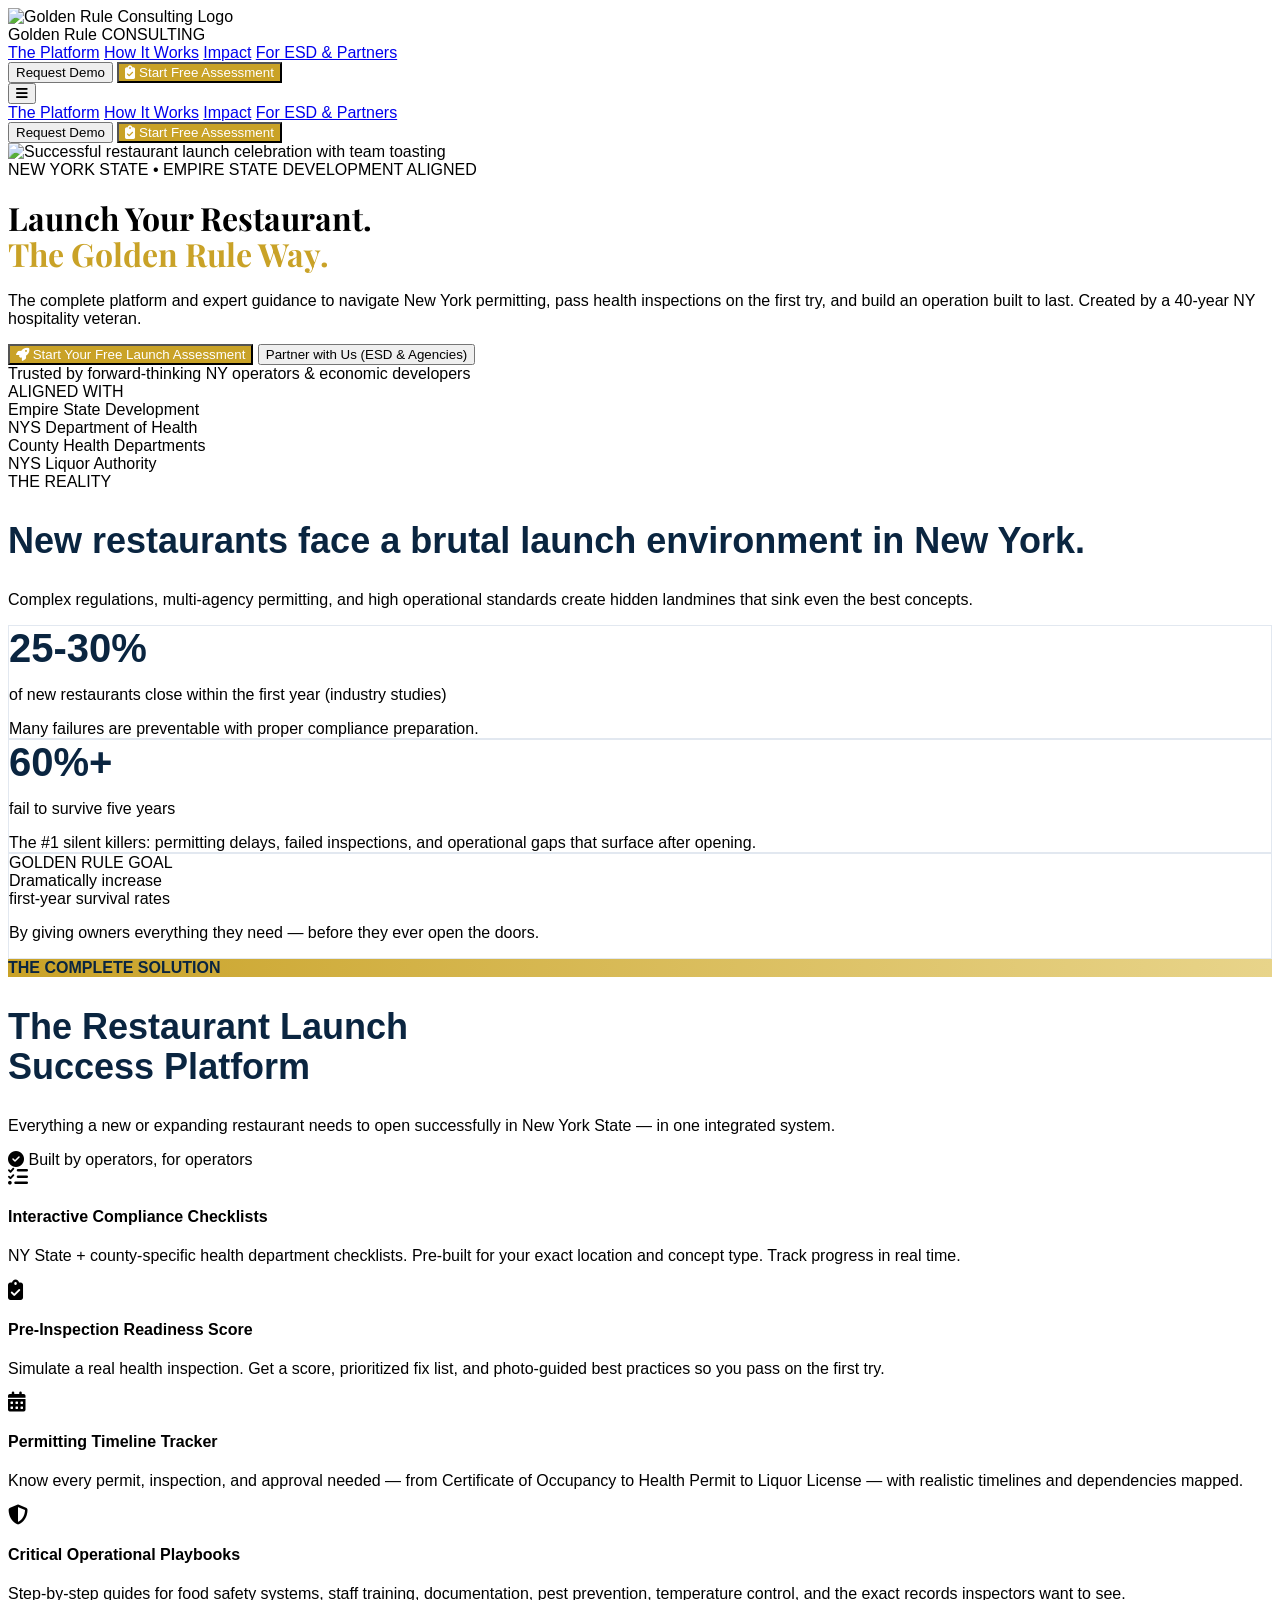
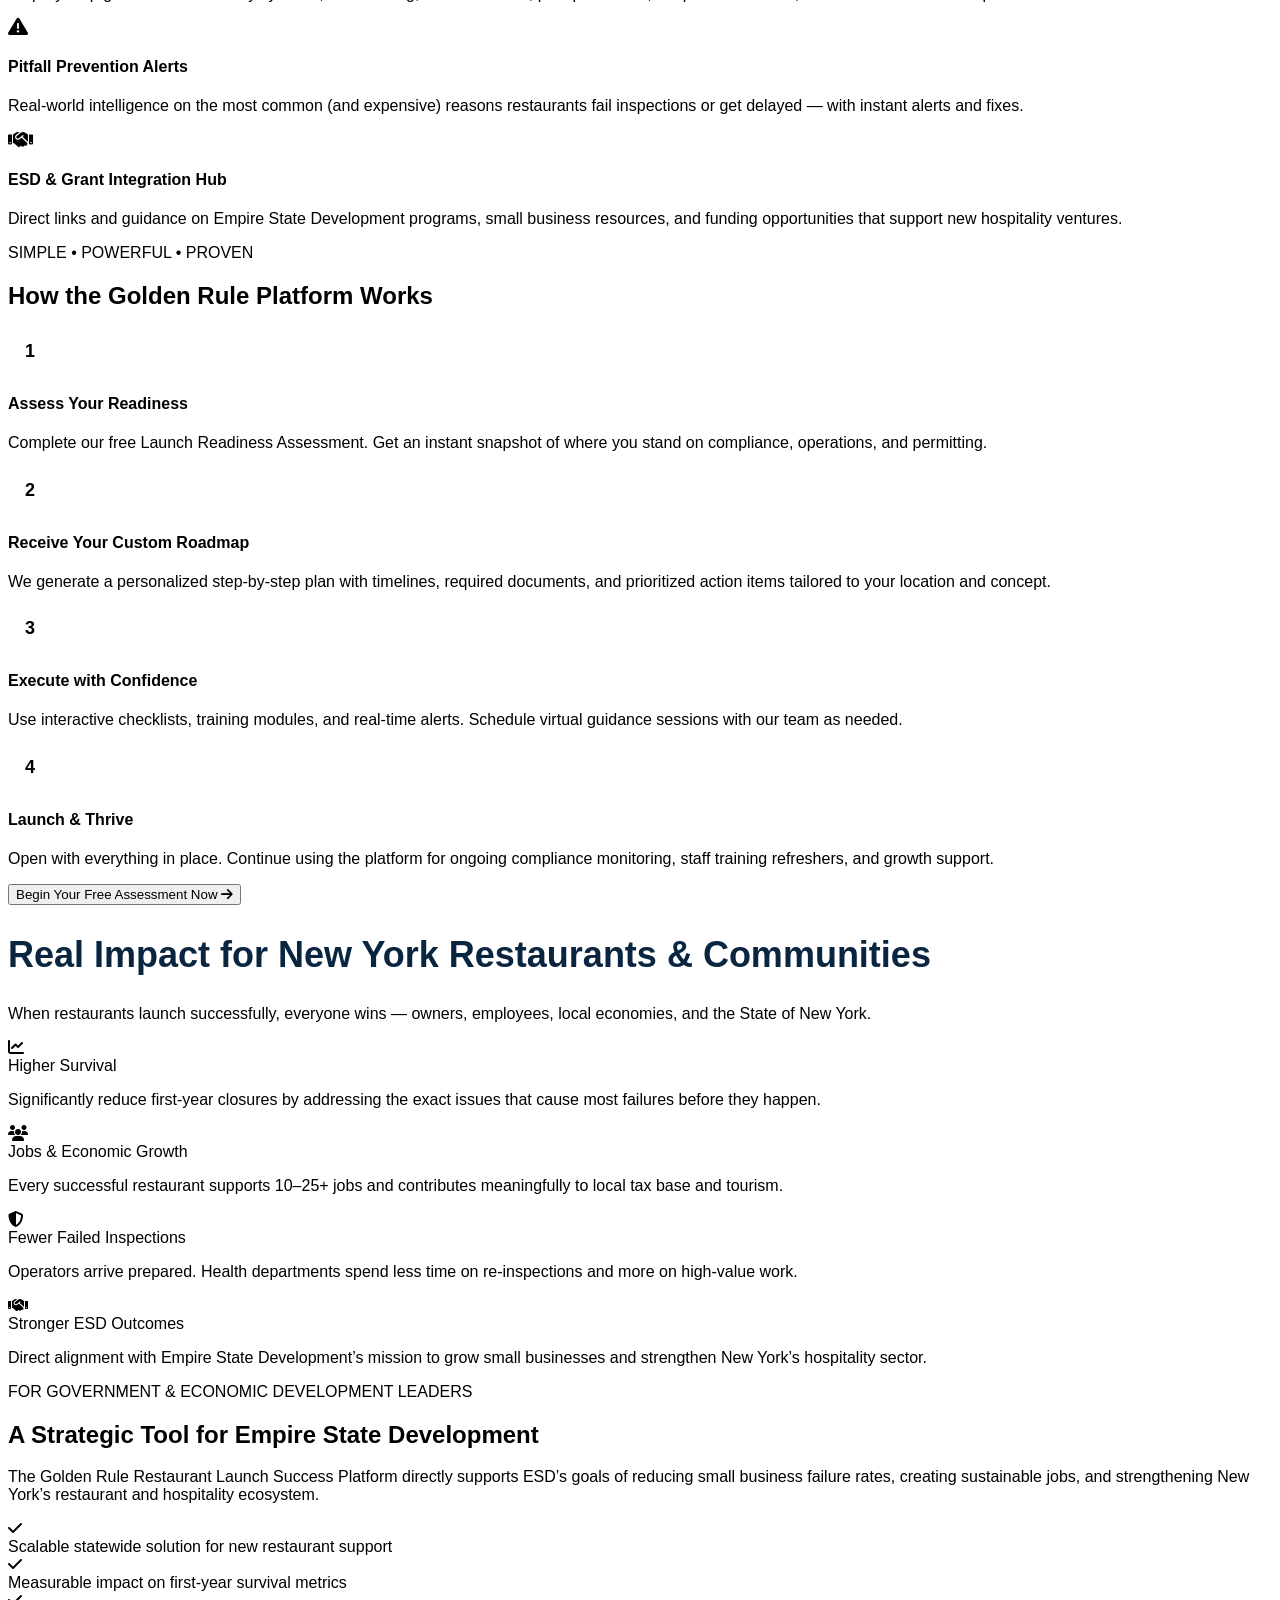
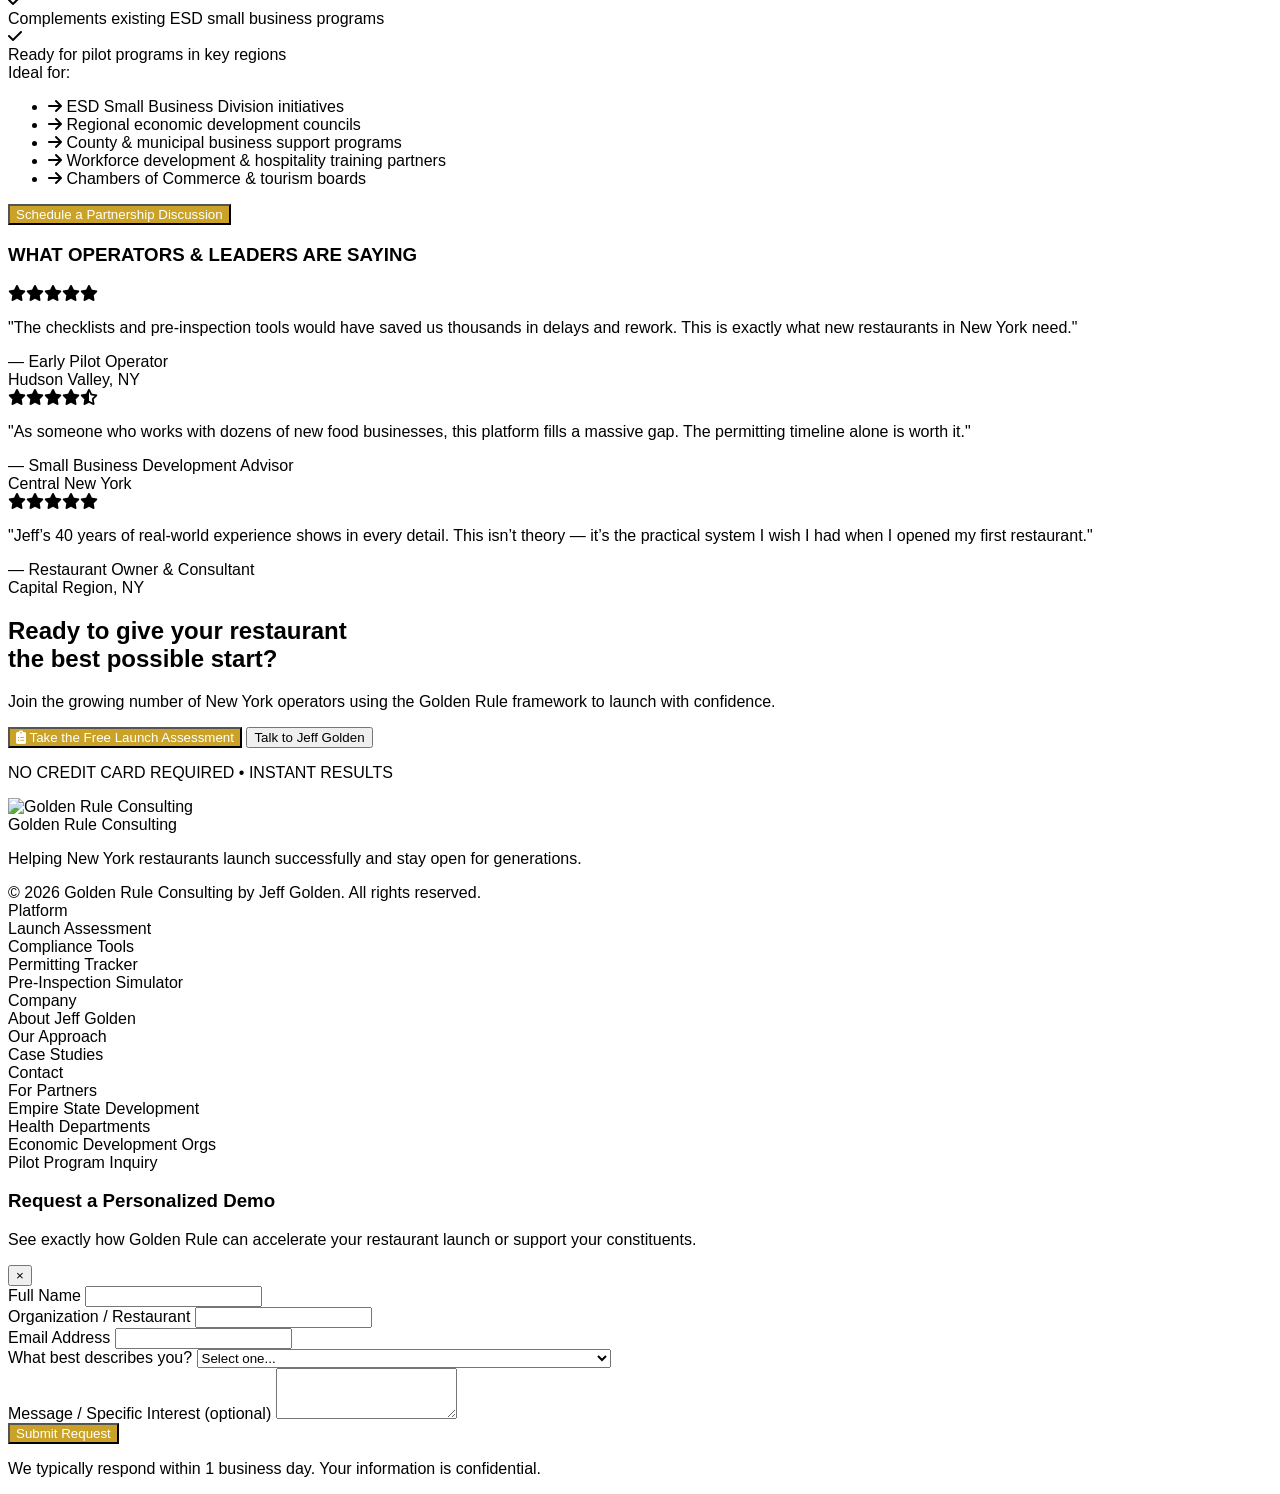
==== index.html @ 3775da95 "Initial commit" ====
<!DOCTYPE html>
<html lang="en">
<head>
    <meta charset="UTF-8">
    <meta name="viewport" content="width=device-width, initial-scale=1.0">
    <title>Golden Rule Consulting | Restaurant Launch Success Platform — New York State</title>
    <meta name="description" content="The Golden Rule for launching and sustaining successful restaurants in New York. Expert compliance tools, pre-inspection guidance, permitting timelines, and operational playbooks built by a 40+ year NY hospitality veteran. Partner with Empire State Development to reduce restaurant failure rates.">
    <script src="https://cdn.tailwindcss.com"></script>
    <link rel="stylesheet" href="https://cdnjs.cloudflare.com/ajax/libs/font-awesome/6.5.1/css/all.min.css">
    <style>
        @import url('https://fonts.googleapis.com/css2?family=Playfair+Display:wght@700&amp;family=Inter:wght@300;400;500;600&amp;display=swap');
        
        :root {
            --gold: #C9A227;
            --navy: #0A2540;
        }
        
        .tail-container {
            font-family: 'Inter', system_ui, sans-serif;
        }
        
        .heading-serif {
            font-family: 'Playfair Display', Georgia, serif;
            font-weight: 700;
            line-height: 1.1;
        }

        .gold-accent {
            color: #C9A227;
        }

        .section-header {
            font-size: 2.25rem;
            line-height: 2.5rem;
            font-weight: 700;
            color: #0A2540;
        }

        .nav-link {
            transition: color 0.2s ease;
        }
        
        .nav-link:hover {
            color: #C9A227;
        }

        .feature-card {
            transition: transform 0.3s ease, box-shadow 0.3s ease;
        }
        
        .feature-card:hover {
            transform: translateY(-4px);
            box-shadow: 0 20px 25px -5px rgb(0 0 0 / 0.1), 0 8px 10px -6px rgb(0 0 0 / 0.1);
        }

        .step-number {
            width: 2.75rem;
            height: 2.75rem;
            display: flex;
            align-items: center;
            justify-content: center;
            font-weight: 700;
            font-size: 1.125rem;
        }

        .stat-number {
            font-size: 2.5rem;
            line-height: 2.75rem;
            font-weight: 700;
            color: #0A2540;
        }

        .gold-btn {
            background-color: #C9A227;
            color: white;
            transition: all 0.3s ease;
        }
        
        .gold-btn:hover {
            background-color: #B38B1E;
            transform: translateY(-1px);
        }

        .navy-btn {
            background-color: #0A2540;
            color: white;
            transition: all 0.3s ease;
        }
        
        .navy-btn:hover {
            background-color: #061A2E;
        }

        .hero-overlay {
            background: linear-gradient(to right, rgba(10, 37, 64, 0.85), rgba(10, 37, 64, 0.65));
        }

        .metric-card {
            background: white;
            border: 1px solid #E2E8F0;
        }

        .platform-pill {
            background: linear-gradient(90deg, #C9A227, #E8D48A);
            color: #0A2540;
            font-weight: 600;
        }
    </style>
</head>
<body class="tail-container bg-slate-50 text-slate-800">
    <!-- NAV -->
    <nav class="bg-white border-b border-slate-200 sticky top-0 z-50">
        <div class="max-w-screen-2xl mx-auto">
            <div class="px-8 py-5 flex items-center justify-between">
                <div class="flex items-center gap-x-3">
                    <img src="logo.jpg" alt="Golden Rule Consulting Logo" class="h-11 w-auto rounded-sm shadow-sm">
                    <div>
                        <span class="font-semibold text-2xl tracking-tighter text-[#0A2540]">Golden Rule</span>
                        <span class="text-xs font-medium tracking-[2px] text-[#C9A227] block -mt-1">CONSULTING</span>
                    </div>
                </div>

                <!-- Desktop Nav -->
                <div class="hidden md:flex items-center gap-x-9 text-sm font-medium">
                    <a href="#platform" class="nav-link text-slate-700 hover:text-[#C9A227]">The Platform</a>
                    <a href="#how" class="nav-link text-slate-700 hover:text-[#C9A227]">How It Works</a>
                    <a href="#impact" class="nav-link text-slate-700 hover:text-[#C9A227]">Impact</a>
                    <a href="#partners" class="nav-link text-slate-700 hover:text-[#C9A227]">For ESD &amp; Partners</a>
                </div>

                <div class="hidden md:flex items-center gap-x-3">
                    <button onclick="showDemoModal()"
                            class="px-5 py-2.5 text-sm font-semibold border border-slate-300 hover:bg-slate-100 rounded-xl transition-colors">
                        Request Demo
                    </button>
                    <button onclick="startAssessment()"
                            class="gold-btn px-6 py-2.5 text-sm font-semibold rounded-xl shadow-sm flex items-center gap-x-2">
                        <i class="fas fa-clipboard-check"></i>
                        <span>Start Free Assessment</span>
                    </button>
                </div>

                <!-- Mobile Menu -->
                <div class="md:hidden">
                    <button id="mobile-menu-btn"
                            class="w-10 h-10 flex items-center justify-center text-slate-700 hover:bg-slate-100 rounded-xl"
                            onclick="toggleMobileMenu()">
                        <i class="fas fa-bars text-xl"></i>
                    </button>
                </div>
            </div>
        </div>

        <!-- Mobile Menu Dropdown -->
        <div id="mobile-menu" class="hidden md:hidden border-t bg-white px-6 py-4">
            <div class="flex flex-col gap-y-3 text-sm font-medium">
                <a href="#platform" class="py-2 text-slate-700">The Platform</a>
                <a href="#how" class="py-2 text-slate-700">How It Works</a>
                <a href="#impact" class="py-2 text-slate-700">Impact</a>
                <a href="#partners" class="py-2 text-slate-700">For ESD &amp; Partners</a>
                <div class="pt-3 border-t flex flex-col gap-y-3">
                    <button onclick="showDemoModal()" 
                            class="w-full py-3 text-sm font-semibold border border-slate-300 rounded-xl">Request Demo</button>
                    <button onclick="startAssessment()" 
                            class="w-full gold-btn py-3 text-sm font-semibold rounded-xl flex items-center justify-center gap-x-2">
                        <i class="fas fa-clipboard-check"></i>
                        <span>Start Free Assessment</span>
                    </button>
                </div>
            </div>
        </div>
    </nav>

    <!-- HERO -->
    <header class="relative h-[620px] md:h-[680px] flex items-center overflow-hidden">
        <img src="hero.jpg" alt="Successful restaurant launch celebration with team toasting" 
             class="absolute inset-0 w-full h-full object-cover">
        
        <div class="hero-overlay absolute inset-0"></div>
        
        <div class="relative max-w-screen-2xl mx-auto px-8 md:px-12 z-10">
            <div class="max-w-3xl">
                <div class="inline-flex items-center gap-x-2 bg-white/90 backdrop-blur px-4 py-1.5 rounded-full mb-6 shadow-sm">
                    <div class="w-2 h-2 bg-emerald-500 rounded-full animate-pulse"></div>
                    <span class="text-xs font-semibold tracking-widest text-[#0A2540]">NEW YORK STATE • EMPIRE STATE DEVELOPMENT ALIGNED</span>
                </div>
                
                <h1 class="text-white text-5xl md:text-6xl lg:text-7xl leading-[1.05] tracking-tighter font-bold heading-serif mb-6">
                    Launch Your Restaurant.<br>
                    <span class="gold-accent">The Golden Rule Way.</span>
                </h1>
                
                <p class="max-w-xl text-lg md:text-xl text-white/90 mb-8 leading-relaxed">
                    The complete platform and expert guidance to navigate New York permitting, pass health inspections on the first try, and build an operation built to last. Created by a 40-year NY hospitality veteran.
                </p>
                
                <div class="flex flex-col sm:flex-row gap-4">
                    <button onclick="startAssessment()"
                            class="gold-btn px-8 py-4 text-base font-semibold rounded-2xl flex items-center justify-center gap-x-3 shadow-xl text-lg">
                        <i class="fas fa-rocket"></i>
                        <span>Start Your Free Launch Assessment</span>
                    </button>
                    
                    <button onclick="document.getElementById('partners').scrollIntoView({ behavior: 'smooth' })"
                            class="px-8 py-4 text-base font-semibold border-2 border-white/70 hover:bg-white/10 text-white rounded-2xl flex items-center justify-center gap-x-3 transition-colors">
                        <span>Partner with Us (ESD &amp; Agencies)</span>
                    </button>
                </div>
                
                <div class="mt-8 flex items-center gap-x-6 text-sm text-white/70">
                    <div class="flex -space-x-2">
                        <div class="w-7 h-7 bg-white/30 rounded-full border border-white/50"></div>
                        <div class="w-7 h-7 bg-white/30 rounded-full border border-white/50"></div>
                        <div class="w-7 h-7 bg-white/30 rounded-full border border-white/50"></div>
                    </div>
                    <span class="text-xs tracking-wider">Trusted by forward-thinking NY operators &amp; economic developers</span>
                </div>
            </div>
        </div>
    </header>

    <!-- TRUST BAR -->
    <div class="bg-white border-b">
        <div class="max-w-screen-2xl mx-auto px-8 py-5">
            <div class="flex flex-wrap justify-center items-center gap-x-10 gap-y-3 opacity-75">
                <div class="text-xs font-semibold tracking-[1.5px] text-slate-500">ALIGNED WITH</div>
                <div class="font-semibold text-slate-700">Empire State Development</div>
                <div class="hidden md:block w-px h-3 bg-slate-300"></div>
                <div class="font-semibold text-slate-700">NYS Department of Health</div>
                <div class="hidden md:block w-px h-3 bg-slate-300"></div>
                <div class="font-semibold text-slate-700">County Health Departments</div>
                <div class="hidden md:block w-px h-3 bg-slate-300"></div>
                <div class="font-semibold text-slate-700">NYS Liquor Authority</div>
            </div>
        </div>
    </div>

    <!-- PROBLEM / WHY IT MATTERS -->
    <section class="max-w-screen-2xl mx-auto px-8 pt-16 pb-12">
        <div class="max-w-3xl mx-auto text-center mb-12">
            <div class="inline-block px-4 py-1 bg-amber-100 text-amber-700 text-xs font-bold tracking-[1.5px] rounded-full mb-4">THE REALITY</div>
            <h2 class="section-header">New restaurants face a brutal launch environment in New York.</h2>
            <p class="mt-4 text-lg text-slate-600">Complex regulations, multi-agency permitting, and high operational standards create hidden landmines that sink even the best concepts.</p>
        </div>

        <div class="grid md:grid-cols-3 gap-6 max-w-5xl mx-auto">
            <div class="metric-card p-7 rounded-3xl">
                <div class="flex items-baseline gap-x-1">
                    <span class="stat-number">25-30%</span>
                </div>
                <p class="text-slate-600 mt-1">of new restaurants close within the <span class="font-semibold">first year</span> (industry studies)</p>
                <div class="mt-4 text-sm text-slate-500">Many failures are <span class="font-medium text-amber-600">preventable</span> with proper compliance preparation.</div>
            </div>
            
            <div class="metric-card p-7 rounded-3xl">
                <div class="flex items-baseline gap-x-1">
                    <span class="stat-number">60%+</span>
                </div>
                <p class="text-slate-600 mt-1">fail to survive <span class="font-semibold">five years</span></p>
                <div class="mt-4 text-sm text-slate-500">The #1 silent killers: permitting delays, failed inspections, and operational gaps that surface after opening.</div>
            </div>
            
            <div class="metric-card p-7 rounded-3xl bg-[#0A2540] text-white">
                <div class="uppercase text-xs tracking-[1.5px] text-white/60 mb-2">GOLDEN RULE GOAL</div>
                <div class="text-3xl font-bold leading-none">Dramatically increase<br>first-year survival rates</div>
                <p class="mt-4 text-white/80 text-sm">By giving owners everything they need — before they ever open the doors.</p>
            </div>
        </div>
    </section>

    <!-- THE PLATFORM -->
    <section id="platform" class="bg-white py-16 border-t">
        <div class="max-w-screen-2xl mx-auto px-8">
            <div class="flex flex-col lg:flex-row gap-12 items-start">
                <div class="lg:w-5/12">
                    <div class="sticky top-24">
                        <div class="platform-pill inline-block px-4 py-1 text-xs tracking-[1.5px] rounded-full mb-4">THE COMPLETE SOLUTION</div>
                        <h2 class="section-header leading-none">The Restaurant Launch<br>Success Platform</h2>
                        <p class="mt-5 text-lg text-slate-600">Everything a new or expanding restaurant needs to open successfully in New York State — in one integrated system.</p>
                        
                        <div class="mt-8 flex items-center gap-x-4 text-sm">
                            <div class="flex items-center text-emerald-600">
                                <i class="fas fa-check-circle mr-2"></i>
                                <span class="font-medium">Built by operators, for operators</span>
                            </div>
                        </div>
                    </div>
                </div>
                
                <div class="lg:w-7/12 grid sm:grid-cols-2 gap-5">
                    <!-- Feature 1 -->
                    <div class="feature-card bg-slate-50 border border-slate-100 p-6 rounded-3xl">
                        <div class="w-11 h-11 flex items-center justify-center bg-white shadow-sm rounded-2xl mb-4 text-[#C9A227]">
                            <i class="fas fa-tasks fa-lg"></i>
                        </div>
                        <h4 class="font-semibold text-xl tracking-tight">Interactive Compliance Checklists</h4>
                        <p class="mt-2 text-sm text-slate-600 leading-relaxed">NY State + county-specific health department checklists. Pre-built for your exact location and concept type. Track progress in real time.</p>
                    </div>
                    
                    <!-- Feature 2 -->
                    <div class="feature-card bg-slate-50 border border-slate-100 p-6 rounded-3xl">
                        <div class="w-11 h-11 flex items-center justify-center bg-white shadow-sm rounded-2xl mb-4 text-[#C9A227]">
                            <i class="fas fa-clipboard-check fa-lg"></i>
                        </div>
                        <h4 class="font-semibold text-xl tracking-tight">Pre-Inspection Readiness Score</h4>
                        <p class="mt-2 text-sm text-slate-600 leading-relaxed">Simulate a real health inspection. Get a score, prioritized fix list, and photo-guided best practices so you pass on the first try.</p>
                    </div>
                    
                    <!-- Feature 3 -->
                    <div class="feature-card bg-slate-50 border border-slate-100 p-6 rounded-3xl">
                        <div class="w-11 h-11 flex items-center justify-center bg-white shadow-sm rounded-2xl mb-4 text-[#C9A227]">
                            <i class="fas fa-calendar-alt fa-lg"></i>
                        </div>
                        <h4 class="font-semibold text-xl tracking-tight">Permitting Timeline Tracker</h4>
                        <p class="mt-2 text-sm text-slate-600 leading-relaxed">Know every permit, inspection, and approval needed — from Certificate of Occupancy to Health Permit to Liquor License — with realistic timelines and dependencies mapped.</p>
                    </div>
                    
                    <!-- Feature 4 -->
                    <div class="feature-card bg-slate-50 border border-slate-100 p-6 rounded-3xl">
                        <div class="w-11 h-11 flex items-center justify-center bg-white shadow-sm rounded-2xl mb-4 text-[#C9A227]">
                            <i class="fas fa-shield-alt fa-lg"></i>
                        </div>
                        <h4 class="font-semibold text-xl tracking-tight">Critical Operational Playbooks</h4>
                        <p class="mt-2 text-sm text-slate-600 leading-relaxed">Step-by-step guides for food safety systems, staff training, documentation, pest prevention, temperature control, and the exact records inspectors want to see.</p>
                    </div>
                    
                    <!-- Feature 5 -->
                    <div class="feature-card bg-slate-50 border border-slate-100 p-6 rounded-3xl">
                        <div class="w-11 h-11 flex items-center justify-center bg-white shadow-sm rounded-2xl mb-4 text-[#C9A227]">
                            <i class="fas fa-exclamation-triangle fa-lg"></i>
                        </div>
                        <h4 class="font-semibold text-xl tracking-tight">Pitfall Prevention Alerts</h4>
                        <p class="mt-2 text-sm text-slate-600 leading-relaxed">Real-world intelligence on the most common (and expensive) reasons restaurants fail inspections or get delayed — with instant alerts and fixes.</p>
                    </div>
                    
                    <!-- Feature 6 -->
                    <div class="feature-card bg-slate-50 border border-slate-100 p-6 rounded-3xl">
                        <div class="w-11 h-11 flex items-center justify-center bg-white shadow-sm rounded-2xl mb-4 text-[#C9A227]">
                            <i class="fas fa-handshake fa-lg"></i>
                        </div>
                        <h4 class="font-semibold text-xl tracking-tight">ESD &amp; Grant Integration Hub</h4>
                        <p class="mt-2 text-sm text-slate-600 leading-relaxed">Direct links and guidance on Empire State Development programs, small business resources, and funding opportunities that support new hospitality ventures.</p>
                    </div>
                </div>
            </div>
        </div>
    </section>

    <!-- HOW IT WORKS -->
    <section id="how" class="max-w-screen-2xl mx-auto px-8 py-16 bg-slate-900 text-white rounded-[3rem] my-8 mx-4 md:mx-8">
        <div class="max-w-2xl mx-auto text-center mb-12">
            <div class="text-[#C9A227] text-xs tracking-[2px] font-semibold mb-3">SIMPLE • POWERFUL • PROVEN</div>
            <h2 class="text-4xl font-bold tracking-tighter">How the Golden Rule Platform Works</h2>
        </div>
        
        <div class="grid md:grid-cols-4 gap-6 max-w-6xl mx-auto">
            <div class="bg-white/5 backdrop-blur p-7 rounded-3xl border border-white/10">
                <div class="step-number bg-[#C9A227] text-[#0A2540] rounded-2xl mb-6 text-xl font-bold">1</div>
                <h4 class="font-semibold text-xl mb-2">Assess Your Readiness</h4>
                <p class="text-white/70 text-sm leading-relaxed">Complete our free Launch Readiness Assessment. Get an instant snapshot of where you stand on compliance, operations, and permitting.</p>
            </div>
            
            <div class="bg-white/5 backdrop-blur p-7 rounded-3xl border border-white/10">
                <div class="step-number bg-[#C9A227] text-[#0A2540] rounded-2xl mb-6 text-xl font-bold">2</div>
                <h4 class="font-semibold text-xl mb-2">Receive Your Custom Roadmap</h4>
                <p class="text-white/70 text-sm leading-relaxed">We generate a personalized step-by-step plan with timelines, required documents, and prioritized action items tailored to your location and concept.</p>
            </div>
            
            <div class="bg-white/5 backdrop-blur p-7 rounded-3xl border border-white/10">
                <div class="step-number bg-[#C9A227] text-[#0A2540] rounded-2xl mb-6 text-xl font-bold">3</div>
                <h4 class="font-semibold text-xl mb-2">Execute with Confidence</h4>
                <p class="text-white/70 text-sm leading-relaxed">Use interactive checklists, training modules, and real-time alerts. Schedule virtual guidance sessions with our team as needed.</p>
            </div>
            
            <div class="bg-white/5 backdrop-blur p-7 rounded-3xl border border-white/10">
                <div class="step-number bg-[#C9A227] text-[#0A2540] rounded-2xl mb-6 text-xl font-bold">4</div>
                <h4 class="font-semibold text-xl mb-2">Launch &amp; Thrive</h4>
                <p class="text-white/70 text-sm leading-relaxed">Open with everything in place. Continue using the platform for ongoing compliance monitoring, staff training refreshers, and growth support.</p>
            </div>
        </div>
        
        <div class="text-center mt-10">
            <button onclick="startAssessment()" 
                    class="inline-flex items-center gap-x-3 bg-white text-[#0A2540] hover:bg-amber-50 px-8 py-3.5 rounded-2xl font-semibold transition-colors">
                <span>Begin Your Free Assessment Now</span>
                <i class="fas fa-arrow-right"></i>
            </button>
        </div>
    </section>

    <!-- IMPACT -->
    <section id="impact" class="max-w-screen-2xl mx-auto px-8 py-16">
        <div class="max-w-3xl mx-auto text-center mb-12">
            <h2 class="section-header">Real Impact for New York Restaurants &amp; Communities</h2>
            <p class="mt-4 text-lg text-slate-600">When restaurants launch successfully, everyone wins — owners, employees, local economies, and the State of New York.</p>
        </div>
        
        <div class="grid md:grid-cols-2 lg:grid-cols-4 gap-6">
            <div class="p-8 bg-white rounded-3xl border">
                <i class="fas fa-chart-line text-3xl text-emerald-500 mb-5"></i>
                <div class="font-bold text-4xl tracking-tighter">Higher Survival</div>
                <p class="mt-2 text-slate-600">Significantly reduce first-year closures by addressing the exact issues that cause most failures before they happen.</p>
            </div>
            <div class="p-8 bg-white rounded-3xl border">
                <i class="fas fa-users text-3xl text-emerald-500 mb-5"></i>
                <div class="font-bold text-4xl tracking-tighter">Jobs &amp; Economic Growth</div>
                <p class="mt-2 text-slate-600">Every successful restaurant supports 10–25+ jobs and contributes meaningfully to local tax base and tourism.</p>
            </div>
            <div class="p-8 bg-white rounded-3xl border">
                <i class="fas fa-shield-alt text-3xl text-emerald-500 mb-5"></i>
                <div class="font-bold text-4xl tracking-tighter">Fewer Failed Inspections</div>
                <p class="mt-2 text-slate-600">Operators arrive prepared. Health departments spend less time on re-inspections and more on high-value work.</p>
            </div>
            <div class="p-8 bg-white rounded-3xl border">
                <i class="fas fa-handshake text-3xl text-emerald-500 mb-5"></i>
                <div class="font-bold text-4xl tracking-tighter">Stronger ESD Outcomes</div>
                <p class="mt-2 text-slate-600">Direct alignment with Empire State Development’s mission to grow small businesses and strengthen New York’s hospitality sector.</p>
            </div>
        </div>
    </section>

    <!-- FOR ESD & PARTNERS -->
    <section id="partners" class="bg-[#0A2540] text-white py-16 rounded-[3rem] mx-4 md:mx-8">
        <div class="max-w-screen-2xl mx-auto px-8 md:px-12">
            <div class="grid lg:grid-cols-12 gap-x-12 items-center">
                <div class="lg:col-span-7">
                    <div class="uppercase tracking-[2px] text-[#C9A227] text-xs font-bold mb-3">FOR GOVERNMENT &amp; ECONOMIC DEVELOPMENT LEADERS</div>
                    <h2 class="text-4xl lg:text-5xl font-bold tracking-tighter leading-none">A Strategic Tool for Empire State Development</h2>
                    <p class="mt-5 text-lg text-white/80 max-w-xl">The Golden Rule Restaurant Launch Success Platform directly supports ESD’s goals of reducing small business failure rates, creating sustainable jobs, and strengthening New York’s restaurant and hospitality ecosystem.</p>
                    
                    <div class="mt-8 grid grid-cols-1 sm:grid-cols-2 gap-4 text-sm">
                        <div class="flex gap-x-3">
                            <i class="fas fa-check text-[#C9A227] mt-1"></i>
                            <div>Scalable statewide solution for new restaurant support</div>
                        </div>
                        <div class="flex gap-x-3">
                            <i class="fas fa-check text-[#C9A227] mt-1"></i>
                            <div>Measurable impact on first-year survival metrics</div>
                        </div>
                        <div class="flex gap-x-3">
                            <i class="fas fa-check text-[#C9A227] mt-1"></i>
                            <div>Complements existing ESD small business programs</div>
                        </div>
                        <div class="flex gap-x-3">
                            <i class="fas fa-check text-[#C9A227] mt-1"></i>
                            <div>Ready for pilot programs in key regions</div>
                        </div>
                    </div>
                </div>
                
                <div class="lg:col-span-5 mt-10 lg:mt-0 bg-white/5 p-8 rounded-3xl border border-white/10">
                    <div class="font-semibold text-lg mb-4">Ideal for:</div>
                    <ul class="space-y-3 text-white/90">
                        <li class="flex gap-x-3"><i class="fas fa-arrow-right mt-1.5 text-[#C9A227]"></i> ESD Small Business Division initiatives</li>
                        <li class="flex gap-x-3"><i class="fas fa-arrow-right mt-1.5 text-[#C9A227]"></i> Regional economic development councils</li>
                        <li class="flex gap-x-3"><i class="fas fa-arrow-right mt-1.5 text-[#C9A227]"></i> County &amp; municipal business support programs</li>
                        <li class="flex gap-x-3"><i class="fas fa-arrow-right mt-1.5 text-[#C9A227]"></i> Workforce development &amp; hospitality training partners</li>
                        <li class="flex gap-x-3"><i class="fas fa-arrow-right mt-1.5 text-[#C9A227]"></i> Chambers of Commerce &amp; tourism boards</li>
                    </ul>
                    
                    <button onclick="showDemoModal()"
                            class="mt-8 w-full gold-btn py-3.5 rounded-2xl font-semibold flex items-center justify-center gap-x-2 text-base">
                        <span>Schedule a Partnership Discussion</span>
                    </button>
                </div>
            </div>
        </div>
    </section>

    <!-- TESTIMONIALS / SOCIAL PROOF -->
    <section class="max-w-screen-2xl mx-auto px-8 py-16">
        <div class="text-center mb-10">
            <h3 class="text-sm uppercase tracking-[2px] text-slate-500 font-semibold">WHAT OPERATORS &amp; LEADERS ARE SAYING</h3>
        </div>
        
        <div class="grid md:grid-cols-3 gap-6">
            <div class="bg-white p-8 rounded-3xl border">
                <div class="flex gap-x-1 text-[#C9A227] mb-4">
                    <i class="fas fa-star"></i><i class="fas fa-star"></i><i class="fas fa-star"></i><i class="fas fa-star"></i><i class="fas fa-star"></i>
                </div>
                <p class="italic text-slate-700">"The checklists and pre-inspection tools would have saved us thousands in delays and rework. This is exactly what new restaurants in New York need."</p>
                <div class="mt-6 text-sm">
                    <div class="font-semibold">— Early Pilot Operator</div>
                    <div class="text-slate-500 text-xs">Hudson Valley, NY</div>
                </div>
            </div>
            
            <div class="bg-white p-8 rounded-3xl border">
                <div class="flex gap-x-1 text-[#C9A227] mb-4">
                    <i class="fas fa-star"></i><i class="fas fa-star"></i><i class="fas fa-star"></i><i class="fas fa-star"></i><i class="fas fa-star-half-alt"></i>
                </div>
                <p class="italic text-slate-700">"As someone who works with dozens of new food businesses, this platform fills a massive gap. The permitting timeline alone is worth it."</p>
                <div class="mt-6 text-sm">
                    <div class="font-semibold">— Small Business Development Advisor</div>
                    <div class="text-slate-500 text-xs">Central New York</div>
                </div>
            </div>
            
            <div class="bg-white p-8 rounded-3xl border">
                <div class="flex gap-x-1 text-[#C9A227] mb-4">
                    <i class="fas fa-star"></i><i class="fas fa-star"></i><i class="fas fa-star"></i><i class="fas fa-star"></i><i class="fas fa-star"></i>
                </div>
                <p class="italic text-slate-700">"Jeff’s 40 years of real-world experience shows in every detail. This isn’t theory — it’s the practical system I wish I had when I opened my first restaurant."</p>
                <div class="mt-6 text-sm">
                    <div class="font-semibold">— Restaurant Owner &amp; Consultant</div>
                    <div class="text-slate-500 text-xs">Capital Region, NY</div>
                </div>
            </div>
        </div>
    </section>

    <!-- FINAL CTA -->
    <section class="max-w-screen-2xl mx-auto px-8 pb-16">
        <div class="bg-gradient-to-br from-[#0A2540] to-slate-900 rounded-[3rem] px-10 py-14 text-center text-white">
            <h2 class="text-4xl md:text-5xl font-bold tracking-tighter">Ready to give your restaurant<br>the best possible start?</h2>
            <p class="mt-4 max-w-md mx-auto text-white/75">Join the growing number of New York operators using the Golden Rule framework to launch with confidence.</p>
            
            <div class="mt-8 flex flex-col sm:flex-row gap-4 justify-center">
                <button onclick="startAssessment()" 
                        class="gold-btn px-10 py-4 text-lg font-semibold rounded-2xl inline-flex items-center justify-center gap-x-3 shadow-xl">
                    <i class="fas fa-clipboard-list"></i>
                    <span>Take the Free Launch Assessment</span>
                </button>
                <button onclick="showDemoModal()" 
                        class="px-10 py-4 text-lg font-semibold border border-white/40 hover:bg-white/10 rounded-2xl transition-colors">
                    Talk to Jeff Golden
                </button>
            </div>
            <p class="text-xs text-white/50 mt-6 tracking-wider">NO CREDIT CARD REQUIRED • INSTANT RESULTS</p>
        </div>
    </section>

    <!-- FOOTER -->
    <footer class="bg-white border-t">
        <div class="max-w-screen-2xl mx-auto px-8 py-12 text-sm">
            <div class="flex flex-col md:flex-row justify-between gap-y-8">
                <div>
                    <div class="flex items-center gap-x-3 mb-3">
                        <img src="logo.jpg" alt="Golden Rule Consulting" class="h-9 w-auto">
                        <div>
                            <span class="font-semibold tracking-tight">Golden Rule Consulting</span>
                        </div>
                    </div>
                    <p class="text-slate-500 max-w-xs">Helping New York restaurants launch successfully and stay open for generations.</p>
                    <div class="mt-4 text-xs text-slate-400">© 2026 Golden Rule Consulting by Jeff Golden. All rights reserved.</div>
                </div>
                
                <div class="grid grid-cols-2 md:grid-cols-3 gap-x-12 gap-y-8 text-sm">
                    <div>
                        <div class="font-semibold mb-3 text-slate-800">Platform</div>
                        <div class="space-y-2 text-slate-600">
                            <div>Launch Assessment</div>
                            <div>Compliance Tools</div>
                            <div>Permitting Tracker</div>
                            <div>Pre-Inspection Simulator</div>
                        </div>
                    </div>
                    <div>
                        <div class="font-semibold mb-3 text-slate-800">Company</div>
                        <div class="space-y-2 text-slate-600">
                            <div>About Jeff Golden</div>
                            <div>Our Approach</div>
                            <div>Case Studies</div>
                            <div>Contact</div>
                        </div>
                    </div>
                    <div>
                        <div class="font-semibold mb-3 text-slate-800">For Partners</div>
                        <div class="space-y-2 text-slate-600">
                            <div>Empire State Development</div>
                            <div>Health Departments</div>
                            <div>Economic Development Orgs</div>
                            <div>Pilot Program Inquiry</div>
                        </div>
                    </div>
                </div>
            </div>
        </div>
    </footer>

    <!-- DEMO MODAL -->
    <div id="demo-modal" onclick="if (event.target.id === 'demo-modal') hideDemoModal()" class="hidden fixed inset-0 bg-black/70 z-[100] flex items-center justify-center p-6">
        <div onclick="event.stopImmediatePropagation()" class="bg-white rounded-3xl max-w-lg w-full p-8 shadow-2xl">
            <div class="flex justify-between items-start">
                <div>
                    <h3 class="font-bold text-2xl tracking-tight">Request a Personalized Demo</h3>
                    <p class="text-slate-600 mt-1">See exactly how Golden Rule can accelerate your restaurant launch or support your constituents.</p>
                </div>
                <button onclick="hideDemoModal()" class="text-2xl text-slate-400 hover:text-slate-600">&times;</button>
            </div>
            
            <form id="demo-form" onsubmit="submitDemoForm(event)" class="mt-7 space-y-5">
                <div class="grid grid-cols-1 sm:grid-cols-2 gap-4">
                    <div>
                        <label class="text-xs font-medium text-slate-600 block mb-1.5">Full Name</label>
                        <input type="text" required class="w-full border border-slate-200 focus:border-[#C9A227] rounded-2xl px-4 py-3 text-sm outline-none">
                    </div>
                    <div>
                        <label class="text-xs font-medium text-slate-600 block mb-1.5">Organization / Restaurant</label>
                        <input type="text" required class="w-full border border-slate-200 focus:border-[#C9A227] rounded-2xl px-4 py-3 text-sm outline-none">
                    </div>
                </div>
                
                <div>
                    <label class="text-xs font-medium text-slate-600 block mb-1.5">Email Address</label>
                    <input type="email" required class="w-full border border-slate-200 focus:border-[#C9A227] rounded-2xl px-4 py-3 text-sm outline-none">
                </div>
                
                <div>
                    <label class="text-xs font-medium text-slate-600 block mb-1.5">What best describes you?</label>
                    <select required class="w-full border border-slate-200 focus:border-[#C9A227] rounded-2xl px-4 py-3 text-sm outline-none bg-white">
                        <option value="">Select one...</option>
                        <option>Aspiring or new restaurant owner/operator</option>
                        <option>Existing restaurant expanding or re-opening</option>
                        <option>Empire State Development or economic development professional</option>
                        <option>County or local health department staff</option>
                        <option>Small business advisor / SBDC / consultant</option>
                        <option>Other government or nonprofit partner</option>
                    </select>
                </div>
                
                <div>
                    <label class="text-xs font-medium text-slate-600 block mb-1.5">Message / Specific Interest (optional)</label>
                    <textarea rows="3" class="w-full border border-slate-200 focus:border-[#C9A227] rounded-3xl px-4 py-3 text-sm outline-none resize-y"></textarea>
                </div>
                
                <button type="submit" 
                        class="w-full gold-btn py-3.5 rounded-2xl font-semibold text-base mt-2 flex items-center justify-center gap-x-2">
                    Submit Request
                </button>
                
                <p class="text-center text-[10px] text-slate-400">We typically respond within 1 business day. Your information is confidential.</p>
            </form>
        </div>
    </div>

    <script>
        // Tailwind script
        function initializeTailwind() {
            document.documentElement.style.setProperty('--accent-gold', '#C9A227');
        }
        
        // Mobile menu toggle
        function toggleMobileMenu() {
            const menu = document.getElementById('mobile-menu');
            menu.classList.toggle('hidden');
        }
        
        // Demo modal
        let demoModal = null;
        
        function showDemoModal() {
            demoModal = document.getElementById('demo-modal');
            demoModal.classList.remove('hidden');
            demoModal.classList.add('flex');
        }
        
        function hideDemoModal() {
            if (demoModal) {
                demoModal.classList.remove('flex');
                demoModal.classList.add('hidden');
            }
        }
        
        function submitDemoForm(e) {
            e.preventDefault();
            const form = e.target;
            const btn = form.querySelector('button[type="submit"]');
            const originalText = btn.innerHTML;
            
            btn.innerHTML = `<span class="flex items-center justify-center gap-x-2"><i class="fas fa-spinner fa-spin"></i> Submitting...</span>`;
            btn.disabled = true;
            
            setTimeout(() => {
                btn.innerHTML = `<span class="flex items-center justify-center gap-x-2"><i class="fas fa-check"></i> Request Received!</span>`;
                
                setTimeout(() => {
                    hideDemoModal();
                    // Show thank you toast
                    showToast("Thank you! We'll be in touch within 24 hours to schedule your personalized demo.");
                    form.reset();
                    btn.innerHTML = originalText;
                    btn.disabled = false;
                }, 1400);
            }, 1600);
        }
        
        function showToast(message) {
            const toast = document.createElement('div');
            toast.className = `fixed bottom-6 left-1/2 -translate-x-1/2 bg-[#0A2540] text-white px-6 py-4 rounded-2xl shadow-2xl flex items-center gap-x-3 text-sm z-[200]`;
            toast.innerHTML = `
                <i class="fas fa-check-circle text-[#C9A227]"></i>
                <span>${message}</span>
            `;
            document.body.appendChild(toast);
            
            setTimeout(() => {
                toast.style.transition = 'all 0.3s ease';
                toast.style.opacity = '0';
                setTimeout(() => toast.parentNode.removeChild(toast), 300);
            }, 4200);
        }
        
        // Free Assessment flow (simulated)
        function startAssessment() {
            const modal = document.createElement('div');
            modal.className = `fixed inset-0 bg-black/70 z-[100] flex items-center justify-center p-6`;
            modal.innerHTML = `
                <div class="bg-white rounded-3xl max-w-2xl w-full p-8 md:p-10 shadow-2xl max-h-[92vh] overflow-auto">
                    <div class="flex justify-between mb-6">
                        <div>
                            <span class="platform-pill text-xs px-3.5 py-1 rounded-full">FREE TOOL</span>
                            <h3 class="font-bold text-3xl tracking-tight mt-2">Restaurant Launch Readiness Assessment</h3>
                            <p class="text-slate-600 mt-1">Answer 8 quick questions to receive your personalized score and prioritized action plan.</p>
                        </div>
                        <button onclick="closeAssessmentModal(this)" class="text-3xl text-slate-300 hover:text-slate-500 leading-none">&times;</button>
                    </div>
                    
                    <div class="space-y-7 text-sm">
                        <div>
                            <label class="font-medium block mb-2">1. What stage is your restaurant project in?</label>
                            <select class="w-full border rounded-2xl px-4 py-[13px] text-sm">
                                <option>Just an idea / concept development</option>
                                <option>Site selected or lease signed</option>
                                <option>Build-out or renovation in progress</option>
                                <option>Ready to apply for permits / health dept</option>
                                <option>Already open but struggling with compliance</option>
                            </select>
                        </div>
                        
                        <div>
                            <label class="font-medium block mb-2">2. Which county or region in New York are you opening in?</label>
                            <input type="text" placeholder="e.g. Oneida, Albany, Westchester, NYC..." class="w-full border rounded-2xl px-4 py-[13px] text-sm">
                        </div>
                        
                        <div class="grid grid-cols-1 md:grid-cols-2 gap-5">
                            <div>
                                <label class="font-medium block mb-2">3. Do you have experience operating a restaurant?</label>
                                <select class="w-full border rounded-2xl px-4 py-[13px] text-sm">
                                    <option>No prior restaurant ownership experience</option>
                                    <option>Some industry experience (chef/manager)</option>
                                    <option>Owned or operated 1+ restaurants before</option>
                                </select>
                            </div>
                            <div>
                                <label class="font-medium block mb-2">4. Have you started the permitting process?</label>
                                <select class="w-full border rounded-2xl px-4 py-[13px] text-sm">
                                    <option>Not yet started</option>
                                    <option>Submitted some applications</option>
                                    <option>Have Certificate of Occupancy or building permits</option>
                                    <option>Health permit application in progress</option>
                                </select>
                            </div>
                        </div>
                        
                        <div>
                            <label class="font-medium block mb-2">5. What is your biggest concern right now?</label>
                            <select class="w-full border rounded-2xl px-4 py-[13px] text-sm">
                                <option>Understanding all the permits and timelines</option>
                                <option>Passing the health department inspection</option>
                                <option>Staff training and food safety systems</option>
                                <option>Financing / cash flow during launch</option>
                                <option>Everything — I feel overwhelmed</option>
                            </select>
                        </div>
                        
                        <div class="pt-3">
                            <button onclick="completeAssessment(this)" 
                                    class="w-full gold-btn py-4 rounded-2xl font-semibold text-base flex items-center justify-center gap-x-2">
                                <span>Generate My Personalized Report</span>
                            </button>
                            <p class="text-center text-[10px] text-slate-400 mt-3">Takes less than 90 seconds • Instant results • No email required to start</p>
                        </div>
                    </div>
                </div>
            `;
            document.body.appendChild(modal);
            window.currentAssessmentModal = modal;
        }
        
        function closeAssessmentModal(element) {
            const modal = element.closest('.fixed');
            if (modal) modal.remove();
        }
        
        function completeAssessment(button) {
            const modalContent = button.closest('.bg-white');
            modalContent.innerHTML = `
                <div class="text-center py-8 px-6">
                    <div class="mx-auto w-20 h-20 rounded-full bg-emerald-100 flex items-center justify-center mb-6">
                        <i class="fas fa-check text-emerald-600 fa-3x"></i>
                    </div>
                    <h3 class="font-bold text-3xl tracking-tight">Your Launch Readiness Score: <span class="text-emerald-600">68/100</span></h3>
                    <p class="text-slate-600 mt-2 max-w-sm mx-auto">Good foundation, but several critical gaps in permitting timelines and inspection preparedness.</p>
                    
                    <div class="mt-8 bg-slate-50 border rounded-2xl p-6 text-left max-w-md mx-auto">
                        <div class="font-semibold mb-3 flex items-center gap-x-2"><i class="fas fa-exclamation-triangle text-amber-500"></i> Top Priorities for You:</div>
                        <ul class="space-y-2 text-sm text-slate-700">
                            <li class="flex gap-x-2"><span class="font-mono text-xs mt-1 w-4">01</span> Map full permitting sequence for your county</li>
                            <li class="flex gap-x-2"><span class="font-mono text-xs mt-1 w-4">02</span> Complete pre-inspection checklist (especially cold holding &amp; documentation)</li>
                            <li class="flex gap-x-2"><span class="font-mono text-xs mt-1 w-4">03</span> Schedule certified food protection manager training</li>
                        </ul>
                    </div>
                    
                    <div class="mt-8 flex flex-col sm:flex-row gap-3 justify-center">
                        <button onclick="claimFullReport(this)" class="gold-btn px-8 py-3.5 rounded-2xl font-semibold flex-1 sm:flex-none">Unlock Full Customized Roadmap</button>
                        <button onclick="closeAssessmentModal(this)" class="px-8 py-3.5 rounded-2xl font-semibold border border-slate-300 flex-1 sm:flex-none">Maybe Later</button>
                    </div>
                    <p class="text-xs text-center text-slate-400 mt-5">Full report includes your county-specific timeline, document checklist, and 30-day action plan.</p>
                </div>
            `;
        }
        
        function claimFullReport(element) {
            const container = element.closest('.text-center');
            container.innerHTML = `
                <div class="py-6">
                    <i class="fas fa-envelope-open-text text-4xl text-[#C9A227] mb-4"></i>
                    <h4 class="font-bold text-xl">Great choice.</h4>
                    <p class="text-slate-600 mt-1">Enter your email to receive your full personalized Launch Roadmap + schedule a free 20-minute strategy call with Jeff Golden.</p>
                    
                    <form onsubmit="submitEmailForReport(event, this)" class="mt-6 max-w-sm mx-auto">
                        <input type="email" placeholder="your@email.com" required 
                               class="w-full border border-slate-300 focus:border-[#C9A227] px-5 py-3 rounded-2xl text-sm mb-3">
                        <button type="submit" class="w-full navy-btn py-3 rounded-2xl font-semibold">Send My Full Report &amp; Book Call</button>
                    </form>
                    <p class="text-[10px] text-slate-400 mt-4">We respect your inbox. Unsubscribe anytime.</p>
                </div>
            `;
        }
        
        function submitEmailForReport(e, form) {
            e.preventDefault();
            const btn = form.querySelector('button');
            btn.innerHTML = 'Sending...';
            btn.disabled = true;
            
            setTimeout(() => {
                form.innerHTML = `
                    <div class="text-center py-4">
                        <i class="fas fa-check-circle text-emerald-500 text-4xl mb-3"></i>
                        <div class="font-semibold">Thank you! Your full roadmap is on its way.</div>
                        <p class="text-sm text-slate-600 mt-1">Check your email in the next few minutes. Jeff will personally follow up to schedule your strategy call.</p>
                        
                        <button onclick="closeAssessmentModal(this)" class="mt-6 text-sm underline text-slate-500">Close window</button>
                    </div>
                `;
            }, 1350);
        }
        
        // Keyboard escape for modals
        document.addEventListener('keydown', function(e) {
            if (e.key === "Escape") {
                const modals = document.querySelectorAll('.fixed.inset-0');
                if (modals.length > 0) {
                    modals[modals.length - 1].remove();
                } else {
                    const demo = document.getElementById('demo-modal');
                    if (demo && !demo.classList.contains('hidden')) hideDemoModal();
                }
            }
        });
        
        // Initialize everything
        function init() {
            initializeTailwind();
            
            // Optional: subtle scroll animation for feature cards
            const cards = document.querySelectorAll('.feature-card');
            cards.forEach((card, i) => {
                card.style.transitionDelay = (i * 40) + 'ms';
            });
            
            // Easter egg: clicking logo scrolls to top
            const logo = document.querySelector('nav img');
            if (logo) {
                logo.style.cursor = 'pointer';
                logo.addEventListener('click', () => window.scrollTo({top: 0, behavior: 'smooth'}));
            }
            
            console.log('%c[Golden Rule] Landing page initialized successfully.', 'color:#64748b');
        }
        
        window.onload = init;
    </script>
</body>
</html>
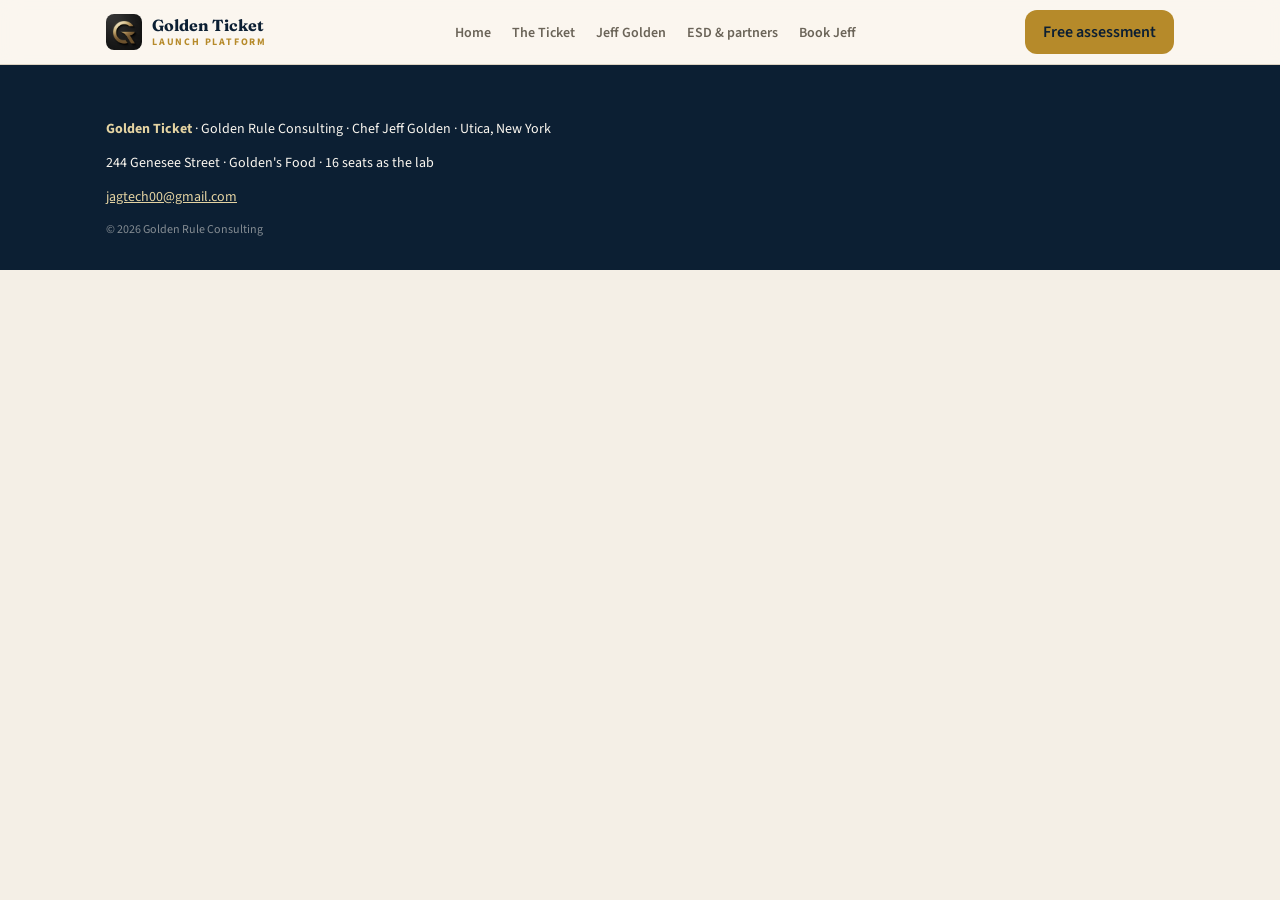
==== commit fb332e1a: "Replace stub landing with complete Golden Ticket platform" ====
--- a/index.html
+++ b/index.html
@@ -1,887 +1,352 @@
 <!DOCTYPE html>
 <html lang="en">
 <head>
-    <meta charset="UTF-8">
-    <meta name="viewport" content="width=device-width, initial-scale=1.0">
-    <title>Golden Rule Consulting | Restaurant Launch Success Platform — New York State</title>
-    <meta name="description" content="The Golden Rule for launching and sustaining successful restaurants in New York. Expert compliance tools, pre-inspection guidance, permitting timelines, and operational playbooks built by a 40+ year NY hospitality veteran. Partner with Empire State Development to reduce restaurant failure rates.">
-    <script src="https://cdn.tailwindcss.com"></script>
-    <link rel="stylesheet" href="https://cdnjs.cloudflare.com/ajax/libs/font-awesome/6.5.1/css/all.min.css">
-    <style>
-        @import url('https://fonts.googleapis.com/css2?family=Playfair+Display:wght@700&amp;family=Inter:wght@300;400;500;600&amp;display=swap');
-        
-        :root {
-            --gold: #C9A227;
-            --navy: #0A2540;
-        }
-        
-        .tail-container {
-            font-family: 'Inter', system_ui, sans-serif;
-        }
-        
-        .heading-serif {
-            font-family: 'Playfair Display', Georgia, serif;
-            font-weight: 700;
-            line-height: 1.1;
-        }
-
-        .gold-accent {
-            color: #C9A227;
-        }
-
-        .section-header {
-            font-size: 2.25rem;
-            line-height: 2.5rem;
-            font-weight: 700;
-            color: #0A2540;
-        }
-
-        .nav-link {
-            transition: color 0.2s ease;
-        }
-        
-        .nav-link:hover {
-            color: #C9A227;
-        }
-
-        .feature-card {
-            transition: transform 0.3s ease, box-shadow 0.3s ease;
-        }
-        
-        .feature-card:hover {
-            transform: translateY(-4px);
-            box-shadow: 0 20px 25px -5px rgb(0 0 0 / 0.1), 0 8px 10px -6px rgb(0 0 0 / 0.1);
-        }
-
-        .step-number {
-            width: 2.75rem;
-            height: 2.75rem;
-            display: flex;
-            align-items: center;
-            justify-content: center;
-            font-weight: 700;
-            font-size: 1.125rem;
-        }
-
-        .stat-number {
-            font-size: 2.5rem;
-            line-height: 2.75rem;
-            font-weight: 700;
-            color: #0A2540;
-        }
-
-        .gold-btn {
-            background-color: #C9A227;
-            color: white;
-            transition: all 0.3s ease;
-        }
-        
-        .gold-btn:hover {
-            background-color: #B38B1E;
-            transform: translateY(-1px);
-        }
-
-        .navy-btn {
-            background-color: #0A2540;
-            color: white;
-            transition: all 0.3s ease;
-        }
-        
-        .navy-btn:hover {
-            background-color: #061A2E;
-        }
-
-        .hero-overlay {
-            background: linear-gradient(to right, rgba(10, 37, 64, 0.85), rgba(10, 37, 64, 0.65));
-        }
-
-        .metric-card {
-            background: white;
-            border: 1px solid #E2E8F0;
-        }
-
-        .platform-pill {
-            background: linear-gradient(90deg, #C9A227, #E8D48A);
-            color: #0A2540;
-            font-weight: 600;
-        }
-    </style>
+  <meta charset="UTF-8" />
+  <meta name="viewport" content="width=device-width, initial-scale=1" />
+  <title>Golden Ticket · Restaurant Launch Platform</title>
+  <meta name="description" content="Golden Ticket is the restaurant launch sequence built by Chef Jeff Golden — from the LLC to the first 30 days, for New York operators." />
+  <link rel="icon" href="favicon.svg" type="image/svg+xml" />
+  <meta property="og:title" content="Golden Ticket" />
+  <meta property="og:description" content="Launch the restaurant. Stay open." />
+  <meta property="og:image" content="og.jpg" />
+  <link rel="preconnect" href="https://fonts.googleapis.com" />
+  <link rel="preconnect" href="https://fonts.gstatic.com" crossorigin />
+  <link href="https://fonts.googleapis.com/css2?family=Fraunces:opsz,wght@9..144,600;9..144,700&family=Source+Sans+3:wght@400;500;600;700&display=swap" rel="stylesheet" />
+  <style>
+    :root {
+      --ink:#12151a; --navy:#0c1f33; --paper:#f4efe6; --cream:#fbf7f0;
+      --gold:#b68a2a; --gold-soft:#e4d3a2; --fg:#1c1915; --muted:#6b6458;
+      --line:#ddd3c3; --ok:#3d6b4f; --danger:#8f3a32; --card:#fffdf8;
+    }
+    * { box-sizing: border-box; }
+    html { -webkit-font-smoothing: antialiased; }
+    body { margin:0; font-family:"Source Sans 3", system-ui, sans-serif; background:var(--paper); color:var(--fg); }
+    h1,h2,h3 { font-family: Fraunces, Georgia, serif; text-wrap: balance; }
+    a { color: inherit; }
+    button, [role=button] { cursor: pointer; font-family: inherit; }
+    header.top { position: sticky; top:0; z-index:20; background: rgba(251,247,240,.92); backdrop-filter: blur(10px); border-bottom:1px solid var(--line); }
+    .wrap { max-width: 1100px; margin: 0 auto; padding: 0 16px; }
+    .row { display:flex; align-items:center; justify-content:space-between; height:64px; gap:16px; }
+    .brand { display:flex; align-items:center; gap:10px; text-decoration:none; }
+    .brand img { width:36px; height:36px; border-radius:8px; object-fit:cover; }
+    .brand b { display:block; font-family:Fraunces,serif; color:var(--navy); }
+    .brand small { display:block; letter-spacing:.18em; text-transform:uppercase; color:var(--gold); font-size:10px; font-weight:700; }
+    nav.top a { margin-left:18px; font-size:14px; font-weight:600; color:var(--muted); text-decoration:none; }
+    nav.top a:hover, nav.top a.on { color:var(--navy); }
+    .btn { display:inline-flex; align-items:center; gap:8px; height:44px; padding:0 18px; border-radius:12px; border:0; background:var(--gold); color:var(--navy); font-weight:600; text-decoration:none; }
+    .btn.navy { background:var(--navy); color:var(--cream); }
+    .btn.ghost { background:transparent; border:1px solid var(--line); color:var(--fg); }
+    .hero { background:var(--navy); color:var(--cream); padding: 64px 0; }
+    .hero h1 { font-size: clamp(2.2rem, 5vw, 3.8rem); line-height:1.08; margin: 16px 0; }
+    .gold { color: var(--gold-soft); }
+    .grid2 { display:grid; gap:28px; grid-template-columns: 1.1fr .9fr; }
+    .hero img.cover { width:100%; border-radius:28px; border:1px solid rgba(255,255,255,.1); }
+    .muted { color: var(--muted); }
+    .card { background:var(--card); border:1px solid var(--line); border-radius:20px; padding:20px; }
+    .layout { display:grid; grid-template-columns: 240px 1fr; gap:24px; padding: 24px 0 64px; }
+    aside.board { position: sticky; top: 88px; border:1px solid var(--line); background:var(--card); border-radius:24px; padding:16px; }
+    aside.board a { display:block; height:40px; line-height:40px; padding:0 12px; border-radius:12px; text-decoration:none; font-size:14px; font-weight:600; color:var(--muted); }
+    aside.board a.on, aside.board a:hover { background:var(--navy); color:var(--cream); }
+    .task { border:1px solid var(--line); background:var(--card); border-radius:20px; padding:16px; margin: 10px 0; }
+    .check { width:22px; height:22px; border-radius:6px; border:1px solid var(--line); background:var(--cream); }
+    .check.on { background:var(--ok); border-color:var(--ok); }
+    footer { background:var(--navy); color:var(--cream); padding: 40px 0 20px; font-size:14px; }
+    footer a { color: var(--gold-soft); }
+    @media (max-width: 840px) {
+      .grid2, .layout { grid-template-columns: 1fr; }
+      nav.top { display:none; }
+      aside.board { position: static; display:grid; grid-template-columns: 1fr 1fr; }
+    }
+  </style>
 </head>
-<body class="tail-container bg-slate-50 text-slate-800">
-    <!-- NAV -->
-    <nav class="bg-white border-b border-slate-200 sticky top-0 z-50">
-        <div class="max-w-screen-2xl mx-auto">
-            <div class="px-8 py-5 flex items-center justify-between">
-                <div class="flex items-center gap-x-3">
-                    <img src="logo.jpg" alt="Golden Rule Consulting Logo" class="h-11 w-auto rounded-sm shadow-sm">
-                    <div>
-                        <span class="font-semibold text-2xl tracking-tighter text-[#0A2540]">Golden Rule</span>
-                        <span class="text-xs font-medium tracking-[2px] text-[#C9A227] block -mt-1">CONSULTING</span>
-                    </div>
-                </div>
-
-                <!-- Desktop Nav -->
-                <div class="hidden md:flex items-center gap-x-9 text-sm font-medium">
-                    <a href="#platform" class="nav-link text-slate-700 hover:text-[#C9A227]">The Platform</a>
-                    <a href="#how" class="nav-link text-slate-700 hover:text-[#C9A227]">How It Works</a>
-                    <a href="#impact" class="nav-link text-slate-700 hover:text-[#C9A227]">Impact</a>
-                    <a href="#partners" class="nav-link text-slate-700 hover:text-[#C9A227]">For ESD &amp; Partners</a>
-                </div>
-
-                <div class="hidden md:flex items-center gap-x-3">
-                    <button onclick="showDemoModal()"
-                            class="px-5 py-2.5 text-sm font-semibold border border-slate-300 hover:bg-slate-100 rounded-xl transition-colors">
-                        Request Demo
-                    </button>
-                    <button onclick="startAssessment()"
-                            class="gold-btn px-6 py-2.5 text-sm font-semibold rounded-xl shadow-sm flex items-center gap-x-2">
-                        <i class="fas fa-clipboard-check"></i>
-                        <span>Start Free Assessment</span>
-                    </button>
-                </div>
-
-                <!-- Mobile Menu -->
-                <div class="md:hidden">
-                    <button id="mobile-menu-btn"
-                            class="w-10 h-10 flex items-center justify-center text-slate-700 hover:bg-slate-100 rounded-xl"
-                            onclick="toggleMobileMenu()">
-                        <i class="fas fa-bars text-xl"></i>
-                    </button>
-                </div>
-            </div>
+<body>
+  <header class="top">
+    <div class="wrap row">
+      <a class="brand" href="#/">
+        <img src="logo.jpg" alt="" />
+        <span><b>Golden Ticket</b><small>Launch platform</small></span>
+      </a>
+      <nav class="top">
+        <a href="#/">Home</a>
+        <a href="#/app">The Ticket</a>
+        <a href="#/about">Jeff Golden</a>
+        <a href="#/partners">ESD & partners</a>
+        <a href="#/contact">Book Jeff</a>
+      </nav>
+      <a class="btn" href="#/assessment">Free assessment</a>
+    </div>
+  </header>
+  <div id="root"></div>
+  <footer>
+    <div class="wrap">
+      <p><b class="gold">Golden Ticket</b> · Golden Rule Consulting · Chef Jeff Golden · Utica, New York</p>
+      <p>244 Genesee Street · Golden's Food · 16 seats as the lab</p>
+      <p><a href="mailto:jagtech00@gmail.com">jagtech00@gmail.com</a></p>
+      <p style="opacity:.5;font-size:12px">© 2026 Golden Rule Consulting</p>
+    </div>
+  </footer>
+  <script>
+    const DATA = {"PHASES":[{"id":"entity","number":"01","title":"Form the business","window":"Weeks 1–3","intent":"Get legal, banked, insured, and tax-ready before you spend a dollar on tile."},{"id":"site","number":"02","title":"Lock the room","window":"Weeks 2–8","intent":"Lease, occupancy, fire, grease, and the bones of a kitchen that can pass."},{"id":"health","number":"03","title":"Health department","window":"Weeks 4–12","intent":"Plan review, certified manager, and a permit you can hang on the wall."},{"id":"alcohol","number":"04","title":"Liquor, if you serve","window":"3–8 months","intent":"SLA is slow. Start it the day the lease is real — or skip it cleanly."},{"id":"kitchen","number":"05","title":"Kitchen systems","window":"Weeks 6–12","intent":"Equipment, sinks, cold holding, and the records inspectors actually ask for."},{"id":"menu","number":"06","title":"Menu and money","window":"Weeks 6–10","intent":"Costed recipes, allergens, vendors, and a POS that does not fight you."},{"id":"people","number":"07","title":"People","window":"Weeks 8–12","intent":"Hire, train, and schedule like the first Saturday will be busy — because it will."},{"id":"preopen","number":"08","title":"Pre-open week","window":"7 days before service","intent":"Self-inspect, dummy service, posters on the wall, first delivery in."},{"id":"thirty","number":"09","title":"First 30 days","window":"Days 1–30","intent":"The habits that keep the doors open after the ribbon is cut."}],"TASKS":[{"id":"entity-structure","phase":"entity","title":"Choose the structure (LLC is the usual call)","summary":"Most NY independents open as an LLC. Keep personal assets off the chopping block.","why":"A restaurant is a liability machine. One slip-and-fall or unpaid vendor should not take the house.","how":["Talk to a NY accountant or small-business attorney for 45 minutes — cheaper than guessing.","LLC is the default for a 16–60 seat independent. S-corp election can come later if payroll warrants it.","Do not open in your personal name. Inspectors, landlords, and insurers all want an entity."],"typicalDays":"1–2 days to decide","required":true},{"id":"entity-llc","phase":"entity","title":"File the NY LLC with the Department of State","summary":"Articles of Organization through DOS. Get the filing receipt and keep it in the binder.","why":"You cannot get an EIN, bank account, or most permits without proof the company exists.","how":["File Articles of Organization with NYS Department of State (online is fastest).","Pay the filing fee. Save the stamped filing receipt as a PDF and a paper copy.","Publish if your county still requires LLC publication — many upstate counties do. Budget for two newspapers."],"typicalDays":"1–10 days (online is faster)","required":true,"nyLink":{"label":"NYS Department of State — Business Filing","href":"https://dos.ny.gov/limited-liability-companies"}},{"id":"entity-ein","phase":"entity","title":"Get an EIN from the IRS","summary":"Free, online, same day. You need it for the bank, payroll, and sales tax.","why":"Every vendor, the state, and Square will ask for it. Do this the afternoon the LLC files.","how":["Use the IRS EIN assistant as the responsible party of the LLC.","Print the CP 575 confirmation and put it behind the DOS receipt.","Never pay a third-party site for an EIN. It is free from IRS.gov."],"typicalDays":"Same day","required":true,"nyLink":{"label":"IRS EIN assistant","href":"https://www.irs.gov/businesses/small-businesses-self-employed/apply-for-an-employer-identification-number-ein-online"}},{"id":"entity-dba","phase":"entity","title":"File a DBA if the sign will not match the LLC name","summary":"Golden's Food LLC can hang a different name. County clerk files the assumed name.","why":"Banks, Square, and the health permit need the legal name and the name on the awning to connect.","how":["File the Certificate of Assumed Name with the county clerk where you operate.","Match the assumed name exactly to the sign, menus, and social accounts."],"typicalDays":"1–5 days","required":false},{"id":"entity-bank","phase":"entity","title":"Open a dedicated business checking account","summary":"EIN + LLC docs + your ID. Never mix household money with the drawer.","why":"Commingling is how good operators lose the LLC shield and cannot see if the place is making money.","how":["Bring DOS filing, EIN letter, ID, and opening deposit.","Order a debit card and a book of checks. Set up online bill pay.","Decide now: owner draw is a transfer, not a swipe at the grocery store."],"typicalDays":"1 day in branch","required":true},{"id":"entity-sales-tax","phase":"entity","title":"Certificate of Authority — NYS sales tax","summary":"Register with Tax and Finance before you sell a single coffee.","why":"Food service collects sales tax on a lot of tickets. Operating without a Certificate of Authority is a fast, ugly problem.","how":["Register on NY Business Express / Tax and Finance.","Print the Certificate of Authority and post it where staff can find it.","Know which of your items are taxable (most prepared food is). Ask your accountant once, write it down."],"typicalDays":"A few days to 2 weeks","required":true,"nyLink":{"label":"NY Business Express — sales tax","href":"https://www.businessexpress.ny.gov/"}},{"id":"entity-insurance","phase":"entity","title":"General liability, property, and workers' comp","summary":"Landlord and health department will both ask. Get quotes while the lease is in redline.","why":"One burn, one slip, one grease fire. Uninsured restaurants close. Insured ones stay in the fight.","how":["General liability is non-negotiable. Ask for restaurant-class coverage, not a generic shop policy.","If you have any employee — even one — you need workers' compensation and NYS disability.","If you lease, the landlord will require to-be-named additional insured. Get the certificate before keys.","Contents / equipment coverage matters the day the walk-in is delivered."],"typicalDays":"3–10 days for certificates","required":true},{"id":"entity-labor","phase":"entity","title":"Unemployment insurance and disability registration","summary":"NYS Department of Labor and Workers' Comp Board. Required the moment you have payroll.","why":"You will get a letter. Better that it is expected than a surprise with penalties.","how":["Register as an employer with NYS Department of Labor when you hire.","Disability (DB-120.1) and paid family leave sit with a carrier — often the same as workers' comp.","Post the required labor posters on day one of staff in the building."],"typicalDays":"1 week","required":true,"nyLink":{"label":"NYS Department of Labor — employers","href":"https://dol.ny.gov/employers"}},{"id":"entity-books","phase":"entity","title":"Set the books (and a simple weekly close)","summary":"QuickBooks or a clean spreadsheet plus Square. Know food cost every Monday.","why":"Places do not die from bad pancakes. They die from not knowing the number until the rent check bounces.","how":["Chart of accounts: food, bev, labor, occupancy, paper, repairs, owner draw.","Connect Square (or your POS) so tickets land in the books daily.","Friday close: cash counted, tips handled, invoices entered. No 'I'll catch up Sunday.'"],"typicalDays":"1–2 days to set up","required":true},{"id":"site-criteria","phase":"site","title":"Write the site criteria before you fall in love with a room","summary":"Seats, hood, grease, parking, water, neighbors, and rent as a percent of projected sales.","why":"A cheap rent with no hood is the most expensive room you will ever take.","how":["Cap occupancy rent at a number you can survive in a slow February. Independents often target 8–12% of sales.","Confirm: existing Type I hood, grease interceptor, restrooms that can pass, and a sink package that is not a teardown.","Visit at the hour you will be busiest. Count parking. Listen to the neighbors."],"typicalDays":"Ongoing until signed","required":true},{"id":"site-lease","phase":"site","title":"Negotiate a restaurant lease, not a shop lease","summary":"HVAC, grease, exclusive use, assignment, hours, and who pays when the hood dies.","why":"Generic commercial leases bury operators. Get restaurant language or walk.","how":["Spell out who owns and maintains the hood, Ansul, HVAC, and grease trap.","Get exclusive use for your concept on the plaza if you can.","Build a permitting contingency: if health or occupancy cannot be obtained in X days, you can exit.","Have a lawyer who has done food service leases read it. Not your cousin."],"typicalDays":"2–6 weeks of redlines","required":true},{"id":"site-zoning","phase":"site","title":"Confirm zoning and Certificate of Occupancy","summary":"Food service in this occupancy, this load, this use. Get it in writing from the city or town.","why":"A beautiful build-out in the wrong zone is a storage unit with a marble counter.","how":["Ask the building department: current C of O, allowed use, seating load, restroom count.","If the last use was not food service, budget time for a change of use and possibly a variance.","Keep the written answer in the binder. Verbal 'should be fine' is not a permit."],"typicalDays":"1–4 weeks","required":true},{"id":"site-building","phase":"site","title":"Building permit and fire marshal","summary":"Any hood work, walls, plumbing, or electrical needs a permit. Fire will look at suppression and exits.","why":"Unpermitted work fails the health pre-op and the insurance claim after a fire.","how":["Submit plans if you are moving walls, adding a hood, or changing occupancy load.","Ansul / hood suppression must be currently tagged. Schedule the fire inspection before health walks.","Exit signs, emergency lights, and occupant load posted. Test them."],"typicalDays":"2–8 weeks depending on the town","required":true},{"id":"site-plumbing","phase":"site","title":"Grease interceptor, mop sink, and indirect drains","summary":"Health and plumbing code both care. A missing interceptor is a stop-work.","why":"Inspectors look under the dish table. So do city sewer departments after the first clog.","how":["Confirm grease interceptor size and pumping contract.","Mop sink with chemical storage above the splash line, not in the food room.","Prep sinks and ice machines need air gaps / indirect waste. Photograph them."],"typicalDays":"Tied to build-out","required":true},{"id":"site-waste","phase":"site","title":"Dumpster, recycling, and pest contract","summary":"Signed pest control is not optional. Dumpster lids that close are not optional.","why":"The first failed inspection in a new room is often the alley, not the line.","how":["Contract a licensed pest company for monthly service and a bait map.","Dumpster on a hard pad, lids closed, away from the back door if you can.","Keep the service log in the same binder as the temp sheets."],"typicalDays":"1 week to contract","required":true},{"id":"site-ada","phase":"site","title":"Access: restroom, door, and path of travel","summary":"You will be asked. Fix it during build-out, not after a complaint.","why":"A 16-seat room still has to let people in. This is the law and it is the right thing.","how":["Check door widths, restroom grab bars, and a route from the entrance that is not a storage gauntlet.","If the building is old, document what you can reasonably do and talk to the building department."],"typicalDays":"During build-out","required":true},{"id":"site-sign","phase":"site","title":"Sign permit and awning","summary":"Cities care about the face of the block. File it; do not surprise them on opening day.","why":"A $4,000 sign sitting in a crate because of a missing permit is a stupid delay.","how":["Submit renderings with the landlord's written approval.","Confirm lighting rules if you want a night glow."],"typicalDays":"2–6 weeks","required":false},{"id":"health-call","phase":"health","title":"Call the county health department on day one of the lease","summary":"Oneida County and every other NY county have their own packet. Get it before you buy equipment.","why":"Plan review exists so you do not install a three-bay in the wrong place. Calling late is how openings slip 60 days.","how":["Ask for the food service establishment packet, plan-review checklist, and fee schedule.","Get the name of the inspector or plan reviewer. Write it in the binder.","Tell them your concept, seating, and whether you are a conversion or a raw build."],"typicalDays":"One phone call, then their calendar","required":true},{"id":"health-plans","phase":"health","title":"Submit plan review: layout, finishes, menu, equipment","summary":"Floor plan with sinks, finish schedule, equipment spec sheets, and a menu.","why":"They are looking for hand sinks in the right spots, washable surfaces, and a flow that does not cross dirty with ready-to-eat.","how":["Draw the room: cook line, prep, dish, dry storage, chemical, restrooms, hand sinks.","Finish schedule: floors, walls, ceilings — smooth, cleanable, coved base where they want it.","Attach spec sheets for every piece of refrigeration, the dish machine, and the hood.","Include a menu so they can see raw animal foods, cooling, and allergen risk."],"typicalDays":"2–6 weeks in review","required":true},{"id":"health-cfpm","phase":"health","title":"Certified Food Protection Manager","summary":"ServSafe or another ANSI-accredited course. Someone on the permit must hold it.","why":"NY expects a certified person responsible for the operation. Inspectors will ask to see the card.","how":["Take an accredited CFPM course. ServSafe Manager is the common path.","Post a copy in the office. Original in the binder.","If you are a solo operator, that person is you. Do not open hoping to 'get to it.'"],"typicalDays":"1–2 days of class + exam","required":true},{"id":"health-allergen","phase":"health","title":"Allergen awareness and the matrix on the line","summary":"Staff must be able to answer 'does this have milk?' without guessing.","why":"A wrong answer puts someone in an ambulance. Inspectors and guests both test you.","how":["Build an allergen matrix for every menu item: milk, egg, fish, shellfish, tree nuts, peanut, wheat, soy, sesame.","Train every person who takes an order. Quiz them before opening.","Mark daily specials the same day you plate them — morels, nuts, and dairy sneak in."],"typicalDays":"2–3 days to build, then ongoing","required":true},{"id":"health-policy","phase":"health","title":"Employee health policy — in writing, signed","summary":"Vomit, diarrhea, jaundice, sore throat with fever: stay home. No exceptions because you are short.","why":"One sick cook can close you. The policy is what the inspector wants to see, and it is how you sleep.","how":["Write a one-page policy. Every hire signs it on day one.","Have a coverage plan so 'I have to come in' is not the culture.","Keep the signed copies with the training log."],"typicalDays":"Half a day","required":true},{"id":"health-apply","phase":"health","title":"File the food service permit application and fees","summary":"Application, payment, CFPM proof, and any water/sewer letters they want.","why":"No permit, no open. Do not advertise a date until the application is in.","how":["Fill every blank. Incomplete packets sit at the bottom of the pile.","If you are on a well or septic (rural CNY), budget extra time for water tests.","Keep the receipt. Follow up in writing if you have not heard in the stated window."],"typicalDays":"County-dependent; often 2–4 weeks after complete packet","required":true},{"id":"health-preop","phase":"health","title":"Pass the pre-operational inspection","summary":"The room must be finished, clean, equipped, and documented. This is the gate.","why":"This is the exam. Everything in this platform exists so this hour is boring.","how":["Run the self-inspection in this app the day before. Fix every red item.","Have the binder on the desk: CFPM, pest log, temp logs (even empty, formatted), sick policy, allergen matrix.","Walk the inspector the way you walk a guest — lights on, no excuses, no wet floors."],"typicalDays":"Scheduled; have a 48-hour buffer before your advertised open","required":true},{"id":"alcohol-decide","phase":"alcohol","title":"Decide beer/wine/liquor now — it changes the calendar","summary":"SLA is measured in months. A beer-and-wine on-premises is still not a weekend project.","why":"Operators blow opening dates waiting on a license they started too late.","how":["If you need alcohol to make the numbers work, start SLA the week the lease is real.","If you do not need it (breakfast/lunch diner), skip it and stay fast. You can add later.","Budget application, notice, possible 500-foot issues near schools and churches."],"typicalDays":"Decision in a day; license in months","required":false,"nyLink":{"label":"NYS Liquor Authority","href":"https://sla.ny.gov/"}},{"id":"alcohol-file","phase":"alcohol","title":"File the SLA application and municipal notice","summary":"Fingerprints, photos, diagrams, landlord forms, and the 30-day municipal notice.","why":"Incomplete SLA files sit. Complete files still take time. Start clean.","how":["Use the current SLA packet. Do not copy a friend's 2019 version.","Serve municipal notice the way they tell you. Keep proof of mailing.","If a consultant does this, you still read every page before it goes."],"typicalDays":"2–4 weeks to assemble, then SLA's clock","required":false},{"id":"alcohol-train","phase":"alcohol","title":"Server training and ID policy","summary":"ATAP or equivalent. Written door policy. No 'they looked 30.'","why":"One sale to a minor can cost the license. The license is the business if you are a bar.","how":["Train every server and bartender before the first pour.","Post the policy. Keep a refusal log."],"typicalDays":"1 day of training","required":false},{"id":"kitchen-layout","phase":"kitchen","title":"Lock the line layout: cook, prep, dish, storage","summary":"Dirty to clean flow. Raw away from ready-to-eat. Hand sink where hands actually are.","why":"A pretty line that crosses raw chicken over the salad station will fail and will make people sick.","how":["Stand in the room and mime a ticket. If you walk through dish to get to the walk-in, redraw it.","Hand sink at cook line and at prep — stocked, not a planter.","Chemicals live in their own closet, never over food."],"typicalDays":"During plan review","required":true},{"id":"kitchen-cold","phase":"kitchen","title":"Cold holding that actually holds 41°F","summary":"Walk-in, reach-ins, prep rails. Thermometers inside, calibrated, logged.","why":"If the rail sits at 48, you do not have a prep table. You have a liability.","how":["Put a hanging thermometer in every box. Check them twice a day from day one of power-on.","Do not overload prep rails. The top inch is where you lose temperature.","Have a backup plan for a dead walk-in: ice, hotel, or close. Write it down."],"typicalDays":"Install + 48 hours of monitoring before food goes in","required":true},{"id":"kitchen-hot","phase":"kitchen","title":"Hot holding, cooking temps, and a working stem thermometer","summary":"135°F hot hold. Cook temps by protein. Calibrate weekly.","why":"Guessing doneness is how you get a visit you will not enjoy.","how":["Buy two metal-stem thermometers. Ice-point calibrate every Monday.","Post cook temps at the grill: poultry 165, ground 155, fish/pork/whole muscle 145 (and know your code).","Steam table is not a reheating method. Reheat to 165, then hold."],"typicalDays":"Equipment lead time + training","required":true},{"id":"kitchen-warewash","phase":"kitchen","title":"Dish machine or three-compartment sink that sanitizes","summary":"Wash, rinse, sanitize. Test strips on a hook, not in a junk drawer.","why":"Inspectors test the sanitizer. So should you, every day.","how":["If a machine: heat or chemical — know which, and have the right strips.","If three-bay: labeled, drainboards, and a clock so sanitizer contact time is real.","Air dry. Towels are not a sanitizer."],"typicalDays":"Install + first chemical delivery","required":true},{"id":"kitchen-storage","phase":"kitchen","title":"Storage: 6 inches off the floor, covered, FIFO, chemicals out","summary":"Shelving, labels, and the refrigerator order that keeps raw on the bottom.","why":"The walk-in is a photograph waiting to happen. Make it a good one.","how":["Shelving 6 inches off the floor. No cardboard fortress.","Ready-to-eat on top, then fish/whole meat, then ground, poultry at the bottom. Always.","Date mark anything opened or prepped. 7-day clock for 41°F holding."],"typicalDays":"One organized day","required":true},{"id":"kitchen-sds","phase":"kitchen","title":"SDS binder, first aid, and burn kit","summary":"Every chemical on the property has a sheet. Staff know where it lives.","why":"OSHA and the inspector. Also the kid who mixes something they should not.","how":["Print SDS for sanitizer, degreaser, delimer, and anything else on the rack.","First aid and burn gel not locked in the office.","Eyewash if you have the chemicals that require it."],"typicalDays":"Half a day","required":true},{"id":"menu-cards","phase":"menu","title":"Recipe cards with yield and plate cost","summary":"Every item has a card. Cost it at today's invoice, not last year's memory.","why":"If you do not know the plate cost, you are guessing the rent.","how":["One card per item: ingredients, ounces, yield, plate cost, sell price, allergen flags.","Target food cost you can live with — many independents need 28–32% on the mix, not on the hero dish.","Re-cost when the invoice jumps. Eggs and butter will jump."],"typicalDays":"3–7 days for a tight menu","required":true},{"id":"menu-specials","phase":"menu","title":"Daily specials system (the chalkboard, not a panic)","summary":"A written method for specials: cost, allergen, 86 time, and who tells the floor.","why":"Specials are how a small room stays interesting. Uncosted specials are how you work for free.","how":["Template: name, ingredients, cost, price, allergens, portion, 86 count.","If you run foraged morels or garden produce, write the source and the cook method that day.","The board matches the ticket. No oral-only specials on a Saturday."],"typicalDays":"Build the template in a day; use it forever","required":true},{"id":"menu-vendors","phase":"menu","title":"Open vendor accounts and a receiving standard","summary":"Primary broadliner, produce, bread, coffee, chemical. Reject warm protein. Always.","why":"The back door is where food safety and money both leak.","how":["Open accounts before you need product. First-order minimums will surprise you.","Receiving: check temps on protein, dates, and the invoice against the order.","Keep a local list for the things that make the room yours — bakers, farms, foragers you trust."],"typicalDays":"1–2 weeks for credit applications","required":true},{"id":"menu-pos","phase":"menu","title":"POS live: Square (or your system) with the real menu","summary":"Categories, modifiers, tax, discounts, cash drawer. Test a dummy day.","why":"Opening on a phone calculator is how tickets get lost and tax gets missed.","how":["Build the menu in the POS exactly as it will print.","Set tax the way NY wants it for your mix.","Run a fake lunch: 20 tickets, a void, a comp, a cash drop. Fix what breaks."],"typicalDays":"2–4 days","required":true},{"id":"menu-par","phase":"menu","title":"Opening par levels and a Thursday order rhythm","summary":"Do not fill the walk-in like a warehouse. Small rooms die of over-ordering.","why":"Cash in a case of product you will throw away is cash you needed for payroll.","how":["Par by item for the first two weeks based on a conservative cover count.","Order days on the calendar. Not 'when we remember.'","Prep lists from the par, not from vibes."],"typicalDays":"1 day to write, then weekly edits","required":true},{"id":"people-plan","phase":"people","title":"Staffing plan that matches the actual room","summary":"A 16-seat diner can be a solo plus one. A 60-seat night needs a real line. Write the number.","why":"Labor is the second thing that closes places. The first is not knowing labor.","how":["Schedule to covers, not to hope. Opening week is heavier. Week three should tighten.","If you are the cook, the dish, and the register, write what happens when you are sick. Now.","Budget training hours. Untrained people are more expensive than a paid shadow shift."],"typicalDays":"2 days","required":true},{"id":"people-hire","phase":"people","title":"Hire, I-9, and a one-page handbook","summary":"Legal hire packet. Then four pages max: clock, food, phones, respect, call-out.","why":"Culture is what you tolerate on day three, not what you laminated in March.","how":["I-9, W-4, state tax, direct deposit. Do it before they touch food.","Handbook: health policy, allergen, dress, no-phone on the line, how we talk to guests.","Paid trial shift if you can. Watch how they wash their hands when they think you are not."],"typicalDays":"2–4 weeks of hiring","required":true},{"id":"people-train","phase":"people","title":"Food handler training and a station walk-through","summary":"Every person: handwash, temps, allergens, 86s, and where the fire pull is.","why":"You cannot be on every ticket. Training is how your standards leave the office.","how":["A written opening checklist per station.","Quiz them on the allergen matrix and the sick policy.","Fire suppression pull, extinguisher, and evacuation — once, out loud, before guests."],"typicalDays":"3–5 training shifts","required":true},{"id":"preopen-clean","phase":"preopen","title":"Deep clean as if the inspector is in the parking lot","summary":"Ceilings, gaskets, behind the line, the alley, the restroom. Then do it again.","why":"Opening dirty sets the standard. Opening clean is easier to keep than to recover.","how":["Gaskets, hood filters, floor drains, can opener, ice machine chute.","Restroom: soap, towels, trash, a working lock, a clean fan.","Photograph the walk-in and the line the night before. If you would not post it, clean it."],"typicalDays":"2 days","required":true},{"id":"preopen-self","phase":"preopen","title":"Run the full pre-inspection in this app","summary":"Score it honestly. Fix red items before anyone official walks in.","why":"The inspector's list is not a surprise. Failing a self-audit and opening anyway is a choice.","how":["Use the Inspection tool. No 'we'll get it Monday.'","Criticals first: temps, hand sinks, sanitizer, storage order, pest.","Print or screenshot the score for the binder."],"typicalDays":"3 hours + fixes","required":true},{"id":"preopen-dummy","phase":"preopen","title":"Friends-and-family or a dummy service","summary":"Twenty real tickets. POS, plating, 86s, dish pit, and the pass. Then a debrief.","why":"Opening night is the wrong time to learn the printer is in the wrong place.","how":["Invite people who will tell you the truth.","Run it like service: tickets, times, temps, close-out.","Write three fixes. Do those fixes before the public."],"typicalDays":"One service + one recovery day","required":true},{"id":"preopen-posters","phase":"preopen","title":"Posters, choke chart, occupancy, and emergency numbers","summary":"Labor law, allergy notice, handwash signs, occupancy load, and who to call at 2 a.m.","why":"Missing posters are free points off. Missing a choke chart is worse.","how":["NYS labor posters from the official source — current year.","Handwash signs at every sink. Occupant load where the fire marshal wants it.","Emergency sheet: fire, police, plumber, hood company, health department, landlord."],"typicalDays":"Half a day","required":true},{"id":"preopen-delivery","phase":"preopen","title":"First deliveries in, dated, and put away correctly","summary":"Do not leave cases on the floor 'until later.' Later is how you fail.","why":"The first walk-in photograph should look like you meant it. Cases on the floor are how pests and inspectors both win.","how":["Receive, temp, date, shelve. Poultry on the bottom.","Break down cardboard out the back, not in the prep room.","Ice machine flushed and scooped with a handled scoop, stored outside the bin."],"typicalDays":"1–2 days before open","required":true},{"id":"thirty-open","phase":"thirty","title":"Opening and closing checklists — every shift, no exceptions","summary":"Temps, sanitizer, hand sinks, cash, 86s, and a clean line. Signed.","why":"Discipline is the product. Guests can taste when you skip it.","how":["Open: temps, sinks, sanitizer, lights, restroom, first prep list.","Close: cover, date, wipe, floors, trash, cash, notes for morning you.","If you are solo, the list is how you do not drop a ball when you are tired."],"typicalDays":"Every day","required":true},{"id":"thirty-cost","phase":"thirty","title":"Weekly food cost and a Thursday trim","summary":"Invoices vs. sales. 86 the loser. Push the winner. Order less of what died in the box.","why":"The first 30 days are where over-ordering becomes a habit or a lesson.","how":["Every Monday: last week's food purchases ÷ food sales.","Walk the walk-in with a marker. Date marks that are tired become staff meal or compost — not a hope.","Specials exist to use on-hand product with a profit, not to hide a mistake."],"typicalDays":"Monday, 45 minutes","required":true},{"id":"thirty-guest","phase":"thirty","title":"Talk to guests and fix one thing a day","summary":"A 16-seat room is a focus group. Write what they say. Change the room, not your story.","why":"You already know how to cook. The first month teaches you how this neighborhood eats.","how":["One notebook. One line per shift: what sold, what came back, what they asked for.","Do not rebuild the menu on day four. Do change the thing that failed twice.","Community is the marketing plan: names, regulars, the person at the end of the counter."],"typicalDays":"Every shift","required":true},{"id":"thirty-inspect-ready","phase":"thirty","title":"Stay inspection-ready on a random Tuesday","summary":"If they walked in during the rush, you should be bored, not scared.","why":"The second inspection is the real one. Opening-day shine fades. Systems should not.","how":["Temp logs filled. Not filled in after the fact.","Sanitizer at the right ppm. Strips not expired.","Walk-in still in the right order. If it is not, stop and fix it before the next ticket."],"typicalDays":"Every day","required":true}],"PLAYBOOKS":[{"slug":"storage-order","title":"Refrigerator storage order","kicker":"The walk-in photograph","minutes":"10 min to set · forever to keep","summary":"Ready-to-eat on top. Raw poultry on the bottom. Everything covered and dated. This is the first thing a good inspector photographs.","steps":[{"title":"Top shelves — ready-to-eat and produce that will not be cooked","body":"Washed greens, cooked food, dairy, leftovers that will be reheated, garnishes. Covered. Dated. Nothing raw above this line, ever."},{"title":"Next — whole muscle seafood and whole cuts of beef or pork","body":"These cook to a lower temperature than ground or poultry. Keep them below RTE and above ground meats."},{"title":"Lower — ground meats","body":"Ground beef, sausage, anything comminuted. Leak risk is higher. Tray them so a package cannot drip."},{"title":"Bottom — raw poultry","body":"Chicken and turkey live on the lowest shelf, in pans, never in leaking grocery bags. If it drips, it drips into a pan, not onto ready-to-eat food."},{"title":"Doors and drawers","body":"Prep rails follow the same logic. Do not park raw chicken next to the cut tomatoes because it 'fits.'"}],"inspectorLook":"They will open the walk-in before they say hello. If they see chicken over cut fruit, the visit is already going badly.","jeffNote":"I have watched operators argue with gravity. Gravity always wins. Put the bird on the bottom and go cook."},{"slug":"temps","title":"Temperature control","kicker":"The number that does not lie","minutes":"Twice a shift","summary":"41°F or below for cold. 135°F or above for hot hold. Reheat to 165°F. Calibrate the thermometer. Write the number down.","steps":[{"title":"Calibrate on Mondays — ice point","body":"Stir ice water. Stem in the slush, not the glass bottom. 32°F. If it is not, adjust or replace. A lying thermometer is worse than none."},{"title":"Cold holding","body":"Walk-in, reach-in, prep rail: 41°F or below. Log morning and afternoon. If a rail is 46°F, pull product, ice it, call for service — do not 'watch it.'"},{"title":"Cooking","body":"Poultry 165°F. Ground meats 155°F. Fish, pork, and whole muscle steaks 145°F (and know your local code). Check the thickest part."},{"title":"Hot holding and reheating","body":"Hold at 135°F or above. Leftovers go from cold to 165°F in two hours or less, then hold. The steam table is not a microwave."},{"title":"Cooling","body":"135°F to 70°F in 2 hours, then to 41°F in 4 more. Shallow pans, ice baths, uncovered while cooling, then cover. Chili in a stockpot overnight is how people get sick."}],"inspectorLook":"They will ask for the log and then temp the rail themselves. If the paper and the product disagree, they believe the product.","jeffNote":"I taught this for Compass Group in the '90s and I still walk to the box with a stem thermometer. Ink on a clipboard only matters if it matches the food."},{"slug":"handwashing","title":"Handwashing that actually happens","kicker":"The cheapest control you have","minutes":"20 seconds, all day","summary":"Dedicated sink, hot water, soap, towels, a trash within reach. Hands washed after raw, after restroom, after phone, after money, after trash.","steps":[{"title":"The sink is not a dump station","body":"No bus pans, no utensils, no food. If it is blocked, people will not use it. That is on you, not them."},{"title":"Stock it like you mean it","body":"Soap, paper towels, hot water that is actually hot, a trash can. Check it on the open list."},{"title":"When","body":"Before prep. After raw protein. After restroom. After eating. After handling money or the phone. After taking out trash. After touching the face or the floor."},{"title":"Gloves are not a personality","body":"Gloves over dirty hands are a gift wrap on a problem. Wash, then glove. Change gloves between raw and ready-to-eat."}],"inspectorLook":"They watch without announcing it. If a cook cracks eggs and then plates toast, the citation writes itself.","jeffNote":"In a 16-seat room you are five feet from the guest. They can see the sink. Act like it."},{"slug":"date-mark","title":"Date marking and leftovers","kicker":"Seven days, then it is gone","minutes":"As you prep","summary":"Opened TCS food and prepped food get a date. Hold at 41°F. Seven days including the day you made it. When in doubt, throw it out.","steps":[{"title":"What gets a date","body":"Anything you open, cook, or prep that is time/temperature control for safety: soups, meats, cut tomatoes, cut melons, cooked noodles, house sauces."},{"title":"How to mark","body":"Day made / day discard. Or a simple 'use by' that you all understand. One system, not three Sharpies with three brains."},{"title":"The clock","body":"Seven days at 41°F, counting today. Freeze stops the clock. Thawing restarts you at the remaining days, not a new seven."},{"title":"Staff meal is not a loophole","body":"If it is past date, it is not staff meal. It is trash. Feeding the crew something you would not serve a guest is how you train the wrong standard."}],"inspectorLook":"They will pull a pan at random and ask you to read the date. Hesitation is an answer.","jeffNote":"A small walk-in makes you honest. If you cannot see the date, you have too much product."},{"slug":"allergens","title":"Allergen control","kicker":"No guessing at the pass","minutes":"Build once · check every special","summary":"Milk, egg, fish, shellfish, tree nuts, peanut, wheat, soy, sesame. A matrix for the menu. A method for specials. A trained 'I don't know — let me check' instead of a shrug.","steps":[{"title":"Build the matrix","body":"Every menu item, every major allergen. Include shared fryer oil and shared cutting boards. Cross-contact is contact."},{"title":"Specials and foraged items","body":"Morels cooked in butter are a dairy dish. Say so on the board. Do not let a vegan special pick up fish from a pan."},{"title":"The sentence staff must use","body":"'Let me check the card.' Never 'should be fine.' The card lives at the pass."},{"title":"When you cannot control it","body":"If you cannot make it safely, say no. A lost ticket is cheaper than a hospital."}],"inspectorLook":"They may ask a server a direct allergen question. The right answer is the card, not confidence.","jeffNote":"I run vegan specials in a meat-and-eggs diner. That only works because the pan, the board, and the story match."},{"slug":"pest","title":"Pest prevention","kicker":"The alley tells on you","minutes":"Daily eyes · monthly service","summary":"Sealed doors, closed dumpsters, no cardboard cities, a licensed tech with a map. You cannot spray your way out of crumbs.","steps":[{"title":"Contract a licensed company","body":"Monthly service, bait map, and a log you can show. DIY bombs in a food room are how you close."},{"title":"Doors and docks","body":"Sweeps on the back door. Screen if it stays open. If you can see daylight under the door, so can a mouse."},{"title":"The dumpster","body":"Lids closed. Pad clean. Distance from the door if the lot allows. Spills rinsed, not left for raccoons."},{"title":"Inside","body":"No food overnight on the line. Floor drains clean. Dry storage off the floor. Break down boxes the day they arrive."}],"inspectorLook":"Droppings, gnawed bags, or a wide-open dumpster next to the screen door — that is a critical conversation.","jeffNote":"I have a swampy back lot and I still win this. Closed lids and a real pest contract. Not hope."},{"slug":"opening","title":"Daily opening","kicker":"Before the lights hit the board","minutes":"25–40 min","summary":"A written list so a tired brain does not skip the rail temp. Sign it. That signature is the standard.","steps":[{"title":"Walk the room","body":"Restroom stocked. Dining wiped. Lights. Music at a level you would eat under. Board matches the POS."},{"title":"Temps and sanitizer","body":"Every box, the rail, the dish machine or three-bay. Log it. Mix sanitizer, test strips, buckets labeled."},{"title":"Hands and line","body":"Hand sinks stocked. Cutting boards out. First prep list. Stem thermometer in the pocket, not the drawer."},{"title":"Money and 86s","body":"Drawer counted. 86 list from last night reviewed. Specials costed and flagged for allergens."}],"inspectorLook":"A completed open log from this morning is a quiet, beautiful thing to put in someone's hand.","jeffNote":"I start around 5 a.m. The list is how the room is ready when the first regular walks in, even if I slept poorly."},{"slug":"closing","title":"Daily closing","kicker":"Morning you is a guest","minutes":"30–50 min","summary":"Cover, date, wipe, floor, trash, cash, a note. Leave the room the way you wanted to find it at 5 a.m.","steps":[{"title":"Food","body":"Cover, date, correct shelf. Nothing cooling in a deep pot. Rails emptied if they will not hold overnight."},{"title":"Line and dish","body":"Wipe, degrease, floors, mats hung if that is your system. Dish pit empty. Machine drained per the maker."},{"title":"Trash and pests","body":"Trash out, dumpster lids closed, back door locked, lights as needed. No open product on the line."},{"title":"Cash and notes","body":"Count, drop, tip out. Three lines for morning: what 86'd, what broke, what to order."}],"inspectorLook":"They do surprise visits at close. A clean pit at 2 p.m. is good. A clean pit at night is the culture.","jeffNote":"Solo operators skip close when they are cooked. That is how the fruit flies start. Stay for the last ten minutes."},{"slug":"receiving","title":"Receiving and vendors","kicker":"The back door is a control point","minutes":"Every delivery","summary":"Check temperature, dates, and the invoice. Reject warm protein. Put it away before the next ticket, not after the rush 'dies down.'","steps":[{"title":"Be there","body":"If you cannot receive, do not let them dump and run. A signed invoice for product you did not check is your problem."},{"title":"Temp protein","body":"Cold items 41°F or below. Frozen still frozen. If a case of chicken is 48°F, refuse it. Call the house."},{"title":"Invoice vs. order","body":"Credits for shorts. No mystery items. Prices that jumped get a circle and a later call — not a shrug."},{"title":"Put away","body":"Right shelf, date if you open it, cardboard out. Do not build a cardboard fort in dry storage."}],"inspectorLook":"They may ask how you handle a bad delivery. 'We take whatever' is the wrong sentence.","jeffNote":"I have turned a driver around. He did not like it. The inspector never had to."},{"slug":"sick","title":"Sick worker policy","kicker":"Stay home","minutes":"Write once · enforce always","summary":"Vomit, diarrhea, jaundice, sore throat with fever, or an infected wound you cannot cover: you are not on the line. The policy is paper and culture.","steps":[{"title":"Write it in one page","body":"Symptoms, who to call, how many hours symptom-free before return (follow your health department — often 24 hours symptom-free without medicine for vomit/diarrhea)."},{"title":"Sign on hire","body":"Every person, including you. File it."},{"title":"Have a coverage plan","body":"If the only cook is you, the plan might be 'close the room.' That is legal. Cooking sick is not a flex."}],"inspectorLook":"They will ask for the policy. Then they will watch whether anyone on the line looks like they should be in bed.","jeffNote":"I have worked through things I should not have. That is a confession, not a method. Do not copy that part."},{"slug":"sanitizing","title":"Cleaning and sanitizing","kicker":"Wash, rinse, sanitize, air dry","minutes":"All day","summary":"Soap removes. Sanitizer kills what is left on a clean surface. Dirty + sanitizer is perfume on a problem.","steps":[{"title":"Three steps, in order","body":"Wash with detergent. Rinse. Sanitize at the right concentration. Air dry. Towel-drying cooked food contact surfaces is a habit to break."},{"title":"Test strips","body":"Chlorine or quat — match the chemical. Strips expire. Buckets get changed when they look like soup, not at close only."},{"title":"In-place cleaning","body":"Boards, knives, slicer, can opener, prep tables between raw and RTE. The slicer is a favorite hiding place."},{"title":"Night work","body":"Floors, drains, gaskets, behind the line. The things guests never see and inspectors always do."}],"inspectorLook":"They dip a strip in your bucket. Have a bucket.","jeffNote":"Chemical is not a personality either. Right ppm, right time, then leave it alone."},{"slug":"costing","title":"Menu costing","kicker":"Know the plate before you print the board","minutes":"Per item, then Mondays","summary":"Recipe, yield, invoice price, plate cost, sell price. Specials get the same math. A pretty dish that loses $2 is a hobby.","steps":[{"title":"Card every item","body":"Ounces in, yield out, garnish included. The parsley and the lemon are not free."},{"title":"Price from cost, then from the neighborhood","body":"If the math needs $18 and the block will pay $12, that is not a price problem yet — it is a dish problem."},{"title":"Watch the mix","body":"A 22% food-cost egg plate can carry a 38% morel special. The mix has to land where the rent gets paid."},{"title":"Re-cost when invoices jump","body":"Eggs, butter, coffee, protein. A quarterly menu with weekly invoice shock is how you work for the vendor."}],"inspectorLook":"They will not cost your menu. Your landlord will, indirectly.","jeffNote":"I give morels away sometimes because I want to. That is a decision I can see. Hidden giveaways in portioning are not generosity — they are fog."},{"slug":"solo","title":"Solo operator survival","kicker":"One body, a whole restaurant","minutes":"The whole day","summary":"A 16-seat room can be one person. It cannot be one person with no lists, no pars, and no plan for a sick day.","steps":[{"title":"Lists do the remembering","body":"Open, close, prep, order. If it is only in your head, it is not a system. It is a bet."},{"title":"Menu that one pair of hands can execute","body":"Every extra pan is a minute you do not have when the counter fills. Tight menu, honest specials."},{"title":"Prep the day before","body":"Morning you should be cooking and greeting, not starting stocks from zero."},{"title":"Write the sick-day plan","body":"Close. Call a backup. Shorten hours. Pick one and tell the regulars how they will hear about it."}],"inspectorLook":"Solo is not an excuse for missing logs. The code does not care that you are also the dishwasher.","jeffNote":"Seven years solo, twelve-hour days. The ticket rail and the checklists are how I still like the work. Pride without a system is just exhaustion."},{"slug":"inspection-day","title":"Health inspection day","kicker":"Be boring","minutes":"The visit is an hour · the prep is every day","summary":"Binder out, lights on, no speeches. Walk them through a room that is already right.","steps":[{"title":"The binder","body":"CFPM card, permit, pest log, temp logs, sick policy, allergen matrix, last inspection. One binder, labeled, not a junk drawer."},{"title":"The walk","body":"Greet. Wash your hands where they can see. Let them lead. Answer what was asked. Do not narrate your life story over a dirty gasket."},{"title":"If something is wrong","body":"Fix it in front of them if you can. Do not hide it. Hiding is the thing they remember."},{"title":"After","body":"Read the report before they leave if they will let you. Ask how to close any violation. Put the report in the binder. Do the thing that day."}],"inspectorLook":"They have seen every performance. Clean, documented, and calm is the only one that works.","jeffNote":"I want the visit to be dull. Dull means the systems worked. Drama means I got busy and got sloppy."}],"INSPECTION":[{"id":"i1","category":"Hands & health","title":"Hand sinks stocked and unblocked","detail":"Soap, hot water, towels, trash. Not used as a dump sink.","critical":true},{"id":"i2","category":"Hands & health","title":"Handwash signs posted","detail":"At every hand sink, including restroom.","critical":false},{"id":"i3","category":"Hands & health","title":"Sick worker policy signed and available","detail":"Staff can tell you what symptoms send them home.","critical":true},{"id":"i4","category":"Hands & health","title":"No bare-hand contact with ready-to-eat food","detail":"Gloves, tongs, or paper — after washing.","critical":true},{"id":"i5","category":"Hands & health","title":"Restroom clean, stocked, self-closing door if required","detail":"Soap, towels, trash, working toilet.","critical":false},{"id":"i6","category":"Temperature","title":"Stem thermometer present and calibrated","detail":"Ice-point 32°F. Extra battery or extra thermometer.","critical":true},{"id":"i7","category":"Temperature","title":"Cold holding at 41°F or below","detail":"Walk-in, reach-ins, prep rails. Logs match product.","critical":true},{"id":"i8","category":"Temperature","title":"Hot holding at 135°F or above","detail":"Check the actual food, not the well setting.","critical":true},{"id":"i9","category":"Temperature","title":"Cooking temperatures known and checked","detail":"Poultry 165, ground 155, fish/whole muscle 145.","critical":true},{"id":"i10","category":"Temperature","title":"Cooling done in shallow pans","detail":"No deep stockpots in the walk-in 'to cool overnight.'","critical":true},{"id":"i11","category":"Temperature","title":"Temperature logs filled for today","detail":"Morning and afternoon. Real numbers.","critical":false},{"id":"i12","category":"Storage","title":"Raw poultry on the bottom shelf, in pans","detail":"Nothing ready-to-eat under raw animal food.","critical":true},{"id":"i13","category":"Storage","title":"Food 6 inches off the floor","detail":"Shelving, not crates forever.","critical":false},{"id":"i14","category":"Storage","title":"Food covered and labeled","detail":"Name plus date on prepped TCS food.","critical":false},{"id":"i15","category":"Storage","title":"Date marks within 7 days","detail":"Opened and prepped TCS food. Toss what is tired.","critical":true},{"id":"i16","category":"Storage","title":"Chemicals stored away from food","detail":"Labeled bottles. SDS in the binder.","critical":true},{"id":"i17","category":"Warewash","title":"Sanitizer at the correct concentration","detail":"Strips match the chemical. Bucket not greasy.","critical":true},{"id":"i18","category":"Warewash","title":"Dish machine or three-bay set up correctly","detail":"Wash, rinse, sanitize. Drainboards. Air dry.","critical":true},{"id":"i19","category":"Warewash","title":"Wiping cloths in sanitizer","detail":"Not on the cutting board, not in a pocket.","critical":false},{"id":"i20","category":"Pest & outside","title":"No evidence of pests","detail":"Droppings, gnawing, fruit flies breeding in drains.","critical":true},{"id":"i21","category":"Pest & outside","title":"Pest contract and bait map on file","detail":"Current service. Technician license if required.","critical":false},{"id":"i22","category":"Pest & outside","title":"Dumpster lids closed, pad reasonably clean","detail":"Away from the door if possible.","critical":false},{"id":"i23","category":"Pest & outside","title":"Door sweeps; no daylight under the back door","detail":"Screen if the door stays open.","critical":false},{"id":"i24","category":"Facility","title":"Floors, walls, ceilings cleanable and in good repair","detail":"No peeling paint over the line. Coved base where required.","critical":false},{"id":"i25","category":"Facility","title":"Hood and Ansul currently tagged","detail":"Filters in, not sitting in a sink.","critical":true},{"id":"i26","category":"Facility","title":"Lighting working; shields where required","detail":"Over food and prep.","critical":false},{"id":"i27","category":"Facility","title":"Mop sink and floor drains clean","detail":"No standing sewage smell.","critical":false},{"id":"i28","category":"Facility","title":"Ice machine clean; scoop stored outside the bin","detail":"Handled scoop, not a cup.","critical":false},{"id":"i29","category":"Paper","title":"Valid permit posted (or application in process for pre-op)","detail":"CFPM card available.","critical":true},{"id":"i30","category":"Paper","title":"Allergen matrix at the pass","detail":"Staff can use it without guessing.","critical":false},{"id":"i31","category":"Paper","title":"Labor posters, choke chart, occupancy posted","detail":"Current year posters.","critical":false},{"id":"i32","category":"Paper","title":"Shellfish tags or other required source records if you serve them","detail":"90 days on tags if applicable.","critical":true}],"QUIZ":[{"id":"q1","prompt":"Where does raw chicken belong in the walk-in?","choices":["Top shelf, it is expensive","Next to the cut lettuce so you remember it","Bottom shelf, in a pan, under everything ready-to-eat","Wherever there is space"],"answer":2,"why":"Drip is the risk. Poultry cooks to the highest temperature, so it lives at the bottom."},{"id":"q2","prompt":"Cold holding for TCS food must be at or below:","choices":["50°F","45°F","41°F","35°F"],"answer":2,"why":"41°F is the line. A rail at 45°F is not 'close enough.'"},{"id":"q3","prompt":"Poultry is safely cooked when the thickest part hits:","choices":["145°F","155°F","165°F","180°F"],"answer":2,"why":"165°F for poultry. Use a stem thermometer, not the color of the juice."},{"id":"q4","prompt":"The correct order for warewashing is:","choices":["Sanitize, wash, rinse","Wash, rinse, sanitize, air dry","Wash, sanitize, rinse, towel dry","Rinse, sanitize, wash"],"answer":1,"why":"Sanitizer only works on a clean surface. Towels re-soil. Air dry."},{"id":"q5","prompt":"Opened chili held at 41°F must be discarded after:","choices":["3 days","7 days including the day it was made","14 days if it still smells fine","When you remember"],"answer":1,"why":"Seven-day date mark for TCS food at 41°F, counting today."},{"id":"q6","prompt":"A cook has been vomiting since 4 a.m. The correct move is:","choices":["Come in, stay off the line, run the register","Come in if you wear two pairs of gloves","Stay home and follow the return-to-work policy","Come in late after a nap"],"answer":2,"why":"Norovirus and friends do not care about your labor budget. Stay home."},{"id":"q7","prompt":"Hot food must be held at or above:","choices":["120°F","135°F","165°F","212°F"],"answer":1,"why":"135°F hot hold. Reheating to 165°F is a different step."},{"id":"q8","prompt":"A guest asks if the vegan special has dairy. You are not sure. You:","choices":["Say it should be fine","Say you are vegan-friendly so it is fine","Check the card / recipe and answer from that","Ask the table next to them"],"answer":2,"why":"Guessing is how people get hurt. The card is the answer."},{"id":"q9","prompt":"Cooling a pot of soup the right way means:","choices":["Lid on, in the walk-in, check tomorrow","Shallow pans, 135 to 70 in 2 hours, then to 41 in 4 more","On the counter until it 'stops steaming'","In the freezer in the stockpot"],"answer":1,"why":"The two-stage cooling curve is the law and the science."},{"id":"q10","prompt":"Sanitizer buckets should be:","choices":["Mixed by eye, 'stronger is better'","Tested with the matching strips at the right ppm","Left overnight so they stay potent","Used as a first wash instead of soap"],"answer":1,"why":"Too weak does nothing. Too strong is not more professional. Strips."},{"id":"q11","prompt":"A delivery of chicken arrives at 48°F. You:","choices":["Put it in the walk-in to catch up","Cook it all immediately","Reject the product and call the vendor","Sign and deal with it later"],"answer":2,"why":"You cannot cool your way out of a temperature-abused delivery. Refuse it."},{"id":"q12","prompt":"Gloves should be changed:","choices":["Once a shift","When they look dirty, only","After raw protein, after contamination, and before ready-to-eat — and after washing hands","Never if they are nitrile"],"answer":2,"why":"Gloves are a tool, not a force field. Wash, then new gloves."}],"ASSESSMENT":[{"id":"a1","prompt":"Where is the project, honestly?","options":[{"id":"idea","label":"Still a concept — no site yet","points":8},{"id":"site","label":"Site picked or lease in motion","points":14},{"id":"build","label":"Build-out or renovation underway","points":16},{"id":"permits","label":"Ready to file or already filing with health","points":18},{"id":"open","label":"Open, and trying to get tighter","points":15}]},{"id":"a2","prompt":"Have you formed the entity and pulled an EIN?","options":[{"id":"no","label":"Not yet","points":4},{"id":"llc","label":"LLC filed, EIN still pending","points":12},{"id":"both","label":"LLC and EIN in the binder","points":20}]},{"id":"a3","prompt":"Health department — have you spoken to them?","options":[{"id":"no","label":"Not yet. I figured I would when the room was pretty","points":3},{"id":"called","label":"I have the packet and a name","points":12},{"id":"plans","label":"Plan review in or approved","points":18},{"id":"permit","label":"Permit in hand or pre-op scheduled","points":20}]},{"id":"a4","prompt":"Certified Food Protection Manager","options":[{"id":"none","label":"Nobody has the cert yet","points":4},{"id":"booked","label":"Class is booked","points":12},{"id":"card","label":"Card in the binder","points":20}]},{"id":"a5","prompt":"Kitchen systems — hood, sinks, cold holding","options":[{"id":"unknown","label":"I have not walked it with a checklist","points":4},{"id":"gaps","label":"I know the gaps and have a bid","points":12},{"id":"ready","label":"Hood tagged, sinks right, boxes holding 41°F","points":20}]},{"id":"a6","prompt":"Menu costing","options":[{"id":"vibes","label":"I know what I want to cook","points":6},{"id":"prices","label":"I have prices, not plate costs","points":12},{"id":"cards","label":"Recipe cards with costs and allergens","points":20}]},{"id":"a7","prompt":"Staffing reality","options":[{"id":"solo-hope","label":"It will just be me, no written backup","points":8},{"id":"solo-plan","label":"Solo (or tiny crew) with lists and a sick-day plan","points":16},{"id":"crew","label":"Crew hired and training on the books","points":18}]},{"id":"a8","prompt":"Biggest landmine right now","options":[{"id":"permits","label":"Permits and timelines — I cannot see the order","points":6},{"id":"inspect","label":"Passing inspection","points":8},{"id":"money","label":"Cash through the first 90 days","points":8},{"id":"systems","label":"Daily systems so it does not fall apart","points":10},{"id":"all","label":"All of it. I need a sequence.","points":5}]}],"PERMITS":[{"id":"llc","title":"NY LLC filing","agency":"NYS Department of State","wait":"1–10 days","dependsOn":[],"notes":"Do this before the bank, the EIN conversation with vendors, and most applications. Publication rules still exist in many counties."},{"id":"ein","title":"EIN","agency":"IRS","wait":"Same day online","dependsOn":["llc"],"notes":"Free. Print the confirmation. You will show it a dozen times."},{"id":"bank","title":"Business bank account","agency":"Your bank","wait":"1 day","dependsOn":["llc","ein"],"notes":"Needed before deposits, Square payouts, and vendor drafts."},{"id":"sales-tax","title":"Certificate of Authority","agency":"NYS Tax and Finance","wait":"Days to 2 weeks","dependsOn":["ein"],"notes":"Register before you sell. Post it."},{"id":"insurance","title":"Liability + workers' comp certificates","agency":"Carrier","wait":"3–10 days","dependsOn":["llc"],"notes":"Landlord, sometimes the town, and you after the first incident."},{"id":"co","title":"Certificate of Occupancy / change of use","agency":"City or town building department","wait":"2–8 weeks if a change of use","dependsOn":[],"notes":"Confirm food service is an allowed use before you fund a build-out."},{"id":"building","title":"Building / plumbing / electrical permits","agency":"Building department","wait":"Tied to scope","dependsOn":["co"],"notes":"Hood work, walls, new sinks. Unpermitted work fails health and insurance."},{"id":"fire","title":"Fire marshal / suppression tag","agency":"Fire department","wait":"Scheduled inspection","dependsOn":["building"],"notes":"Ansul current. Exits and occupant load posted. Do this before the health pre-op."},{"id":"plan-review","title":"Health plan review","agency":"County health department","wait":"2–6 weeks","dependsOn":["co"],"notes":"Layout, finishes, menu, equipment specs. Call them the week the lease is real."},{"id":"cfpm","title":"Certified Food Protection Manager","agency":"Accredited course (e.g. ServSafe)","wait":"1–2 days of class","dependsOn":[],"notes":"Can run in parallel with everything. Do not leave it for the week of opening."},{"id":"food-permit","title":"Food service permit + pre-operational inspection","agency":"County health department","wait":"2–4 weeks after a complete packet, then a scheduled walk","dependsOn":["plan-review","cfpm","fire","insurance"],"notes":"This is the gate. The Inspection tool in this app is the dress rehearsal."},{"id":"sla","title":"Liquor license (only if you serve)","agency":"NYS Liquor Authority","wait":"Often 3–8 months","dependsOn":["llc","co"],"notes":"Start the day the lease is real or skip it and open as a diner. Do not pin your date on SLA."},{"id":"sign","title":"Sign permit","agency":"Municipality","wait":"2–6 weeks","dependsOn":["co"],"notes":"Optional for opening the door. Not optional if the sign is already built."}],"LAUNCH_DAYS":[{"day":1,"title":"Open quiet","focus":"Systems over spectacle.","mustDo":["Run the opening list and log temps before the door turns.","Serve a tight menu — not the whole dream board.","Close on the list even if you are dragging."]},{"day":2,"title":"Fix yesterday","focus":"One operational snag, not a new menu.","mustDo":["Write the three things that broke.","Fix the printer, the 86 communication, or the rail — whichever bit you.","Thank the people who came anyway."]},{"day":3,"title":"Pars, not panic","focus":"Order from what sold, not from fear of 86.","mustDo":["Count the walk-in.","Cut anything that did not move.","Keep the allergen card current if a special ran."]},{"day":5,"title":"First Friday","focus":"Labor and ticket times.","mustDo":["Do not add menu items because you are bored.","Pre-close the pit during the lull.","Cash drawer counted twice."]},{"day":7,"title":"Week one close","focus":"Numbers and a night off the adrenaline.","mustDo":["Food purchases vs. food sales — even a rough number.","Pest check: dumpster, door sweep, floor drains.","Write next week's special from on-hand product."]},{"day":10,"title":"Inspection posture","focus":"Assume they walk in today.","mustDo":["Logs real, not reconstructed.","Walk-in photographed. If you would not post it, fix it.","Sanitizer strips in date."]},{"day":14,"title":"Two-week menu trim","focus":"Kill a loser, support a winner.","mustDo":["Drop the item that fights the line.","Re-cost anything with a jumped invoice.","Ask three regulars what they would miss."]},{"day":21,"title":"Labor honesty","focus":"Schedule to the room you have.","mustDo":["If you are solo, the sick-day plan is written and posted in your own phone.","Cut a shift that is pride, not covers.","Train one backup task (deposit, close, or order)."]},{"day":30,"title":"Stay-open review","focus":"Habits, not heroics.","mustDo":["Open/close lists still in use — or rewrite them so they will be.","Binder complete: permit, CFPM, pest, temps, last invoice set.","Pick one playbook to retrain this week. Not all of them."]}],"TRUCKS":[{"id":"t1","title":"A truck is still a food service establishment","body":"New York treats mobile units as food service. You still need a permit, a certified person, handwashing, and a commissary in most counties. A pretty trailer is not a loophole."},{"id":"t2","title":"Commissary is the mothership","body":"Prep, storage, dumping, and water often must happen at an approved commissary — not a home kitchen. Get the letter from the commissary operator and keep it with the mobile permit."},{"id":"t3","title":"Water, waste, and the hand sink","body":"Potable water tank, waste tank larger than the fresh tank, a hand sink that works when you are parked on a grade. Inspectors will ask you to turn it on."},{"id":"t4","title":"Fire suppression on the truck","body":"If you have a fryer or a griddle under a hood, you need suppression and an extinguisher that matches the fuel. Event promoters will ask before they let you on the grass."},{"id":"t5","title":"Where you park is a permit too","body":"City streets, private lots, festivals, and county fairs are different permissions. Utica and Oneida County are not the same conversation as a private wedding. Get it in writing."},{"id":"t6","title":"Menu discipline on a 6-foot line","body":"If it does not fit in the wells you have, it is not on the truck. Cost it. Allergen it. 86 with a sign, not a shrug in a generator roar."},{"id":"t7","title":"Same storage rules, smaller box","body":"Raw still goes below ready-to-eat. Date marks still exist. A cooler packed like a Tetris accident will be 50°F in the center by lunch."},{"id":"t8","title":"Consulting the truck the same way as the room","body":"Golden Ticket treats carts and trucks as a launch: entity, commissary, mobile permit, fire, event calendar, and a close-down list. Do not build the brand before the tank test."}],"GRANTS":[{"title":"Empire State Development","body":"NY's economic development agency. Small business programs, regional offices, and grant/loan products change with the budget year. Golden Ticket is built to sit beside ESD's mission: more businesses that survive year one.","href":"https://esd.ny.gov/"},{"title":"Mohawk Valley EDGE","body":"Regional partner for Oneida and the valley. Site, incentive, and connection work for operators who are actually going to hire and stay.","href":"https://www.mvedge.org/"},{"title":"MVCC thINCubator (Utica)","body":"Where this platform is meant to live as a free tool for people who will do the work. Workshops, mentors, and a front door in Utica — not a theory from the city.","href":"https://www.mvcc.edu/"},{"title":"NY Business Express","body":"One door for many state filings: sales tax, licenses, and the map of what your county still wants on paper.","href":"https://www.businessexpress.ny.gov/"},{"title":"County health + local IDA","body":"Your inspector and your industrial development / local development corp are not the enemy. Call them early. Bring a complete packet. That is the whole strategy.","href":"https://www.ocgov.net/"}]};
+    const storeKey = "golden-ticket-progress";
+    function load() {
+      try { return JSON.parse(localStorage.getItem(storeKey) || "{}"); } catch { return {}; }
+    }
+    function save(s) { localStorage.setItem(storeKey, JSON.stringify(s)); }
+    let state = Object.assign({ checks: {}, inspect: {}, quiz: {}, assessment: {} }, load());
+    function route() {
+      const hash = (location.hash || "#/").replace(/^#/, "") || "/";
+      return hash.startsWith("/") ? hash : "/" + hash;
+    }
+    function pct() {
+      const n = DATA.TASKS.filter(t => state.checks[t.id]).length;
+      return Math.round((n / DATA.TASKS.length) * 100);
+    }
+    function esc(s) {
+      return String(s).replace(/[&<>"']/g, c => ({"&":"&","<":"<",">":">","\"":""","'":"&#39;"}[c]));
+    }
+    function layout(inner) {
+      const links = [
+        ["/app","Board"],["/blueprint","Blueprint"],["/permits","Permits"],
+        ["/inspection","Inspection"],["/playbooks","Playbooks"],["/launch","30 days"],
+        ["/quiz","Quiz"],["/trucks","Trucks"],["/grants","Grants"],["/assessment","Assessment"]
+      ];
+      const r = route();
+      return `<div class="wrap layout">
+        <aside class="board">
+          <div style="font-size:11px;letter-spacing:.16em;text-transform:uppercase;color:var(--gold);font-weight:700">Your ticket</div>
+          <div style="font-family:Fraunces,serif;font-size:36px;color:var(--navy)">${pct()}%</div>
+          <div style="font-size:13px;color:var(--muted)">${DATA.TASKS.filter(t=>state.checks[t.id]).length} of ${DATA.TASKS.length} tasks</div>
+          ${links.map(([h,l]) => `<a href="#${h}" class="${r===h || (h!=='/app' && r.startsWith(h)) ? 'on':''}">${l}</a>`).join("")}
+        </aside>
+        <div>${inner}</div>
+      </div>`;
+    }
+    function home() {
+      return `<section class="hero"><div class="wrap grid2">
+        <div>
+          <div style="font-size:11px;letter-spacing:.16em;text-transform:uppercase;color:var(--gold-soft);font-weight:700">New York · Golden Rule Consulting</div>
+          <h1>Launch the restaurant.<span class="gold"> Stay open.</span></h1>
+          <p style="color:rgba(251,247,240,.75);max-width:520px;line-height:1.6">Golden Ticket is the full sequence — LLC to first 30 days — built by Chef Jeff Golden from 42 years on New York lines, including a 16-seat diner he still runs himself.</p>
+          <p style="display:flex;gap:12px;flex-wrap:wrap;margin-top:24px">
+            <a class="btn" href="#/app">Open the platform</a>
+            <a class="btn ghost" style="color:var(--cream);border-color:rgba(255,255,255,.25)" href="#/assessment">Free readiness score</a>
+          </p>
         </div>
-
-        <!-- Mobile Menu Dropdown -->
-        <div id="mobile-menu" class="hidden md:hidden border-t bg-white px-6 py-4">
-            <div class="flex flex-col gap-y-3 text-sm font-medium">
-                <a href="#platform" class="py-2 text-slate-700">The Platform</a>
-                <a href="#how" class="py-2 text-slate-700">How It Works</a>
-                <a href="#impact" class="py-2 text-slate-700">Impact</a>
-                <a href="#partners" class="py-2 text-slate-700">For ESD &amp; Partners</a>
-                <div class="pt-3 border-t flex flex-col gap-y-3">
-                    <button onclick="showDemoModal()" 
-                            class="w-full py-3 text-sm font-semibold border border-slate-300 rounded-xl">Request Demo</button>
-                    <button onclick="startAssessment()" 
-                            class="w-full gold-btn py-3 text-sm font-semibold rounded-xl flex items-center justify-center gap-x-2">
-                        <i class="fas fa-clipboard-check"></i>
-                        <span>Start Free Assessment</span>
-                    </button>
-                </div>
-            </div>
+        <img class="cover" src="og.jpg" alt="Golden Ticket" />
+      </div></section>
+      <section class="wrap" style="padding:56px 16px">
+        <div style="font-size:11px;letter-spacing:.16em;text-transform:uppercase;color:var(--gold);font-weight:700">The reality</div>
+        <h2 style="font-size:34px;color:var(--navy)">Most new rooms do not fail because of the food.</h2>
+        <p class="muted" style="max-width:620px">They fail the permit calendar, the first inspection, and the first 90 days of sloppy systems.</p>
+        <div style="display:grid;grid-template-columns:repeat(auto-fit,minmax(220px,1fr));gap:12px;margin-top:28px">
+          <div class="card"><h3 style="font-size:32px;margin:0;color:var(--navy)">25–30%</h3><p>close in year one</p></div>
+          <div class="card"><h3 style="font-size:32px;margin:0;color:var(--navy)">60%+</h3><p>gone by year five</p></div>
+          <div class="card"><h3 style="font-size:32px;margin:0;color:var(--navy)">42 yrs</h3><p>on the line — Turning Stone, Colgate, Golden's Food</p></div>
         </div>
-    </nav>
-
-    <!-- HERO -->
-    <header class="relative h-[620px] md:h-[680px] flex items-center overflow-hidden">
-        <img src="hero.jpg" alt="Successful restaurant launch celebration with team toasting" 
-             class="absolute inset-0 w-full h-full object-cover">
-        
-        <div class="hero-overlay absolute inset-0"></div>
-        
-        <div class="relative max-w-screen-2xl mx-auto px-8 md:px-12 z-10">
-            <div class="max-w-3xl">
-                <div class="inline-flex items-center gap-x-2 bg-white/90 backdrop-blur px-4 py-1.5 rounded-full mb-6 shadow-sm">
-                    <div class="w-2 h-2 bg-emerald-500 rounded-full animate-pulse"></div>
-                    <span class="text-xs font-semibold tracking-widest text-[#0A2540]">NEW YORK STATE • EMPIRE STATE DEVELOPMENT ALIGNED</span>
-                </div>
-                
-                <h1 class="text-white text-5xl md:text-6xl lg:text-7xl leading-[1.05] tracking-tighter font-bold heading-serif mb-6">
-                    Launch Your Restaurant.<br>
-                    <span class="gold-accent">The Golden Rule Way.</span>
-                </h1>
-                
-                <p class="max-w-xl text-lg md:text-xl text-white/90 mb-8 leading-relaxed">
-                    The complete platform and expert guidance to navigate New York permitting, pass health inspections on the first try, and build an operation built to last. Created by a 40-year NY hospitality veteran.
-                </p>
-                
-                <div class="flex flex-col sm:flex-row gap-4">
-                    <button onclick="startAssessment()"
-                            class="gold-btn px-8 py-4 text-base font-semibold rounded-2xl flex items-center justify-center gap-x-3 shadow-xl text-lg">
-                        <i class="fas fa-rocket"></i>
-                        <span>Start Your Free Launch Assessment</span>
-                    </button>
-                    
-                    <button onclick="document.getElementById('partners').scrollIntoView({ behavior: 'smooth' })"
-                            class="px-8 py-4 text-base font-semibold border-2 border-white/70 hover:bg-white/10 text-white rounded-2xl flex items-center justify-center gap-x-3 transition-colors">
-                        <span>Partner with Us (ESD &amp; Agencies)</span>
-                    </button>
-                </div>
-                
-                <div class="mt-8 flex items-center gap-x-6 text-sm text-white/70">
-                    <div class="flex -space-x-2">
-                        <div class="w-7 h-7 bg-white/30 rounded-full border border-white/50"></div>
-                        <div class="w-7 h-7 bg-white/30 rounded-full border border-white/50"></div>
-                        <div class="w-7 h-7 bg-white/30 rounded-full border border-white/50"></div>
-                    </div>
-                    <span class="text-xs tracking-wider">Trusted by forward-thinking NY operators &amp; economic developers</span>
-                </div>
-            </div>
-        </div>
-    </header>
-
-    <!-- TRUST BAR -->
-    <div class="bg-white border-b">
-        <div class="max-w-screen-2xl mx-auto px-8 py-5">
-            <div class="flex flex-wrap justify-center items-center gap-x-10 gap-y-3 opacity-75">
-                <div class="text-xs font-semibold tracking-[1.5px] text-slate-500">ALIGNED WITH</div>
-                <div class="font-semibold text-slate-700">Empire State Development</div>
-                <div class="hidden md:block w-px h-3 bg-slate-300"></div>
-                <div class="font-semibold text-slate-700">NYS Department of Health</div>
-                <div class="hidden md:block w-px h-3 bg-slate-300"></div>
-                <div class="font-semibold text-slate-700">County Health Departments</div>
-                <div class="hidden md:block w-px h-3 bg-slate-300"></div>
-                <div class="font-semibold text-slate-700">NYS Liquor Authority</div>
-            </div>
-        </div>
-    </div>
-
-    <!-- PROBLEM / WHY IT MATTERS -->
-    <section class="max-w-screen-2xl mx-auto px-8 pt-16 pb-12">
-        <div class="max-w-3xl mx-auto text-center mb-12">
-            <div class="inline-block px-4 py-1 bg-amber-100 text-amber-700 text-xs font-bold tracking-[1.5px] rounded-full mb-4">THE REALITY</div>
-            <h2 class="section-header">New restaurants face a brutal launch environment in New York.</h2>
-            <p class="mt-4 text-lg text-slate-600">Complex regulations, multi-agency permitting, and high operational standards create hidden landmines that sink even the best concepts.</p>
-        </div>
-
-        <div class="grid md:grid-cols-3 gap-6 max-w-5xl mx-auto">
-            <div class="metric-card p-7 rounded-3xl">
-                <div class="flex items-baseline gap-x-1">
-                    <span class="stat-number">25-30%</span>
-                </div>
-                <p class="text-slate-600 mt-1">of new restaurants close within the <span class="font-semibold">first year</span> (industry studies)</p>
-                <div class="mt-4 text-sm text-slate-500">Many failures are <span class="font-medium text-amber-600">preventable</span> with proper compliance preparation.</div>
-            </div>
-            
-            <div class="metric-card p-7 rounded-3xl">
-                <div class="flex items-baseline gap-x-1">
-                    <span class="stat-number">60%+</span>
-                </div>
-                <p class="text-slate-600 mt-1">fail to survive <span class="font-semibold">five years</span></p>
-                <div class="mt-4 text-sm text-slate-500">The #1 silent killers: permitting delays, failed inspections, and operational gaps that surface after opening.</div>
-            </div>
-            
-            <div class="metric-card p-7 rounded-3xl bg-[#0A2540] text-white">
-                <div class="uppercase text-xs tracking-[1.5px] text-white/60 mb-2">GOLDEN RULE GOAL</div>
-                <div class="text-3xl font-bold leading-none">Dramatically increase<br>first-year survival rates</div>
-                <p class="mt-4 text-white/80 text-sm">By giving owners everything they need — before they ever open the doors.</p>
-            </div>
-        </div>
-    </section>
-
-    <!-- THE PLATFORM -->
-    <section id="platform" class="bg-white py-16 border-t">
-        <div class="max-w-screen-2xl mx-auto px-8">
-            <div class="flex flex-col lg:flex-row gap-12 items-start">
-                <div class="lg:w-5/12">
-                    <div class="sticky top-24">
-                        <div class="platform-pill inline-block px-4 py-1 text-xs tracking-[1.5px] rounded-full mb-4">THE COMPLETE SOLUTION</div>
-                        <h2 class="section-header leading-none">The Restaurant Launch<br>Success Platform</h2>
-                        <p class="mt-5 text-lg text-slate-600">Everything a new or expanding restaurant needs to open successfully in New York State — in one integrated system.</p>
-                        
-                        <div class="mt-8 flex items-center gap-x-4 text-sm">
-                            <div class="flex items-center text-emerald-600">
-                                <i class="fas fa-check-circle mr-2"></i>
-                                <span class="font-medium">Built by operators, for operators</span>
-                            </div>
-                        </div>
-                    </div>
-                </div>
-                
-                <div class="lg:w-7/12 grid sm:grid-cols-2 gap-5">
-                    <!-- Feature 1 -->
-                    <div class="feature-card bg-slate-50 border border-slate-100 p-6 rounded-3xl">
-                        <div class="w-11 h-11 flex items-center justify-center bg-white shadow-sm rounded-2xl mb-4 text-[#C9A227]">
-                            <i class="fas fa-tasks fa-lg"></i>
-                        </div>
-                        <h4 class="font-semibold text-xl tracking-tight">Interactive Compliance Checklists</h4>
-                        <p class="mt-2 text-sm text-slate-600 leading-relaxed">NY State + county-specific health department checklists. Pre-built for your exact location and concept type. Track progress in real time.</p>
-                    </div>
-                    
-                    <!-- Feature 2 -->
-                    <div class="feature-card bg-slate-50 border border-slate-100 p-6 rounded-3xl">
-                        <div class="w-11 h-11 flex items-center justify-center bg-white shadow-sm rounded-2xl mb-4 text-[#C9A227]">
-                            <i class="fas fa-clipboard-check fa-lg"></i>
-                        </div>
-                        <h4 class="font-semibold text-xl tracking-tight">Pre-Inspection Readiness Score</h4>
-                        <p class="mt-2 text-sm text-slate-600 leading-relaxed">Simulate a real health inspection. Get a score, prioritized fix list, and photo-guided best practices so you pass on the first try.</p>
-                    </div>
-                    
-                    <!-- Feature 3 -->
-                    <div class="feature-card bg-slate-50 border border-slate-100 p-6 rounded-3xl">
-                        <div class="w-11 h-11 flex items-center justify-center bg-white shadow-sm rounded-2xl mb-4 text-[#C9A227]">
-                            <i class="fas fa-calendar-alt fa-lg"></i>
-                        </div>
-                        <h4 class="font-semibold text-xl tracking-tight">Permitting Timeline Tracker</h4>
-                        <p class="mt-2 text-sm text-slate-600 leading-relaxed">Know every permit, inspection, and approval needed — from Certificate of Occupancy to Health Permit to Liquor License — with realistic timelines and dependencies mapped.</p>
-                    </div>
-                    
-                    <!-- Feature 4 -->
-                    <div class="feature-card bg-slate-50 border border-slate-100 p-6 rounded-3xl">
-                        <div class="w-11 h-11 flex items-center justify-center bg-white shadow-sm rounded-2xl mb-4 text-[#C9A227]">
-                            <i class="fas fa-shield-alt fa-lg"></i>
-                        </div>
-                        <h4 class="font-semibold text-xl tracking-tight">Critical Operational Playbooks</h4>
-                        <p class="mt-2 text-sm text-slate-600 leading-relaxed">Step-by-step guides for food safety systems, staff training, documentation, pest prevention, temperature control, and the exact records inspectors want to see.</p>
-                    </div>
-                    
-                    <!-- Feature 5 -->
-                    <div class="feature-card bg-slate-50 border border-slate-100 p-6 rounded-3xl">
-                        <div class="w-11 h-11 flex items-center justify-center bg-white shadow-sm rounded-2xl mb-4 text-[#C9A227]">
-                            <i class="fas fa-exclamation-triangle fa-lg"></i>
-                        </div>
-                        <h4 class="font-semibold text-xl tracking-tight">Pitfall Prevention Alerts</h4>
-                        <p class="mt-2 text-sm text-slate-600 leading-relaxed">Real-world intelligence on the most common (and expensive) reasons restaurants fail inspections or get delayed — with instant alerts and fixes.</p>
-                    </div>
-                    
-                    <!-- Feature 6 -->
-                    <div class="feature-card bg-slate-50 border border-slate-100 p-6 rounded-3xl">
-                        <div class="w-11 h-11 flex items-center justify-center bg-white shadow-sm rounded-2xl mb-4 text-[#C9A227]">
-                            <i class="fas fa-handshake fa-lg"></i>
-                        </div>
-                        <h4 class="font-semibold text-xl tracking-tight">ESD &amp; Grant Integration Hub</h4>
-                        <p class="mt-2 text-sm text-slate-600 leading-relaxed">Direct links and guidance on Empire State Development programs, small business resources, and funding opportunities that support new hospitality ventures.</p>
-                    </div>
-                </div>
-            </div>
-        </div>
-    </section>
-
-    <!-- HOW IT WORKS -->
-    <section id="how" class="max-w-screen-2xl mx-auto px-8 py-16 bg-slate-900 text-white rounded-[3rem] my-8 mx-4 md:mx-8">
-        <div class="max-w-2xl mx-auto text-center mb-12">
-            <div class="text-[#C9A227] text-xs tracking-[2px] font-semibold mb-3">SIMPLE • POWERFUL • PROVEN</div>
-            <h2 class="text-4xl font-bold tracking-tighter">How the Golden Rule Platform Works</h2>
-        </div>
-        
-        <div class="grid md:grid-cols-4 gap-6 max-w-6xl mx-auto">
-            <div class="bg-white/5 backdrop-blur p-7 rounded-3xl border border-white/10">
-                <div class="step-number bg-[#C9A227] text-[#0A2540] rounded-2xl mb-6 text-xl font-bold">1</div>
-                <h4 class="font-semibold text-xl mb-2">Assess Your Readiness</h4>
-                <p class="text-white/70 text-sm leading-relaxed">Complete our free Launch Readiness Assessment. Get an instant snapshot of where you stand on compliance, operations, and permitting.</p>
-            </div>
-            
-            <div class="bg-white/5 backdrop-blur p-7 rounded-3xl border border-white/10">
-                <div class="step-number bg-[#C9A227] text-[#0A2540] rounded-2xl mb-6 text-xl font-bold">2</div>
-                <h4 class="font-semibold text-xl mb-2">Receive Your Custom Roadmap</h4>
-                <p class="text-white/70 text-sm leading-relaxed">We generate a personalized step-by-step plan with timelines, required documents, and prioritized action items tailored to your location and concept.</p>
-            </div>
-            
-            <div class="bg-white/5 backdrop-blur p-7 rounded-3xl border border-white/10">
-                <div class="step-number bg-[#C9A227] text-[#0A2540] rounded-2xl mb-6 text-xl font-bold">3</div>
-                <h4 class="font-semibold text-xl mb-2">Execute with Confidence</h4>
-                <p class="text-white/70 text-sm leading-relaxed">Use interactive checklists, training modules, and real-time alerts. Schedule virtual guidance sessions with our team as needed.</p>
-            </div>
-            
-            <div class="bg-white/5 backdrop-blur p-7 rounded-3xl border border-white/10">
-                <div class="step-number bg-[#C9A227] text-[#0A2540] rounded-2xl mb-6 text-xl font-bold">4</div>
-                <h4 class="font-semibold text-xl mb-2">Launch &amp; Thrive</h4>
-                <p class="text-white/70 text-sm leading-relaxed">Open with everything in place. Continue using the platform for ongoing compliance monitoring, staff training refreshers, and growth support.</p>
-            </div>
-        </div>
-        
-        <div class="text-center mt-10">
-            <button onclick="startAssessment()" 
-                    class="inline-flex items-center gap-x-3 bg-white text-[#0A2540] hover:bg-amber-50 px-8 py-3.5 rounded-2xl font-semibold transition-colors">
-                <span>Begin Your Free Assessment Now</span>
-                <i class="fas fa-arrow-right"></i>
-            </button>
-        </div>
-    </section>
-
-    <!-- IMPACT -->
-    <section id="impact" class="max-w-screen-2xl mx-auto px-8 py-16">
-        <div class="max-w-3xl mx-auto text-center mb-12">
-            <h2 class="section-header">Real Impact for New York Restaurants &amp; Communities</h2>
-            <p class="mt-4 text-lg text-slate-600">When restaurants launch successfully, everyone wins — owners, employees, local economies, and the State of New York.</p>
-        </div>
-        
-        <div class="grid md:grid-cols-2 lg:grid-cols-4 gap-6">
-            <div class="p-8 bg-white rounded-3xl border">
-                <i class="fas fa-chart-line text-3xl text-emerald-500 mb-5"></i>
-                <div class="font-bold text-4xl tracking-tighter">Higher Survival</div>
-                <p class="mt-2 text-slate-600">Significantly reduce first-year closures by addressing the exact issues that cause most failures before they happen.</p>
-            </div>
-            <div class="p-8 bg-white rounded-3xl border">
-                <i class="fas fa-users text-3xl text-emerald-500 mb-5"></i>
-                <div class="font-bold text-4xl tracking-tighter">Jobs &amp; Economic Growth</div>
-                <p class="mt-2 text-slate-600">Every successful restaurant supports 10–25+ jobs and contributes meaningfully to local tax base and tourism.</p>
-            </div>
-            <div class="p-8 bg-white rounded-3xl border">
-                <i class="fas fa-shield-alt text-3xl text-emerald-500 mb-5"></i>
-                <div class="font-bold text-4xl tracking-tighter">Fewer Failed Inspections</div>
-                <p class="mt-2 text-slate-600">Operators arrive prepared. Health departments spend less time on re-inspections and more on high-value work.</p>
-            </div>
-            <div class="p-8 bg-white rounded-3xl border">
-                <i class="fas fa-handshake text-3xl text-emerald-500 mb-5"></i>
-                <div class="font-bold text-4xl tracking-tighter">Stronger ESD Outcomes</div>
-                <p class="mt-2 text-slate-600">Direct alignment with Empire State Development’s mission to grow small businesses and strengthen New York’s hospitality sector.</p>
-            </div>
-        </div>
-    </section>
-
-    <!-- FOR ESD & PARTNERS -->
-    <section id="partners" class="bg-[#0A2540] text-white py-16 rounded-[3rem] mx-4 md:mx-8">
-        <div class="max-w-screen-2xl mx-auto px-8 md:px-12">
-            <div class="grid lg:grid-cols-12 gap-x-12 items-center">
-                <div class="lg:col-span-7">
-                    <div class="uppercase tracking-[2px] text-[#C9A227] text-xs font-bold mb-3">FOR GOVERNMENT &amp; ECONOMIC DEVELOPMENT LEADERS</div>
-                    <h2 class="text-4xl lg:text-5xl font-bold tracking-tighter leading-none">A Strategic Tool for Empire State Development</h2>
-                    <p class="mt-5 text-lg text-white/80 max-w-xl">The Golden Rule Restaurant Launch Success Platform directly supports ESD’s goals of reducing small business failure rates, creating sustainable jobs, and strengthening New York’s restaurant and hospitality ecosystem.</p>
-                    
-                    <div class="mt-8 grid grid-cols-1 sm:grid-cols-2 gap-4 text-sm">
-                        <div class="flex gap-x-3">
-                            <i class="fas fa-check text-[#C9A227] mt-1"></i>
-                            <div>Scalable statewide solution for new restaurant support</div>
-                        </div>
-                        <div class="flex gap-x-3">
-                            <i class="fas fa-check text-[#C9A227] mt-1"></i>
-                            <div>Measurable impact on first-year survival metrics</div>
-                        </div>
-                        <div class="flex gap-x-3">
-                            <i class="fas fa-check text-[#C9A227] mt-1"></i>
-                            <div>Complements existing ESD small business programs</div>
-                        </div>
-                        <div class="flex gap-x-3">
-                            <i class="fas fa-check text-[#C9A227] mt-1"></i>
-                            <div>Ready for pilot programs in key regions</div>
-                        </div>
-                    </div>
-                </div>
-                
-                <div class="lg:col-span-5 mt-10 lg:mt-0 bg-white/5 p-8 rounded-3xl border border-white/10">
-                    <div class="font-semibold text-lg mb-4">Ideal for:</div>
-                    <ul class="space-y-3 text-white/90">
-                        <li class="flex gap-x-3"><i class="fas fa-arrow-right mt-1.5 text-[#C9A227]"></i> ESD Small Business Division initiatives</li>
-                        <li class="flex gap-x-3"><i class="fas fa-arrow-right mt-1.5 text-[#C9A227]"></i> Regional economic development councils</li>
-                        <li class="flex gap-x-3"><i class="fas fa-arrow-right mt-1.5 text-[#C9A227]"></i> County &amp; municipal business support programs</li>
-                        <li class="flex gap-x-3"><i class="fas fa-arrow-right mt-1.5 text-[#C9A227]"></i> Workforce development &amp; hospitality training partners</li>
-                        <li class="flex gap-x-3"><i class="fas fa-arrow-right mt-1.5 text-[#C9A227]"></i> Chambers of Commerce &amp; tourism boards</li>
-                    </ul>
-                    
-                    <button onclick="showDemoModal()"
-                            class="mt-8 w-full gold-btn py-3.5 rounded-2xl font-semibold flex items-center justify-center gap-x-2 text-base">
-                        <span>Schedule a Partnership Discussion</span>
-                    </button>
-                </div>
-            </div>
-        </div>
-    </section>
-
-    <!-- TESTIMONIALS / SOCIAL PROOF -->
-    <section class="max-w-screen-2xl mx-auto px-8 py-16">
-        <div class="text-center mb-10">
-            <h3 class="text-sm uppercase tracking-[2px] text-slate-500 font-semibold">WHAT OPERATORS &amp; LEADERS ARE SAYING</h3>
-        </div>
-        
-        <div class="grid md:grid-cols-3 gap-6">
-            <div class="bg-white p-8 rounded-3xl border">
-                <div class="flex gap-x-1 text-[#C9A227] mb-4">
-                    <i class="fas fa-star"></i><i class="fas fa-star"></i><i class="fas fa-star"></i><i class="fas fa-star"></i><i class="fas fa-star"></i>
-                </div>
-                <p class="italic text-slate-700">"The checklists and pre-inspection tools would have saved us thousands in delays and rework. This is exactly what new restaurants in New York need."</p>
-                <div class="mt-6 text-sm">
-                    <div class="font-semibold">— Early Pilot Operator</div>
-                    <div class="text-slate-500 text-xs">Hudson Valley, NY</div>
-                </div>
-            </div>
-            
-            <div class="bg-white p-8 rounded-3xl border">
-                <div class="flex gap-x-1 text-[#C9A227] mb-4">
-                    <i class="fas fa-star"></i><i class="fas fa-star"></i><i class="fas fa-star"></i><i class="fas fa-star"></i><i class="fas fa-star-half-alt"></i>
-                </div>
-                <p class="italic text-slate-700">"As someone who works with dozens of new food businesses, this platform fills a massive gap. The permitting timeline alone is worth it."</p>
-                <div class="mt-6 text-sm">
-                    <div class="font-semibold">— Small Business Development Advisor</div>
-                    <div class="text-slate-500 text-xs">Central New York</div>
-                </div>
-            </div>
-            
-            <div class="bg-white p-8 rounded-3xl border">
-                <div class="flex gap-x-1 text-[#C9A227] mb-4">
-                    <i class="fas fa-star"></i><i class="fas fa-star"></i><i class="fas fa-star"></i><i class="fas fa-star"></i><i class="fas fa-star"></i>
-                </div>
-                <p class="italic text-slate-700">"Jeff’s 40 years of real-world experience shows in every detail. This isn’t theory — it’s the practical system I wish I had when I opened my first restaurant."</p>
-                <div class="mt-6 text-sm">
-                    <div class="font-semibold">— Restaurant Owner &amp; Consultant</div>
-                    <div class="text-slate-500 text-xs">Capital Region, NY</div>
-                </div>
-            </div>
-        </div>
-    </section>
-
-    <!-- FINAL CTA -->
-    <section class="max-w-screen-2xl mx-auto px-8 pb-16">
-        <div class="bg-gradient-to-br from-[#0A2540] to-slate-900 rounded-[3rem] px-10 py-14 text-center text-white">
-            <h2 class="text-4xl md:text-5xl font-bold tracking-tighter">Ready to give your restaurant<br>the best possible start?</h2>
-            <p class="mt-4 max-w-md mx-auto text-white/75">Join the growing number of New York operators using the Golden Rule framework to launch with confidence.</p>
-            
-            <div class="mt-8 flex flex-col sm:flex-row gap-4 justify-center">
-                <button onclick="startAssessment()" 
-                        class="gold-btn px-10 py-4 text-lg font-semibold rounded-2xl inline-flex items-center justify-center gap-x-3 shadow-xl">
-                    <i class="fas fa-clipboard-list"></i>
-                    <span>Take the Free Launch Assessment</span>
-                </button>
-                <button onclick="showDemoModal()" 
-                        class="px-10 py-4 text-lg font-semibold border border-white/40 hover:bg-white/10 rounded-2xl transition-colors">
-                    Talk to Jeff Golden
-                </button>
-            </div>
-            <p class="text-xs text-white/50 mt-6 tracking-wider">NO CREDIT CARD REQUIRED • INSTANT RESULTS</p>
-        </div>
-    </section>
-
-    <!-- FOOTER -->
-    <footer class="bg-white border-t">
-        <div class="max-w-screen-2xl mx-auto px-8 py-12 text-sm">
-            <div class="flex flex-col md:flex-row justify-between gap-y-8">
-                <div>
-                    <div class="flex items-center gap-x-3 mb-3">
-                        <img src="logo.jpg" alt="Golden Rule Consulting" class="h-9 w-auto">
-                        <div>
-                            <span class="font-semibold tracking-tight">Golden Rule Consulting</span>
-                        </div>
-                    </div>
-                    <p class="text-slate-500 max-w-xs">Helping New York restaurants launch successfully and stay open for generations.</p>
-                    <div class="mt-4 text-xs text-slate-400">© 2026 Golden Rule Consulting by Jeff Golden. All rights reserved.</div>
-                </div>
-                
-                <div class="grid grid-cols-2 md:grid-cols-3 gap-x-12 gap-y-8 text-sm">
-                    <div>
-                        <div class="font-semibold mb-3 text-slate-800">Platform</div>
-                        <div class="space-y-2 text-slate-600">
-                            <div>Launch Assessment</div>
-                            <div>Compliance Tools</div>
-                            <div>Permitting Tracker</div>
-                            <div>Pre-Inspection Simulator</div>
-                        </div>
-                    </div>
-                    <div>
-                        <div class="font-semibold mb-3 text-slate-800">Company</div>
-                        <div class="space-y-2 text-slate-600">
-                            <div>About Jeff Golden</div>
-                            <div>Our Approach</div>
-                            <div>Case Studies</div>
-                            <div>Contact</div>
-                        </div>
-                    </div>
-                    <div>
-                        <div class="font-semibold mb-3 text-slate-800">For Partners</div>
-                        <div class="space-y-2 text-slate-600">
-                            <div>Empire State Development</div>
-                            <div>Health Departments</div>
-                            <div>Economic Development Orgs</div>
-                            <div>Pilot Program Inquiry</div>
-                        </div>
-                    </div>
-                </div>
-            </div>
-        </div>
-    </footer>
-
-    <!-- DEMO MODAL -->
-    <div id="demo-modal" onclick="if (event.target.id === 'demo-modal') hideDemoModal()" class="hidden fixed inset-0 bg-black/70 z-[100] flex items-center justify-center p-6">
-        <div onclick="event.stopImmediatePropagation()" class="bg-white rounded-3xl max-w-lg w-full p-8 shadow-2xl">
-            <div class="flex justify-between items-start">
-                <div>
-                    <h3 class="font-bold text-2xl tracking-tight">Request a Personalized Demo</h3>
-                    <p class="text-slate-600 mt-1">See exactly how Golden Rule can accelerate your restaurant launch or support your constituents.</p>
-                </div>
-                <button onclick="hideDemoModal()" class="text-2xl text-slate-400 hover:text-slate-600">&times;</button>
-            </div>
-            
-            <form id="demo-form" onsubmit="submitDemoForm(event)" class="mt-7 space-y-5">
-                <div class="grid grid-cols-1 sm:grid-cols-2 gap-4">
-                    <div>
-                        <label class="text-xs font-medium text-slate-600 block mb-1.5">Full Name</label>
-                        <input type="text" required class="w-full border border-slate-200 focus:border-[#C9A227] rounded-2xl px-4 py-3 text-sm outline-none">
-                    </div>
-                    <div>
-                        <label class="text-xs font-medium text-slate-600 block mb-1.5">Organization / Restaurant</label>
-                        <input type="text" required class="w-full border border-slate-200 focus:border-[#C9A227] rounded-2xl px-4 py-3 text-sm outline-none">
-                    </div>
-                </div>
-                
-                <div>
-                    <label class="text-xs font-medium text-slate-600 block mb-1.5">Email Address</label>
-                    <input type="email" required class="w-full border border-slate-200 focus:border-[#C9A227] rounded-2xl px-4 py-3 text-sm outline-none">
-                </div>
-                
-                <div>
-                    <label class="text-xs font-medium text-slate-600 block mb-1.5">What best describes you?</label>
-                    <select required class="w-full border border-slate-200 focus:border-[#C9A227] rounded-2xl px-4 py-3 text-sm outline-none bg-white">
-                        <option value="">Select one...</option>
-                        <option>Aspiring or new restaurant owner/operator</option>
-                        <option>Existing restaurant expanding or re-opening</option>
-                        <option>Empire State Development or economic development professional</option>
-                        <option>County or local health department staff</option>
-                        <option>Small business advisor / SBDC / consultant</option>
-                        <option>Other government or nonprofit partner</option>
-                    </select>
-                </div>
-                
-                <div>
-                    <label class="text-xs font-medium text-slate-600 block mb-1.5">Message / Specific Interest (optional)</label>
-                    <textarea rows="3" class="w-full border border-slate-200 focus:border-[#C9A227] rounded-3xl px-4 py-3 text-sm outline-none resize-y"></textarea>
-                </div>
-                
-                <button type="submit" 
-                        class="w-full gold-btn py-3.5 rounded-2xl font-semibold text-base mt-2 flex items-center justify-center gap-x-2">
-                    Submit Request
-                </button>
-                
-                <p class="text-center text-[10px] text-slate-400">We typically respond within 1 business day. Your information is confidential.</p>
-            </form>
-        </div>
-    </div>
-
-    <script>
-        // Tailwind script
-        function initializeTailwind() {
-            document.documentElement.style.setProperty('--accent-gold', '#C9A227');
-        }
-        
-        // Mobile menu toggle
-        function toggleMobileMenu() {
-            const menu = document.getElementById('mobile-menu');
-            menu.classList.toggle('hidden');
-        }
-        
-        // Demo modal
-        let demoModal = null;
-        
-        function showDemoModal() {
-            demoModal = document.getElementById('demo-modal');
-            demoModal.classList.remove('hidden');
-            demoModal.classList.add('flex');
-        }
-        
-        function hideDemoModal() {
-            if (demoModal) {
-                demoModal.classList.remove('flex');
-                demoModal.classList.add('hidden');
-            }
-        }
-        
-        function submitDemoForm(e) {
-            e.preventDefault();
-            const form = e.target;
-            const btn = form.querySelector('button[type="submit"]');
-            const originalText = btn.innerHTML;
-            
-            btn.innerHTML = `<span class="flex items-center justify-center gap-x-2"><i class="fas fa-spinner fa-spin"></i> Submitting...</span>`;
-            btn.disabled = true;
-            
-            setTimeout(() => {
-                btn.innerHTML = `<span class="flex items-center justify-center gap-x-2"><i class="fas fa-check"></i> Request Received!</span>`;
-                
-                setTimeout(() => {
-                    hideDemoModal();
-                    // Show thank you toast
-                    showToast("Thank you! We'll be in touch within 24 hours to schedule your personalized demo.");
-                    form.reset();
-                    btn.innerHTML = originalText;
-                    btn.disabled = false;
-                }, 1400);
-            }, 1600);
-        }
-        
-        function showToast(message) {
-            const toast = document.createElement('div');
-            toast.className = `fixed bottom-6 left-1/2 -translate-x-1/2 bg-[#0A2540] text-white px-6 py-4 rounded-2xl shadow-2xl flex items-center gap-x-3 text-sm z-[200]`;
-            toast.innerHTML = `
-                <i class="fas fa-check-circle text-[#C9A227]"></i>
-                <span>${message}</span>
-            `;
-            document.body.appendChild(toast);
-            
-            setTimeout(() => {
-                toast.style.transition = 'all 0.3s ease';
-                toast.style.opacity = '0';
-                setTimeout(() => toast.parentNode.removeChild(toast), 300);
-            }, 4200);
-        }
-        
-        // Free Assessment flow (simulated)
-        function startAssessment() {
-            const modal = document.createElement('div');
-            modal.className = `fixed inset-0 bg-black/70 z-[100] flex items-center justify-center p-6`;
-            modal.innerHTML = `
-                <div class="bg-white rounded-3xl max-w-2xl w-full p-8 md:p-10 shadow-2xl max-h-[92vh] overflow-auto">
-                    <div class="flex justify-between mb-6">
-                        <div>
-                            <span class="platform-pill text-xs px-3.5 py-1 rounded-full">FREE TOOL</span>
-                            <h3 class="font-bold text-3xl tracking-tight mt-2">Restaurant Launch Readiness Assessment</h3>
-                            <p class="text-slate-600 mt-1">Answer 8 quick questions to receive your personalized score and prioritized action plan.</p>
-                        </div>
-                        <button onclick="closeAssessmentModal(this)" class="text-3xl text-slate-300 hover:text-slate-500 leading-none">&times;</button>
-                    </div>
-                    
-                    <div class="space-y-7 text-sm">
-                        <div>
-                            <label class="font-medium block mb-2">1. What stage is your restaurant project in?</label>
-                            <select class="w-full border rounded-2xl px-4 py-[13px] text-sm">
-                                <option>Just an idea / concept development</option>
-                                <option>Site selected or lease signed</option>
-                                <option>Build-out or renovation in progress</option>
-                                <option>Ready to apply for permits / health dept</option>
-                                <option>Already open but struggling with compliance</option>
-                            </select>
-                        </div>
-                        
-                        <div>
-                            <label class="font-medium block mb-2">2. Which county or region in New York are you opening in?</label>
-                            <input type="text" placeholder="e.g. Oneida, Albany, Westchester, NYC..." class="w-full border rounded-2xl px-4 py-[13px] text-sm">
-                        </div>
-                        
-                        <div class="grid grid-cols-1 md:grid-cols-2 gap-5">
-                            <div>
-                                <label class="font-medium block mb-2">3. Do you have experience operating a restaurant?</label>
-                                <select class="w-full border rounded-2xl px-4 py-[13px] text-sm">
-                                    <option>No prior restaurant ownership experience</option>
-                                    <option>Some industry experience (chef/manager)</option>
-                                    <option>Owned or operated 1+ restaurants before</option>
-                                </select>
-                            </div>
-                            <div>
-                                <label class="font-medium block mb-2">4. Have you started the permitting process?</label>
-                                <select class="w-full border rounded-2xl px-4 py-[13px] text-sm">
-                                    <option>Not yet started</option>
-                                    <option>Submitted some applications</option>
-                                    <option>Have Certificate of Occupancy or building permits</option>
-                                    <option>Health permit application in progress</option>
-                                </select>
-                            </div>
-                        </div>
-                        
-                        <div>
-                            <label class="font-medium block mb-2">5. What is your biggest concern right now?</label>
-                            <select class="w-full border rounded-2xl px-4 py-[13px] text-sm">
-                                <option>Understanding all the permits and timelines</option>
-                                <option>Passing the health department inspection</option>
-                                <option>Staff training and food safety systems</option>
-                                <option>Financing / cash flow during launch</option>
-                                <option>Everything — I feel overwhelmed</option>
-                            </select>
-                        </div>
-                        
-                        <div class="pt-3">
-                            <button onclick="completeAssessment(this)" 
-                                    class="w-full gold-btn py-4 rounded-2xl font-semibold text-base flex items-center justify-center gap-x-2">
-                                <span>Generate My Personalized Report</span>
-                            </button>
-                            <p class="text-center text-[10px] text-slate-400 mt-3">Takes less than 90 seconds • Instant results • No email required to start</p>
-                        </div>
-                    </div>
-                </div>
-            `;
-            document.body.appendChild(modal);
-            window.currentAssessmentModal = modal;
-        }
-        
-        function closeAssessmentModal(element) {
-            const modal = element.closest('.fixed');
-            if (modal) modal.remove();
-        }
-        
-        function completeAssessment(button) {
-            const modalContent = button.closest('.bg-white');
-            modalContent.innerHTML = `
-                <div class="text-center py-8 px-6">
-                    <div class="mx-auto w-20 h-20 rounded-full bg-emerald-100 flex items-center justify-center mb-6">
-                        <i class="fas fa-check text-emerald-600 fa-3x"></i>
-                    </div>
-                    <h3 class="font-bold text-3xl tracking-tight">Your Launch Readiness Score: <span class="text-emerald-600">68/100</span></h3>
-                    <p class="text-slate-600 mt-2 max-w-sm mx-auto">Good foundation, but several critical gaps in permitting timelines and inspection preparedness.</p>
-                    
-                    <div class="mt-8 bg-slate-50 border rounded-2xl p-6 text-left max-w-md mx-auto">
-                        <div class="font-semibold mb-3 flex items-center gap-x-2"><i class="fas fa-exclamation-triangle text-amber-500"></i> Top Priorities for You:</div>
-                        <ul class="space-y-2 text-sm text-slate-700">
-                            <li class="flex gap-x-2"><span class="font-mono text-xs mt-1 w-4">01</span> Map full permitting sequence for your county</li>
-                            <li class="flex gap-x-2"><span class="font-mono text-xs mt-1 w-4">02</span> Complete pre-inspection checklist (especially cold holding &amp; documentation)</li>
-                            <li class="flex gap-x-2"><span class="font-mono text-xs mt-1 w-4">03</span> Schedule certified food protection manager training</li>
-                        </ul>
-                    </div>
-                    
-                    <div class="mt-8 flex flex-col sm:flex-row gap-3 justify-center">
-                        <button onclick="claimFullReport(this)" class="gold-btn px-8 py-3.5 rounded-2xl font-semibold flex-1 sm:flex-none">Unlock Full Customized Roadmap</button>
-                        <button onclick="closeAssessmentModal(this)" class="px-8 py-3.5 rounded-2xl font-semibold border border-slate-300 flex-1 sm:flex-none">Maybe Later</button>
-                    </div>
-                    <p class="text-xs text-center text-slate-400 mt-5">Full report includes your county-specific timeline, document checklist, and 30-day action plan.</p>
-                </div>
-            `;
-        }
-        
-        function claimFullReport(element) {
-            const container = element.closest('.text-center');
-            container.innerHTML = `
-                <div class="py-6">
-                    <i class="fas fa-envelope-open-text text-4xl text-[#C9A227] mb-4"></i>
-                    <h4 class="font-bold text-xl">Great choice.</h4>
-                    <p class="text-slate-600 mt-1">Enter your email to receive your full personalized Launch Roadmap + schedule a free 20-minute strategy call with Jeff Golden.</p>
-                    
-                    <form onsubmit="submitEmailForReport(event, this)" class="mt-6 max-w-sm mx-auto">
-                        <input type="email" placeholder="your@email.com" required 
-                               class="w-full border border-slate-300 focus:border-[#C9A227] px-5 py-3 rounded-2xl text-sm mb-3">
-                        <button type="submit" class="w-full navy-btn py-3 rounded-2xl font-semibold">Send My Full Report &amp; Book Call</button>
-                    </form>
-                    <p class="text-[10px] text-slate-400 mt-4">We respect your inbox. Unsubscribe anytime.</p>
-                </div>
-            `;
-        }
-        
-        function submitEmailForReport(e, form) {
-            e.preventDefault();
-            const btn = form.querySelector('button');
-            btn.innerHTML = 'Sending...';
-            btn.disabled = true;
-            
-            setTimeout(() => {
-                form.innerHTML = `
-                    <div class="text-center py-4">
-                        <i class="fas fa-check-circle text-emerald-500 text-4xl mb-3"></i>
-                        <div class="font-semibold">Thank you! Your full roadmap is on its way.</div>
-                        <p class="text-sm text-slate-600 mt-1">Check your email in the next few minutes. Jeff will personally follow up to schedule your strategy call.</p>
-                        
-                        <button onclick="closeAssessmentModal(this)" class="mt-6 text-sm underline text-slate-500">Close window</button>
-                    </div>
-                `;
-            }, 1350);
-        }
-        
-        // Keyboard escape for modals
-        document.addEventListener('keydown', function(e) {
-            if (e.key === "Escape") {
-                const modals = document.querySelectorAll('.fixed.inset-0');
-                if (modals.length > 0) {
-                    modals[modals.length - 1].remove();
-                } else {
-                    const demo = document.getElementById('demo-modal');
-                    if (demo && !demo.classList.contains('hidden')) hideDemoModal();
-                }
-            }
+      </section>`;
+    }
+    function board() {
+      const next = DATA.TASKS.find(t => !state.checks[t.id]);
+      const phase = next && DATA.PHASES.find(p => p.id === next.phase);
+      return layout(`<div class="card" style="background:var(--navy);color:var(--cream);border:0">
+        <div style="font-size:11px;letter-spacing:.16em;text-transform:uppercase;color:var(--gold-soft)">Golden Ticket</div>
+        <h1 style="margin:8px 0">Here is the board.</h1>
+        <p style="opacity:.75">From the LLC to the first 30 days. Check off what is done.</p>
+      </div>
+      <div class="card" style="margin-top:16px">
+        <div style="font-size:11px;letter-spacing:.16em;text-transform:uppercase;color:var(--gold);font-weight:700">Next right thing</div>
+        <h2 style="color:var(--navy)">${next ? esc(next.title) : "Blueprint complete"}</h2>
+        <p class="muted">${next ? esc(next.summary) : "Stay inspection-ready."}</p>
+        <p>${phase ? "<small>"+esc(phase.title)+" · "+esc(next.typicalDays)+"</small>" : ""}</p>
+        <a class="btn" href="#/blueprint">Open the blueprint</a>
+      </div>
+      <div style="display:grid;grid-template-columns:repeat(auto-fit,minmax(200px,1fr));gap:10px;margin-top:16px">
+        ${DATA.PHASES.map(p => {
+          const items = DATA.TASKS.filter(t => t.phase === p.id);
+          const done = items.filter(t => state.checks[t.id]).length;
+          return `<a class="card" href="#/blueprint" style="text-decoration:none">
+            <small class="muted">${p.number} · ${done}/${items.length}</small>
+            <h3 style="margin:6px 0;color:var(--navy)">${esc(p.title)}</h3>
+            <div style="height:6px;background:var(--line);border-radius:99px"><div style="height:6px;width:${items.length?done/items.length*100:0}%;background:var(--gold);border-radius:99px"></div></div>
+          </a>`;
+        }).join("")}
+      </div>`);
+    }
+    function blueprint() {
+      return layout(`<h1 style="color:var(--navy)">From the LLC to the first service.</h1>
+        <p class="muted">Every required task is something that has delayed or sunk a New York opening.</p>
+        ${DATA.PHASES.map(p => {
+          const items = DATA.TASKS.filter(t => t.phase === p.id);
+          return `<section style="margin-top:28px">
+            <h2 style="color:var(--navy)">${p.number} · ${esc(p.title)}</h2>
+            <p class="muted">${esc(p.intent)}</p>
+            ${items.map(t => `<article class="task">
+              <label style="display:flex;gap:12px;align-items:flex-start">
+                <input type="checkbox" data-check="${t.id}" ${state.checks[t.id]?"checked":""} />
+                <span>
+                  <strong>${esc(t.title)}</strong>
+                  ${t.required ? ' <small>Required</small>' : ' <small>If it applies</small>'}
+                  <div class="muted">${esc(t.summary)}</div>
+                  <p><b>Why:</b> ${esc(t.why)}</p>
+                  <ol>${t.how.map(h => "<li>"+esc(h)+"</li>").join("")}</ol>
+                </span>
+              </label>
+            </article>`).join("")}
+          </section>`;
+        }).join("")}`);
+    }
+    function permits() {
+      return layout(`<h1 style="color:var(--navy)">What to file, in what order.</h1>
+        ${DATA.PERMITS.map((s,i) => `<article class="task"><small class="gold">${String(i+1).padStart(2,"0")} · ${esc(s.agency)} · ${esc(s.wait)}</small>
+          <h3 style="margin:6px 0;color:var(--navy)">${esc(s.title)}</h3><p>${esc(s.notes)}</p></article>`).join("")}`);
+    }
+    function inspection() {
+      return layout(`<h1 style="color:var(--navy)">Walk your own room first.</h1>
+        ${DATA.INSPECTION.map(i => `<article class="task">
+          <strong>${esc(i.title)}</strong> ${i.critical?"<small style=color:var(--danger)>Critical</small>":""}
+          <div class="muted">${esc(i.detail)}</div>
+          <p>
+            <button data-ins="${i.id}" data-mark="pass">Pass</button>
+            <button data-ins="${i.id}" data-mark="fail">Fail</button>
+            <button data-ins="${i.id}" data-mark="na">N/A</button>
+            <small>${state.inspect[i.id]||""}</small>
+          </p>
+        </article>`).join("")}`);
+    }
+    function playbooks() {
+      if (route().startsWith("/playbook/")) {
+        const slug = route().slice("/playbook/".length);
+        const b = DATA.PLAYBOOKS.find(p => p.slug === slug);
+        if (!b) return layout("<p>Not found.</p>");
+        return layout(`<a href="#/playbooks">All playbooks</a>
+          <h1 style="color:var(--navy)">${esc(b.title)}</h1>
+          <p class="muted">${esc(b.summary)}</p>
+          ${b.steps.map((s,i)=>`<article class="task"><small>${String(i+1).padStart(2,"0")}</small><h3>${esc(s.title)}</h3><p>${esc(s.body)}</p></article>`).join("")}
+          <div class="card" style="background:var(--navy);color:var(--cream);border:0">
+            <h3 class="gold">What the inspector looks for</h3><p>${esc(b.inspectorLook)}</p>
+            <h3 class="gold">Jeff's note</h3><p>${esc(b.jeffNote)}</p>
+          </div>`);
+      }
+      return layout(`<h1 style="color:var(--navy)">Operational playbooks</h1>
+        ${DATA.PLAYBOOKS.map(p => `<a class="task" href="#/playbook/${p.slug}" style="display:block;text-decoration:none">
+          <small class="gold">${esc(p.kicker)}</small><h3 style="color:var(--navy)">${esc(p.title)}</h3>
+          <p class="muted">${esc(p.summary)}</p></a>`).join("")}`);
+    }
+    function launch() {
+      return layout(`<h1 style="color:var(--navy)">The first 30 days.</h1>
+        ${DATA.LAUNCH_DAYS.map(d => `<article class="task"><small class="gold">Day ${d.day}</small><h3>${esc(d.title)}</h3>
+          <p class="muted">${esc(d.focus)}</p><ul>${d.mustDo.map(m=>"<li>"+esc(m)+"</li>").join("")}</ul></article>`).join("")}`);
+    }
+    function quiz() {
+      return layout(`<h1 style="color:var(--navy)">Twelve questions. No trick poetry.</h1>
+        ${DATA.QUIZ.map((q,i) => `<article class="task"><small>${String(i+1).padStart(2,"0")}</small>
+          <h3>${esc(q.prompt)}</h3>
+          ${q.choices.map((c,idx) => `<div><label><input type="radio" name="${q.id}" data-quiz="${q.id}" value="${idx}" ${state.quiz[q.id]===idx?"checked":""}/> ${esc(c)}</label></div>`).join("")}
+          ${state.quiz[q.id]!==undefined ? "<p class=muted>"+esc(q.why)+"</p>" : ""}
+        </article>`).join("")}`);
+    }
+    function assessment() {
+      const max = DATA.ASSESSMENT.reduce((s,q)=>s+Math.max(...q.options.map(o=>o.points)),0);
+      const score = DATA.ASSESSMENT.reduce((s,q)=>{
+        const o = q.options.find(x => x.id === state.assessment[q.id]);
+        return s + (o ? o.points : 0);
+      },0);
+      const done = DATA.ASSESSMENT.every(q => state.assessment[q.id]);
+      const p = Math.round(score/max*100);
+      return layout(`<h1 style="color:var(--navy)">Launch readiness assessment</h1>
+        ${DATA.ASSESSMENT.map((q,i)=>`<fieldset class="task"><legend><b>${String(i+1).padStart(2,"0")}</b> ${esc(q.prompt)}</legend>
+          ${q.options.map(o=>`<div><label><input type="radio" name="${q.id}" data-as="${q.id}" value="${o.id}" ${state.assessment[q.id]===o.id?"checked":""}/> ${esc(o.label)}</label></div>`).join("")}
+        </fieldset>`).join("")}
+        ${done ? `<div class="card" style="background:var(--navy);color:var(--cream);border:0"><h2 class="gold">Your score: ${p}</h2>
+          <p>${p>=80?"Strong binder.":p>=55?"A foundation with gaps.":"You are early — get the sequence straight before finishes."}</p>
+          <a class="btn" href="#/blueprint">Open the blueprint</a></div>` : "<p class=muted>Answer all eight to generate the score.</p>"}`);
+    }
+    function trucks() {
+      return layout(`<h1 style="color:var(--navy)">A truck is not a shortcut.</h1>
+        ${DATA.TRUCKS.map((t,i)=>`<article class="task"><small>${String(i+1).padStart(2,"0")}</small><h3>${esc(t.title)}</h3><p>${esc(t.body)}</p></article>`).join("")}`);
+    }
+    function grants() {
+      return layout(`<h1 style="color:var(--navy)">Help that already exists. Use it.</h1>
+        ${DATA.GRANTS.map(g=>`<a class="task" href="${g.href}" target="_blank" rel="noreferrer" style="display:block;text-decoration:none"><h3 style="color:var(--navy)">${esc(g.title)}</h3><p class="muted">${esc(g.body)}</p></a>`).join("")}`);
+    }
+    function about() {
+      return `<article class="wrap" style="max-width:720px;padding:48px 16px">
+        <div style="font-size:11px;letter-spacing:.16em;text-transform:uppercase;color:var(--gold);font-weight:700">Golden Rule Consulting</div>
+        <h1 style="color:var(--navy);font-size:40px">Chef Jeff Golden</h1>
+        <p class="muted" style="font-size:18px">Forty-two years in New York hospitality. High-volume rooms, classrooms, and a 16-seat diner he still opens himself.</p>
+        <h2 style="color:var(--navy)">The line</h2>
+        <p>Turning Stone Resort Casino. Colgate University dining. Compass Group classrooms in the 1990s teaching health and safety. Then Golden's Food LLC at 244 Genesee Street in Utica: breakfast, lunch, chalkboard specials, vegan plates, morels when the season is kind.</p>
+        <h2 style="color:var(--navy)">Why the ticket exists</h2>
+        <p>Good concepts die of permits, failed inspections, and the first 90 days without a close-down list. The platform is free. Paid sessions are for operators who will do the work.</p>
+        <a class="btn" href="#/contact">Book a session</a>
+      </article>`;
+    }
+    function partners() {
+      return `<article class="wrap" style="max-width:720px;padding:48px 16px">
+        <div style="font-size:11px;letter-spacing:.16em;text-transform:uppercase;color:var(--gold);font-weight:700">For government & economic development</div>
+        <h1 style="color:var(--navy)">A tool that matches the mission.</h1>
+        <p class="muted">Empire State Development wants fewer small-business funerals. County health wants operators who show up ready. Golden Ticket is the practical layer between those two sentences.</p>
+        <div class="card">Statewide sequence for restaurant and mobile food launches.</div>
+        <div class="card" style="margin-top:10px">Measurable readiness: blueprint completion, inspection self-score, CFPM status.</div>
+        <div class="card" style="margin-top:10px">Ready for pilots in the Mohawk Valley — Utica, Oneida County, MVCC thINCubator.</div>
+        <p><a class="btn" href="#/contact">Schedule a partnership talk</a></p>
+      </article>`;
+    }
+    function contact() {
+      return `<article class="wrap" style="max-width:640px;padding:48px 16px">
+        <h1 style="color:var(--navy)">Talk to Jeff.</h1>
+        <p class="muted">Strategy sessions, launch walk-throughs, and partnership talks. The platform stays free.</p>
+        <p>Golden's Food · 244 Genesee Street, Utica, NY<br><a href="mailto:jagtech00@gmail.com">jagtech00@gmail.com</a></p>
+        <p><a class="btn" href="mailto:jagtech00@gmail.com?subject=Golden%20Ticket%20session">Email Jeff</a></p>
+      </article>`;
+    }
+    function render() {
+      const r = route();
+      let html = "";
+      if (r === "/" ) html = home();
+      else if (r === "/app") html = board();
+      else if (r === "/blueprint") html = blueprint();
+      else if (r === "/permits") html = permits();
+      else if (r === "/inspection") html = inspection();
+      else if (r === "/playbooks" || r.startsWith("/playbook/")) html = playbooks();
+      else if (r === "/launch") html = launch();
+      else if (r === "/quiz") html = quiz();
+      else if (r === "/assessment") html = assessment();
+      else if (r === "/trucks") html = trucks();
+      else if (r === "/grants") html = grants();
+      else if (r === "/about") html = about();
+      else if (r === "/partners") html = partners();
+      else if (r === "/contact") html = contact();
+      else html = home();
+      document.getElementById("root").innerHTML = html;
+      document.querySelectorAll("[data-check]").forEach(el => {
+        el.addEventListener("change", () => {
+          state.checks[el.getAttribute("data-check")] = el.checked;
+          save(state); render();
         });
-        
-        // Initialize everything
-        function init() {
-            initializeTailwind();
-            
-            // Optional: subtle scroll animation for feature cards
-            const cards = document.querySelectorAll('.feature-card');
-            cards.forEach((card, i) => {
-                card.style.transitionDelay = (i * 40) + 'ms';
-            });
-            
-            // Easter egg: clicking logo scrolls to top
-            const logo = document.querySelector('nav img');
-            if (logo) {
-                logo.style.cursor = 'pointer';
-                logo.addEventListener('click', () => window.scrollTo({top: 0, behavior: 'smooth'}));
-            }
-            
-            console.log('%c[Golden Rule] Landing page initialized successfully.', 'color:#64748b');
-        }
-        
-        window.onload = init;
-    </script>
+      });
+      document.querySelectorAll("[data-ins]").forEach(el => {
+        el.addEventListener("click", () => {
+          state.inspect[el.getAttribute("data-ins")] = el.getAttribute("data-mark");
+          save(state); render();
+        });
+      });
+      document.querySelectorAll("[data-quiz]").forEach(el => {
+        el.addEventListener("change", () => {
+          state.quiz[el.getAttribute("data-quiz")] = Number(el.value);
+          save(state); render();
+        });
+      });
+      document.querySelectorAll("[data-as]").forEach(el => {
+        el.addEventListener("change", () => {
+          state.assessment[el.getAttribute("data-as")] = el.value;
+          save(state); render();
+        });
+      });
+      window.scrollTo(0,0);
+    }
+    window.addEventListener("hashchange", render);
+    render();
+  </script>
 </body>
 </html>
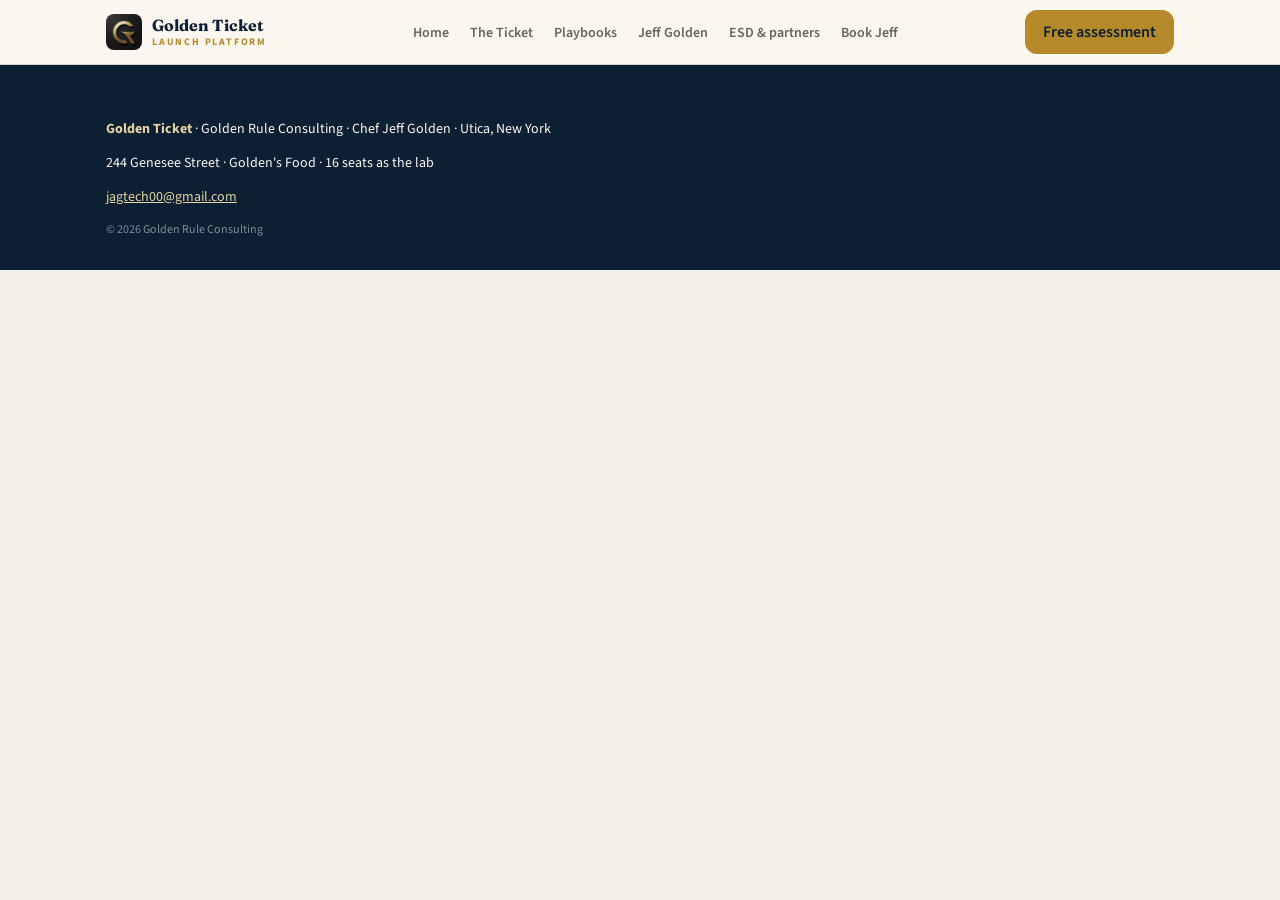
==== commit 078e1213: "Golden Ticket Assessment: 20 complete clickable playbooks + live homepage" ====
--- a/index.html
+++ b/index.html
@@ -3,8 +3,8 @@
 <head>
   <meta charset="UTF-8" />
   <meta name="viewport" content="width=device-width, initial-scale=1" />
-  <title>Golden Ticket · Restaurant Launch Platform</title>
-  <meta name="description" content="Golden Ticket is the restaurant launch sequence built by Chef Jeff Golden — from the LLC to the first 30 days, for New York operators." />
+  <title>Golden Ticket Assessment · Restaurant Launch Platform</title>
+  <meta name="description" content="Golden Ticket Assessment — the restaurant launch sequence and operational playbooks built by Chef Jeff Golden. LLC to first 30 days, for New York operators." />
   <link rel="icon" href="favicon.svg" type="image/svg+xml" />
   <meta property="og:title" content="Golden Ticket" />
   <meta property="og:description" content="Launch the restaurant. Stay open." />
@@ -57,6 +57,21 @@
       nav.top { display:none; }
       aside.board { position: static; display:grid; grid-template-columns: 1fr 1fr; }
     }
+
+    .chip { display:inline-flex; align-items:center; height:40px; padding:0 14px; border-radius:999px; border:1px solid var(--line); background:var(--card); font-size:14px; font-weight:600; text-decoration:none; color:var(--muted); margin:0 8px 8px 0; }
+    .chip.on { background:var(--navy); color:var(--cream); border-color:var(--navy); }
+    .pb-check { display:flex; gap:12px; width:100%; text-align:left; min-height:44px; padding:12px; border-radius:12px; border:1px solid var(--line); background:var(--cream); font-size:14px; margin:8px 0; }
+    .pb-check.on { border-color: var(--ok); background:#eef5f0; text-decoration: line-through; color:var(--muted); }
+    .box { width:20px; height:20px; border-radius:6px; border:1px solid var(--line); background:var(--card); flex-shrink:0; margin-top:1px; }
+    .pb-check.on .box { background:var(--ok); border-color:var(--ok); }
+    .dot { width:6px; height:6px; border-radius:99px; background:var(--gold); margin-top:8px; flex-shrink:0; }
+    .supply { display:inline-block; border:1px solid var(--line); background:var(--paper); border-radius:999px; padding:6px 12px; font-size:12px; margin:4px 4px 0 0; }
+    .bar { height:6px; background:var(--line); border-radius:99px; overflow:hidden; }
+    .bar > i { display:block; height:6px; background:var(--gold); }
+    @media print {
+      header.top, footer, aside.board, .print-hide { display:none !important; }
+      .layout { display:block; padding:0; }
+    }
   </style>
 </head>
 <body>
@@ -69,6 +84,7 @@
       <nav class="top">
         <a href="#/">Home</a>
         <a href="#/app">The Ticket</a>
+        <a href="#/playbooks">Playbooks</a>
         <a href="#/about">Jeff Golden</a>
         <a href="#/partners">ESD & partners</a>
         <a href="#/contact">Book Jeff</a>
@@ -86,13 +102,14 @@
     </div>
   </footer>
   <script>
-    const DATA = {"PHASES":[{"id":"entity","number":"01","title":"Form the business","window":"Weeks 1–3","intent":"Get legal, banked, insured, and tax-ready before you spend a dollar on tile."},{"id":"site","number":"02","title":"Lock the room","window":"Weeks 2–8","intent":"Lease, occupancy, fire, grease, and the bones of a kitchen that can pass."},{"id":"health","number":"03","title":"Health department","window":"Weeks 4–12","intent":"Plan review, certified manager, and a permit you can hang on the wall."},{"id":"alcohol","number":"04","title":"Liquor, if you serve","window":"3–8 months","intent":"SLA is slow. Start it the day the lease is real — or skip it cleanly."},{"id":"kitchen","number":"05","title":"Kitchen systems","window":"Weeks 6–12","intent":"Equipment, sinks, cold holding, and the records inspectors actually ask for."},{"id":"menu","number":"06","title":"Menu and money","window":"Weeks 6–10","intent":"Costed recipes, allergens, vendors, and a POS that does not fight you."},{"id":"people","number":"07","title":"People","window":"Weeks 8–12","intent":"Hire, train, and schedule like the first Saturday will be busy — because it will."},{"id":"preopen","number":"08","title":"Pre-open week","window":"7 days before service","intent":"Self-inspect, dummy service, posters on the wall, first delivery in."},{"id":"thirty","number":"09","title":"First 30 days","window":"Days 1–30","intent":"The habits that keep the doors open after the ribbon is cut."}],"TASKS":[{"id":"entity-structure","phase":"entity","title":"Choose the structure (LLC is the usual call)","summary":"Most NY independents open as an LLC. Keep personal assets off the chopping block.","why":"A restaurant is a liability machine. One slip-and-fall or unpaid vendor should not take the house.","how":["Talk to a NY accountant or small-business attorney for 45 minutes — cheaper than guessing.","LLC is the default for a 16–60 seat independent. S-corp election can come later if payroll warrants it.","Do not open in your personal name. Inspectors, landlords, and insurers all want an entity."],"typicalDays":"1–2 days to decide","required":true},{"id":"entity-llc","phase":"entity","title":"File the NY LLC with the Department of State","summary":"Articles of Organization through DOS. Get the filing receipt and keep it in the binder.","why":"You cannot get an EIN, bank account, or most permits without proof the company exists.","how":["File Articles of Organization with NYS Department of State (online is fastest).","Pay the filing fee. Save the stamped filing receipt as a PDF and a paper copy.","Publish if your county still requires LLC publication — many upstate counties do. Budget for two newspapers."],"typicalDays":"1–10 days (online is faster)","required":true,"nyLink":{"label":"NYS Department of State — Business Filing","href":"https://dos.ny.gov/limited-liability-companies"}},{"id":"entity-ein","phase":"entity","title":"Get an EIN from the IRS","summary":"Free, online, same day. You need it for the bank, payroll, and sales tax.","why":"Every vendor, the state, and Square will ask for it. Do this the afternoon the LLC files.","how":["Use the IRS EIN assistant as the responsible party of the LLC.","Print the CP 575 confirmation and put it behind the DOS receipt.","Never pay a third-party site for an EIN. It is free from IRS.gov."],"typicalDays":"Same day","required":true,"nyLink":{"label":"IRS EIN assistant","href":"https://www.irs.gov/businesses/small-businesses-self-employed/apply-for-an-employer-identification-number-ein-online"}},{"id":"entity-dba","phase":"entity","title":"File a DBA if the sign will not match the LLC name","summary":"Golden's Food LLC can hang a different name. County clerk files the assumed name.","why":"Banks, Square, and the health permit need the legal name and the name on the awning to connect.","how":["File the Certificate of Assumed Name with the county clerk where you operate.","Match the assumed name exactly to the sign, menus, and social accounts."],"typicalDays":"1–5 days","required":false},{"id":"entity-bank","phase":"entity","title":"Open a dedicated business checking account","summary":"EIN + LLC docs + your ID. Never mix household money with the drawer.","why":"Commingling is how good operators lose the LLC shield and cannot see if the place is making money.","how":["Bring DOS filing, EIN letter, ID, and opening deposit.","Order a debit card and a book of checks. Set up online bill pay.","Decide now: owner draw is a transfer, not a swipe at the grocery store."],"typicalDays":"1 day in branch","required":true},{"id":"entity-sales-tax","phase":"entity","title":"Certificate of Authority — NYS sales tax","summary":"Register with Tax and Finance before you sell a single coffee.","why":"Food service collects sales tax on a lot of tickets. Operating without a Certificate of Authority is a fast, ugly problem.","how":["Register on NY Business Express / Tax and Finance.","Print the Certificate of Authority and post it where staff can find it.","Know which of your items are taxable (most prepared food is). Ask your accountant once, write it down."],"typicalDays":"A few days to 2 weeks","required":true,"nyLink":{"label":"NY Business Express — sales tax","href":"https://www.businessexpress.ny.gov/"}},{"id":"entity-insurance","phase":"entity","title":"General liability, property, and workers' comp","summary":"Landlord and health department will both ask. Get quotes while the lease is in redline.","why":"One burn, one slip, one grease fire. Uninsured restaurants close. Insured ones stay in the fight.","how":["General liability is non-negotiable. Ask for restaurant-class coverage, not a generic shop policy.","If you have any employee — even one — you need workers' compensation and NYS disability.","If you lease, the landlord will require to-be-named additional insured. Get the certificate before keys.","Contents / equipment coverage matters the day the walk-in is delivered."],"typicalDays":"3–10 days for certificates","required":true},{"id":"entity-labor","phase":"entity","title":"Unemployment insurance and disability registration","summary":"NYS Department of Labor and Workers' Comp Board. Required the moment you have payroll.","why":"You will get a letter. Better that it is expected than a surprise with penalties.","how":["Register as an employer with NYS Department of Labor when you hire.","Disability (DB-120.1) and paid family leave sit with a carrier — often the same as workers' comp.","Post the required labor posters on day one of staff in the building."],"typicalDays":"1 week","required":true,"nyLink":{"label":"NYS Department of Labor — employers","href":"https://dol.ny.gov/employers"}},{"id":"entity-books","phase":"entity","title":"Set the books (and a simple weekly close)","summary":"QuickBooks or a clean spreadsheet plus Square. Know food cost every Monday.","why":"Places do not die from bad pancakes. They die from not knowing the number until the rent check bounces.","how":["Chart of accounts: food, bev, labor, occupancy, paper, repairs, owner draw.","Connect Square (or your POS) so tickets land in the books daily.","Friday close: cash counted, tips handled, invoices entered. No 'I'll catch up Sunday.'"],"typicalDays":"1–2 days to set up","required":true},{"id":"site-criteria","phase":"site","title":"Write the site criteria before you fall in love with a room","summary":"Seats, hood, grease, parking, water, neighbors, and rent as a percent of projected sales.","why":"A cheap rent with no hood is the most expensive room you will ever take.","how":["Cap occupancy rent at a number you can survive in a slow February. Independents often target 8–12% of sales.","Confirm: existing Type I hood, grease interceptor, restrooms that can pass, and a sink package that is not a teardown.","Visit at the hour you will be busiest. Count parking. Listen to the neighbors."],"typicalDays":"Ongoing until signed","required":true},{"id":"site-lease","phase":"site","title":"Negotiate a restaurant lease, not a shop lease","summary":"HVAC, grease, exclusive use, assignment, hours, and who pays when the hood dies.","why":"Generic commercial leases bury operators. Get restaurant language or walk.","how":["Spell out who owns and maintains the hood, Ansul, HVAC, and grease trap.","Get exclusive use for your concept on the plaza if you can.","Build a permitting contingency: if health or occupancy cannot be obtained in X days, you can exit.","Have a lawyer who has done food service leases read it. Not your cousin."],"typicalDays":"2–6 weeks of redlines","required":true},{"id":"site-zoning","phase":"site","title":"Confirm zoning and Certificate of Occupancy","summary":"Food service in this occupancy, this load, this use. Get it in writing from the city or town.","why":"A beautiful build-out in the wrong zone is a storage unit with a marble counter.","how":["Ask the building department: current C of O, allowed use, seating load, restroom count.","If the last use was not food service, budget time for a change of use and possibly a variance.","Keep the written answer in the binder. Verbal 'should be fine' is not a permit."],"typicalDays":"1–4 weeks","required":true},{"id":"site-building","phase":"site","title":"Building permit and fire marshal","summary":"Any hood work, walls, plumbing, or electrical needs a permit. Fire will look at suppression and exits.","why":"Unpermitted work fails the health pre-op and the insurance claim after a fire.","how":["Submit plans if you are moving walls, adding a hood, or changing occupancy load.","Ansul / hood suppression must be currently tagged. Schedule the fire inspection before health walks.","Exit signs, emergency lights, and occupant load posted. Test them."],"typicalDays":"2–8 weeks depending on the town","required":true},{"id":"site-plumbing","phase":"site","title":"Grease interceptor, mop sink, and indirect drains","summary":"Health and plumbing code both care. A missing interceptor is a stop-work.","why":"Inspectors look under the dish table. So do city sewer departments after the first clog.","how":["Confirm grease interceptor size and pumping contract.","Mop sink with chemical storage above the splash line, not in the food room.","Prep sinks and ice machines need air gaps / indirect waste. Photograph them."],"typicalDays":"Tied to build-out","required":true},{"id":"site-waste","phase":"site","title":"Dumpster, recycling, and pest contract","summary":"Signed pest control is not optional. Dumpster lids that close are not optional.","why":"The first failed inspection in a new room is often the alley, not the line.","how":["Contract a licensed pest company for monthly service and a bait map.","Dumpster on a hard pad, lids closed, away from the back door if you can.","Keep the service log in the same binder as the temp sheets."],"typicalDays":"1 week to contract","required":true},{"id":"site-ada","phase":"site","title":"Access: restroom, door, and path of travel","summary":"You will be asked. Fix it during build-out, not after a complaint.","why":"A 16-seat room still has to let people in. This is the law and it is the right thing.","how":["Check door widths, restroom grab bars, and a route from the entrance that is not a storage gauntlet.","If the building is old, document what you can reasonably do and talk to the building department."],"typicalDays":"During build-out","required":true},{"id":"site-sign","phase":"site","title":"Sign permit and awning","summary":"Cities care about the face of the block. File it; do not surprise them on opening day.","why":"A $4,000 sign sitting in a crate because of a missing permit is a stupid delay.","how":["Submit renderings with the landlord's written approval.","Confirm lighting rules if you want a night glow."],"typicalDays":"2–6 weeks","required":false},{"id":"health-call","phase":"health","title":"Call the county health department on day one of the lease","summary":"Oneida County and every other NY county have their own packet. Get it before you buy equipment.","why":"Plan review exists so you do not install a three-bay in the wrong place. Calling late is how openings slip 60 days.","how":["Ask for the food service establishment packet, plan-review checklist, and fee schedule.","Get the name of the inspector or plan reviewer. Write it in the binder.","Tell them your concept, seating, and whether you are a conversion or a raw build."],"typicalDays":"One phone call, then their calendar","required":true},{"id":"health-plans","phase":"health","title":"Submit plan review: layout, finishes, menu, equipment","summary":"Floor plan with sinks, finish schedule, equipment spec sheets, and a menu.","why":"They are looking for hand sinks in the right spots, washable surfaces, and a flow that does not cross dirty with ready-to-eat.","how":["Draw the room: cook line, prep, dish, dry storage, chemical, restrooms, hand sinks.","Finish schedule: floors, walls, ceilings — smooth, cleanable, coved base where they want it.","Attach spec sheets for every piece of refrigeration, the dish machine, and the hood.","Include a menu so they can see raw animal foods, cooling, and allergen risk."],"typicalDays":"2–6 weeks in review","required":true},{"id":"health-cfpm","phase":"health","title":"Certified Food Protection Manager","summary":"ServSafe or another ANSI-accredited course. Someone on the permit must hold it.","why":"NY expects a certified person responsible for the operation. Inspectors will ask to see the card.","how":["Take an accredited CFPM course. ServSafe Manager is the common path.","Post a copy in the office. Original in the binder.","If you are a solo operator, that person is you. Do not open hoping to 'get to it.'"],"typicalDays":"1–2 days of class + exam","required":true},{"id":"health-allergen","phase":"health","title":"Allergen awareness and the matrix on the line","summary":"Staff must be able to answer 'does this have milk?' without guessing.","why":"A wrong answer puts someone in an ambulance. Inspectors and guests both test you.","how":["Build an allergen matrix for every menu item: milk, egg, fish, shellfish, tree nuts, peanut, wheat, soy, sesame.","Train every person who takes an order. Quiz them before opening.","Mark daily specials the same day you plate them — morels, nuts, and dairy sneak in."],"typicalDays":"2–3 days to build, then ongoing","required":true},{"id":"health-policy","phase":"health","title":"Employee health policy — in writing, signed","summary":"Vomit, diarrhea, jaundice, sore throat with fever: stay home. No exceptions because you are short.","why":"One sick cook can close you. The policy is what the inspector wants to see, and it is how you sleep.","how":["Write a one-page policy. Every hire signs it on day one.","Have a coverage plan so 'I have to come in' is not the culture.","Keep the signed copies with the training log."],"typicalDays":"Half a day","required":true},{"id":"health-apply","phase":"health","title":"File the food service permit application and fees","summary":"Application, payment, CFPM proof, and any water/sewer letters they want.","why":"No permit, no open. Do not advertise a date until the application is in.","how":["Fill every blank. Incomplete packets sit at the bottom of the pile.","If you are on a well or septic (rural CNY), budget extra time for water tests.","Keep the receipt. Follow up in writing if you have not heard in the stated window."],"typicalDays":"County-dependent; often 2–4 weeks after complete packet","required":true},{"id":"health-preop","phase":"health","title":"Pass the pre-operational inspection","summary":"The room must be finished, clean, equipped, and documented. This is the gate.","why":"This is the exam. Everything in this platform exists so this hour is boring.","how":["Run the self-inspection in this app the day before. Fix every red item.","Have the binder on the desk: CFPM, pest log, temp logs (even empty, formatted), sick policy, allergen matrix.","Walk the inspector the way you walk a guest — lights on, no excuses, no wet floors."],"typicalDays":"Scheduled; have a 48-hour buffer before your advertised open","required":true},{"id":"alcohol-decide","phase":"alcohol","title":"Decide beer/wine/liquor now — it changes the calendar","summary":"SLA is measured in months. A beer-and-wine on-premises is still not a weekend project.","why":"Operators blow opening dates waiting on a license they started too late.","how":["If you need alcohol to make the numbers work, start SLA the week the lease is real.","If you do not need it (breakfast/lunch diner), skip it and stay fast. You can add later.","Budget application, notice, possible 500-foot issues near schools and churches."],"typicalDays":"Decision in a day; license in months","required":false,"nyLink":{"label":"NYS Liquor Authority","href":"https://sla.ny.gov/"}},{"id":"alcohol-file","phase":"alcohol","title":"File the SLA application and municipal notice","summary":"Fingerprints, photos, diagrams, landlord forms, and the 30-day municipal notice.","why":"Incomplete SLA files sit. Complete files still take time. Start clean.","how":["Use the current SLA packet. Do not copy a friend's 2019 version.","Serve municipal notice the way they tell you. Keep proof of mailing.","If a consultant does this, you still read every page before it goes."],"typicalDays":"2–4 weeks to assemble, then SLA's clock","required":false},{"id":"alcohol-train","phase":"alcohol","title":"Server training and ID policy","summary":"ATAP or equivalent. Written door policy. No 'they looked 30.'","why":"One sale to a minor can cost the license. The license is the business if you are a bar.","how":["Train every server and bartender before the first pour.","Post the policy. Keep a refusal log."],"typicalDays":"1 day of training","required":false},{"id":"kitchen-layout","phase":"kitchen","title":"Lock the line layout: cook, prep, dish, storage","summary":"Dirty to clean flow. Raw away from ready-to-eat. Hand sink where hands actually are.","why":"A pretty line that crosses raw chicken over the salad station will fail and will make people sick.","how":["Stand in the room and mime a ticket. If you walk through dish to get to the walk-in, redraw it.","Hand sink at cook line and at prep — stocked, not a planter.","Chemicals live in their own closet, never over food."],"typicalDays":"During plan review","required":true},{"id":"kitchen-cold","phase":"kitchen","title":"Cold holding that actually holds 41°F","summary":"Walk-in, reach-ins, prep rails. Thermometers inside, calibrated, logged.","why":"If the rail sits at 48, you do not have a prep table. You have a liability.","how":["Put a hanging thermometer in every box. Check them twice a day from day one of power-on.","Do not overload prep rails. The top inch is where you lose temperature.","Have a backup plan for a dead walk-in: ice, hotel, or close. Write it down."],"typicalDays":"Install + 48 hours of monitoring before food goes in","required":true},{"id":"kitchen-hot","phase":"kitchen","title":"Hot holding, cooking temps, and a working stem thermometer","summary":"135°F hot hold. Cook temps by protein. Calibrate weekly.","why":"Guessing doneness is how you get a visit you will not enjoy.","how":["Buy two metal-stem thermometers. Ice-point calibrate every Monday.","Post cook temps at the grill: poultry 165, ground 155, fish/pork/whole muscle 145 (and know your code).","Steam table is not a reheating method. Reheat to 165, then hold."],"typicalDays":"Equipment lead time + training","required":true},{"id":"kitchen-warewash","phase":"kitchen","title":"Dish machine or three-compartment sink that sanitizes","summary":"Wash, rinse, sanitize. Test strips on a hook, not in a junk drawer.","why":"Inspectors test the sanitizer. So should you, every day.","how":["If a machine: heat or chemical — know which, and have the right strips.","If three-bay: labeled, drainboards, and a clock so sanitizer contact time is real.","Air dry. Towels are not a sanitizer."],"typicalDays":"Install + first chemical delivery","required":true},{"id":"kitchen-storage","phase":"kitchen","title":"Storage: 6 inches off the floor, covered, FIFO, chemicals out","summary":"Shelving, labels, and the refrigerator order that keeps raw on the bottom.","why":"The walk-in is a photograph waiting to happen. Make it a good one.","how":["Shelving 6 inches off the floor. No cardboard fortress.","Ready-to-eat on top, then fish/whole meat, then ground, poultry at the bottom. Always.","Date mark anything opened or prepped. 7-day clock for 41°F holding."],"typicalDays":"One organized day","required":true},{"id":"kitchen-sds","phase":"kitchen","title":"SDS binder, first aid, and burn kit","summary":"Every chemical on the property has a sheet. Staff know where it lives.","why":"OSHA and the inspector. Also the kid who mixes something they should not.","how":["Print SDS for sanitizer, degreaser, delimer, and anything else on the rack.","First aid and burn gel not locked in the office.","Eyewash if you have the chemicals that require it."],"typicalDays":"Half a day","required":true},{"id":"menu-cards","phase":"menu","title":"Recipe cards with yield and plate cost","summary":"Every item has a card. Cost it at today's invoice, not last year's memory.","why":"If you do not know the plate cost, you are guessing the rent.","how":["One card per item: ingredients, ounces, yield, plate cost, sell price, allergen flags.","Target food cost you can live with — many independents need 28–32% on the mix, not on the hero dish.","Re-cost when the invoice jumps. Eggs and butter will jump."],"typicalDays":"3–7 days for a tight menu","required":true},{"id":"menu-specials","phase":"menu","title":"Daily specials system (the chalkboard, not a panic)","summary":"A written method for specials: cost, allergen, 86 time, and who tells the floor.","why":"Specials are how a small room stays interesting. Uncosted specials are how you work for free.","how":["Template: name, ingredients, cost, price, allergens, portion, 86 count.","If you run foraged morels or garden produce, write the source and the cook method that day.","The board matches the ticket. No oral-only specials on a Saturday."],"typicalDays":"Build the template in a day; use it forever","required":true},{"id":"menu-vendors","phase":"menu","title":"Open vendor accounts and a receiving standard","summary":"Primary broadliner, produce, bread, coffee, chemical. Reject warm protein. Always.","why":"The back door is where food safety and money both leak.","how":["Open accounts before you need product. First-order minimums will surprise you.","Receiving: check temps on protein, dates, and the invoice against the order.","Keep a local list for the things that make the room yours — bakers, farms, foragers you trust."],"typicalDays":"1–2 weeks for credit applications","required":true},{"id":"menu-pos","phase":"menu","title":"POS live: Square (or your system) with the real menu","summary":"Categories, modifiers, tax, discounts, cash drawer. Test a dummy day.","why":"Opening on a phone calculator is how tickets get lost and tax gets missed.","how":["Build the menu in the POS exactly as it will print.","Set tax the way NY wants it for your mix.","Run a fake lunch: 20 tickets, a void, a comp, a cash drop. Fix what breaks."],"typicalDays":"2–4 days","required":true},{"id":"menu-par","phase":"menu","title":"Opening par levels and a Thursday order rhythm","summary":"Do not fill the walk-in like a warehouse. Small rooms die of over-ordering.","why":"Cash in a case of product you will throw away is cash you needed for payroll.","how":["Par by item for the first two weeks based on a conservative cover count.","Order days on the calendar. Not 'when we remember.'","Prep lists from the par, not from vibes."],"typicalDays":"1 day to write, then weekly edits","required":true},{"id":"people-plan","phase":"people","title":"Staffing plan that matches the actual room","summary":"A 16-seat diner can be a solo plus one. A 60-seat night needs a real line. Write the number.","why":"Labor is the second thing that closes places. The first is not knowing labor.","how":["Schedule to covers, not to hope. Opening week is heavier. Week three should tighten.","If you are the cook, the dish, and the register, write what happens when you are sick. Now.","Budget training hours. Untrained people are more expensive than a paid shadow shift."],"typicalDays":"2 days","required":true},{"id":"people-hire","phase":"people","title":"Hire, I-9, and a one-page handbook","summary":"Legal hire packet. Then four pages max: clock, food, phones, respect, call-out.","why":"Culture is what you tolerate on day three, not what you laminated in March.","how":["I-9, W-4, state tax, direct deposit. Do it before they touch food.","Handbook: health policy, allergen, dress, no-phone on the line, how we talk to guests.","Paid trial shift if you can. Watch how they wash their hands when they think you are not."],"typicalDays":"2–4 weeks of hiring","required":true},{"id":"people-train","phase":"people","title":"Food handler training and a station walk-through","summary":"Every person: handwash, temps, allergens, 86s, and where the fire pull is.","why":"You cannot be on every ticket. Training is how your standards leave the office.","how":["A written opening checklist per station.","Quiz them on the allergen matrix and the sick policy.","Fire suppression pull, extinguisher, and evacuation — once, out loud, before guests."],"typicalDays":"3–5 training shifts","required":true},{"id":"preopen-clean","phase":"preopen","title":"Deep clean as if the inspector is in the parking lot","summary":"Ceilings, gaskets, behind the line, the alley, the restroom. Then do it again.","why":"Opening dirty sets the standard. Opening clean is easier to keep than to recover.","how":["Gaskets, hood filters, floor drains, can opener, ice machine chute.","Restroom: soap, towels, trash, a working lock, a clean fan.","Photograph the walk-in and the line the night before. If you would not post it, clean it."],"typicalDays":"2 days","required":true},{"id":"preopen-self","phase":"preopen","title":"Run the full pre-inspection in this app","summary":"Score it honestly. Fix red items before anyone official walks in.","why":"The inspector's list is not a surprise. Failing a self-audit and opening anyway is a choice.","how":["Use the Inspection tool. No 'we'll get it Monday.'","Criticals first: temps, hand sinks, sanitizer, storage order, pest.","Print or screenshot the score for the binder."],"typicalDays":"3 hours + fixes","required":true},{"id":"preopen-dummy","phase":"preopen","title":"Friends-and-family or a dummy service","summary":"Twenty real tickets. POS, plating, 86s, dish pit, and the pass. Then a debrief.","why":"Opening night is the wrong time to learn the printer is in the wrong place.","how":["Invite people who will tell you the truth.","Run it like service: tickets, times, temps, close-out.","Write three fixes. Do those fixes before the public."],"typicalDays":"One service + one recovery day","required":true},{"id":"preopen-posters","phase":"preopen","title":"Posters, choke chart, occupancy, and emergency numbers","summary":"Labor law, allergy notice, handwash signs, occupancy load, and who to call at 2 a.m.","why":"Missing posters are free points off. Missing a choke chart is worse.","how":["NYS labor posters from the official source — current year.","Handwash signs at every sink. Occupant load where the fire marshal wants it.","Emergency sheet: fire, police, plumber, hood company, health department, landlord."],"typicalDays":"Half a day","required":true},{"id":"preopen-delivery","phase":"preopen","title":"First deliveries in, dated, and put away correctly","summary":"Do not leave cases on the floor 'until later.' Later is how you fail.","why":"The first walk-in photograph should look like you meant it. Cases on the floor are how pests and inspectors both win.","how":["Receive, temp, date, shelve. Poultry on the bottom.","Break down cardboard out the back, not in the prep room.","Ice machine flushed and scooped with a handled scoop, stored outside the bin."],"typicalDays":"1–2 days before open","required":true},{"id":"thirty-open","phase":"thirty","title":"Opening and closing checklists — every shift, no exceptions","summary":"Temps, sanitizer, hand sinks, cash, 86s, and a clean line. Signed.","why":"Discipline is the product. Guests can taste when you skip it.","how":["Open: temps, sinks, sanitizer, lights, restroom, first prep list.","Close: cover, date, wipe, floors, trash, cash, notes for morning you.","If you are solo, the list is how you do not drop a ball when you are tired."],"typicalDays":"Every day","required":true},{"id":"thirty-cost","phase":"thirty","title":"Weekly food cost and a Thursday trim","summary":"Invoices vs. sales. 86 the loser. Push the winner. Order less of what died in the box.","why":"The first 30 days are where over-ordering becomes a habit or a lesson.","how":["Every Monday: last week's food purchases ÷ food sales.","Walk the walk-in with a marker. Date marks that are tired become staff meal or compost — not a hope.","Specials exist to use on-hand product with a profit, not to hide a mistake."],"typicalDays":"Monday, 45 minutes","required":true},{"id":"thirty-guest","phase":"thirty","title":"Talk to guests and fix one thing a day","summary":"A 16-seat room is a focus group. Write what they say. Change the room, not your story.","why":"You already know how to cook. The first month teaches you how this neighborhood eats.","how":["One notebook. One line per shift: what sold, what came back, what they asked for.","Do not rebuild the menu on day four. Do change the thing that failed twice.","Community is the marketing plan: names, regulars, the person at the end of the counter."],"typicalDays":"Every shift","required":true},{"id":"thirty-inspect-ready","phase":"thirty","title":"Stay inspection-ready on a random Tuesday","summary":"If they walked in during the rush, you should be bored, not scared.","why":"The second inspection is the real one. Opening-day shine fades. Systems should not.","how":["Temp logs filled. Not filled in after the fact.","Sanitizer at the right ppm. Strips not expired.","Walk-in still in the right order. If it is not, stop and fix it before the next ticket."],"typicalDays":"Every day","required":true}],"PLAYBOOKS":[{"slug":"storage-order","title":"Refrigerator storage order","kicker":"The walk-in photograph","minutes":"10 min to set · forever to keep","summary":"Ready-to-eat on top. Raw poultry on the bottom. Everything covered and dated. This is the first thing a good inspector photographs.","steps":[{"title":"Top shelves — ready-to-eat and produce that will not be cooked","body":"Washed greens, cooked food, dairy, leftovers that will be reheated, garnishes. Covered. Dated. Nothing raw above this line, ever."},{"title":"Next — whole muscle seafood and whole cuts of beef or pork","body":"These cook to a lower temperature than ground or poultry. Keep them below RTE and above ground meats."},{"title":"Lower — ground meats","body":"Ground beef, sausage, anything comminuted. Leak risk is higher. Tray them so a package cannot drip."},{"title":"Bottom — raw poultry","body":"Chicken and turkey live on the lowest shelf, in pans, never in leaking grocery bags. If it drips, it drips into a pan, not onto ready-to-eat food."},{"title":"Doors and drawers","body":"Prep rails follow the same logic. Do not park raw chicken next to the cut tomatoes because it 'fits.'"}],"inspectorLook":"They will open the walk-in before they say hello. If they see chicken over cut fruit, the visit is already going badly.","jeffNote":"I have watched operators argue with gravity. Gravity always wins. Put the bird on the bottom and go cook."},{"slug":"temps","title":"Temperature control","kicker":"The number that does not lie","minutes":"Twice a shift","summary":"41°F or below for cold. 135°F or above for hot hold. Reheat to 165°F. Calibrate the thermometer. Write the number down.","steps":[{"title":"Calibrate on Mondays — ice point","body":"Stir ice water. Stem in the slush, not the glass bottom. 32°F. If it is not, adjust or replace. A lying thermometer is worse than none."},{"title":"Cold holding","body":"Walk-in, reach-in, prep rail: 41°F or below. Log morning and afternoon. If a rail is 46°F, pull product, ice it, call for service — do not 'watch it.'"},{"title":"Cooking","body":"Poultry 165°F. Ground meats 155°F. Fish, pork, and whole muscle steaks 145°F (and know your local code). Check the thickest part."},{"title":"Hot holding and reheating","body":"Hold at 135°F or above. Leftovers go from cold to 165°F in two hours or less, then hold. The steam table is not a microwave."},{"title":"Cooling","body":"135°F to 70°F in 2 hours, then to 41°F in 4 more. Shallow pans, ice baths, uncovered while cooling, then cover. Chili in a stockpot overnight is how people get sick."}],"inspectorLook":"They will ask for the log and then temp the rail themselves. If the paper and the product disagree, they believe the product.","jeffNote":"I taught this for Compass Group in the '90s and I still walk to the box with a stem thermometer. Ink on a clipboard only matters if it matches the food."},{"slug":"handwashing","title":"Handwashing that actually happens","kicker":"The cheapest control you have","minutes":"20 seconds, all day","summary":"Dedicated sink, hot water, soap, towels, a trash within reach. Hands washed after raw, after restroom, after phone, after money, after trash.","steps":[{"title":"The sink is not a dump station","body":"No bus pans, no utensils, no food. If it is blocked, people will not use it. That is on you, not them."},{"title":"Stock it like you mean it","body":"Soap, paper towels, hot water that is actually hot, a trash can. Check it on the open list."},{"title":"When","body":"Before prep. After raw protein. After restroom. After eating. After handling money or the phone. After taking out trash. After touching the face or the floor."},{"title":"Gloves are not a personality","body":"Gloves over dirty hands are a gift wrap on a problem. Wash, then glove. Change gloves between raw and ready-to-eat."}],"inspectorLook":"They watch without announcing it. If a cook cracks eggs and then plates toast, the citation writes itself.","jeffNote":"In a 16-seat room you are five feet from the guest. They can see the sink. Act like it."},{"slug":"date-mark","title":"Date marking and leftovers","kicker":"Seven days, then it is gone","minutes":"As you prep","summary":"Opened TCS food and prepped food get a date. Hold at 41°F. Seven days including the day you made it. When in doubt, throw it out.","steps":[{"title":"What gets a date","body":"Anything you open, cook, or prep that is time/temperature control for safety: soups, meats, cut tomatoes, cut melons, cooked noodles, house sauces."},{"title":"How to mark","body":"Day made / day discard. Or a simple 'use by' that you all understand. One system, not three Sharpies with three brains."},{"title":"The clock","body":"Seven days at 41°F, counting today. Freeze stops the clock. Thawing restarts you at the remaining days, not a new seven."},{"title":"Staff meal is not a loophole","body":"If it is past date, it is not staff meal. It is trash. Feeding the crew something you would not serve a guest is how you train the wrong standard."}],"inspectorLook":"They will pull a pan at random and ask you to read the date. Hesitation is an answer.","jeffNote":"A small walk-in makes you honest. If you cannot see the date, you have too much product."},{"slug":"allergens","title":"Allergen control","kicker":"No guessing at the pass","minutes":"Build once · check every special","summary":"Milk, egg, fish, shellfish, tree nuts, peanut, wheat, soy, sesame. A matrix for the menu. A method for specials. A trained 'I don't know — let me check' instead of a shrug.","steps":[{"title":"Build the matrix","body":"Every menu item, every major allergen. Include shared fryer oil and shared cutting boards. Cross-contact is contact."},{"title":"Specials and foraged items","body":"Morels cooked in butter are a dairy dish. Say so on the board. Do not let a vegan special pick up fish from a pan."},{"title":"The sentence staff must use","body":"'Let me check the card.' Never 'should be fine.' The card lives at the pass."},{"title":"When you cannot control it","body":"If you cannot make it safely, say no. A lost ticket is cheaper than a hospital."}],"inspectorLook":"They may ask a server a direct allergen question. The right answer is the card, not confidence.","jeffNote":"I run vegan specials in a meat-and-eggs diner. That only works because the pan, the board, and the story match."},{"slug":"pest","title":"Pest prevention","kicker":"The alley tells on you","minutes":"Daily eyes · monthly service","summary":"Sealed doors, closed dumpsters, no cardboard cities, a licensed tech with a map. You cannot spray your way out of crumbs.","steps":[{"title":"Contract a licensed company","body":"Monthly service, bait map, and a log you can show. DIY bombs in a food room are how you close."},{"title":"Doors and docks","body":"Sweeps on the back door. Screen if it stays open. If you can see daylight under the door, so can a mouse."},{"title":"The dumpster","body":"Lids closed. Pad clean. Distance from the door if the lot allows. Spills rinsed, not left for raccoons."},{"title":"Inside","body":"No food overnight on the line. Floor drains clean. Dry storage off the floor. Break down boxes the day they arrive."}],"inspectorLook":"Droppings, gnawed bags, or a wide-open dumpster next to the screen door — that is a critical conversation.","jeffNote":"I have a swampy back lot and I still win this. Closed lids and a real pest contract. Not hope."},{"slug":"opening","title":"Daily opening","kicker":"Before the lights hit the board","minutes":"25–40 min","summary":"A written list so a tired brain does not skip the rail temp. Sign it. That signature is the standard.","steps":[{"title":"Walk the room","body":"Restroom stocked. Dining wiped. Lights. Music at a level you would eat under. Board matches the POS."},{"title":"Temps and sanitizer","body":"Every box, the rail, the dish machine or three-bay. Log it. Mix sanitizer, test strips, buckets labeled."},{"title":"Hands and line","body":"Hand sinks stocked. Cutting boards out. First prep list. Stem thermometer in the pocket, not the drawer."},{"title":"Money and 86s","body":"Drawer counted. 86 list from last night reviewed. Specials costed and flagged for allergens."}],"inspectorLook":"A completed open log from this morning is a quiet, beautiful thing to put in someone's hand.","jeffNote":"I start around 5 a.m. The list is how the room is ready when the first regular walks in, even if I slept poorly."},{"slug":"closing","title":"Daily closing","kicker":"Morning you is a guest","minutes":"30–50 min","summary":"Cover, date, wipe, floor, trash, cash, a note. Leave the room the way you wanted to find it at 5 a.m.","steps":[{"title":"Food","body":"Cover, date, correct shelf. Nothing cooling in a deep pot. Rails emptied if they will not hold overnight."},{"title":"Line and dish","body":"Wipe, degrease, floors, mats hung if that is your system. Dish pit empty. Machine drained per the maker."},{"title":"Trash and pests","body":"Trash out, dumpster lids closed, back door locked, lights as needed. No open product on the line."},{"title":"Cash and notes","body":"Count, drop, tip out. Three lines for morning: what 86'd, what broke, what to order."}],"inspectorLook":"They do surprise visits at close. A clean pit at 2 p.m. is good. A clean pit at night is the culture.","jeffNote":"Solo operators skip close when they are cooked. That is how the fruit flies start. Stay for the last ten minutes."},{"slug":"receiving","title":"Receiving and vendors","kicker":"The back door is a control point","minutes":"Every delivery","summary":"Check temperature, dates, and the invoice. Reject warm protein. Put it away before the next ticket, not after the rush 'dies down.'","steps":[{"title":"Be there","body":"If you cannot receive, do not let them dump and run. A signed invoice for product you did not check is your problem."},{"title":"Temp protein","body":"Cold items 41°F or below. Frozen still frozen. If a case of chicken is 48°F, refuse it. Call the house."},{"title":"Invoice vs. order","body":"Credits for shorts. No mystery items. Prices that jumped get a circle and a later call — not a shrug."},{"title":"Put away","body":"Right shelf, date if you open it, cardboard out. Do not build a cardboard fort in dry storage."}],"inspectorLook":"They may ask how you handle a bad delivery. 'We take whatever' is the wrong sentence.","jeffNote":"I have turned a driver around. He did not like it. The inspector never had to."},{"slug":"sick","title":"Sick worker policy","kicker":"Stay home","minutes":"Write once · enforce always","summary":"Vomit, diarrhea, jaundice, sore throat with fever, or an infected wound you cannot cover: you are not on the line. The policy is paper and culture.","steps":[{"title":"Write it in one page","body":"Symptoms, who to call, how many hours symptom-free before return (follow your health department — often 24 hours symptom-free without medicine for vomit/diarrhea)."},{"title":"Sign on hire","body":"Every person, including you. File it."},{"title":"Have a coverage plan","body":"If the only cook is you, the plan might be 'close the room.' That is legal. Cooking sick is not a flex."}],"inspectorLook":"They will ask for the policy. Then they will watch whether anyone on the line looks like they should be in bed.","jeffNote":"I have worked through things I should not have. That is a confession, not a method. Do not copy that part."},{"slug":"sanitizing","title":"Cleaning and sanitizing","kicker":"Wash, rinse, sanitize, air dry","minutes":"All day","summary":"Soap removes. Sanitizer kills what is left on a clean surface. Dirty + sanitizer is perfume on a problem.","steps":[{"title":"Three steps, in order","body":"Wash with detergent. Rinse. Sanitize at the right concentration. Air dry. Towel-drying cooked food contact surfaces is a habit to break."},{"title":"Test strips","body":"Chlorine or quat — match the chemical. Strips expire. Buckets get changed when they look like soup, not at close only."},{"title":"In-place cleaning","body":"Boards, knives, slicer, can opener, prep tables between raw and RTE. The slicer is a favorite hiding place."},{"title":"Night work","body":"Floors, drains, gaskets, behind the line. The things guests never see and inspectors always do."}],"inspectorLook":"They dip a strip in your bucket. Have a bucket.","jeffNote":"Chemical is not a personality either. Right ppm, right time, then leave it alone."},{"slug":"costing","title":"Menu costing","kicker":"Know the plate before you print the board","minutes":"Per item, then Mondays","summary":"Recipe, yield, invoice price, plate cost, sell price. Specials get the same math. A pretty dish that loses $2 is a hobby.","steps":[{"title":"Card every item","body":"Ounces in, yield out, garnish included. The parsley and the lemon are not free."},{"title":"Price from cost, then from the neighborhood","body":"If the math needs $18 and the block will pay $12, that is not a price problem yet — it is a dish problem."},{"title":"Watch the mix","body":"A 22% food-cost egg plate can carry a 38% morel special. The mix has to land where the rent gets paid."},{"title":"Re-cost when invoices jump","body":"Eggs, butter, coffee, protein. A quarterly menu with weekly invoice shock is how you work for the vendor."}],"inspectorLook":"They will not cost your menu. Your landlord will, indirectly.","jeffNote":"I give morels away sometimes because I want to. That is a decision I can see. Hidden giveaways in portioning are not generosity — they are fog."},{"slug":"solo","title":"Solo operator survival","kicker":"One body, a whole restaurant","minutes":"The whole day","summary":"A 16-seat room can be one person. It cannot be one person with no lists, no pars, and no plan for a sick day.","steps":[{"title":"Lists do the remembering","body":"Open, close, prep, order. If it is only in your head, it is not a system. It is a bet."},{"title":"Menu that one pair of hands can execute","body":"Every extra pan is a minute you do not have when the counter fills. Tight menu, honest specials."},{"title":"Prep the day before","body":"Morning you should be cooking and greeting, not starting stocks from zero."},{"title":"Write the sick-day plan","body":"Close. Call a backup. Shorten hours. Pick one and tell the regulars how they will hear about it."}],"inspectorLook":"Solo is not an excuse for missing logs. The code does not care that you are also the dishwasher.","jeffNote":"Seven years solo, twelve-hour days. The ticket rail and the checklists are how I still like the work. Pride without a system is just exhaustion."},{"slug":"inspection-day","title":"Health inspection day","kicker":"Be boring","minutes":"The visit is an hour · the prep is every day","summary":"Binder out, lights on, no speeches. Walk them through a room that is already right.","steps":[{"title":"The binder","body":"CFPM card, permit, pest log, temp logs, sick policy, allergen matrix, last inspection. One binder, labeled, not a junk drawer."},{"title":"The walk","body":"Greet. Wash your hands where they can see. Let them lead. Answer what was asked. Do not narrate your life story over a dirty gasket."},{"title":"If something is wrong","body":"Fix it in front of them if you can. Do not hide it. Hiding is the thing they remember."},{"title":"After","body":"Read the report before they leave if they will let you. Ask how to close any violation. Put the report in the binder. Do the thing that day."}],"inspectorLook":"They have seen every performance. Clean, documented, and calm is the only one that works.","jeffNote":"I want the visit to be dull. Dull means the systems worked. Drama means I got busy and got sloppy."}],"INSPECTION":[{"id":"i1","category":"Hands & health","title":"Hand sinks stocked and unblocked","detail":"Soap, hot water, towels, trash. Not used as a dump sink.","critical":true},{"id":"i2","category":"Hands & health","title":"Handwash signs posted","detail":"At every hand sink, including restroom.","critical":false},{"id":"i3","category":"Hands & health","title":"Sick worker policy signed and available","detail":"Staff can tell you what symptoms send them home.","critical":true},{"id":"i4","category":"Hands & health","title":"No bare-hand contact with ready-to-eat food","detail":"Gloves, tongs, or paper — after washing.","critical":true},{"id":"i5","category":"Hands & health","title":"Restroom clean, stocked, self-closing door if required","detail":"Soap, towels, trash, working toilet.","critical":false},{"id":"i6","category":"Temperature","title":"Stem thermometer present and calibrated","detail":"Ice-point 32°F. Extra battery or extra thermometer.","critical":true},{"id":"i7","category":"Temperature","title":"Cold holding at 41°F or below","detail":"Walk-in, reach-ins, prep rails. Logs match product.","critical":true},{"id":"i8","category":"Temperature","title":"Hot holding at 135°F or above","detail":"Check the actual food, not the well setting.","critical":true},{"id":"i9","category":"Temperature","title":"Cooking temperatures known and checked","detail":"Poultry 165, ground 155, fish/whole muscle 145.","critical":true},{"id":"i10","category":"Temperature","title":"Cooling done in shallow pans","detail":"No deep stockpots in the walk-in 'to cool overnight.'","critical":true},{"id":"i11","category":"Temperature","title":"Temperature logs filled for today","detail":"Morning and afternoon. Real numbers.","critical":false},{"id":"i12","category":"Storage","title":"Raw poultry on the bottom shelf, in pans","detail":"Nothing ready-to-eat under raw animal food.","critical":true},{"id":"i13","category":"Storage","title":"Food 6 inches off the floor","detail":"Shelving, not crates forever.","critical":false},{"id":"i14","category":"Storage","title":"Food covered and labeled","detail":"Name plus date on prepped TCS food.","critical":false},{"id":"i15","category":"Storage","title":"Date marks within 7 days","detail":"Opened and prepped TCS food. Toss what is tired.","critical":true},{"id":"i16","category":"Storage","title":"Chemicals stored away from food","detail":"Labeled bottles. SDS in the binder.","critical":true},{"id":"i17","category":"Warewash","title":"Sanitizer at the correct concentration","detail":"Strips match the chemical. Bucket not greasy.","critical":true},{"id":"i18","category":"Warewash","title":"Dish machine or three-bay set up correctly","detail":"Wash, rinse, sanitize. Drainboards. Air dry.","critical":true},{"id":"i19","category":"Warewash","title":"Wiping cloths in sanitizer","detail":"Not on the cutting board, not in a pocket.","critical":false},{"id":"i20","category":"Pest & outside","title":"No evidence of pests","detail":"Droppings, gnawing, fruit flies breeding in drains.","critical":true},{"id":"i21","category":"Pest & outside","title":"Pest contract and bait map on file","detail":"Current service. Technician license if required.","critical":false},{"id":"i22","category":"Pest & outside","title":"Dumpster lids closed, pad reasonably clean","detail":"Away from the door if possible.","critical":false},{"id":"i23","category":"Pest & outside","title":"Door sweeps; no daylight under the back door","detail":"Screen if the door stays open.","critical":false},{"id":"i24","category":"Facility","title":"Floors, walls, ceilings cleanable and in good repair","detail":"No peeling paint over the line. Coved base where required.","critical":false},{"id":"i25","category":"Facility","title":"Hood and Ansul currently tagged","detail":"Filters in, not sitting in a sink.","critical":true},{"id":"i26","category":"Facility","title":"Lighting working; shields where required","detail":"Over food and prep.","critical":false},{"id":"i27","category":"Facility","title":"Mop sink and floor drains clean","detail":"No standing sewage smell.","critical":false},{"id":"i28","category":"Facility","title":"Ice machine clean; scoop stored outside the bin","detail":"Handled scoop, not a cup.","critical":false},{"id":"i29","category":"Paper","title":"Valid permit posted (or application in process for pre-op)","detail":"CFPM card available.","critical":true},{"id":"i30","category":"Paper","title":"Allergen matrix at the pass","detail":"Staff can use it without guessing.","critical":false},{"id":"i31","category":"Paper","title":"Labor posters, choke chart, occupancy posted","detail":"Current year posters.","critical":false},{"id":"i32","category":"Paper","title":"Shellfish tags or other required source records if you serve them","detail":"90 days on tags if applicable.","critical":true}],"QUIZ":[{"id":"q1","prompt":"Where does raw chicken belong in the walk-in?","choices":["Top shelf, it is expensive","Next to the cut lettuce so you remember it","Bottom shelf, in a pan, under everything ready-to-eat","Wherever there is space"],"answer":2,"why":"Drip is the risk. Poultry cooks to the highest temperature, so it lives at the bottom."},{"id":"q2","prompt":"Cold holding for TCS food must be at or below:","choices":["50°F","45°F","41°F","35°F"],"answer":2,"why":"41°F is the line. A rail at 45°F is not 'close enough.'"},{"id":"q3","prompt":"Poultry is safely cooked when the thickest part hits:","choices":["145°F","155°F","165°F","180°F"],"answer":2,"why":"165°F for poultry. Use a stem thermometer, not the color of the juice."},{"id":"q4","prompt":"The correct order for warewashing is:","choices":["Sanitize, wash, rinse","Wash, rinse, sanitize, air dry","Wash, sanitize, rinse, towel dry","Rinse, sanitize, wash"],"answer":1,"why":"Sanitizer only works on a clean surface. Towels re-soil. Air dry."},{"id":"q5","prompt":"Opened chili held at 41°F must be discarded after:","choices":["3 days","7 days including the day it was made","14 days if it still smells fine","When you remember"],"answer":1,"why":"Seven-day date mark for TCS food at 41°F, counting today."},{"id":"q6","prompt":"A cook has been vomiting since 4 a.m. The correct move is:","choices":["Come in, stay off the line, run the register","Come in if you wear two pairs of gloves","Stay home and follow the return-to-work policy","Come in late after a nap"],"answer":2,"why":"Norovirus and friends do not care about your labor budget. Stay home."},{"id":"q7","prompt":"Hot food must be held at or above:","choices":["120°F","135°F","165°F","212°F"],"answer":1,"why":"135°F hot hold. Reheating to 165°F is a different step."},{"id":"q8","prompt":"A guest asks if the vegan special has dairy. You are not sure. You:","choices":["Say it should be fine","Say you are vegan-friendly so it is fine","Check the card / recipe and answer from that","Ask the table next to them"],"answer":2,"why":"Guessing is how people get hurt. The card is the answer."},{"id":"q9","prompt":"Cooling a pot of soup the right way means:","choices":["Lid on, in the walk-in, check tomorrow","Shallow pans, 135 to 70 in 2 hours, then to 41 in 4 more","On the counter until it 'stops steaming'","In the freezer in the stockpot"],"answer":1,"why":"The two-stage cooling curve is the law and the science."},{"id":"q10","prompt":"Sanitizer buckets should be:","choices":["Mixed by eye, 'stronger is better'","Tested with the matching strips at the right ppm","Left overnight so they stay potent","Used as a first wash instead of soap"],"answer":1,"why":"Too weak does nothing. Too strong is not more professional. Strips."},{"id":"q11","prompt":"A delivery of chicken arrives at 48°F. You:","choices":["Put it in the walk-in to catch up","Cook it all immediately","Reject the product and call the vendor","Sign and deal with it later"],"answer":2,"why":"You cannot cool your way out of a temperature-abused delivery. Refuse it."},{"id":"q12","prompt":"Gloves should be changed:","choices":["Once a shift","When they look dirty, only","After raw protein, after contamination, and before ready-to-eat — and after washing hands","Never if they are nitrile"],"answer":2,"why":"Gloves are a tool, not a force field. Wash, then new gloves."}],"ASSESSMENT":[{"id":"a1","prompt":"Where is the project, honestly?","options":[{"id":"idea","label":"Still a concept — no site yet","points":8},{"id":"site","label":"Site picked or lease in motion","points":14},{"id":"build","label":"Build-out or renovation underway","points":16},{"id":"permits","label":"Ready to file or already filing with health","points":18},{"id":"open","label":"Open, and trying to get tighter","points":15}]},{"id":"a2","prompt":"Have you formed the entity and pulled an EIN?","options":[{"id":"no","label":"Not yet","points":4},{"id":"llc","label":"LLC filed, EIN still pending","points":12},{"id":"both","label":"LLC and EIN in the binder","points":20}]},{"id":"a3","prompt":"Health department — have you spoken to them?","options":[{"id":"no","label":"Not yet. I figured I would when the room was pretty","points":3},{"id":"called","label":"I have the packet and a name","points":12},{"id":"plans","label":"Plan review in or approved","points":18},{"id":"permit","label":"Permit in hand or pre-op scheduled","points":20}]},{"id":"a4","prompt":"Certified Food Protection Manager","options":[{"id":"none","label":"Nobody has the cert yet","points":4},{"id":"booked","label":"Class is booked","points":12},{"id":"card","label":"Card in the binder","points":20}]},{"id":"a5","prompt":"Kitchen systems — hood, sinks, cold holding","options":[{"id":"unknown","label":"I have not walked it with a checklist","points":4},{"id":"gaps","label":"I know the gaps and have a bid","points":12},{"id":"ready","label":"Hood tagged, sinks right, boxes holding 41°F","points":20}]},{"id":"a6","prompt":"Menu costing","options":[{"id":"vibes","label":"I know what I want to cook","points":6},{"id":"prices","label":"I have prices, not plate costs","points":12},{"id":"cards","label":"Recipe cards with costs and allergens","points":20}]},{"id":"a7","prompt":"Staffing reality","options":[{"id":"solo-hope","label":"It will just be me, no written backup","points":8},{"id":"solo-plan","label":"Solo (or tiny crew) with lists and a sick-day plan","points":16},{"id":"crew","label":"Crew hired and training on the books","points":18}]},{"id":"a8","prompt":"Biggest landmine right now","options":[{"id":"permits","label":"Permits and timelines — I cannot see the order","points":6},{"id":"inspect","label":"Passing inspection","points":8},{"id":"money","label":"Cash through the first 90 days","points":8},{"id":"systems","label":"Daily systems so it does not fall apart","points":10},{"id":"all","label":"All of it. I need a sequence.","points":5}]}],"PERMITS":[{"id":"llc","title":"NY LLC filing","agency":"NYS Department of State","wait":"1–10 days","dependsOn":[],"notes":"Do this before the bank, the EIN conversation with vendors, and most applications. Publication rules still exist in many counties."},{"id":"ein","title":"EIN","agency":"IRS","wait":"Same day online","dependsOn":["llc"],"notes":"Free. Print the confirmation. You will show it a dozen times."},{"id":"bank","title":"Business bank account","agency":"Your bank","wait":"1 day","dependsOn":["llc","ein"],"notes":"Needed before deposits, Square payouts, and vendor drafts."},{"id":"sales-tax","title":"Certificate of Authority","agency":"NYS Tax and Finance","wait":"Days to 2 weeks","dependsOn":["ein"],"notes":"Register before you sell. Post it."},{"id":"insurance","title":"Liability + workers' comp certificates","agency":"Carrier","wait":"3–10 days","dependsOn":["llc"],"notes":"Landlord, sometimes the town, and you after the first incident."},{"id":"co","title":"Certificate of Occupancy / change of use","agency":"City or town building department","wait":"2–8 weeks if a change of use","dependsOn":[],"notes":"Confirm food service is an allowed use before you fund a build-out."},{"id":"building","title":"Building / plumbing / electrical permits","agency":"Building department","wait":"Tied to scope","dependsOn":["co"],"notes":"Hood work, walls, new sinks. Unpermitted work fails health and insurance."},{"id":"fire","title":"Fire marshal / suppression tag","agency":"Fire department","wait":"Scheduled inspection","dependsOn":["building"],"notes":"Ansul current. Exits and occupant load posted. Do this before the health pre-op."},{"id":"plan-review","title":"Health plan review","agency":"County health department","wait":"2–6 weeks","dependsOn":["co"],"notes":"Layout, finishes, menu, equipment specs. Call them the week the lease is real."},{"id":"cfpm","title":"Certified Food Protection Manager","agency":"Accredited course (e.g. ServSafe)","wait":"1–2 days of class","dependsOn":[],"notes":"Can run in parallel with everything. Do not leave it for the week of opening."},{"id":"food-permit","title":"Food service permit + pre-operational inspection","agency":"County health department","wait":"2–4 weeks after a complete packet, then a scheduled walk","dependsOn":["plan-review","cfpm","fire","insurance"],"notes":"This is the gate. The Inspection tool in this app is the dress rehearsal."},{"id":"sla","title":"Liquor license (only if you serve)","agency":"NYS Liquor Authority","wait":"Often 3–8 months","dependsOn":["llc","co"],"notes":"Start the day the lease is real or skip it and open as a diner. Do not pin your date on SLA."},{"id":"sign","title":"Sign permit","agency":"Municipality","wait":"2–6 weeks","dependsOn":["co"],"notes":"Optional for opening the door. Not optional if the sign is already built."}],"LAUNCH_DAYS":[{"day":1,"title":"Open quiet","focus":"Systems over spectacle.","mustDo":["Run the opening list and log temps before the door turns.","Serve a tight menu — not the whole dream board.","Close on the list even if you are dragging."]},{"day":2,"title":"Fix yesterday","focus":"One operational snag, not a new menu.","mustDo":["Write the three things that broke.","Fix the printer, the 86 communication, or the rail — whichever bit you.","Thank the people who came anyway."]},{"day":3,"title":"Pars, not panic","focus":"Order from what sold, not from fear of 86.","mustDo":["Count the walk-in.","Cut anything that did not move.","Keep the allergen card current if a special ran."]},{"day":5,"title":"First Friday","focus":"Labor and ticket times.","mustDo":["Do not add menu items because you are bored.","Pre-close the pit during the lull.","Cash drawer counted twice."]},{"day":7,"title":"Week one close","focus":"Numbers and a night off the adrenaline.","mustDo":["Food purchases vs. food sales — even a rough number.","Pest check: dumpster, door sweep, floor drains.","Write next week's special from on-hand product."]},{"day":10,"title":"Inspection posture","focus":"Assume they walk in today.","mustDo":["Logs real, not reconstructed.","Walk-in photographed. If you would not post it, fix it.","Sanitizer strips in date."]},{"day":14,"title":"Two-week menu trim","focus":"Kill a loser, support a winner.","mustDo":["Drop the item that fights the line.","Re-cost anything with a jumped invoice.","Ask three regulars what they would miss."]},{"day":21,"title":"Labor honesty","focus":"Schedule to the room you have.","mustDo":["If you are solo, the sick-day plan is written and posted in your own phone.","Cut a shift that is pride, not covers.","Train one backup task (deposit, close, or order)."]},{"day":30,"title":"Stay-open review","focus":"Habits, not heroics.","mustDo":["Open/close lists still in use — or rewrite them so they will be.","Binder complete: permit, CFPM, pest, temps, last invoice set.","Pick one playbook to retrain this week. Not all of them."]}],"TRUCKS":[{"id":"t1","title":"A truck is still a food service establishment","body":"New York treats mobile units as food service. You still need a permit, a certified person, handwashing, and a commissary in most counties. A pretty trailer is not a loophole."},{"id":"t2","title":"Commissary is the mothership","body":"Prep, storage, dumping, and water often must happen at an approved commissary — not a home kitchen. Get the letter from the commissary operator and keep it with the mobile permit."},{"id":"t3","title":"Water, waste, and the hand sink","body":"Potable water tank, waste tank larger than the fresh tank, a hand sink that works when you are parked on a grade. Inspectors will ask you to turn it on."},{"id":"t4","title":"Fire suppression on the truck","body":"If you have a fryer or a griddle under a hood, you need suppression and an extinguisher that matches the fuel. Event promoters will ask before they let you on the grass."},{"id":"t5","title":"Where you park is a permit too","body":"City streets, private lots, festivals, and county fairs are different permissions. Utica and Oneida County are not the same conversation as a private wedding. Get it in writing."},{"id":"t6","title":"Menu discipline on a 6-foot line","body":"If it does not fit in the wells you have, it is not on the truck. Cost it. Allergen it. 86 with a sign, not a shrug in a generator roar."},{"id":"t7","title":"Same storage rules, smaller box","body":"Raw still goes below ready-to-eat. Date marks still exist. A cooler packed like a Tetris accident will be 50°F in the center by lunch."},{"id":"t8","title":"Consulting the truck the same way as the room","body":"Golden Ticket treats carts and trucks as a launch: entity, commissary, mobile permit, fire, event calendar, and a close-down list. Do not build the brand before the tank test."}],"GRANTS":[{"title":"Empire State Development","body":"NY's economic development agency. Small business programs, regional offices, and grant/loan products change with the budget year. Golden Ticket is built to sit beside ESD's mission: more businesses that survive year one.","href":"https://esd.ny.gov/"},{"title":"Mohawk Valley EDGE","body":"Regional partner for Oneida and the valley. Site, incentive, and connection work for operators who are actually going to hire and stay.","href":"https://www.mvedge.org/"},{"title":"MVCC thINCubator (Utica)","body":"Where this platform is meant to live as a free tool for people who will do the work. Workshops, mentors, and a front door in Utica — not a theory from the city.","href":"https://www.mvcc.edu/"},{"title":"NY Business Express","body":"One door for many state filings: sales tax, licenses, and the map of what your county still wants on paper.","href":"https://www.businessexpress.ny.gov/"},{"title":"County health + local IDA","body":"Your inspector and your industrial development / local development corp are not the enemy. Call them early. Bring a complete packet. That is the whole strategy.","href":"https://www.ocgov.net/"}]};
+    const DATA = {"PHASES":[{"id":"entity","number":"01","title":"Form the business","window":"Weeks 1–3","intent":"Get legal, banked, insured, and tax-ready before you spend a dollar on tile."},{"id":"site","number":"02","title":"Lock the room","window":"Weeks 2–8","intent":"Lease, occupancy, fire, grease, and the bones of a kitchen that can pass."},{"id":"health","number":"03","title":"Health department","window":"Weeks 4–12","intent":"Plan review, certified manager, and a permit you can hang on the wall."},{"id":"alcohol","number":"04","title":"Liquor, if you serve","window":"3–8 months","intent":"SLA is slow. Start it the day the lease is real — or skip it cleanly."},{"id":"kitchen","number":"05","title":"Kitchen systems","window":"Weeks 6–12","intent":"Equipment, sinks, cold holding, and the records inspectors actually ask for."},{"id":"menu","number":"06","title":"Menu and money","window":"Weeks 6–10","intent":"Costed recipes, allergens, vendors, and a POS that does not fight you."},{"id":"people","number":"07","title":"People","window":"Weeks 8–12","intent":"Hire, train, and schedule like the first Saturday will be busy — because it will."},{"id":"preopen","number":"08","title":"Pre-open week","window":"7 days before service","intent":"Self-inspect, dummy service, posters on the wall, first delivery in."},{"id":"thirty","number":"09","title":"First 30 days","window":"Days 1–30","intent":"The habits that keep the doors open after the ribbon is cut."}],"TASKS":[{"id":"entity-structure","phase":"entity","title":"Choose the structure (LLC is the usual call)","summary":"Most NY independents open as an LLC. Keep personal assets off the chopping block.","why":"A restaurant is a liability machine. One slip-and-fall or unpaid vendor should not take the house.","how":["Talk to a NY accountant or small-business attorney for 45 minutes — cheaper than guessing.","LLC is the default for a 16–60 seat independent. S-corp election can come later if payroll warrants it.","Do not open in your personal name. Inspectors, landlords, and insurers all want an entity."],"typicalDays":"1–2 days to decide","required":true},{"id":"entity-llc","phase":"entity","title":"File the NY LLC with the Department of State","summary":"Articles of Organization through DOS. Get the filing receipt and keep it in the binder.","why":"You cannot get an EIN, bank account, or most permits without proof the company exists.","how":["File Articles of Organization with NYS Department of State (online is fastest).","Pay the filing fee. Save the stamped filing receipt as a PDF and a paper copy.","Publish if your county still requires LLC publication — many upstate counties do. Budget for two newspapers."],"typicalDays":"1–10 days (online is faster)","required":true,"nyLink":{"label":"NYS Department of State — Business Filing","href":"https://dos.ny.gov/limited-liability-companies"}},{"id":"entity-ein","phase":"entity","title":"Get an EIN from the IRS","summary":"Free, online, same day. You need it for the bank, payroll, and sales tax.","why":"Every vendor, the state, and Square will ask for it. Do this the afternoon the LLC files.","how":["Use the IRS EIN assistant as the responsible party of the LLC.","Print the CP 575 confirmation and put it behind the DOS receipt.","Never pay a third-party site for an EIN. It is free from IRS.gov."],"typicalDays":"Same day","required":true,"nyLink":{"label":"IRS EIN assistant","href":"https://www.irs.gov/businesses/small-businesses-self-employed/apply-for-an-employer-identification-number-ein-online"}},{"id":"entity-dba","phase":"entity","title":"File a DBA if the sign will not match the LLC name","summary":"Golden's Food LLC can hang a different name. County clerk files the assumed name.","why":"Banks, Square, and the health permit need the legal name and the name on the awning to connect.","how":["File the Certificate of Assumed Name with the county clerk where you operate.","Match the assumed name exactly to the sign, menus, and social accounts."],"typicalDays":"1–5 days","required":false},{"id":"entity-bank","phase":"entity","title":"Open a dedicated business checking account","summary":"EIN + LLC docs + your ID. Never mix household money with the drawer.","why":"Commingling is how good operators lose the LLC shield and cannot see if the place is making money.","how":["Bring DOS filing, EIN letter, ID, and opening deposit.","Order a debit card and a book of checks. Set up online bill pay.","Decide now: owner draw is a transfer, not a swipe at the grocery store."],"typicalDays":"1 day in branch","required":true},{"id":"entity-sales-tax","phase":"entity","title":"Certificate of Authority — NYS sales tax","summary":"Register with Tax and Finance before you sell a single coffee.","why":"Food service collects sales tax on a lot of tickets. Operating without a Certificate of Authority is a fast, ugly problem.","how":["Register on NY Business Express / Tax and Finance.","Print the Certificate of Authority and post it where staff can find it.","Know which of your items are taxable (most prepared food is). Ask your accountant once, write it down."],"typicalDays":"A few days to 2 weeks","required":true,"nyLink":{"label":"NY Business Express — sales tax","href":"https://www.businessexpress.ny.gov/"}},{"id":"entity-insurance","phase":"entity","title":"General liability, property, and workers' comp","summary":"Landlord and health department will both ask. Get quotes while the lease is in redline.","why":"One burn, one slip, one grease fire. Uninsured restaurants close. Insured ones stay in the fight.","how":["General liability is non-negotiable. Ask for restaurant-class coverage, not a generic shop policy.","If you have any employee — even one — you need workers' compensation and NYS disability.","If you lease, the landlord will require to-be-named additional insured. Get the certificate before keys.","Contents / equipment coverage matters the day the walk-in is delivered."],"typicalDays":"3–10 days for certificates","required":true},{"id":"entity-labor","phase":"entity","title":"Unemployment insurance and disability registration","summary":"NYS Department of Labor and Workers' Comp Board. Required the moment you have payroll.","why":"You will get a letter. Better that it is expected than a surprise with penalties.","how":["Register as an employer with NYS Department of Labor when you hire.","Disability (DB-120.1) and paid family leave sit with a carrier — often the same as workers' comp.","Post the required labor posters on day one of staff in the building."],"typicalDays":"1 week","required":true,"nyLink":{"label":"NYS Department of Labor — employers","href":"https://dol.ny.gov/employers"}},{"id":"entity-books","phase":"entity","title":"Set the books (and a simple weekly close)","summary":"QuickBooks or a clean spreadsheet plus Square. Know food cost every Monday.","why":"Places do not die from bad pancakes. They die from not knowing the number until the rent check bounces.","how":["Chart of accounts: food, bev, labor, occupancy, paper, repairs, owner draw.","Connect Square (or your POS) so tickets land in the books daily.","Friday close: cash counted, tips handled, invoices entered. No 'I'll catch up Sunday.'"],"typicalDays":"1–2 days to set up","required":true},{"id":"site-criteria","phase":"site","title":"Write the site criteria before you fall in love with a room","summary":"Seats, hood, grease, parking, water, neighbors, and rent as a percent of projected sales.","why":"A cheap rent with no hood is the most expensive room you will ever take.","how":["Cap occupancy rent at a number you can survive in a slow February. Independents often target 8–12% of sales.","Confirm: existing Type I hood, grease interceptor, restrooms that can pass, and a sink package that is not a teardown.","Visit at the hour you will be busiest. Count parking. Listen to the neighbors."],"typicalDays":"Ongoing until signed","required":true},{"id":"site-lease","phase":"site","title":"Negotiate a restaurant lease, not a shop lease","summary":"HVAC, grease, exclusive use, assignment, hours, and who pays when the hood dies.","why":"Generic commercial leases bury operators. Get restaurant language or walk.","how":["Spell out who owns and maintains the hood, Ansul, HVAC, and grease trap.","Get exclusive use for your concept on the plaza if you can.","Build a permitting contingency: if health or occupancy cannot be obtained in X days, you can exit.","Have a lawyer who has done food service leases read it. Not your cousin."],"typicalDays":"2–6 weeks of redlines","required":true},{"id":"site-zoning","phase":"site","title":"Confirm zoning and Certificate of Occupancy","summary":"Food service in this occupancy, this load, this use. Get it in writing from the city or town.","why":"A beautiful build-out in the wrong zone is a storage unit with a marble counter.","how":["Ask the building department: current C of O, allowed use, seating load, restroom count.","If the last use was not food service, budget time for a change of use and possibly a variance.","Keep the written answer in the binder. Verbal 'should be fine' is not a permit."],"typicalDays":"1–4 weeks","required":true},{"id":"site-building","phase":"site","title":"Building permit and fire marshal","summary":"Any hood work, walls, plumbing, or electrical needs a permit. Fire will look at suppression and exits.","why":"Unpermitted work fails the health pre-op and the insurance claim after a fire.","how":["Submit plans if you are moving walls, adding a hood, or changing occupancy load.","Ansul / hood suppression must be currently tagged. Schedule the fire inspection before health walks.","Exit signs, emergency lights, and occupant load posted. Test them."],"typicalDays":"2–8 weeks depending on the town","required":true},{"id":"site-plumbing","phase":"site","title":"Grease interceptor, mop sink, and indirect drains","summary":"Health and plumbing code both care. A missing interceptor is a stop-work.","why":"Inspectors look under the dish table. So do city sewer departments after the first clog.","how":["Confirm grease interceptor size and pumping contract.","Mop sink with chemical storage above the splash line, not in the food room.","Prep sinks and ice machines need air gaps / indirect waste. Photograph them."],"typicalDays":"Tied to build-out","required":true},{"id":"site-waste","phase":"site","title":"Dumpster, recycling, and pest contract","summary":"Signed pest control is not optional. Dumpster lids that close are not optional.","why":"The first failed inspection in a new room is often the alley, not the line.","how":["Contract a licensed pest company for monthly service and a bait map.","Dumpster on a hard pad, lids closed, away from the back door if you can.","Keep the service log in the same binder as the temp sheets."],"typicalDays":"1 week to contract","required":true},{"id":"site-ada","phase":"site","title":"Access: restroom, door, and path of travel","summary":"You will be asked. Fix it during build-out, not after a complaint.","why":"A 16-seat room still has to let people in. This is the law and it is the right thing.","how":["Check door widths, restroom grab bars, and a route from the entrance that is not a storage gauntlet.","If the building is old, document what you can reasonably do and talk to the building department."],"typicalDays":"During build-out","required":true},{"id":"site-sign","phase":"site","title":"Sign permit and awning","summary":"Cities care about the face of the block. File it; do not surprise them on opening day.","why":"A $4,000 sign sitting in a crate because of a missing permit is a stupid delay.","how":["Submit renderings with the landlord's written approval.","Confirm lighting rules if you want a night glow."],"typicalDays":"2–6 weeks","required":false},{"id":"health-call","phase":"health","title":"Call the county health department on day one of the lease","summary":"Oneida County and every other NY county have their own packet. Get it before you buy equipment.","why":"Plan review exists so you do not install a three-bay in the wrong place. Calling late is how openings slip 60 days.","how":["Ask for the food service establishment packet, plan-review checklist, and fee schedule.","Get the name of the inspector or plan reviewer. Write it in the binder.","Tell them your concept, seating, and whether you are a conversion or a raw build."],"typicalDays":"One phone call, then their calendar","required":true},{"id":"health-plans","phase":"health","title":"Submit plan review: layout, finishes, menu, equipment","summary":"Floor plan with sinks, finish schedule, equipment spec sheets, and a menu.","why":"They are looking for hand sinks in the right spots, washable surfaces, and a flow that does not cross dirty with ready-to-eat.","how":["Draw the room: cook line, prep, dish, dry storage, chemical, restrooms, hand sinks.","Finish schedule: floors, walls, ceilings — smooth, cleanable, coved base where they want it.","Attach spec sheets for every piece of refrigeration, the dish machine, and the hood.","Include a menu so they can see raw animal foods, cooling, and allergen risk."],"typicalDays":"2–6 weeks in review","required":true},{"id":"health-cfpm","phase":"health","title":"Certified Food Protection Manager","summary":"ServSafe or another ANSI-accredited course. Someone on the permit must hold it.","why":"NY expects a certified person responsible for the operation. Inspectors will ask to see the card.","how":["Take an accredited CFPM course. ServSafe Manager is the common path.","Post a copy in the office. Original in the binder.","If you are a solo operator, that person is you. Do not open hoping to 'get to it.'"],"typicalDays":"1–2 days of class + exam","required":true},{"id":"health-allergen","phase":"health","title":"Allergen awareness and the matrix on the line","summary":"Staff must be able to answer 'does this have milk?' without guessing.","why":"A wrong answer puts someone in an ambulance. Inspectors and guests both test you.","how":["Build an allergen matrix for every menu item: milk, egg, fish, shellfish, tree nuts, peanut, wheat, soy, sesame.","Train every person who takes an order. Quiz them before opening.","Mark daily specials the same day you plate them — morels, nuts, and dairy sneak in."],"typicalDays":"2–3 days to build, then ongoing","required":true},{"id":"health-policy","phase":"health","title":"Employee health policy — in writing, signed","summary":"Vomit, diarrhea, jaundice, sore throat with fever: stay home. No exceptions because you are short.","why":"One sick cook can close you. The policy is what the inspector wants to see, and it is how you sleep.","how":["Write a one-page policy. Every hire signs it on day one.","Have a coverage plan so 'I have to come in' is not the culture.","Keep the signed copies with the training log."],"typicalDays":"Half a day","required":true},{"id":"health-apply","phase":"health","title":"File the food service permit application and fees","summary":"Application, payment, CFPM proof, and any water/sewer letters they want.","why":"No permit, no open. Do not advertise a date until the application is in.","how":["Fill every blank. Incomplete packets sit at the bottom of the pile.","If you are on a well or septic (rural CNY), budget extra time for water tests.","Keep the receipt. Follow up in writing if you have not heard in the stated window."],"typicalDays":"County-dependent; often 2–4 weeks after complete packet","required":true},{"id":"health-preop","phase":"health","title":"Pass the pre-operational inspection","summary":"The room must be finished, clean, equipped, and documented. This is the gate.","why":"This is the exam. Everything in this platform exists so this hour is boring.","how":["Run the self-inspection in this app the day before. Fix every red item.","Have the binder on the desk: CFPM, pest log, temp logs (even empty, formatted), sick policy, allergen matrix.","Walk the inspector the way you walk a guest — lights on, no excuses, no wet floors."],"typicalDays":"Scheduled; have a 48-hour buffer before your advertised open","required":true},{"id":"alcohol-decide","phase":"alcohol","title":"Decide beer/wine/liquor now — it changes the calendar","summary":"SLA is measured in months. A beer-and-wine on-premises is still not a weekend project.","why":"Operators blow opening dates waiting on a license they started too late.","how":["If you need alcohol to make the numbers work, start SLA the week the lease is real.","If you do not need it (breakfast/lunch diner), skip it and stay fast. You can add later.","Budget application, notice, possible 500-foot issues near schools and churches."],"typicalDays":"Decision in a day; license in months","required":false,"nyLink":{"label":"NYS Liquor Authority","href":"https://sla.ny.gov/"}},{"id":"alcohol-file","phase":"alcohol","title":"File the SLA application and municipal notice","summary":"Fingerprints, photos, diagrams, landlord forms, and the 30-day municipal notice.","why":"Incomplete SLA files sit. Complete files still take time. Start clean.","how":["Use the current SLA packet. Do not copy a friend's 2019 version.","Serve municipal notice the way they tell you. Keep proof of mailing.","If a consultant does this, you still read every page before it goes."],"typicalDays":"2–4 weeks to assemble, then SLA's clock","required":false},{"id":"alcohol-train","phase":"alcohol","title":"Server training and ID policy","summary":"ATAP or equivalent. Written door policy. No 'they looked 30.'","why":"One sale to a minor can cost the license. The license is the business if you are a bar.","how":["Train every server and bartender before the first pour.","Post the policy. Keep a refusal log."],"typicalDays":"1 day of training","required":false},{"id":"kitchen-layout","phase":"kitchen","title":"Lock the line layout: cook, prep, dish, storage","summary":"Dirty to clean flow. Raw away from ready-to-eat. Hand sink where hands actually are.","why":"A pretty line that crosses raw chicken over the salad station will fail and will make people sick.","how":["Stand in the room and mime a ticket. If you walk through dish to get to the walk-in, redraw it.","Hand sink at cook line and at prep — stocked, not a planter.","Chemicals live in their own closet, never over food."],"typicalDays":"During plan review","required":true},{"id":"kitchen-cold","phase":"kitchen","title":"Cold holding that actually holds 41°F","summary":"Walk-in, reach-ins, prep rails. Thermometers inside, calibrated, logged.","why":"If the rail sits at 48, you do not have a prep table. You have a liability.","how":["Put a hanging thermometer in every box. Check them twice a day from day one of power-on.","Do not overload prep rails. The top inch is where you lose temperature.","Have a backup plan for a dead walk-in: ice, hotel, or close. Write it down."],"typicalDays":"Install + 48 hours of monitoring before food goes in","required":true},{"id":"kitchen-hot","phase":"kitchen","title":"Hot holding, cooking temps, and a working stem thermometer","summary":"135°F hot hold. Cook temps by protein. Calibrate weekly.","why":"Guessing doneness is how you get a visit you will not enjoy.","how":["Buy two metal-stem thermometers. Ice-point calibrate every Monday.","Post cook temps at the grill: poultry 165, ground 155, fish/pork/whole muscle 145 (and know your code).","Steam table is not a reheating method. Reheat to 165, then hold."],"typicalDays":"Equipment lead time + training","required":true},{"id":"kitchen-warewash","phase":"kitchen","title":"Dish machine or three-compartment sink that sanitizes","summary":"Wash, rinse, sanitize. Test strips on a hook, not in a junk drawer.","why":"Inspectors test the sanitizer. So should you, every day.","how":["If a machine: heat or chemical — know which, and have the right strips.","If three-bay: labeled, drainboards, and a clock so sanitizer contact time is real.","Air dry. Towels are not a sanitizer."],"typicalDays":"Install + first chemical delivery","required":true},{"id":"kitchen-storage","phase":"kitchen","title":"Storage: 6 inches off the floor, covered, FIFO, chemicals out","summary":"Shelving, labels, and the refrigerator order that keeps raw on the bottom.","why":"The walk-in is a photograph waiting to happen. Make it a good one.","how":["Shelving 6 inches off the floor. No cardboard fortress.","Ready-to-eat on top, then fish/whole meat, then ground, poultry at the bottom. Always.","Date mark anything opened or prepped. 7-day clock for 41°F holding."],"typicalDays":"One organized day","required":true},{"id":"kitchen-sds","phase":"kitchen","title":"SDS binder, first aid, and burn kit","summary":"Every chemical on the property has a sheet. Staff know where it lives.","why":"OSHA and the inspector. Also the kid who mixes something they should not.","how":["Print SDS for sanitizer, degreaser, delimer, and anything else on the rack.","First aid and burn gel not locked in the office.","Eyewash if you have the chemicals that require it."],"typicalDays":"Half a day","required":true},{"id":"menu-cards","phase":"menu","title":"Recipe cards with yield and plate cost","summary":"Every item has a card. Cost it at today's invoice, not last year's memory.","why":"If you do not know the plate cost, you are guessing the rent.","how":["One card per item: ingredients, ounces, yield, plate cost, sell price, allergen flags.","Target food cost you can live with — many independents need 28–32% on the mix, not on the hero dish.","Re-cost when the invoice jumps. Eggs and butter will jump."],"typicalDays":"3–7 days for a tight menu","required":true},{"id":"menu-specials","phase":"menu","title":"Daily specials system (the chalkboard, not a panic)","summary":"A written method for specials: cost, allergen, 86 time, and who tells the floor.","why":"Specials are how a small room stays interesting. Uncosted specials are how you work for free.","how":["Template: name, ingredients, cost, price, allergens, portion, 86 count.","If you run foraged morels or garden produce, write the source and the cook method that day.","The board matches the ticket. No oral-only specials on a Saturday."],"typicalDays":"Build the template in a day; use it forever","required":true},{"id":"menu-vendors","phase":"menu","title":"Open vendor accounts and a receiving standard","summary":"Primary broadliner, produce, bread, coffee, chemical. Reject warm protein. Always.","why":"The back door is where food safety and money both leak.","how":["Open accounts before you need product. First-order minimums will surprise you.","Receiving: check temps on protein, dates, and the invoice against the order.","Keep a local list for the things that make the room yours — bakers, farms, foragers you trust."],"typicalDays":"1–2 weeks for credit applications","required":true},{"id":"menu-pos","phase":"menu","title":"POS live: Square (or your system) with the real menu","summary":"Categories, modifiers, tax, discounts, cash drawer. Test a dummy day.","why":"Opening on a phone calculator is how tickets get lost and tax gets missed.","how":["Build the menu in the POS exactly as it will print.","Set tax the way NY wants it for your mix.","Run a fake lunch: 20 tickets, a void, a comp, a cash drop. Fix what breaks."],"typicalDays":"2–4 days","required":true},{"id":"menu-par","phase":"menu","title":"Opening par levels and a Thursday order rhythm","summary":"Do not fill the walk-in like a warehouse. Small rooms die of over-ordering.","why":"Cash in a case of product you will throw away is cash you needed for payroll.","how":["Par by item for the first two weeks based on a conservative cover count.","Order days on the calendar. Not 'when we remember.'","Prep lists from the par, not from vibes."],"typicalDays":"1 day to write, then weekly edits","required":true},{"id":"people-plan","phase":"people","title":"Staffing plan that matches the actual room","summary":"A 16-seat diner can be a solo plus one. A 60-seat night needs a real line. Write the number.","why":"Labor is the second thing that closes places. The first is not knowing labor.","how":["Schedule to covers, not to hope. Opening week is heavier. Week three should tighten.","If you are the cook, the dish, and the register, write what happens when you are sick. Now.","Budget training hours. Untrained people are more expensive than a paid shadow shift."],"typicalDays":"2 days","required":true},{"id":"people-hire","phase":"people","title":"Hire, I-9, and a one-page handbook","summary":"Legal hire packet. Then four pages max: clock, food, phones, respect, call-out.","why":"Culture is what you tolerate on day three, not what you laminated in March.","how":["I-9, W-4, state tax, direct deposit. Do it before they touch food.","Handbook: health policy, allergen, dress, no-phone on the line, how we talk to guests.","Paid trial shift if you can. Watch how they wash their hands when they think you are not."],"typicalDays":"2–4 weeks of hiring","required":true},{"id":"people-train","phase":"people","title":"Food handler training and a station walk-through","summary":"Every person: handwash, temps, allergens, 86s, and where the fire pull is.","why":"You cannot be on every ticket. Training is how your standards leave the office.","how":["A written opening checklist per station.","Quiz them on the allergen matrix and the sick policy.","Fire suppression pull, extinguisher, and evacuation — once, out loud, before guests."],"typicalDays":"3–5 training shifts","required":true},{"id":"preopen-clean","phase":"preopen","title":"Deep clean as if the inspector is in the parking lot","summary":"Ceilings, gaskets, behind the line, the alley, the restroom. Then do it again.","why":"Opening dirty sets the standard. Opening clean is easier to keep than to recover.","how":["Gaskets, hood filters, floor drains, can opener, ice machine chute.","Restroom: soap, towels, trash, a working lock, a clean fan.","Photograph the walk-in and the line the night before. If you would not post it, clean it."],"typicalDays":"2 days","required":true},{"id":"preopen-self","phase":"preopen","title":"Run the full pre-inspection in this app","summary":"Score it honestly. Fix red items before anyone official walks in.","why":"The inspector's list is not a surprise. Failing a self-audit and opening anyway is a choice.","how":["Use the Inspection tool. No 'we'll get it Monday.'","Criticals first: temps, hand sinks, sanitizer, storage order, pest.","Print or screenshot the score for the binder."],"typicalDays":"3 hours + fixes","required":true},{"id":"preopen-dummy","phase":"preopen","title":"Friends-and-family or a dummy service","summary":"Twenty real tickets. POS, plating, 86s, dish pit, and the pass. Then a debrief.","why":"Opening night is the wrong time to learn the printer is in the wrong place.","how":["Invite people who will tell you the truth.","Run it like service: tickets, times, temps, close-out.","Write three fixes. Do those fixes before the public."],"typicalDays":"One service + one recovery day","required":true},{"id":"preopen-posters","phase":"preopen","title":"Posters, choke chart, occupancy, and emergency numbers","summary":"Labor law, allergy notice, handwash signs, occupancy load, and who to call at 2 a.m.","why":"Missing posters are free points off. Missing a choke chart is worse.","how":["NYS labor posters from the official source — current year.","Handwash signs at every sink. Occupant load where the fire marshal wants it.","Emergency sheet: fire, police, plumber, hood company, health department, landlord."],"typicalDays":"Half a day","required":true},{"id":"preopen-delivery","phase":"preopen","title":"First deliveries in, dated, and put away correctly","summary":"Do not leave cases on the floor 'until later.' Later is how you fail.","why":"The first walk-in photograph should look like you meant it. Cases on the floor are how pests and inspectors both win.","how":["Receive, temp, date, shelve. Poultry on the bottom.","Break down cardboard out the back, not in the prep room.","Ice machine flushed and scooped with a handled scoop, stored outside the bin."],"typicalDays":"1–2 days before open","required":true},{"id":"thirty-open","phase":"thirty","title":"Opening and closing checklists — every shift, no exceptions","summary":"Temps, sanitizer, hand sinks, cash, 86s, and a clean line. Signed.","why":"Discipline is the product. Guests can taste when you skip it.","how":["Open: temps, sinks, sanitizer, lights, restroom, first prep list.","Close: cover, date, wipe, floors, trash, cash, notes for morning you.","If you are solo, the list is how you do not drop a ball when you are tired."],"typicalDays":"Every day","required":true},{"id":"thirty-cost","phase":"thirty","title":"Weekly food cost and a Thursday trim","summary":"Invoices vs. sales. 86 the loser. Push the winner. Order less of what died in the box.","why":"The first 30 days are where over-ordering becomes a habit or a lesson.","how":["Every Monday: last week's food purchases ÷ food sales.","Walk the walk-in with a marker. Date marks that are tired become staff meal or compost — not a hope.","Specials exist to use on-hand product with a profit, not to hide a mistake."],"typicalDays":"Monday, 45 minutes","required":true},{"id":"thirty-guest","phase":"thirty","title":"Talk to guests and fix one thing a day","summary":"A 16-seat room is a focus group. Write what they say. Change the room, not your story.","why":"You already know how to cook. The first month teaches you how this neighborhood eats.","how":["One notebook. One line per shift: what sold, what came back, what they asked for.","Do not rebuild the menu on day four. Do change the thing that failed twice.","Community is the marketing plan: names, regulars, the person at the end of the counter."],"typicalDays":"Every shift","required":true},{"id":"thirty-inspect-ready","phase":"thirty","title":"Stay inspection-ready on a random Tuesday","summary":"If they walked in during the rush, you should be bored, not scared.","why":"The second inspection is the real one. Opening-day shine fades. Systems should not.","how":["Temp logs filled. Not filled in after the fact.","Sanitizer at the right ppm. Strips not expired.","Walk-in still in the right order. If it is not, stop and fix it before the next ticket."],"typicalDays":"Every day","required":true}],"PLAYBOOKS":[{"slug":"storage-order","title":"Refrigerator storage order","kicker":"The walk-in photograph","minutes":"20 min to set · forever to keep","category":"food-safety","summary":"Ready-to-eat on top. Raw poultry on the bottom, in pans. Everything covered, labeled, and dated. This is the first thing a good inspector photographs.","why":"Gravity is not a suggestion. Raw poultry drips. If it drips onto cut fruit, leftover chili, or washed greens, you have a critical violation and a way to make people sick. Oneida County and every other NY health department will open the walk-in before they say hello.","supplies":["Sheet pans or bus pans for raw protein","Clear covers or wrap","Labels + a Sharpie","Shelf tags (RTE / seafood / ground / poultry)","A hanging thermometer in the box"],"steps":[{"title":"Empty one shelf at a time and wipe it","why":"You cannot organize around a mess. Crumbs and meat juice on a shelf are the next inspection photo.","body":"Start at the top. Pull product onto a clean cart or the prep table. Wipe the shelf with detergent, rinse, sanitize. Do not 'rearrange' dirty shelves — that is just moving the problem.","doThis":["Work top to bottom so you are not dripping dirty water onto clean food.","Toss anything with no date, bloated packaging, or a smell you would not serve.","Keep the walk-in door closed between trips. A 20-minute photo shoot will warm the box."]},{"title":"Top shelves — ready-to-eat and washed produce","why":"RTE food will not be cooked again. It cannot sit under anything that can drip.","body":"Cooked food, dairy, washed greens, leftover soups you will reheat, garnishes, sliced fruit, house sauces that will not be recooked. Covered. Dated. Name on the pan, not a mystery tub.","doThis":["Washed greens only — unwashed produce can live lower, away from RTE.","Cover every pan. Uncovered RTE under a fan is how you grow a science project.","If it is cooling, it may stay uncovered until it hits 41°F, then cover. See the cooling playbook."]},{"title":"Next — whole muscle seafood, beef, pork","why":"These cook to a lower temperature than ground or poultry. They still drip. They still do not belong over lettuce.","body":"Whole fish, steaks, chops, roasts. On trays. Not in grocery bags. Not leaking onto the shelf below.","doThis":["Tray every package. One leaky salmon filet will ruin a day's work.","Keep seafood away from dairy if the box is small — odor transfer is real."]},{"title":"Lower — ground meats and comminuted product","why":"Ground beef, sausage, meatballs, anything chopped or mixed. Leak risk is higher. Cooking temp is higher than whole muscle.","body":"These sit below whole cuts and above poultry. Always in a pan, never on a bare shelf.","doThis":["Sausage and burger in pans, not stacked in leaking chubs.","Do not park ground beef next to the cut tomatoes 'because it fits.'"]},{"title":"Bottom — raw poultry, in pans","why":"Chicken and turkey cook to 165°F. They are the last thing you want dripping. Bottom shelf is the only honest home.","body":"Whole birds, parts, ground poultry. In pans. Never in a torn case on the floor. Never above anything you will serve without a hard cook.","doThis":["If it drips, it drips into a pan, not onto ready-to-eat food.","Thaw poultry on the bottom shelf, still in a pan, still dated.","Eggs in the shell can live with poultry or on a dedicated lower shelf — not over RTE."]},{"title":"Doors, drawers, and the prep rail","why":"Inspectors open the rail during the rush. The same gravity rule applies in a 4-inch well.","body":"Prep rails follow the same logic. Do not park raw chicken next to sliced tomatoes because the well is empty. Reach-in doors: RTE at eye level, raw below.","doThis":["Label the rail pans: tomatoes, cheese, turkey, raw burger — in that spirit, RTE first.","Do not overfill. The top inch of a packed rail is 48°F while the log says 38.","Night: empty rails that will not hold 41°F overnight. Cover, date, walk-in."]}],"checklist":["Walk-in has a hanging thermometer and is at 41°F or below","Top shelves are only ready-to-eat and washed produce","Whole muscle seafood/beef/pork is below RTE, in trays","Ground meats are below whole muscle, in pans","Raw poultry is on the bottom shelf, in pans","Every pan of TCS food is covered, named, and dated","Nothing is on the floor or in leaking grocery bags","Prep rail follows the same order as the walk-in","Shelf tags are up so a new cook does not guess","I would let an inspector photograph this box today"],"mistakes":["Putting the expensive protein on top 'so it does not get stolen' — theft is not a food-code defense.","Cooling chili in a stockpot on the RTE shelf. Deep pots do not cool. See cooling.","Storing chemicals in the walk-in 'because it is cold.' Chemicals live in their own closet.","Building a cardboard city. Break boxes down the day they arrive."],"inspectorLook":"They will open the walk-in before they say hello. If they see chicken over cut fruit, the visit is already going badly. They will also open the rail and the reach-in. One wrong shelf is enough.","jeffNote":"I have watched operators argue with gravity. Gravity always wins. Put the bird on the bottom and go cook. In a 16-seat walk-in you cannot hide a bad shelf — which is a gift. Keep it honest.","related":["temps","cooling","date-mark","receiving","inspection-day"]},{"slug":"temps","title":"Temperature control","kicker":"The number that does not lie","minutes":"Twice a shift, every day","category":"food-safety","summary":"41°F or below for cold. 135°F or above for hot hold. Cook to the right number. Calibrate the thermometer. Write it down. If the paper and the food disagree, the food is the truth.","why":"Temperature is how pathogens grow or die. Inspectors will temp your rail themselves. A log you filled in at close from memory is not a log — it is a story. NY code (and every county packet) lives on these numbers.","supplies":["Two metal-stem thermometers","Ice cup for Monday calibration","Hanging thermometers in every box","A temp log (clipboard or printed sheet)","Backup batteries or a spare thermometer"],"steps":[{"title":"Calibrate every Monday — ice point","why":"A lying thermometer is worse than none. You will cook and hold to a fiction.","body":"Fill a cup with ice, add cold water, stir. Stem in the slush, not resting on the glass bottom. Wait 30 seconds. It should read 32°F. If it does not, adjust the nut under the head or replace the unit.","doThis":["Keep two thermometers. One in the pocket, one in the drawer as backup.","Digital units that cannot be calibrated get replaced. Do not 'add two degrees in your head.'","Write 'calibrated' on Monday's log so the inspector sees the habit."]},{"title":"Cold holding — 41°F or below","why":"TCS food in the danger zone is a countdown to a complaint. 45°F is not 'close enough.'","body":"Walk-in, reach-ins, prep rails, salad units, milk wells: 41°F or below in the food, not just on the display. Log morning and afternoon. If a rail is 46°F, pull product, ice it, call for service — do not 'watch it.'","doThis":["Temp the food, not the air. Stem in the thickest part of the pan.","Do not bury the rail. Overpacked wells cannot hold temperature.","A hanging thermometer in every box, readable from the door."]},{"title":"Cooking temperatures — check the thickest part","why":"Color is not a thermometer. Poultry that 'looks done' has sent people to the hospital.","body":"Poultry 165°F. Ground meats 155°F. Fish, pork, and whole-muscle steaks 145°F (know your local code — some jurisdictions differ on pork and fish). Check the center, not the edge.","doThis":["Post the cook-temp card at the grill. Staff should not have to remember poetry.","Clean the stem between proteins. A dirty stem is a cross-contact tool.","If you are running a vegan special on the same flat top, that is a different playbook — allergens."]},{"title":"Hot holding — 135°F or above","why":"The steam table is a holding tool, not a microwave. Food that sits at 120°F is in the danger zone with a lid on.","body":"Hold hot TCS food at 135°F or above. Stir wells. Temp the food, not the well setting. If it drops, reheat correctly (see cooling/reheat) or discard.","doThis":["Do not stack pans in a well so the bottom one steams and the top one dies.","Soup and gravy get stirred and temped — skin on top lies.","Breakfast steam table at 10:45: if it is 128°F, it is not 'almost lunch.' It is a discard."]},{"title":"Log it like you mean it","why":"Inspectors compare the paper to the product. If they disagree, they believe the product and they remember the paper.","body":"Morning and afternoon, every unit. Real numbers, real time, real initials. Filling the week on Sunday night is how you train yourself to lie.","doThis":["The log lives on a clipboard, not in a drawer under takeout menus.","Corrective action column: what you did when a unit was out. Pull / ice / service call / discard.","Keep 30 days of logs in the binder. More if your county asks."]}],"checklist":["Two working stem thermometers on the property","Monday ice-point calibration done and noted","Hanging thermometer in every cold box","Walk-in holding 41°F or below (food, not just air)","Prep rail holding 41°F or below during service","Hot wells holding 135°F or above in the food","Cook-temp card posted at the line","Today's morning temps logged with real numbers","Today's afternoon temps logged with real numbers","Out-of-range units have a written corrective action"],"mistakes":["Temping the air in the walk-in and calling it a food temp.","Leaving the stem in a sanitizer bucket so the next reading is a chemical bath.","A rail at 46°F 'because it is busy.' Busy is when you ice the pans, not when you ignore them.","Reconstructing a week's log the morning of an inspection."],"inspectorLook":"They will ask for the log and then temp the rail themselves. If the paper and the product disagree, they believe the product. They will also ask you to calibrate in front of them. Know the ice-point trick cold.","jeffNote":"I taught this for Compass Group in the '90s and I still walk to the box with a stem thermometer at 5 a.m. Ink on a clipboard only matters if it matches the food. In a 16-seat room there is no hiding a warm rail — the guest is sitting on it.","related":["cooling","storage-order","opening","inspection-day"]},{"slug":"cooling","title":"Cooling and reheating","kicker":"The stockpot is not a method","minutes":"The two-stage clock","category":"food-safety","summary":"135°F to 70°F in 2 hours, then to 41°F in 4 more. Shallow pans, ice baths, uncovered while cooling. Reheat leftovers to 165°F in two hours or less. Chili in a deep pot overnight is how people get sick.","why":"Cooling is where good kitchens fail. Bacteria wake up in the danger zone. A covered 5-gallon pot in the walk-in looks tidy and stays hot in the center until morning. Inspectors know this. So do outbreak investigators.","supplies":["Hotel pans / shallow pans (2-inch)","Ice and a prep sink or tub for ice baths","Stem thermometer","Labels","An ice paddle if you batch stocks"],"steps":[{"title":"Know the two-stage clock","why":"This is the law and the science. Not a chef preference.","body":"Hot TCS food must go from 135°F to 70°F within 2 hours, then from 70°F to 41°F within 4 more hours (6 hours total). If you miss the first gate, you cannot 'catch up' in the walk-in. Discard or recook per your policy — do not gamble.","doThis":["Write the time and temp when you pull it off the heat.","Check at 2 hours. If it is still above 70°F, ice-bath immediately or discard.","Check again when you cover it for overnight. It must be 41°F."]},{"title":"Shallow pans beat deep pots","why":"The center of a stockpot does not know it is in a walk-in.","body":"Transfer soups, gravies, beans, chili, and cooked proteins into 2-inch pans. Ice bath first if it is still screaming hot. Stir. Uncover until 41°F, then cover, date, and shelf correctly.","doThis":["Do not stack cooling pans. Air has to move.","An ice wand or paddle in a stock is legal help — still temp the center.","Cut large roasts. A 12-pound piece of meat is a cooling failure waiting."]},{"title":"Reheat leftovers to 165°F","why":"The steam table will not save you. Reheating is a cook step.","body":"Leftovers that were cooled correctly get reheated to 165°F within 2 hours, then held at 135°F. The well is for holding, not for waking up yesterday's soup.","doThis":["Stove, kettle, or oven — not a 140°F well 'eventually.'","Temp the center. Stir. Then it may go to the well.","If you cannot get it to 165°F in two hours, discard. You already used your luck."]},{"title":"Never cool at room temperature 'until it stops steaming'","why":"The counter is the danger zone with better lighting.","body":"A brief rest to stop aggressive steaming is not a 90-minute counter nap. Get it into an ice bath or a shallow pan and into the process.","doThis":["Set a timer when you pull a pot. Timers do not get busy.","Train the crew: uncovered in the walk-in while cooling is correct. Covered and deep is not."]}],"checklist":["Shallow pans available (not just stockpots)","Ice available for baths during prep","Cooling times written on the pan or a cooling log","No deep covered pots of yesterday's soup in the walk-in","Leftovers reheated to 165°F before the well","Stem thermometer used on cooling and reheating, not guesswork","Covered and dated only after the food hits 41°F"],"mistakes":["Lid on, in the walk-in, 'check tomorrow.' That is a stockpot incubator.","Cooling on the counter because 'the walk-in is packed.' Pack less. Cool right.","Reheating in the steam table from 40°F. It will spend hours in the danger zone.","Freezing a hot pot 'to cool it faster' and creating a warm doughnut around a frozen rim."],"inspectorLook":"They will ask how you cool the soup. If you point at a stockpot, the conversation changes. They may temp the center of anything that looks like it was cooled wrong.","jeffNote":"I have thrown out chili I was proud of because I got tired and left it deep. Pride does not kill bacteria. Shallow pans do. Do the extra transfer. Morning you will still have soup.","related":["temps","date-mark","storage-order","closing"]},{"slug":"handwashing","title":"Handwashing that actually happens","kicker":"The cheapest control you have","minutes":"20 seconds, all day","category":"food-safety","summary":"Dedicated sink, hot water, soap, towels, a trash within reach. Hands washed after raw, after restroom, after phone, after money, after trash. Gloves over dirty hands are gift wrap on a problem.","why":"Hands move the kitchen. They also move norovirus, raw-poultry juice, and whatever was on the phone. Inspectors watch without announcing it. In a 16-seat room the guest can see the sink. That is not a problem if you use it.","supplies":["Dedicated hand sink (unblocked)","Soap","Paper towels","Trash can at the sink","Handwash sign","Gloves that actually fit"],"steps":[{"title":"The sink is not a dump station","why":"If it is blocked, people will not use it. That is on you, not them.","body":"No bus pans, no utensils, no food, no 'just a second' hotel pan. A hand sink that is a shelf is a citation. Clear it on the open list and again at 11 a.m. when the rush invents storage.","doThis":["Photograph the sink at open if you have a crew that 'forgets.'","If you only have one sink, it still cannot be the vegetable dump. That is why plan review exists."]},{"title":"Stock it like you mean it","why":"Empty soap is a closed sink. Cold water is a closed sink. No towels means wet hands on the apron — which is not washing.","body":"Soap, paper towels, water that is actually hot, a trash can for the towels. Check it on the opening list. Restock before the rush, not after someone yells.","doThis":["Backup soap and towels in the dry storage, not 'I'll grab some tomorrow.'","A sign at every hand sink, including the restroom. Required and useful."]},{"title":"When you wash — the real list","why":"People remember 'after the restroom' and forget the phone, the trash, the raw egg, the money, the floor.","body":"Before prep. After raw protein. After restroom. After eating. After handling money or the phone. After taking out trash. After touching the face, hair, or the floor. After cracking eggs. After handling dirty dishes, then plating.","doThis":["20 seconds. Soap. Rinse. Towel. Not a rinse under cold water while talking.","If you are solo, the register is a contamination event. Wash or glove-change before you go back to RTE."]},{"title":"Gloves are a tool, not a force field","why":"Gloves over dirty hands are how you stamp raw chicken onto every bun.","body":"Wash, then glove. Change gloves between raw and ready-to-eat. Change when they tear. Change after you touch the trash, the phone, or your face. Bare-hand contact with RTE food is a critical in most NY counties.","doThis":["Keep sizes that fit. Giant gloves that fall off get 'adjusted' with contaminated hands.","Tongs and deli paper are legal alternatives — still after washing."]}],"checklist":["Hand sink unblocked and not used as a dump","Hot water, soap, towels, trash at the sink","Handwash sign posted at every hand sink and restroom","Gloves in the right sizes at the line","Staff (including you) can name when they must wash","No bare-hand contact with ready-to-eat food","Restroom sink is stocked the same as the line sink"],"mistakes":["Washing at the prep sink 'because it is closer.' That is not a hand sink.","Wiping hands on the apron and calling it done.","Double-gloving instead of washing. You just made a warmer petri dish.","A cook who cracks eggs and then plates toast. The citation writes itself."],"inspectorLook":"They watch without announcing it. If a cook cracks eggs and then plates toast, the citation writes itself. They will also check that the sink is stocked and unblocked at the moment they walk in — not 'usually.'","jeffNote":"In a 16-seat room you are five feet from the guest. They can see the sink. Act like it. I have lost the argument with myself at 2 p.m. when I was the dish and the cook. The list is how I still wash.","related":["sanitizing","opening","allergens","sick"]},{"slug":"date-mark","title":"Date marking and leftovers","kicker":"Seven days, then it is gone","minutes":"As you prep, every pan","category":"food-safety","summary":"Opened TCS food and prepped food get a date. Hold at 41°F. Seven days including the day you made it. Freeze stops the clock. When in doubt, throw it out. Staff meal is not a loophole.","why":"Listeria and friends do not care that the chili still smells fine. Date marking is how a small walk-in stays honest. Inspectors will pull a pan at random and ask you to read it. Hesitation is an answer.","supplies":["Labels that stick on cold pans","One Sharpie system (not three brains)","A written rule posted in the walk-in","A discard tub so 'maybe' has a home"],"steps":[{"title":"What gets a date","why":"If it is TCS and you opened it, cooked it, or prepped it, it gets a mark.","body":"Soups, meats, cut tomatoes, cut melons, cooked noodles, house sauces, opened milk, sliced cheese, leftover specials. Commercially made and unopened can follow the manufacturer — once you open it, your clock starts.","doThis":["Cut leafy greens and cut tomatoes are TCS. Date them.","A hotel pan of cooked chicken for the week is not 'prep.' It is a 7-day product."]},{"title":"One marking system","why":"Three Sharpies with three brains is how pans become mysteries.","body":"Pick one: day made / day discard, or a single use-by date everyone can read. Write the name of the food. 'Sauce' is not a name. Post the rule inside the walk-in door.","doThis":["Train it on day one. Quiz it on day three.","If a pan has no date, it has no home. Discard. Do not invent a date from memory."]},{"title":"The seven-day clock","why":"NY follows the FDA 7-day hold at 41°F, counting today as day one.","body":"Made Monday, discard Sunday. Freeze stops the clock. Thawing restarts you at the remaining days, not a new seven. If it spent time above 41°F, the clock is not your friend — discard.","doThis":["FIFO: new product behind old. The date makes FIFO possible.","Walk the box every close. Tired dates become compost, not hope."]},{"title":"Staff meal is not a loophole","why":"Feeding the crew something you would not serve a guest trains the wrong standard.","body":"If it is past date, it is trash. Not staff meal, not 'soup for the regular,' not a smoothie special. You already used the seven days.","doThis":["Put a discard bucket in the walk-in so the decision is physical.","If you are throwing away a lot, you are over-prepping. That is a costing problem. See menu costing."]}],"checklist":["Written date-mark rule posted in the walk-in","Every opened/prepped TCS pan has a name and a date","The system is one method, used by everyone including you","Nothing past 7 days is still on a shelf","No undated mystery tubs","FIFO is visible — old product in front","Discarded food is actually discarded, not 'staff meal'"],"mistakes":["Dating the lid and then swapping lids.","A tub labeled 'Monday' with no year and no food name, from a Monday two weeks ago.","Freezing, thawing, and writing a new 7-day date as if the food were new.","Keeping a 'maybe' shelf. There is no maybe shelf."],"inspectorLook":"They will pull a pan at random and ask you to read the date. If you have to turn it around, squint, and tell a story, they already know. They will also ask what you do with expired product.","jeffNote":"A small walk-in makes you honest. If you cannot see the date, you have too much product. I 86 specials so the box stays readable. That is not a loss. That is how the diner stays open.","related":["storage-order","cooling","costing","closing"]},{"slug":"allergens","title":"Allergen control","kicker":"No guessing at the pass","minutes":"Build once · check every special","category":"food-safety","summary":"Milk, egg, fish, shellfish, tree nuts, peanut, wheat, soy, sesame. A matrix for the menu. A method for specials. The only legal sentence when you are unsure is 'let me check the card.'","why":"A wrong answer puts someone in an ambulance. Cross-contact is contact. Shared fryer oil, a buttered morel special, a vegan plate on a fish-smeared board — those are how 'we are careful' becomes a hospital. Inspectors and guests both test you.","supplies":["Allergen matrix at the pass","Recipe cards with flags","Dedicated pans/boards if you run vegan or allergy plates","A red 'allergy' ticket flag on the POS"],"steps":[{"title":"Build the matrix for every menu item","why":"Staff cannot memorize 40 dishes under pressure. The card is the brain.","body":"Rows are dishes. Columns are milk, egg, fish, shellfish, tree nuts, peanut, wheat, soy, sesame. Mark contains / may contain (shared fryer, shared board). Include garnishes, buns, and the butter you finish with.","doThis":["Build it from recipe cards, not from memory.","Reprint when the menu changes. A stale matrix is a trap.","Keep a copy at the pass and a copy in the binder."]},{"title":"Specials and foraged items get the same card","why":"The chalkboard is where allergens sneak in.","body":"Morels cooked in butter are a dairy dish. Say so on the board. A vegan special that hit a fish pan is not vegan. Nuts on a salad 'just today' must hit the matrix before the first ticket.","doThis":["Template for specials: name, ingredients, allergens, 86 count.","If you cannot flag it, you cannot run it."]},{"title":"The sentence staff must use","why":"Confidence is not a control. The card is.","body":"'Let me check the card.' Never 'should be fine,' never 'we're a diner so probably,' never 'I don't think so.' Then read the card out loud to the guest if they want it.","doThis":["Role-play this in training. Make it muscle memory.","POS modifier: ALLERGY — so the ticket is marked and the line slows down."]},{"title":"When you cannot control it, say no","why":"A lost ticket is cheaper than a hospital and a lawyer.","body":"If the fryer is shared and they cannot have wheat, you may not have a safe fry. If you cannot give a dedicated pan, board, and oil, decline. Be kind. Be clear. Do not improvise a 'rinse.'","doThis":["Write the 'we cannot do this safely' list so staff are not inventing yes.","Vegan in a meat-and-eggs diner only works if the pan, the board, and the story match."]}],"checklist":["Matrix covers every current menu item and the nine major allergens","Shared fryers and boards are marked as may-contain","Specials are flagged the day they run","Card lives at the pass, not in a drawer","Staff can demonstrate 'let me check the card'","POS has an allergy modifier or ticket stamp","There is a written list of items you will refuse to 'make safe' on the fly"],"mistakes":["Saying 'vegan-friendly' as if vegan meant allergen-free.","Rinsing a nut-contaminated pan and plating an allergy order.","The fryer that cooked fish yesterday and fries the 'safe' potatoes today.","A server guessing because the line is in the weeds."],"inspectorLook":"They may ask a server a direct allergen question. The right answer is the card, not confidence. They may also ask how you handle a guest who declares an allergy at the counter.","jeffNote":"I run vegan specials in a meat-and-eggs diner. That only works because the pan, the board, and the story match. I have said no to a modification I could not stand behind. Keep the guest. Keep your name.","related":["costing","opening","handwashing","inspection-day"]},{"slug":"sanitizing","title":"Cleaning and sanitizing","kicker":"Wash, rinse, sanitize, air dry","minutes":"All day","category":"food-safety","summary":"Soap removes. Sanitizer kills what is left on a clean surface. Dirty plus sanitizer is perfume on a problem. Right chemical, right ppm, right contact time, then leave it alone.","why":"Inspectors dip a strip in your bucket. They also look at the slicer, the can opener, and the gaskets. A pretty dining room with a filthy pit is not a clean restaurant. It is a performance.","supplies":["Detergent","Sanitizer (chlorine or quat) matching your strips","Test strips in date","Labeled buckets","Wiping cloths","SDS sheets in the binder"],"steps":[{"title":"The order never changes","why":"Sanitizer does not cut grease. Grease does not get sanitized. It gets hidden.","body":"Wash with detergent. Rinse. Sanitize at the correct concentration. Air dry. Towel-drying food-contact surfaces re-soils them. This is warewashing and it is in-place cleaning.","doThis":["Boards and knives between raw and RTE — the full order, not a sanitizer wipe on raw chicken juice.","Slicer, can opener, and prep tables are hiding places. Take them apart."]},{"title":"Test the bucket. Every bucket.","why":"Too weak does nothing. Too strong is not more professional. Expired strips are a prop.","body":"Chlorine or quat — match the chemical to the strip. Mix to the ppm on the spec sheet (commonly 50–100 ppm chlorine or 200–400 ppm quat — follow your label). Change buckets when they look like soup, not only at close.","doThis":["Strips on a hook, not in a junk drawer.","Label the bucket. 'Sanitizer' not 'water.'","Wiping cloths live in the bucket, not on a cutting board, not in a pocket."]},{"title":"Night work is the real clean","why":"Guests never see gaskets. Inspectors always do.","body":"Floors, drains, gaskets, behind the line, the can opener, the ice chute, the floor sink. Degrease. Do not perfume. The things you skip on a tired Tuesday are the photo on a surprise Wednesday.","doThis":["Gaskets pulled and cleaned, not just wiped on the face.","Floor drains: brush, not just a splash of bleach on standing water."]}],"checklist":["Sanitizer mixed and tested today, correct ppm","Strips match the chemical and are not expired","Buckets labeled; cloths in the bucket","Three-bay or machine set up in order: wash, rinse, sanitize","Boards and knives cleaned between raw and RTE","Slicer / can opener clean and dry","SDS sheets in the binder for every chemical","Chemicals stored away from food"],"mistakes":["Mixing by eye because 'it smells clean.'","Using sanitizer as a first wash on a greasy board.","Leaving cloths on the line overnight to dry into a science project.","A bleach bucket strong enough to strip steel and still calling it food-safe."],"inspectorLook":"They dip a strip in your bucket. Have a bucket. They will also run a finger along a gasket and look at the can opener. Those two tell the truth about last night.","jeffNote":"Chemical is not a personality. Right ppm, right time, then leave it alone. I have cleaned a pit at 8 p.m. when I wanted to go home. Fruit flies are how the room argues back if you do not.","related":["warewashing","opening","closing","pest"]},{"slug":"warewashing","title":"Dish machine and three-bay","kicker":"The pit is a control point","minutes":"Set at open · watch all day","category":"food-safety","summary":"Wash, rinse, sanitize, air dry. A machine that is 'on' is not a machine that is sanitizing. Drainboards. Test strips. Nothing towel-dried that will touch food.","why":"Dirty plates come back as a guest problem. Unsanitized plates come back as an outbreak. The pit is where tired crews cut corners. Inspectors know. Set it at open so the 2 p.m. you does not invent a method.","supplies":["Dish machine or labeled three-bay","The right test strips (heat or chemical)","Drainboards or racks","Delimer on a schedule","A clock if you use a chemical bay"],"steps":[{"title":"Know which sanitizer you have","why":"Heat machines and chemical machines fail in different ways. The wrong strip is theater.","body":"High-temp machines need a 160°F+ plate surface (follow your machine — many need 180°F rinse). Chemical machines need the right ppm. Three-bay needs labeled wash / rinse / sanitize and contact time.","doThis":["Read the data plate on the machine. That is the law for your unit.","If the booster is down, the machine is down. Wash in the three-bay or stop."]},{"title":"Set the pit at open","why":"A cold machine on the first ticket is how you send dirty cups to the counter.","body":"Fill, heat, or prime. Check strips or the gauge. Clear drainboards. Scrap buckets empty. This is on the opening list, not 'once we get a stack.'","doThis":["Run a test rack. Look at the gauge. Do not trust a green light from 2019.","Air-dry racks ready. Towels are not the last step."]},{"title":"During service: scrape, wash, do not flood the clean side","why":"Clean and dirty have to stay divorced. A stacked clean rack under a dirty bus tub is a joke the inspector does not laugh at.","body":"Scrape. Rack the same way every time. Do not overload. Do not run a rack of greasy pans and call a cup on the end 'clean.'","doThis":["Pre-soak carbon, do not pray.","If you are solo, pre-close the pit in the lull. A mountain at 2:30 is how corners get cut."]}],"checklist":["Machine or three-bay set up before the first ticket","Correct strips in date, matching heat or chemical","Data plate readable on the machine","Drainboards / clean racks not mixed with dirty","Air dry — no towel on food-contact surfaces","Delimer / clean cycle on a written schedule","If the machine fails, a backup method is ready"],"mistakes":["Running the machine with no chemical because the jug is empty and the lunch line is long.","Towel-drying 'so it looks nice' and putting the towel's bacteria back on the plate.","A three-bay with all three sinks full of dirty water and no labels."],"inspectorLook":"They will ask you to run a rack or dip a strip. They will look at the clean side. A wet, stacked, towel-wiped pile is not clean.","jeffNote":"I am the dishwasher in this diner. The pit is not beneath the work. The pit is the work. If the machine is down I still have a three-bay. That is the backup, not a speech.","related":["sanitizing","opening","closing","temps"]},{"slug":"pest","title":"Pest prevention","kicker":"The alley tells on you","minutes":"Daily eyes · monthly service","category":"daily","summary":"Sealed doors, closed dumpsters, no cardboard cities, a licensed tech with a map. You cannot spray your way out of crumbs. The first failed inspection in a new room is often the alley, not the line.","why":"Droppings, gnawed bags, fruit flies in a drain, a wide-open dumpster next to a screen door — that is a critical conversation. DIY bombs in a food room are how you close. Licensed service plus daily discipline is how you stay open.","supplies":["Licensed pest contract + bait map","Door sweeps","Dumpster with a lid that actually closes","Drain brush","A service log in the binder"],"steps":[{"title":"Contract a licensed company","why":"Inspectors will ask for the log and the license. A hardware-store fogger is not a program.","body":"Monthly service at minimum. Bait map. Tech name and license if your county wants it. Keep the log in the same binder as the temp sheets. Meet the tech once so they know your alley, not just your front door.","doThis":["Do not move bait stations 'because they look ugly.' Tell the tech if you need them shifted.","If you see activity, call. Do not wait for the monthly."]},{"title":"Doors, docks, and daylight","why":"If you can see daylight under the door, so can a mouse.","body":"Sweeps on the back door. Screen if it stays open in summer. Dock plates tight. The front door during a rush is a highway — a second set of eyes, not a brick holding it open all afternoon.","doThis":["Stand outside and look at the light under the door at night.","Fix the sweep the week it tears, not the week of inspection."]},{"title":"The dumpster is part of the kitchen","why":"Inspectors walk the alley. Raccoons already live there. You do not have to feed them.","body":"Lids closed. Pad reasonably clean. Distance from the door if the lot allows. Spills rinsed, not left. Cardboard broken down so it is not a hotel.","doThis":["Close lids every trip, including the last trip at night.","If the hauler leaves it open, call them. Photograph it. That is your evidence."]},{"title":"Inside: crumbs, drains, cardboard","why":"Fruit flies breed in the drain you 'cleaned' by pouring bleach on standing water.","body":"No food overnight on the line. Floor drains brushed. Dry storage off the floor. Break down boxes the day they arrive. Mops hung, not sitting in soup.","doThis":["Night: no open product on the line. That is a buffet.","A drain brush on a hook. Use it."]}],"checklist":["Licensed pest contract current","Bait map and last service log in the binder","Back-door sweep installed; no daylight","Dumpster lids closed and pad acceptable","No cardboard fortress in dry storage","Floor drains cleaned with a brush, not just bleach","No food left on the line overnight","No evidence of droppings, gnawing, or fruit-fly breeding"],"mistakes":["A can of spray 'for emergencies' used as the program.","Propping the back door all summer because the kitchen is hot. Buy a fan that does not require a mouse highway.","Leaving the dumpster open 'for a minute' that becomes overnight."],"inspectorLook":"Droppings, gnawed bags, or a wide-open dumpster next to the screen door — that is a critical conversation. They will ask for the pest log. Have it.","jeffNote":"I have a swampy back lot and I still win this. Closed lids and a real pest contract. Not hope. The alley is the first impression for the person who can close you.","related":["closing","receiving","opening","inspection-day"]},{"slug":"opening","title":"Daily opening","kicker":"Before the lights hit the board","minutes":"25–40 min","category":"daily","summary":"A written list so a tired brain does not skip the rail temp. Sign it. That signature is the standard. Temps, sanitizer, sinks, restroom, board, drawer — then you cook.","why":"Opening is when you decide whether today is a system or a scramble. Inspectors love a completed open log from this morning. Guests can taste the difference between a room that was walked and a room that was unlocked.","supplies":["Printed opening checklist","Stem thermometer","Sanitizer + strips","Restroom stock","The dated specials card"],"steps":[{"title":"Walk the room like a guest","why":"You eat last. They eat first. The dining room is the product.","body":"Restroom stocked (soap, towels, trash, a working lock). Dining wiped. Lights. Music at a level you would eat under. Board matches the POS. Choke chart and occupancy still on the wall.","doThis":["Sit in a chair for five seconds. If the table rocks or the ketchup is crusted, fix it.","If the board and the POS disagree, the POS is what they will be charged. Align them."]},{"title":"Temps and sanitizer before food hits a board","why":"A warm rail at 10 a.m. is a discard at 10:05, not a hope until lunch.","body":"Every box, the rail, the dish machine or three-bay. Log real numbers. Mix sanitizer, test strips, buckets labeled. Hand sinks stocked and unblocked.","doThis":["Corrective action if a unit is out: pull, ice, service call. Write it.","Stem thermometer in the pocket, not the drawer."]},{"title":"Line, prep list, 86s","why":"Morning you should be cooking and greeting, not discovering there is no bacon.","body":"Cutting boards out. First prep list from pars, not from vibes. 86 list from last night reviewed. Specials costed and allergen-flagged.","doThis":["If you are solo, the prep list was written last night. See closing.","Allergy card current if a special is running."]},{"title":"Money","why":"A drawer that does not count will steal from you all day.","body":"Drawer counted. Starting bank written. Card machine alive. A void/comp plan so you are not inventing policy at the counter.","doThis":["Count twice if you are tired. 5 a.m. math lies.","See cash control."]}],"checklist":["Opening list printed and signed with today's date","Restroom stocked; dining presentable","All cold units logged; rail at 41°F or below","Hot equipment on and safe","Sanitizer mixed and tested","Hand sinks stocked and clear","Dish machine or three-bay ready","Board matches POS; specials allergen-flagged","Drawer counted; starting bank written","86 list from last night reviewed"],"mistakes":["Unlocking, putting on coffee, and calling that an open.","Skipping temps because 'it was fine yesterday.'","A special on the board that is not in the POS and not on the allergen card."],"inspectorLook":"A completed open log from this morning is a quiet, beautiful thing to put in someone's hand. Empty logs with perfect numbers for a week are the opposite.","jeffNote":"I start around 5 a.m. The list is how the room is ready when the first regular walks in, even if I slept poorly. Pride without a list is just hope with a key.","related":["temps","closing","cash-control","allergens","solo"]},{"slug":"closing","title":"Daily closing","kicker":"Morning you is a guest","minutes":"30–50 min","category":"daily","summary":"Cover, date, wipe, floor, trash, cash, a note. Leave the room the way you wanted to find it at 5 a.m. Solo operators skip close when they are cooked. That is how the fruit flies start.","why":"Inspectors do surprise visits at close. A clean pit at 2 p.m. is good. A clean pit at night is the culture. Morning you will judge last night with no patience. Be kind to that person.","supplies":["Closing checklist","Labels and covers","Trash bags","Dumpster access","A three-line notebook for morning"],"steps":[{"title":"Food first — cover, date, correct shelf","why":"A rail left full overnight in a unit that cannot hold is a discard with extra steps.","body":"Cover, date, correct shelf. Nothing cooling in a deep pot. Rails emptied if they will not hold overnight. FIFO the walk-in while you are already standing in it.","doThis":["Walk-in photograph in your head: would you post it? If not, fix it.","Discard tired dates now, not tomorrow when you are in the weeds."]},{"title":"Line and dish","why":"Grease overnight is a pest invitation and a fire load.","body":"Wipe, degrease, floors, mats hung if that is your system. Dish pit empty. Machine drained per the maker. Gaskets wiped. Can opener clean.","doThis":["Pre-close during the last lull so you are not doing the whole pit at empty.","If you are dragging, still do the last ten minutes. That is the whole game."]},{"title":"Trash, pests, lock","why":"The last dumpster trip is the one people skip. That is the one the raccoon keeps.","body":"Trash out. Dumpster lids closed. Back door locked. Lights as needed. No open product on the line. Floor drains not standing.","doThis":["Lids. Every time.","A look under the back door for daylight before you leave."]},{"title":"Cash and three lines for morning","why":"Uncounted drawers invent theft and hide mistakes.","body":"Count, drop, tip out. Three lines for morning: what 86'd, what broke, what to order. That note is the opening of tomorrow's prep list.","doThis":["If the drawer is short, write it. Do not 'make it up' from the tip jar.","See cash control."]}],"checklist":["All TCS food covered, dated, on the right shelf","Rails emptied if they will not hold overnight","No deep pots cooling in the walk-in","Pit empty; machine shut down per spec","Floors, mats, gaskets, can opener done","Trash out; dumpster lids closed","Back door locked; sweep in place","Drawer counted; drop done; note written for morning","Closing list signed"],"mistakes":["Leaving the rail set 'so morning is faster.' Morning is a warm rail and a fight.","Skipping the dumpster because it is raining.","A drawer that 'will count tomorrow.' Tomorrow you will not remember."],"inspectorLook":"They do surprise visits at close. A clean pit at night is the culture. They will also open the walk-in at 8 p.m. and expect the same photograph as noon.","jeffNote":"Solo operators skip close when they are cooked. That is how the fruit flies start. Stay for the last ten minutes. I have talked myself into leaving. The list talks me out of it.","related":["opening","date-mark","pest","cash-control","cooling"]},{"slug":"receiving","title":"Receiving and vendors","kicker":"The back door is a control point","minutes":"Every delivery","category":"daily","summary":"Be there. Temp protein. Check dates and the invoice. Reject warm product. Put it away before the next ticket. A signed invoice for food you did not check is your problem, not the driver's.","why":"You cannot cool your way out of a temperature-abused delivery. 48°F chicken in a case does not become safe because your walk-in is good. The back door is where food safety and money both leak.","supplies":["Stem thermometer","A receiving corner that is not the cook line","A pen for the invoice","A place to break down cardboard immediately"],"steps":[{"title":"Be there or do not let them dump","why":"Drivers are paid to finish a route. You are paid to serve safe food.","body":"If you cannot receive, do not let them leave product in the alley. A signed invoice for food you did not check is your problem when the inspector asks, and when the credit window closes.","doThis":["Post receiving hours on the door if you are solo.","Train one backup person to receive if you have a crew."]},{"title":"Temp protein and look at frozen","why":"48°F poultry is a reject, not a discount.","body":"Cold items 41°F or below. Frozen still frozen, no thawed-and-refrozen ice crystals as a surprise. Open a case if it looks wet. If it is wrong, refuse it. Call the house from the dock, not after you put it away 'to be nice.'","doThis":["Write the temp on the invoice if it was a close call you accepted.","I have turned a driver around. He did not like it. The inspector never had to."]},{"title":"Invoice vs. order","why":"Mystery items and silent price jumps are how you work for the vendor.","body":"Credits for shorts. No unordered product unless you want it. Prices that jumped get a circle and a later call — not a shrug. Count cases.","doThis":["Keep a copy of the standing order so you can see the drift.","Date the invoice and put it in the week's folder the same day."]},{"title":"Put away, then break down cardboard","why":"Cases on the floor are how pests and inspectors both win.","body":"Right shelf, date if you open it, poultry on the bottom. Cardboard out the same hour. Do not build a fort in dry storage 'until later.' Later is Friday.","doThis":["FIFO the shelf while you are holding the new case.","Chemicals never ride in with food on the same dolly if you can help it — and never store together."]}],"checklist":["Someone is present for every protein delivery","Stem thermometer used on cold/frozen receiving","Warm or damaged product is rejected, not 'cooled later'","Invoice checked against the order; shorts credited","Product put on the correct shelf before the next rush","Cardboard broken down the same day","Invoices filed the same day"],"mistakes":["Signing while on the phone and finding thawed fish at 2 p.m.","Accepting a 'substituted' item you will never sell.","Storing the delivery on the cook line 'for now.'"],"inspectorLook":"They may ask how you handle a bad delivery. 'We take whatever' is the wrong sentence. They may also ask where receiving happens and whether raw protein crosses RTE prep.","jeffNote":"I have turned a driver around. He did not like it. The inspector never had to. Being the nice guy at the back door is how you buy a problem at the front door.","related":["storage-order","temps","pest","costing"]},{"slug":"sick","title":"Sick worker policy","kicker":"Stay home","minutes":"Write once · enforce always","category":"people","summary":"Vomit, diarrhea, jaundice, sore throat with fever, or an infected wound you cannot cover: you are not on the line. If the only cook is you, closing is legal. Cooking sick is not a flex.","why":"One sick cook can close you. Norovirus does not care about your labor budget. Inspectors will ask for the policy, then they will look at the line. The policy is paper. The culture is whether you actually send people home — including yourself.","supplies":["One-page policy","Signed copies for every person including you","A coverage / close plan","A thermometer and bandages for wounds"],"steps":[{"title":"Write it in one page","why":"A handbook nobody reads is not a policy. One page on the wall and in the hire packet is.","body":"Symptoms: vomit, diarrhea, jaundice, sore throat with fever, infected wounds that cannot be covered. Who to call. How many hours symptom-free before return — follow your health department (often 24 hours symptom-free without medicine for vomit/diarrhea; jaundice is a different, longer conversation). Exclude from food handling, not 'stay off the line but run the register.'","doThis":["Use your county's language if they give it.","Post it. File signed copies."]},{"title":"Sign on hire — including the owner","why":"If you do not sign it, it is a poster for other people.","body":"Every person, including you. File it. Re-sign annually if you want it to stay alive. New hires before they touch food.","doThis":["Keep the file with I-9s, not in a junk drawer.","Talk through one scenario in training: 'You woke up sick. What do you do?'"]},{"title":"Have a coverage plan that is not heroics","why":"If the plan is 'I come in anyway,' you do not have a plan.","body":"If the only cook is you, the plan might be: close the room, post on the door and social, text the regulars. That is legal. Cooking sick is not a flex. If you have a backup, they know how to open, close, and 86.","doThis":["Write the close script now, not from the bathroom at 4 a.m.","See solo operator survival."]}],"checklist":["One-page sick policy written with symptoms and return-to-work","Every person including the owner has signed it","Copies in the binder for the inspector","Coverage or close plan is written, not hoped","Bandages and gloves available for wounds that can be covered","Staff can tell you what symptoms send them home"],"mistakes":["Coming in to 'just do the register' after vomiting. You will touch tickets, pens, and the card terminal.","A policy that only applies to employees, not the chef-owner.","Sending someone home and then calling them at 10 a.m. because you got busy."],"inspectorLook":"They will ask for the policy. Then they will watch whether anyone on the line looks like they should be in bed. They may ask a cook directly: what would send you home?","jeffNote":"I have worked through things I should not have. That is a confession, not a method. Do not copy that part. Closing a 16-seat room for a day is cheaper than a health shut-down and a reputation you cannot plate your way out of.","related":["solo","opening","handwashing","the-binder"]},{"slug":"solo","title":"Solo operator survival","kicker":"One body, a whole restaurant","minutes":"The whole day","category":"people","summary":"A 16-seat room can be one person. It cannot be one person with no lists, no pars, and no plan for a sick day. The code does not care that you are also the dishwasher.","why":"Solo is how a lot of New York independents actually run. It is not an excuse for missing logs, missing dates, or a mystery walk-in. Lists do the remembering. A tight menu is how you survive the Saturday counter. Pride without a system is just exhaustion.","supplies":["Open / close / prep / order lists","A sick-day close plan","A menu one pair of hands can execute","A phone note for regulars if you must close"],"steps":[{"title":"Lists do the remembering","why":"If it is only in your head, it is a bet. Bets fail at 2 p.m. on a Friday.","body":"Open, close, prep, order. Printed or on a clipboard. You will be tired. The list will not be. Check the box. That is the whole management system of a one-man shop.","doThis":["Rewrite any list you skip twice. The list is wrong, or you are lying to yourself.","Hang them where you stand, not in an office you do not have."]},{"title":"A menu one pair of hands can execute","why":"Every extra pan is a minute you do not have when the counter fills.","body":"Tight menu, honest specials. If you cannot fire it, plate it, and still greet, it is not on the board. Specials exist to use on-hand product, not to prove you still have restaurant-chops from 1998.","doThis":["Count the pans on a busy Saturday. Cut one item that fights you.","Vegan specials are fine. A seven-pan vegan special is not."]},{"title":"Prep the day before","why":"Morning you should be cooking and greeting, not starting stocks from zero.","body":"Yesterday's close includes tomorrow's prep list. Cooling happens at night when you have time to do shallow pans. Morning is fire and hospitality.","doThis":["Pars on a card. Order from the card, not from fear of 86.","See costing and closing."]},{"title":"Write the sick-day plan","why":"You will be sick. The room can close. The room cannot run on vomit.","body":"Close. Call a backup. Shorten hours. Pick one and tell the regulars how they will hear about it — door sign, Instagram, a text thread. Do it before you need it.","doThis":["See sick worker policy.","A backup who can at least count the drawer and lock the door is better than a mythic second cook."]}],"checklist":["Opening list in use every day","Closing list in use every day","Prep list written the night before","Order / par card exists and is followed","Menu can be executed by one pair of hands","Sick-day plan written (close / backup / short hours)","Regulars know how they will hear if you must close","Logs are still filled — solo is not an excuse"],"mistakes":["Adding menu items because you are bored on a Tuesday.","Skipping close 'just this once' until the drain flies.","No plan for a kidney stone, a funeral, or a snow day. New York will provide all three."],"inspectorLook":"Solo is not an excuse for missing logs. The code does not care that you are also the dishwasher. They will still ask for the binder, the temps, and the sink.","jeffNote":"Seven years solo, twelve-hour days. The ticket rail and the checklists are how I still like the work. Pride without a system is just exhaustion. I am building this so you do not have to invent it at 5 a.m.","related":["opening","closing","sick","costing","the-binder"]},{"slug":"costing","title":"Menu costing","kicker":"Know the plate before you print the board","minutes":"Per item, then every Monday","category":"money","summary":"Recipe, yield, invoice price, plate cost, sell price. Specials get the same math. A pretty dish that loses $2 is a hobby. Hidden giveaways in portioning are not generosity — they are fog.","why":"Places do not die from bad pancakes. They die from not knowing the number until the rent check bounces. Inspectors will not cost your menu. Your landlord will, indirectly.","supplies":["Recipe cards","Current invoices","A scale","A simple spreadsheet or notebook","Target food-cost % you can survive"],"steps":[{"title":"Card every item","why":"If it is not written, the portion will drift and the cost with it.","body":"Ounces in, yield out, garnish included. The parsley and the lemon are not free. Butter finish is not free. A bun is not free. Allergen flags live on the same card.","doThis":["Weigh the portion once a week on a hero item. Drift is real.","Specials use the same template: name, ounces, cost, price, allergens, 86 count."]},{"title":"Price from cost, then from the block","why":"If the math needs $18 and Genesee Street will pay $12, that is a dish problem, not a customer problem.","body":"Target a food-cost mix you can live with — many independents need the mix in the high 20s to low 30s, not 22% on eggs and 55% on a morel plate unless the mix carries it. If the neighborhood will not pay, change the dish.","doThis":["Do not fall in love with a plate that cannot pay rent.","A 22% egg plate can carry a 38% special. The mix has to land."]},{"title":"Monday: purchases vs. sales","why":"A quarterly menu with weekly invoice shock is how you work for the vendor.","body":"Last week's food purchases ÷ food sales. Walk the walk-in. 86 the loser. Push the winner. Re-cost when eggs, butter, coffee, or protein jump.","doThis":["Forty-five minutes. Not a full accounting close — a directional number.","If you are throwing away dated product, you are over-prepping. Cut the par."]}],"checklist":["Every menu item has a recipe card with ounces and plate cost","Allergen flags are on the same card","Specials are costed before they hit the board","A scale exists and is used","Monday food-cost (purchases ÷ sales) is written down","Pars were cut on anything that died in the box","Invoice jumps triggered a re-cost, not a shrug"],"mistakes":["Pricing from the restaurant down the street without costing your own plate.","A 'market price' special with no math.","Giving away morels without deciding to. I give them away sometimes because I want to. That is a decision I can see."],"inspectorLook":"They will not cost your menu. Your landlord will, indirectly. The health inspector will still want the allergen matrix that lives on those same cards.","jeffNote":"I give morels away sometimes because I want to. That is a decision I can see. Hidden giveaways in portioning are not generosity — they are fog. Know the number, then be generous on purpose.","related":["date-mark","allergens","receiving","solo"]},{"slug":"cash-control","title":"Cash drawer and daily money","kicker":"Count it like it can walk","minutes":"Open and close, every day","category":"money","summary":"Starting bank written. Drawer counted twice if you are tired. Drops during the day so the drawer is not a prize. Tips handled. Comps and voids with a reason. Square is not a substitute for a close.","why":"Uncounted drawers invent theft and hide your own mistakes. A 16-seat room still takes cash. Morning math at 5 a.m. lies. Write the number. The books are how you know if the pancakes are paying the well.","supplies":["A written starting bank","A drop envelope or bag","A close sheet (cash, cards, comps, voids)","A separate place for the drop, not the junk drawer"],"steps":[{"title":"Open with a known bank","why":"If you do not know what you started with, you will never know what you made.","body":"Count the starting bank. Write it. If it is short from last night, write that too — do not silently refill from your pocket. Owner money in is an owner deposit, not a mystery.","doThis":["Same bank amount every morning if you can. Rhythm beats improvisation.","Card terminal alive before the first ticket."]},{"title":"Drops and comps","why":"A fat drawer is a target and a temptation, including for you on a bad day.","body":"Drop during a lull so the drawer stays boring. Comps and voids get a reason on the ticket or the POS note. 'Friend' is a reason. 'I messed up the order' is a reason. Silence is how food-cost and cash both vanish.","doThis":["No unpaid tabs living in a notebook if you can help it.","Staff meals are plated and recorded, not grazed."]},{"title":"Close: count, drop, three lines","why":"Tomorrow you will not remember the $20 that went to the plumber.","body":"Count cash. Compare to the POS. Write over/short. Drop. Tips out. Three lines for morning: 86s, what broke, what to order. Enter invoices the same day if you can — Friday pile is how QuickBooks becomes folklore.","doThis":["If you are short, write it. Do not borrow from tips to make it even.","Owner draw is a transfer, not a swipe at the grocery store on the way home."]}],"checklist":["Starting bank counted and written at open","Card terminal working before the first ticket","Comps and voids have a reason","Midday drop if the drawer gets fat","Close count vs. POS, over/short written","Drop secured; tips handled","Three-line note for morning written"],"mistakes":["Making the drawer even from your pocket so the sheet looks clean.","A week of invoices in the glove box of the Sequoia.","Paying vendors in cash out of the drawer with no receipt."],"inspectorLook":"They will not audit your drawer. The state tax people might. Your own Monday numbers will. Sales tax collected has to match reality — that starts with a POS and a close.","jeffNote":"I have done twelve-hour days and still counted the drawer. It is not romance. It is how I know the diner is a business, not a feeling. Feelings do not pay the well.","related":["opening","closing","costing","solo"]},{"slug":"hood-fire","title":"Hood, grease, and fire","kicker":"The tag on the Ansul","minutes":"Monthly eyes · scheduled service","category":"daily","summary":"Filters in, not sitting in a sink. Ansul currently tagged. Exits clear. Occupant load posted. A fryer under a dirty hood is a fire you already paid for. Fire marshal walks before health if you are smart.","why":"Unpermitted hood work fails the health pre-op and the insurance claim after a fire. Filters on the floor are a story. A current tag is a sentence you want to be able to say.","supplies":["Current Ansul / suppression tag","Spare clean filters if you have them","Class K extinguisher if you have fryers","A service number on the wall"],"steps":[{"title":"Filters belong in the hood","why":"A hood without filters is a grease chimney. Filters in the sink 'to soak' during service are not filtering.","body":"Clean on a schedule that matches your volume. A diner doing bacon all morning is not a once-a-month shop. Never run a shift with filters on the floor.","doThis":["If you soak filters, have a second set. Or clean before open.","Look up. Shine a light. If it is furry, call the cleaner."]},{"title":"Suppression tagged and the pull known","why":"Fire will ask. Health will ask. Your insurance will ask after.","body":"Ansul or equivalent currently tagged. Staff (including you) know where the pull is and where the extinguisher is. Class K for fryers. Do not block the pull with a coat rack.","doThis":["Say it out loud once before you open to the public: here is the pull, here is the exit.","Keep the last invoice for hood cleaning in the binder."]},{"title":"Exits, load, and grease interceptor","why":"A stacked dining room with a blocked exit is how a small fire becomes a story on the news.","body":"Occupant load posted. Exits clear. Emergency lights tested. Grease interceptor pumped on a contract, not when the sewer department calls angry.","doThis":["Walk the exit path with a bus tub in your hands. If you cannot, guests cannot.","Pump log in the binder next to pest."]}],"checklist":["Filters in the hood during service","Hood and suppression tag current","Pull station unobstructed; staff know where it is","Correct extinguisher present and charged","Exits clear; occupant load posted","Emergency lights work","Grease interceptor on a pump schedule","Hood-cleaning invoice in the binder"],"mistakes":["Running without filters because they are soaking during brunch.","A tag from a previous tenant and a hope that nobody looks.","Storing paper goods over the fryer."],"inspectorLook":"Fire marshal wants the tag, the exits, and the load. Health wants the filters in and the hood not dripping into food. Both will fail you for a theater hood.","jeffNote":"I have cooked under a hood that was tired. I do not anymore. The tag is cheaper than a fire. Filters in, pull in sight, then cook.","related":["inspection-day","opening","the-binder","closing"]},{"slug":"ice-water","title":"Ice, water, and the scoop","kicker":"Ice is food","minutes":"Daily clean · scoop discipline","category":"food-safety","summary":"Ice is food. The scoop lives outside the bin, handled, not a cup. The chute and the bin get cleaned. A well or septic in rural CNY is extra paper. Do not treat the ice machine like a closet.","why":"Inspectors open ice machines because crews use them as extra refrigeration and as a dirty-hand stop. A cup in the bin is a hand in the bin. Ice that tastes like filter can still make people sick if the bin is a science project.","supplies":["Handled scoop","A holster or tray outside the bin","Machine cleaner per manufacturer","If on a well: current water test letters"],"steps":[{"title":"Scoop discipline","why":"A glass in the ice is a guest's mouth in the ice.","body":"Handled scoop. Stored outside the bin, not buried in the ice. Never a cup, never a glass, never a bare hand. Train it like handwashing — because it is.","doThis":["Holster or a clean tray. If it has no home, it will live in the bin.","If you catch a glass in the ice, discard the ice it touched. Yes, really."]},{"title":"Clean the machine on a schedule","why":"Pink slime in a chute is a photograph.","body":"Follow the maker. Bin, chute, gaskets. Flush after clean. Do not store food in the ice bin. It is not a backup reach-in for backup shrimp.","doThis":["Write the last clean date on a card on the machine.","Look weekly. Do not wait for the smell."]},{"title":"Water source is part of the permit","why":"Municipal water is easy. A well is a packet and a lab.","body":"If you are on a well or septic in rural CNY, budget extra time for water tests. Keep the letters in the binder. Ice machines, coffee, and the hand sink all drink that water.","doThis":["Ask health on day one of the lease if the building is well/septic.","Do not open hoping the last tenant's letter still counts."]}],"checklist":["Handled scoop stored outside the ice bin","No cups, glasses, or food in the ice","Bin and chute clean; last-clean date posted","Ice machine not used as extra refrigeration","If on a well: current test letters in the binder","Hand sink actually gets hot water"],"mistakes":["The soda cup used as a scoop 'just this once.'","Bags of ice from a gas station dumped into a dirty bin.","Storing bottles in the ice that guests also drink."],"inspectorLook":"They will look for the scoop first. Then they will look at the chute. A cup in the ice is an easy, ugly mark.","jeffNote":"Ice is food. I say it to myself when I am in a hurry. The scoop has a home. If it does not, I built it wrong.","related":["sanitizing","opening","the-binder","handwashing"]},{"slug":"the-binder","title":"The inspection binder","kicker":"One binder, labeled, not a junk drawer","minutes":"Build once · update weekly","category":"inspection","summary":"CFPM card, permit, pest log, temp logs, sick policy, allergen matrix, last inspection, SDS, hood tag copy, insurance certs. One binder. The inspector should be able to sit down and read your operation without a scavenger hunt.","why":"The pre-op and every visit after is half the room and half the paper. A complete binder does not pass a dirty walk-in. An empty binder can fail a clean one. Build it before you need it.","supplies":["A 2-inch binder","Tabs","Sheet protectors","A weekly 10-minute update habit"],"steps":[{"title":"The tabs","why":"If you cannot find it in 30 seconds, you do not have it.","body":"Suggested tabs: Permit & CFPM · Temps (30 days) · Pest · Sick policy · Allergen matrix · SDS · Fire/hood · Insurance · Last inspection · Vendor invoices (current week). Label the spine: GOLDEN TICKET / [YOUR DBA] / CURRENT YEAR.","doThis":["Put a table of contents on page one.","A second copy of the CFPM card posted in the office or on the wall."]},{"title":"What goes in every week","why":"A binder from opening day that died in March is a prop.","body":"Temp logs. Pest service if it happened. Any new SDS. The last invoice set if you keep them there. Nothing 'I will print it when they call.'","doThis":["Ten minutes on Monday with the food-cost close.","Replace expired strips log / note when you opened a new bottle of sanitizer."]},{"title":"What does not go in","why":"A junk drawer with a spine is still a junk drawer.","body":"Takeout menus, expired insurance, last year's labor posters, a recipe you might run someday. Current. Readable. True.","doThis":["Archive old inspections in the back, do not mix them with current temps.","If a page is coffee-soaked, reprint it."]}],"checklist":["Binder exists and is labeled","Permit (or application receipt) and CFPM card","Last 30 days of temp logs","Pest contract, map, last service","Signed sick policies","Allergen matrix current","SDS for every chemical on the rack","Hood / Ansul tag copy and last cleaning invoice","Insurance certificates","Last inspection report with corrections noted"],"mistakes":["A beautiful binder and a filthy walk-in. Paper does not wash gaskets.","Keeping it in the car so it 'stays nice.' It has to live in the room.","Pages from a Facebook group instead of your actual logs."],"inspectorLook":"They will ask for the binder. Hand it over. Do not narrate while they read. If you have to leave the room to 'find' the CFPM card, they already scored you.","jeffNote":"I want the visit to be dull. Dull means the systems worked. The binder is how you start dull. The walk-in is how you finish dull.","related":["inspection-day","temps","pest","sick","allergens"]},{"slug":"inspection-day","title":"Health inspection day","kicker":"Be boring","minutes":"The visit is an hour · the prep is every day","category":"inspection","summary":"Binder out, lights on, no speeches. Wash your hands where they can see. Let them lead. Fix what you can in front of them. Read the report before they leave. Dull is the win.","why":"They have seen every performance. Clean, documented, and calm is the only one that works. Drama means you got busy and got sloppy. This platform exists so this hour is boring.","supplies":["The binder","A clean towel and a calm room","The self-inspection from this app, honestly scored yesterday"],"steps":[{"title":"The day before is the inspection","why":"You cannot clean a walk-in during the hello.","body":"Run the Inspection tool in this app. Criticals first: temps, hand sinks, sanitizer, storage order, pest, date marks. Photograph the walk-in. If you would not post it, fix it. Binder current.","doThis":["Do not reconstruct a week's temp log. That is a different kind of fail.","Staff (or you) know where the pull station, the binder, and the restroom are."]},{"title":"When they walk in","why":"The first 60 seconds set the tone.","body":"Greet. Wash your hands where they can see. Offer the binder. Let them lead. Answer what was asked. Do not narrate your life story over a dirty gasket. Do not follow so close you are hovering.","doThis":["If you are in the weeds, still wash. The ticket can wait 20 seconds.","Turn down the music if it is a wall of sound. They need to talk."]},{"title":"If something is wrong","why":"Hiding is the thing they remember.","body":"Fix it in front of them if you can — clear the hand sink, change the sanitizer, move the chicken to the bottom. Do not hide a pan in the office. Do not argue gravity or the code. You can ask how to close a violation. You cannot win a debate during the walk.","doThis":["Take notes. Their words, not your feelings.","If you do not understand a mark, ask once, clearly."]},{"title":"After they leave","why":"The report is the work order, not a review you argue with on Facebook.","body":"Read the report before they leave if they will let you. Ask how to close any violation. Put the report in the binder. Do the thing that day. If it is a re-inspection, put it on the calendar like rent.","doThis":["Tell the crew (or write it to yourself) what changed.","A critical is not a personality. It is a fix."]}],"checklist":["Self-inspection in this app scored honestly within 24 hours","Criticals from that self-audit are fixed","Binder in the room, tabs current","Walk-in would survive a photograph","Hand sinks stocked and clear","Sanitizer tested this morning","You know where the Ansul pull and the restroom are","After: report in the binder; corrections started the same day"],"mistakes":["A speech about how long you have been cooking instead of a clean gasket.","Following them with excuses. Let the room talk.","Waiting a week to fix a critical because 'we passed overall.'"],"inspectorLook":"They have seen every performance. Clean, documented, and calm is the only one that works. They are not your enemy. They are not your friend. They are the exam.","jeffNote":"I want the visit to be dull. Dull means the systems worked. Drama means I got busy and got sloppy. Run the self-audit. Fix the red. Then cook breakfast.","related":["the-binder","storage-order","temps","handwashing","pest"]}],"PLAYBOOK_CATEGORIES":[{"id":"food-safety","label":"Food safety"},{"id":"daily","label":"Daily ops"},{"id":"people","label":"People"},{"id":"money","label":"Money"},{"id":"inspection","label":"Inspection"}],"INSPECTION":[{"id":"i1","category":"Hands & health","title":"Hand sinks stocked and unblocked","detail":"Soap, hot water, towels, trash. Not used as a dump sink.","critical":true},{"id":"i2","category":"Hands & health","title":"Handwash signs posted","detail":"At every hand sink, including restroom.","critical":false},{"id":"i3","category":"Hands & health","title":"Sick worker policy signed and available","detail":"Staff can tell you what symptoms send them home.","critical":true},{"id":"i4","category":"Hands & health","title":"No bare-hand contact with ready-to-eat food","detail":"Gloves, tongs, or paper — after washing.","critical":true},{"id":"i5","category":"Hands & health","title":"Restroom clean, stocked, self-closing door if required","detail":"Soap, towels, trash, working toilet.","critical":false},{"id":"i6","category":"Temperature","title":"Stem thermometer present and calibrated","detail":"Ice-point 32°F. Extra battery or extra thermometer.","critical":true},{"id":"i7","category":"Temperature","title":"Cold holding at 41°F or below","detail":"Walk-in, reach-ins, prep rails. Logs match product.","critical":true},{"id":"i8","category":"Temperature","title":"Hot holding at 135°F or above","detail":"Check the actual food, not the well setting.","critical":true},{"id":"i9","category":"Temperature","title":"Cooking temperatures known and checked","detail":"Poultry 165, ground 155, fish/whole muscle 145.","critical":true},{"id":"i10","category":"Temperature","title":"Cooling done in shallow pans","detail":"No deep stockpots in the walk-in 'to cool overnight.'","critical":true},{"id":"i11","category":"Temperature","title":"Temperature logs filled for today","detail":"Morning and afternoon. Real numbers.","critical":false},{"id":"i12","category":"Storage","title":"Raw poultry on the bottom shelf, in pans","detail":"Nothing ready-to-eat under raw animal food.","critical":true},{"id":"i13","category":"Storage","title":"Food 6 inches off the floor","detail":"Shelving, not crates forever.","critical":false},{"id":"i14","category":"Storage","title":"Food covered and labeled","detail":"Name plus date on prepped TCS food.","critical":false},{"id":"i15","category":"Storage","title":"Date marks within 7 days","detail":"Opened and prepped TCS food. Toss what is tired.","critical":true},{"id":"i16","category":"Storage","title":"Chemicals stored away from food","detail":"Labeled bottles. SDS in the binder.","critical":true},{"id":"i17","category":"Warewash","title":"Sanitizer at the correct concentration","detail":"Strips match the chemical. Bucket not greasy.","critical":true},{"id":"i18","category":"Warewash","title":"Dish machine or three-bay set up correctly","detail":"Wash, rinse, sanitize. Drainboards. Air dry.","critical":true},{"id":"i19","category":"Warewash","title":"Wiping cloths in sanitizer","detail":"Not on the cutting board, not in a pocket.","critical":false},{"id":"i20","category":"Pest & outside","title":"No evidence of pests","detail":"Droppings, gnawing, fruit flies breeding in drains.","critical":true},{"id":"i21","category":"Pest & outside","title":"Pest contract and bait map on file","detail":"Current service. Technician license if required.","critical":false},{"id":"i22","category":"Pest & outside","title":"Dumpster lids closed, pad reasonably clean","detail":"Away from the door if possible.","critical":false},{"id":"i23","category":"Pest & outside","title":"Door sweeps; no daylight under the back door","detail":"Screen if the door stays open.","critical":false},{"id":"i24","category":"Facility","title":"Floors, walls, ceilings cleanable and in good repair","detail":"No peeling paint over the line. Coved base where required.","critical":false},{"id":"i25","category":"Facility","title":"Hood and Ansul currently tagged","detail":"Filters in, not sitting in a sink.","critical":true},{"id":"i26","category":"Facility","title":"Lighting working; shields where required","detail":"Over food and prep.","critical":false},{"id":"i27","category":"Facility","title":"Mop sink and floor drains clean","detail":"No standing sewage smell.","critical":false},{"id":"i28","category":"Facility","title":"Ice machine clean; scoop stored outside the bin","detail":"Handled scoop, not a cup.","critical":false},{"id":"i29","category":"Paper","title":"Valid permit posted (or application in process for pre-op)","detail":"CFPM card available.","critical":true},{"id":"i30","category":"Paper","title":"Allergen matrix at the pass","detail":"Staff can use it without guessing.","critical":false},{"id":"i31","category":"Paper","title":"Labor posters, choke chart, occupancy posted","detail":"Current year posters.","critical":false},{"id":"i32","category":"Paper","title":"Shellfish tags or other required source records if you serve them","detail":"90 days on tags if applicable.","critical":true}],"QUIZ":[{"id":"q1","prompt":"Where does raw chicken belong in the walk-in?","choices":["Top shelf, it is expensive","Next to the cut lettuce so you remember it","Bottom shelf, in a pan, under everything ready-to-eat","Wherever there is space"],"answer":2,"why":"Drip is the risk. Poultry cooks to the highest temperature, so it lives at the bottom."},{"id":"q2","prompt":"Cold holding for TCS food must be at or below:","choices":["50°F","45°F","41°F","35°F"],"answer":2,"why":"41°F is the line. A rail at 45°F is not 'close enough.'"},{"id":"q3","prompt":"Poultry is safely cooked when the thickest part hits:","choices":["145°F","155°F","165°F","180°F"],"answer":2,"why":"165°F for poultry. Use a stem thermometer, not the color of the juice."},{"id":"q4","prompt":"The correct order for warewashing is:","choices":["Sanitize, wash, rinse","Wash, rinse, sanitize, air dry","Wash, sanitize, rinse, towel dry","Rinse, sanitize, wash"],"answer":1,"why":"Sanitizer only works on a clean surface. Towels re-soil. Air dry."},{"id":"q5","prompt":"Opened chili held at 41°F must be discarded after:","choices":["3 days","7 days including the day it was made","14 days if it still smells fine","When you remember"],"answer":1,"why":"Seven-day date mark for TCS food at 41°F, counting today."},{"id":"q6","prompt":"A cook has been vomiting since 4 a.m. The correct move is:","choices":["Come in, stay off the line, run the register","Come in if you wear two pairs of gloves","Stay home and follow the return-to-work policy","Come in late after a nap"],"answer":2,"why":"Norovirus and friends do not care about your labor budget. Stay home."},{"id":"q7","prompt":"Hot food must be held at or above:","choices":["120°F","135°F","165°F","212°F"],"answer":1,"why":"135°F hot hold. Reheating to 165°F is a different step."},{"id":"q8","prompt":"A guest asks if the vegan special has dairy. You are not sure. You:","choices":["Say it should be fine","Say you are vegan-friendly so it is fine","Check the card / recipe and answer from that","Ask the table next to them"],"answer":2,"why":"Guessing is how people get hurt. The card is the answer."},{"id":"q9","prompt":"Cooling a pot of soup the right way means:","choices":["Lid on, in the walk-in, check tomorrow","Shallow pans, 135 to 70 in 2 hours, then to 41 in 4 more","On the counter until it 'stops steaming'","In the freezer in the stockpot"],"answer":1,"why":"The two-stage cooling curve is the law and the science."},{"id":"q10","prompt":"Sanitizer buckets should be:","choices":["Mixed by eye, 'stronger is better'","Tested with the matching strips at the right ppm","Left overnight so they stay potent","Used as a first wash instead of soap"],"answer":1,"why":"Too weak does nothing. Too strong is not more professional. Strips."},{"id":"q11","prompt":"A delivery of chicken arrives at 48°F. You:","choices":["Put it in the walk-in to catch up","Cook it all immediately","Reject the product and call the vendor","Sign and deal with it later"],"answer":2,"why":"You cannot cool your way out of a temperature-abused delivery. Refuse it."},{"id":"q12","prompt":"Gloves should be changed:","choices":["Once a shift","When they look dirty, only","After raw protein, after contamination, and before ready-to-eat — and after washing hands","Never if they are nitrile"],"answer":2,"why":"Gloves are a tool, not a force field. Wash, then new gloves."}],"ASSESSMENT":[{"id":"a1","prompt":"Where is the project, honestly?","options":[{"id":"idea","label":"Still a concept — no site yet","points":8},{"id":"site","label":"Site picked or lease in motion","points":14},{"id":"build","label":"Build-out or renovation underway","points":16},{"id":"permits","label":"Ready to file or already filing with health","points":18},{"id":"open","label":"Open, and trying to get tighter","points":15}]},{"id":"a2","prompt":"Have you formed the entity and pulled an EIN?","options":[{"id":"no","label":"Not yet","points":4},{"id":"llc","label":"LLC filed, EIN still pending","points":12},{"id":"both","label":"LLC and EIN in the binder","points":20}]},{"id":"a3","prompt":"Health department — have you spoken to them?","options":[{"id":"no","label":"Not yet. I figured I would when the room was pretty","points":3},{"id":"called","label":"I have the packet and a name","points":12},{"id":"plans","label":"Plan review in or approved","points":18},{"id":"permit","label":"Permit in hand or pre-op scheduled","points":20}]},{"id":"a4","prompt":"Certified Food Protection Manager","options":[{"id":"none","label":"Nobody has the cert yet","points":4},{"id":"booked","label":"Class is booked","points":12},{"id":"card","label":"Card in the binder","points":20}]},{"id":"a5","prompt":"Kitchen systems — hood, sinks, cold holding","options":[{"id":"unknown","label":"I have not walked it with a checklist","points":4},{"id":"gaps","label":"I know the gaps and have a bid","points":12},{"id":"ready","label":"Hood tagged, sinks right, boxes holding 41°F","points":20}]},{"id":"a6","prompt":"Menu costing","options":[{"id":"vibes","label":"I know what I want to cook","points":6},{"id":"prices","label":"I have prices, not plate costs","points":12},{"id":"cards","label":"Recipe cards with costs and allergens","points":20}]},{"id":"a7","prompt":"Staffing reality","options":[{"id":"solo-hope","label":"It will just be me, no written backup","points":8},{"id":"solo-plan","label":"Solo (or tiny crew) with lists and a sick-day plan","points":16},{"id":"crew","label":"Crew hired and training on the books","points":18}]},{"id":"a8","prompt":"Biggest landmine right now","options":[{"id":"permits","label":"Permits and timelines — I cannot see the order","points":6},{"id":"inspect","label":"Passing inspection","points":8},{"id":"money","label":"Cash through the first 90 days","points":8},{"id":"systems","label":"Daily systems so it does not fall apart","points":10},{"id":"all","label":"All of it. I need a sequence.","points":5}]}],"PERMITS":[{"id":"llc","title":"NY LLC filing","agency":"NYS Department of State","wait":"1–10 days","dependsOn":[],"notes":"Do this before the bank, the EIN conversation with vendors, and most applications. Publication rules still exist in many counties."},{"id":"ein","title":"EIN","agency":"IRS","wait":"Same day online","dependsOn":["llc"],"notes":"Free. Print the confirmation. You will show it a dozen times."},{"id":"bank","title":"Business bank account","agency":"Your bank","wait":"1 day","dependsOn":["llc","ein"],"notes":"Needed before deposits, Square payouts, and vendor drafts."},{"id":"sales-tax","title":"Certificate of Authority","agency":"NYS Tax and Finance","wait":"Days to 2 weeks","dependsOn":["ein"],"notes":"Register before you sell. Post it."},{"id":"insurance","title":"Liability + workers' comp certificates","agency":"Carrier","wait":"3–10 days","dependsOn":["llc"],"notes":"Landlord, sometimes the town, and you after the first incident."},{"id":"co","title":"Certificate of Occupancy / change of use","agency":"City or town building department","wait":"2–8 weeks if a change of use","dependsOn":[],"notes":"Confirm food service is an allowed use before you fund a build-out."},{"id":"building","title":"Building / plumbing / electrical permits","agency":"Building department","wait":"Tied to scope","dependsOn":["co"],"notes":"Hood work, walls, new sinks. Unpermitted work fails health and insurance."},{"id":"fire","title":"Fire marshal / suppression tag","agency":"Fire department","wait":"Scheduled inspection","dependsOn":["building"],"notes":"Ansul current. Exits and occupant load posted. Do this before the health pre-op."},{"id":"plan-review","title":"Health plan review","agency":"County health department","wait":"2–6 weeks","dependsOn":["co"],"notes":"Layout, finishes, menu, equipment specs. Call them the week the lease is real."},{"id":"cfpm","title":"Certified Food Protection Manager","agency":"Accredited course (e.g. ServSafe)","wait":"1–2 days of class","dependsOn":[],"notes":"Can run in parallel with everything. Do not leave it for the week of opening."},{"id":"food-permit","title":"Food service permit + pre-operational inspection","agency":"County health department","wait":"2–4 weeks after a complete packet, then a scheduled walk","dependsOn":["plan-review","cfpm","fire","insurance"],"notes":"This is the gate. The Inspection tool in this app is the dress rehearsal."},{"id":"sla","title":"Liquor license (only if you serve)","agency":"NYS Liquor Authority","wait":"Often 3–8 months","dependsOn":["llc","co"],"notes":"Start the day the lease is real or skip it and open as a diner. Do not pin your date on SLA."},{"id":"sign","title":"Sign permit","agency":"Municipality","wait":"2–6 weeks","dependsOn":["co"],"notes":"Optional for opening the door. Not optional if the sign is already built."}],"LAUNCH_DAYS":[{"day":1,"title":"Open quiet","focus":"Systems over spectacle.","mustDo":["Run the opening list and log temps before the door turns.","Serve a tight menu — not the whole dream board.","Close on the list even if you are dragging."]},{"day":2,"title":"Fix yesterday","focus":"One operational snag, not a new menu.","mustDo":["Write the three things that broke.","Fix the printer, the 86 communication, or the rail — whichever bit you.","Thank the people who came anyway."]},{"day":3,"title":"Pars, not panic","focus":"Order from what sold, not from fear of 86.","mustDo":["Count the walk-in.","Cut anything that did not move.","Keep the allergen card current if a special ran."]},{"day":5,"title":"First Friday","focus":"Labor and ticket times.","mustDo":["Do not add menu items because you are bored.","Pre-close the pit during the lull.","Cash drawer counted twice."]},{"day":7,"title":"Week one close","focus":"Numbers and a night off the adrenaline.","mustDo":["Food purchases vs. food sales — even a rough number.","Pest check: dumpster, door sweep, floor drains.","Write next week's special from on-hand product."]},{"day":10,"title":"Inspection posture","focus":"Assume they walk in today.","mustDo":["Logs real, not reconstructed.","Walk-in photographed. If you would not post it, fix it.","Sanitizer strips in date."]},{"day":14,"title":"Two-week menu trim","focus":"Kill a loser, support a winner.","mustDo":["Drop the item that fights the line.","Re-cost anything with a jumped invoice.","Ask three regulars what they would miss."]},{"day":21,"title":"Labor honesty","focus":"Schedule to the room you have.","mustDo":["If you are solo, the sick-day plan is written and posted in your own phone.","Cut a shift that is pride, not covers.","Train one backup task (deposit, close, or order)."]},{"day":30,"title":"Stay-open review","focus":"Habits, not heroics.","mustDo":["Open/close lists still in use — or rewrite them so they will be.","Binder complete: permit, CFPM, pest, temps, last invoice set.","Pick one playbook to retrain this week. Not all of them."]}],"TRUCKS":[{"id":"t1","title":"A truck is still a food service establishment","body":"New York treats mobile units as food service. You still need a permit, a certified person, handwashing, and a commissary in most counties. A pretty trailer is not a loophole."},{"id":"t2","title":"Commissary is the mothership","body":"Prep, storage, dumping, and water often must happen at an approved commissary — not a home kitchen. Get the letter from the commissary operator and keep it with the mobile permit."},{"id":"t3","title":"Water, waste, and the hand sink","body":"Potable water tank, waste tank larger than the fresh tank, a hand sink that works when you are parked on a grade. Inspectors will ask you to turn it on."},{"id":"t4","title":"Fire suppression on the truck","body":"If you have a fryer or a griddle under a hood, you need suppression and an extinguisher that matches the fuel. Event promoters will ask before they let you on the grass."},{"id":"t5","title":"Where you park is a permit too","body":"City streets, private lots, festivals, and county fairs are different permissions. Utica and Oneida County are not the same conversation as a private wedding. Get it in writing."},{"id":"t6","title":"Menu discipline on a 6-foot line","body":"If it does not fit in the wells you have, it is not on the truck. Cost it. Allergen it. 86 with a sign, not a shrug in a generator roar."},{"id":"t7","title":"Same storage rules, smaller box","body":"Raw still goes below ready-to-eat. Date marks still exist. A cooler packed like a Tetris accident will be 50°F in the center by lunch."},{"id":"t8","title":"Consulting the truck the same way as the room","body":"Golden Ticket treats carts and trucks as a launch: entity, commissary, mobile permit, fire, event calendar, and a close-down list. Do not build the brand before the tank test."}],"GRANTS":[{"title":"Empire State Development","body":"NY's economic development agency. Small business programs, regional offices, and grant/loan products change with the budget year. Golden Ticket is built to sit beside ESD's mission: more businesses that survive year one.","href":"https://esd.ny.gov/"},{"title":"Mohawk Valley EDGE","body":"Regional partner for Oneida and the valley. Site, incentive, and connection work for operators who are actually going to hire and stay.","href":"https://www.mvedge.org/"},{"title":"MVCC thINCubator (Utica)","body":"Where this platform is meant to live as a free tool for people who will do the work. Workshops, mentors, and a front door in Utica — not a theory from the city.","href":"https://www.mvcc.edu/"},{"title":"NY Business Express","body":"One door for many state filings: sales tax, licenses, and the map of what your county still wants on paper.","href":"https://www.businessexpress.ny.gov/"},{"title":"County health + local IDA","body":"Your inspector and your industrial development / local development corp are not the enemy. Call them early. Bring a complete packet. That is the whole strategy.","href":"https://www.ocgov.net/"}]};
     const storeKey = "golden-ticket-progress";
     function load() {
       try { return JSON.parse(localStorage.getItem(storeKey) || "{}"); } catch { return {}; }
     }
     function save(s) { localStorage.setItem(storeKey, JSON.stringify(s)); }
-    let state = Object.assign({ checks: {}, inspect: {}, quiz: {}, assessment: {} }, load());
+    let state = Object.assign({ checks: {}, inspect: {}, quiz: {}, assessment: {}, pb: {} }, load());
+if (!state.pb) state.pb = {};
     function route() {
       const hash = (location.hash || "#/").replace(/^#/, "") || "/";
       return hash.startsWith("/") ? hash : "/" + hash;
@@ -129,6 +146,7 @@
           <p style="color:rgba(251,247,240,.75);max-width:520px;line-height:1.6">Golden Ticket is the full sequence — LLC to first 30 days — built by Chef Jeff Golden from 42 years on New York lines, including a 16-seat diner he still runs himself.</p>
           <p style="display:flex;gap:12px;flex-wrap:wrap;margin-top:24px">
             <a class="btn" href="#/app">Open the platform</a>
+            <a class="btn ghost" style="color:var(--cream);border-color:rgba(255,255,255,.25)" href="#/playbooks">20 playbooks</a>
             <a class="btn ghost" style="color:var(--cream);border-color:rgba(255,255,255,.25)" href="#/assessment">Free readiness score</a>
           </p>
         </div>
@@ -142,6 +160,20 @@
           <div class="card"><h3 style="font-size:32px;margin:0;color:var(--navy)">25–30%</h3><p>close in year one</p></div>
           <div class="card"><h3 style="font-size:32px;margin:0;color:var(--navy)">60%+</h3><p>gone by year five</p></div>
           <div class="card"><h3 style="font-size:32px;margin:0;color:var(--navy)">42 yrs</h3><p>on the line — Turning Stone, Colgate, Golden's Food</p></div>
+        </div>
+      </section>
+      <section class="wrap" style="padding:0 16px 56px">
+        <div style="font-size:11px;letter-spacing:.16em;text-transform:uppercase;color:var(--gold);font-weight:700">On the line</div>
+        <h2 style="font-size:34px;color:var(--navy)">Twenty operational playbooks. Complete instructions. Clickable checklists.</h2>
+        <p class="muted" style="max-width:620px">Why it exists, what to have on the property, how to do it, the mistakes that fail rooms, and what the inspector photographs. Written the way Jeff talks on a line.</p>
+        <p style="margin-top:16px"><a class="btn navy" href="#/playbooks">Open the playbooks</a></p>
+        <div style="display:grid;grid-template-columns:repeat(auto-fit,minmax(240px,1fr));gap:12px;margin-top:20px">
+          ${DATA.PLAYBOOKS.map(p => `<a class="card" href="#/playbook/${p.slug}" style="text-decoration:none">
+            <small class="gold">${esc(p.kicker)}</small>
+            <h3 style="color:var(--navy);margin:6px 0 0">${esc(p.title)}</h3>
+            <p class="muted" style="font-size:13px">${esc(p.summary)}</p>
+            <p style="font-weight:600;color:var(--navy);margin:8px 0 0">Open full instructions →</p>
+          </a>`).join("")}
         </div>
       </section>`;
     }
@@ -170,6 +202,14 @@
             <div style="height:6px;background:var(--line);border-radius:99px"><div style="height:6px;width:${items.length?done/items.length*100:0}%;background:var(--gold);border-radius:99px"></div></div>
           </a>`;
         }).join("")}
+      </div>
+      <div class="card" style="margin-top:16px">
+        <h2 style="color:var(--navy);margin:0">Playbooks on the line</h2>
+        <p class="muted">Twenty complete procedures. Tick the checklist on each one.</p>
+        ${DATA.PLAYBOOKS.map(p => `<a href="#/playbook/${p.slug}" style="display:flex;justify-content:space-between;gap:8px;padding:10px 0;border-bottom:1px solid var(--line);text-decoration:none">
+          <span>${esc(p.title)}</span><small class="muted">${esc(p.minutes)}</small>
+        </a>`).join("")}
+        <p style="margin-top:12px"><a class="btn" href="#/playbooks">All playbooks</a></p>
       </div>`);
     }
     function blueprint() {
@@ -213,25 +253,80 @@
           </p>
         </article>`).join("")}`);
     }
+    function pbStats(slug) {
+      const b = DATA.PLAYBOOKS.find(p => p.slug === slug);
+      if (!b) return { done:0, total:0, pct:0 };
+      const total = b.checklist.length;
+      const done = b.checklist.filter((_,i) => state.pb[slug+"::"+i]).length;
+      return { done, total, pct: total ? Math.round(done/total*100) : 0 };
+    }
     function playbooks() {
-      if (route().startsWith("/playbook/")) {
-        const slug = route().slice("/playbook/".length);
+      const r = route();
+      if (r.startsWith("/playbook/")) {
+        const slug = r.slice("/playbook/".length);
         const b = DATA.PLAYBOOKS.find(p => p.slug === slug);
         if (!b) return layout("<p>Not found.</p>");
-        return layout(`<a href="#/playbooks">All playbooks</a>
-          <h1 style="color:var(--navy)">${esc(b.title)}</h1>
-          <p class="muted">${esc(b.summary)}</p>
-          ${b.steps.map((s,i)=>`<article class="task"><small>${String(i+1).padStart(2,"0")}</small><h3>${esc(s.title)}</h3><p>${esc(s.body)}</p></article>`).join("")}
-          <div class="card" style="background:var(--navy);color:var(--cream);border:0">
-            <h3 class="gold">What the inspector looks for</h3><p>${esc(b.inspectorLook)}</p>
-            <h3 class="gold">Jeff's note</h3><p>${esc(b.jeffNote)}</p>
-          </div>`);
+        const st = pbStats(b.slug);
+        const idx = DATA.PLAYBOOKS.findIndex(p => p.slug === b.slug);
+        const prev = idx > 0 ? DATA.PLAYBOOKS[idx-1] : null;
+        const next = idx < DATA.PLAYBOOKS.length-1 ? DATA.PLAYBOOKS[idx+1] : null;
+        const cat = (DATA.PLAYBOOK_CATEGORIES || []).find(c => c.id === b.category);
+        const supplies = (b.supplies||[]).map(s => '<span class="supply">'+esc(s)+'</span>').join("");
+        const steps = b.steps.map((s,i) => {
+          const dos = (s.doThis||[]).map(d => '<li style="display:flex;gap:8px"><span class="dot"></span><span>'+esc(d)+'</span></li>').join("");
+          return '<article class="task"><small class="gold">'+String(i+1).padStart(2,"0")+'</small><h3 style="color:var(--navy)">'+esc(s.title)+'</h3><p><b>Why: </b>'+esc(s.why||"")+'</p><p>'+esc(s.body)+'</p><ul>'+dos+'</ul></article>';
+        }).join("");
+        const checks = b.checklist.map((item,i) => {
+          const on = !!state.pb[b.slug+"::"+i];
+          return '<button class="pb-check '+(on?"on":"")+'" data-pb="'+b.slug+"::"+i+'"><span class="box"></span><span>'+esc(item)+'</span></button>';
+        }).join("");
+        const mistakes = (b.mistakes||[]).map(m => '<li style="display:flex;gap:8px"><span class="dot" style="background:var(--danger)"></span><span>'+esc(m)+'</span></li>').join("");
+        const related = (b.related||[]).map(slug => {
+          const rel = DATA.PLAYBOOKS.find(p => p.slug === slug);
+          return rel ? '<a class="chip" href="#/playbook/'+rel.slug+'">'+esc(rel.title)+'</a>' : '';
+        }).join("");
+        return layout(
+          '<a class="print-hide" href="#/playbooks">← All playbooks</a>' +
+          '<div class="print-hide" style="float:right"><button class="btn ghost" onclick="window.print()">Print</button></div>' +
+          '<p class="gold" style="font-size:11px;letter-spacing:.16em;text-transform:uppercase;font-weight:700">'+(cat?esc(cat.label):"")+' · '+esc(b.kicker)+'</p>' +
+          '<h1 style="color:var(--navy);margin:8px 0">'+esc(b.title)+'</h1>' +
+          '<p class="muted">'+esc(b.minutes)+'</p>' +
+          '<p class="muted" style="max-width:640px;line-height:1.6">'+esc(b.summary)+'</p>' +
+          '<article class="task"><h3 style="color:var(--navy)">Why this exists</h3><p>'+esc(b.why)+'</p>' +
+          '<p class="gold" style="font-size:11px;letter-spacing:.14em;text-transform:uppercase;font-weight:700">Have these on the property</p><p>'+supplies+'</p></article>' +
+          '<h2 style="color:var(--navy)">How to do it</h2>' + steps +
+          '<article class="task"><div style="display:flex;justify-content:space-between"><h3 style="color:var(--navy);margin:0">Do-this checklist</h3><small class="muted">'+st.done+'/'+st.total+'</small></div>' +
+          '<div class="bar"><i style="width:'+st.pct+'%"></i></div>' + checks + '</article>' +
+          '<article class="task"><h3 style="color:var(--navy)">Common mistakes</h3><ul>'+mistakes+'</ul></article>' +
+          '<div class="card" style="background:var(--navy);color:var(--cream);border:0"><h3 class="gold">What the inspector looks for</h3><p>'+esc(b.inspectorLook)+'</p><h3 class="gold">Jeff\'s note</h3><p>'+esc(b.jeffNote)+'</p></div>' +
+          (related ? '<p style="margin-top:20px"><b>Related playbooks</b></p>'+related : '') +
+          '<p class="print-hide" style="display:flex;justify-content:space-between;margin-top:24px">' +
+          (prev ? '<a href="#/playbook/'+prev.slug+'">← '+esc(prev.title)+'</a>' : '<span></span>') +
+          (next ? '<a href="#/playbook/'+next.slug+'">'+esc(next.title)+' →</a>' : '') +
+          '</p>'
+        );
       }
-      return layout(`<h1 style="color:var(--navy)">Operational playbooks</h1>
-        ${DATA.PLAYBOOKS.map(p => `<a class="task" href="#/playbook/${p.slug}" style="display:block;text-decoration:none">
-          <small class="gold">${esc(p.kicker)}</small><h3 style="color:var(--navy)">${esc(p.title)}</h3>
-          <p class="muted">${esc(p.summary)}</p></a>`).join("")}`);
-    }
+      const cat = r.startsWith("/playbooks/") ? r.slice("/playbooks/".length) : "all";
+      const list = cat === "all" ? DATA.PLAYBOOKS : DATA.PLAYBOOKS.filter(p => p.category === cat);
+      const cats = DATA.PLAYBOOK_CATEGORIES || [];
+      const chips = '<a class="chip '+(cat==="all"?"on":"")+'" href="#/playbooks">All</a>' +
+        cats.map(c => '<a class="chip '+(cat===c.id?"on":"")+'" href="#/playbooks/'+c.id+'">'+esc(c.label)+'</a>').join("");
+      const cards = list.map(p => {
+        const st = pbStats(p.slug);
+        const cl = cats.find(c => c.id === p.category);
+        return '<a class="task" href="#/playbook/'+p.slug+'" style="display:block;text-decoration:none">' +
+          '<div style="display:flex;justify-content:space-between;gap:8px"><small class="gold">'+esc(p.kicker)+'</small><small class="muted">'+esc(cl?cl.label:"")+'</small></div>' +
+          '<h3 style="color:var(--navy);margin:6px 0">'+esc(p.title)+'</h3>' +
+          '<p class="muted">'+esc(p.summary)+'</p>' +
+          '<div style="display:flex;justify-content:space-between;font-size:12px;color:var(--muted)"><span>'+esc(p.minutes)+'</span><span>'+st.done+'/'+st.total+' checks</span></div>' +
+          '<div class="bar" style="margin-top:8px"><i style="width:'+st.pct+'%"></i></div>' +
+          '<p style="font-weight:600;color:var(--navy);margin:10px 0 0">Open full instructions →</p></a>';
+      }).join("");
+      return layout('<h1 style="color:var(--navy)">Operational playbooks</h1>' +
+        '<p class="muted" style="max-width:640px">Twenty complete procedures. Click any card for why it exists, what to have on the property, step-by-step instructions, a checklist you can tick, and the mistakes that fail rooms.</p>' +
+        '<p>'+chips+'</p>'+cards);
+    }
+
     function launch() {
       return layout(`<h1 style="color:var(--navy)">The first 30 days.</h1>
         ${DATA.LAUNCH_DAYS.map(d => `<article class="task"><small class="gold">Day ${d.day}</small><h3>${esc(d.title)}</h3>
@@ -308,7 +403,7 @@
       else if (r === "/blueprint") html = blueprint();
       else if (r === "/permits") html = permits();
       else if (r === "/inspection") html = inspection();
-      else if (r === "/playbooks" || r.startsWith("/playbook/")) html = playbooks();
+      else if (r === "/playbooks" || r.startsWith("/playbooks/") || r.startsWith("/playbook/")) html = playbooks();
       else if (r === "/launch") html = launch();
       else if (r === "/quiz") html = quiz();
       else if (r === "/assessment") html = assessment();
@@ -343,7 +438,16 @@
           save(state); render();
         });
       });
-      window.scrollTo(0,0);
+      document.querySelectorAll("[data-pb]").forEach(el => {
+        el.addEventListener("click", () => {
+          const k = el.getAttribute("data-pb");
+          state.pb[k] = !state.pb[k];
+          window.__gtStay = true;
+          save(state); render();
+        });
+      });
+      if (!window.__gtStay) window.scrollTo(0,0);
+      window.__gtStay = false;
     }
     window.addEventListener("hashchange", render);
     render();
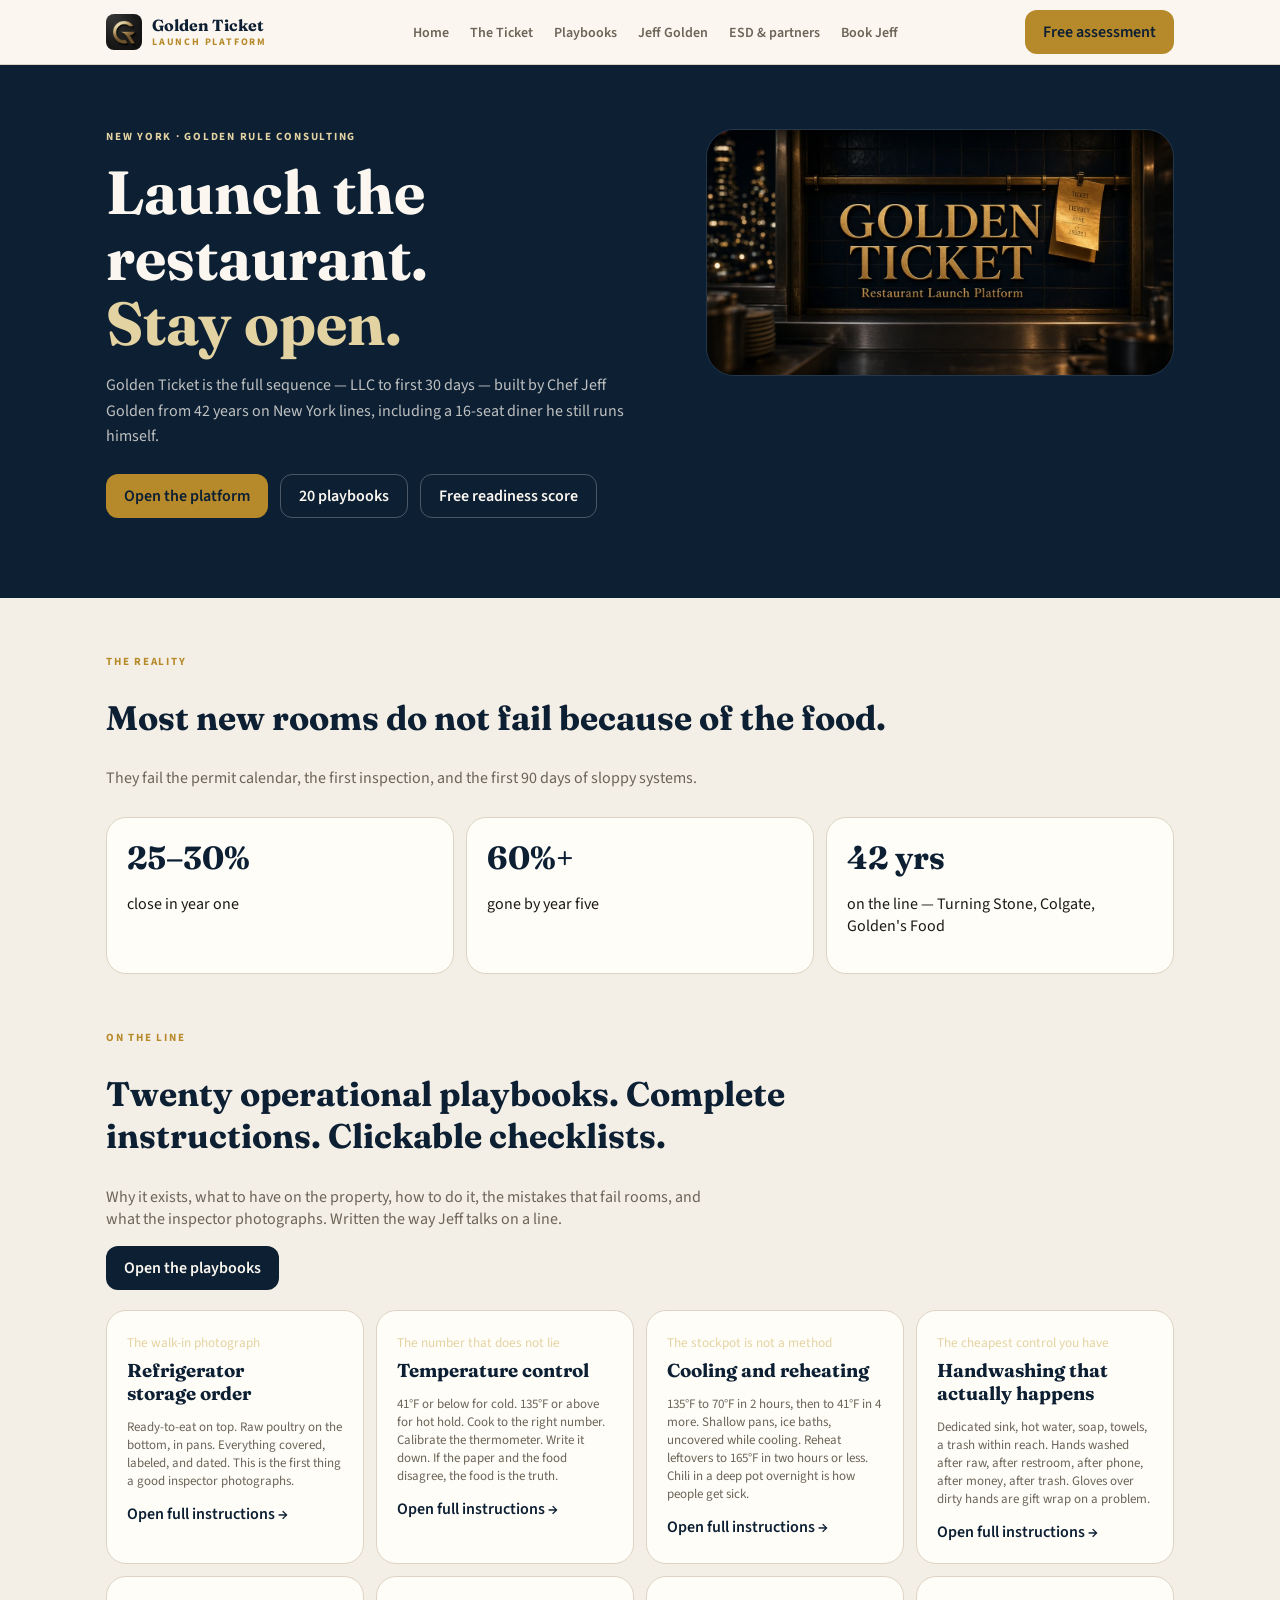
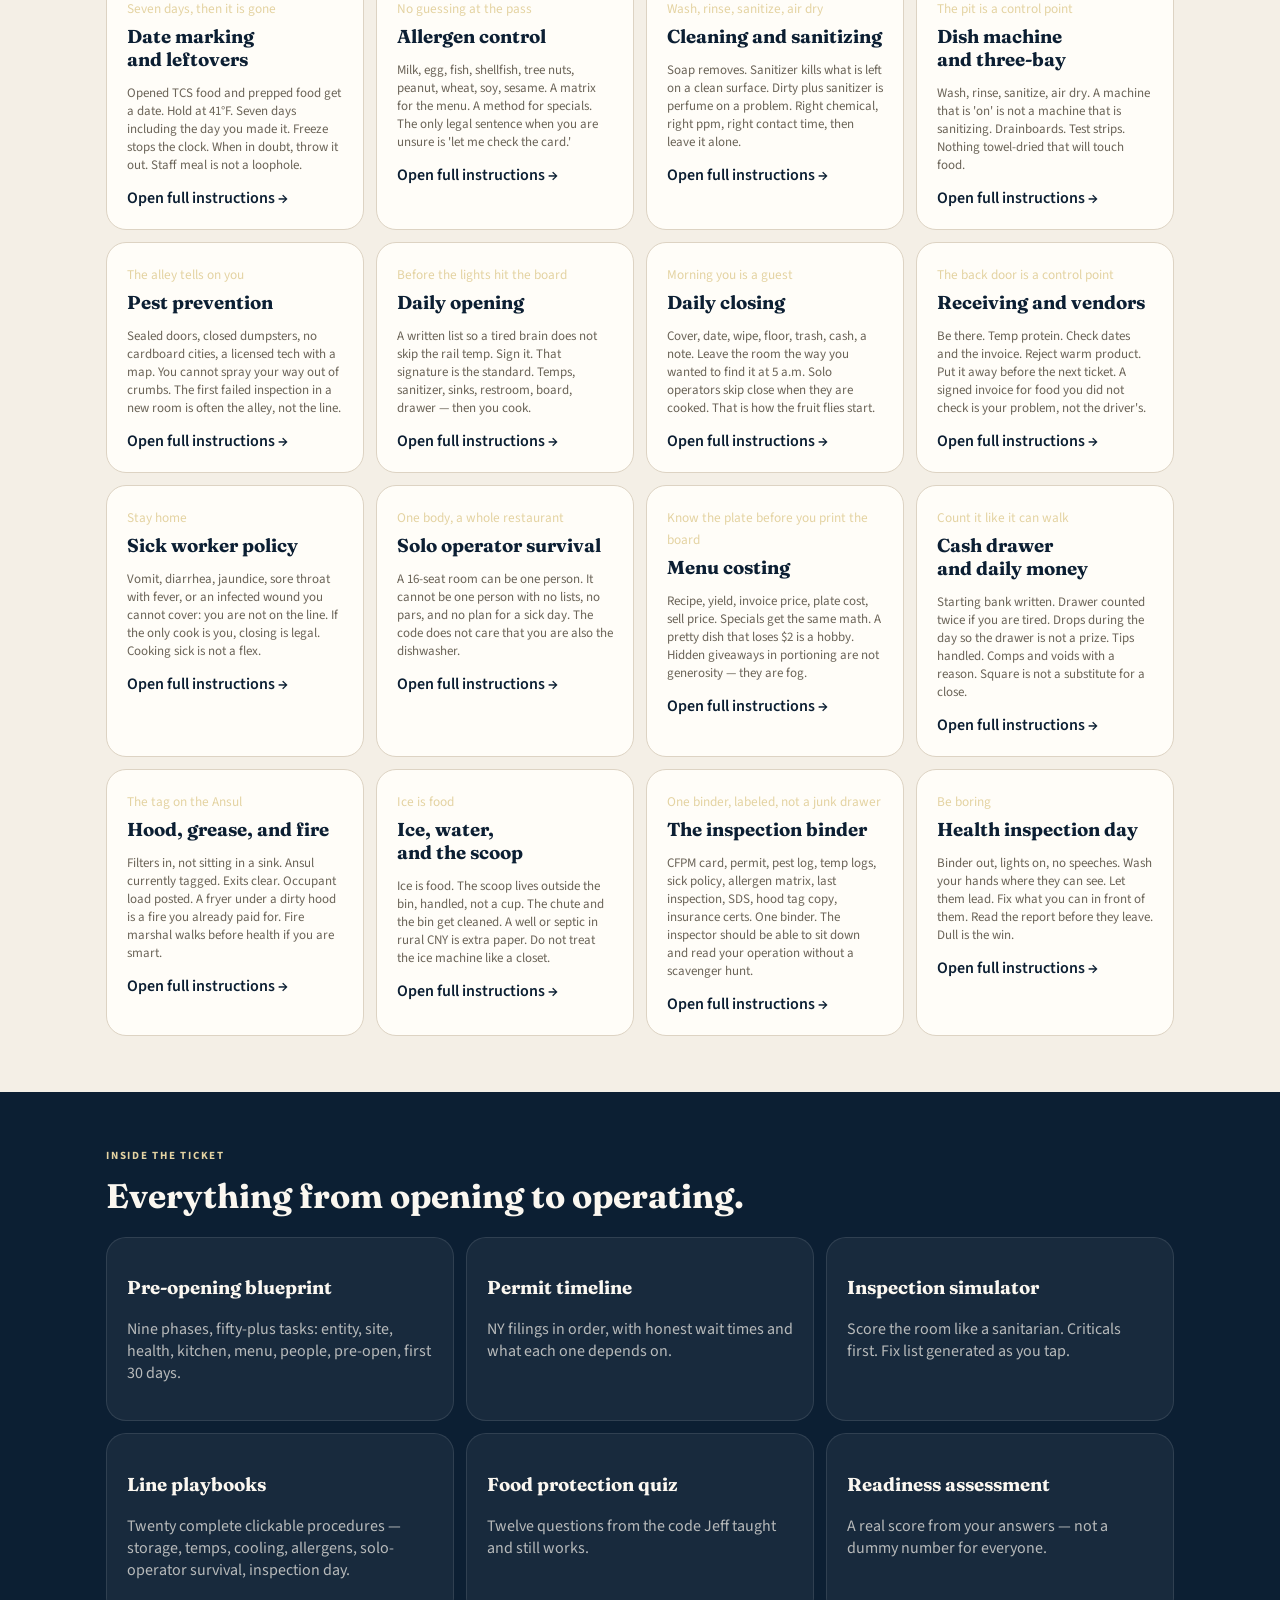
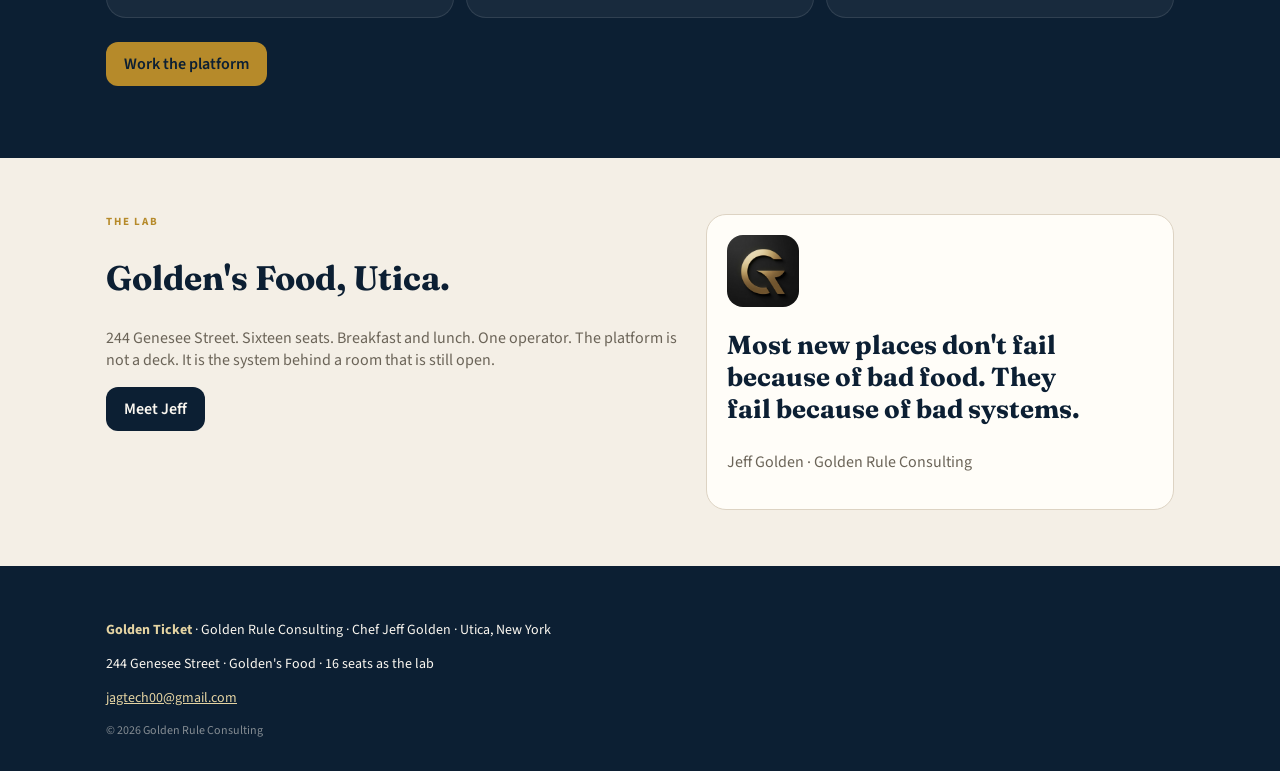
==== commit 614d87f5: "Fix live site: full Golden Ticket Assessment with working playbooks" ====
--- a/index.html
+++ b/index.html
@@ -8,7 +8,8 @@
   <link rel="icon" href="favicon.svg" type="image/svg+xml" />
   <meta property="og:title" content="Golden Ticket" />
   <meta property="og:description" content="Launch the restaurant. Stay open." />
-  <meta property="og:image" content="og.jpg" />
+  <meta property="og:image" content="https://jagtech00-source.github.io/Golden-Ticket/og.jpg" />
+  <meta property="og:url" content="https://jagtech00-source.github.io/Golden-Ticket/" />
   <link rel="preconnect" href="https://fonts.googleapis.com" />
   <link rel="preconnect" href="https://fonts.gstatic.com" crossorigin />
   <link href="https://fonts.googleapis.com/css2?family=Fraunces:opsz,wght@9..144,600;9..144,700&family=Source+Sans+3:wght@400;500;600;700&display=swap" rel="stylesheet" />
@@ -92,7 +93,21 @@
       <a class="btn" href="#/assessment">Free assessment</a>
     </div>
   </header>
-  <div id="root"></div>
+  <div id="root">
+    <section class="hero"><div class="wrap grid2">
+      <div>
+        <div style="font-size:11px;letter-spacing:.16em;text-transform:uppercase;color:var(--gold-soft);font-weight:700">New York · Golden Rule Consulting</div>
+        <h1>Launch the restaurant.<span class="gold"> Stay open.</span></h1>
+        <p style="color:rgba(251,247,240,.75);max-width:520px;line-height:1.6">Golden Ticket Assessment — LLC to first 30 days, plus 20 operational playbooks. Built by Chef Jeff Golden from a 16-seat diner in Utica.</p>
+        <p style="display:flex;gap:12px;flex-wrap:wrap;margin-top:24px">
+          <a class="btn" href="#/app">Open the platform</a>
+          <a class="btn ghost" style="color:var(--cream);border-color:rgba(255,255,255,.25)" href="#/playbooks">20 playbooks</a>
+          <a class="btn ghost" style="color:var(--cream);border-color:rgba(255,255,255,.25)" href="#/assessment">Free readiness score</a>
+        </p>
+      </div>
+      <img class="cover" src="og.jpg" alt="Golden Ticket" />
+    </div></section>
+  </div>
   <footer>
     <div class="wrap">
       <p><b class="gold">Golden Ticket</b> · Golden Rule Consulting · Chef Jeff Golden · Utica, New York</p>
@@ -119,7 +134,12 @@
       return Math.round((n / DATA.TASKS.length) * 100);
     }
     function esc(s) {
-      return String(s).replace(/[&<>"']/g, c => ({"&":"&","<":"<",">":">","\"":""","'":"&#39;"}[c]));
+      return String(s)
+        .replace(/&/g, "&" + "amp;")
+        .replace(/</g, "&" + "lt;")
+        .replace(/>/g, "&" + "gt;")
+        .replace(/"/g, "&" + "quot;")
+        .replace(/'/g, "&#39;");
     }
     function layout(inner) {
       const links = [
@@ -174,6 +194,36 @@
             <p class="muted" style="font-size:13px">${esc(p.summary)}</p>
             <p style="font-weight:600;color:var(--navy);margin:8px 0 0">Open full instructions →</p>
           </a>`).join("")}
+        </div>
+      </section>
+      <section style="background:var(--navy);color:var(--cream);padding:56px 0">
+        <div class="wrap">
+          <div style="font-size:11px;letter-spacing:.16em;text-transform:uppercase;color:var(--gold-soft);font-weight:700">Inside the ticket</div>
+          <h2 style="font-size:34px;margin:12px 0">Everything from opening to operating.</h2>
+          <div style="display:grid;grid-template-columns:repeat(auto-fit,minmax(260px,1fr));gap:12px;margin-top:20px">
+            <div class="card" style="background:rgba(255,255,255,.05);border-color:rgba(255,255,255,.1);color:var(--cream)"><h3>Pre-opening blueprint</h3><p style="opacity:.7">Nine phases, fifty-plus tasks: entity, site, health, kitchen, menu, people, pre-open, first 30 days.</p></div>
+            <div class="card" style="background:rgba(255,255,255,.05);border-color:rgba(255,255,255,.1);color:var(--cream)"><h3>Permit timeline</h3><p style="opacity:.7">NY filings in order, with honest wait times and what each one depends on.</p></div>
+            <div class="card" style="background:rgba(255,255,255,.05);border-color:rgba(255,255,255,.1);color:var(--cream)"><h3>Inspection simulator</h3><p style="opacity:.7">Score the room like a sanitarian. Criticals first. Fix list generated as you tap.</p></div>
+            <div class="card" style="background:rgba(255,255,255,.05);border-color:rgba(255,255,255,.1);color:var(--cream)"><h3>Line playbooks</h3><p style="opacity:.7">Twenty complete clickable procedures — storage, temps, cooling, allergens, solo-operator survival, inspection day.</p></div>
+            <div class="card" style="background:rgba(255,255,255,.05);border-color:rgba(255,255,255,.1);color:var(--cream)"><h3>Food protection quiz</h3><p style="opacity:.7">Twelve questions from the code Jeff taught and still works.</p></div>
+            <div class="card" style="background:rgba(255,255,255,.05);border-color:rgba(255,255,255,.1);color:var(--cream)"><h3>Readiness assessment</h3><p style="opacity:.7">A real score from your answers — not a dummy number for everyone.</p></div>
+          </div>
+          <p style="margin-top:24px"><a class="btn" href="#/app">Work the platform</a></p>
+        </div>
+      </section>
+      <section class="wrap" style="padding:56px 16px">
+        <div class="grid2">
+          <div>
+            <div style="font-size:11px;letter-spacing:.16em;text-transform:uppercase;color:var(--gold);font-weight:700">The lab</div>
+            <h2 style="font-size:34px;color:var(--navy)">Golden's Food, Utica.</h2>
+            <p class="muted">244 Genesee Street. Sixteen seats. Breakfast and lunch. One operator. The platform is not a deck. It is the system behind a room that is still open.</p>
+            <p><a class="btn navy" href="#/about">Meet Jeff</a></p>
+          </div>
+          <div class="card">
+            <img src="logo.jpg" alt="" style="width:72px;height:72px;border-radius:16px;object-fit:cover" />
+            <h3 style="color:var(--navy);font-size:26px;margin-top:16px">Most new places don't fail because of bad food. They fail because of bad systems.</h3>
+            <p class="muted">Jeff Golden · Golden Rule Consulting</p>
+          </div>
         </div>
       </section>`;
     }
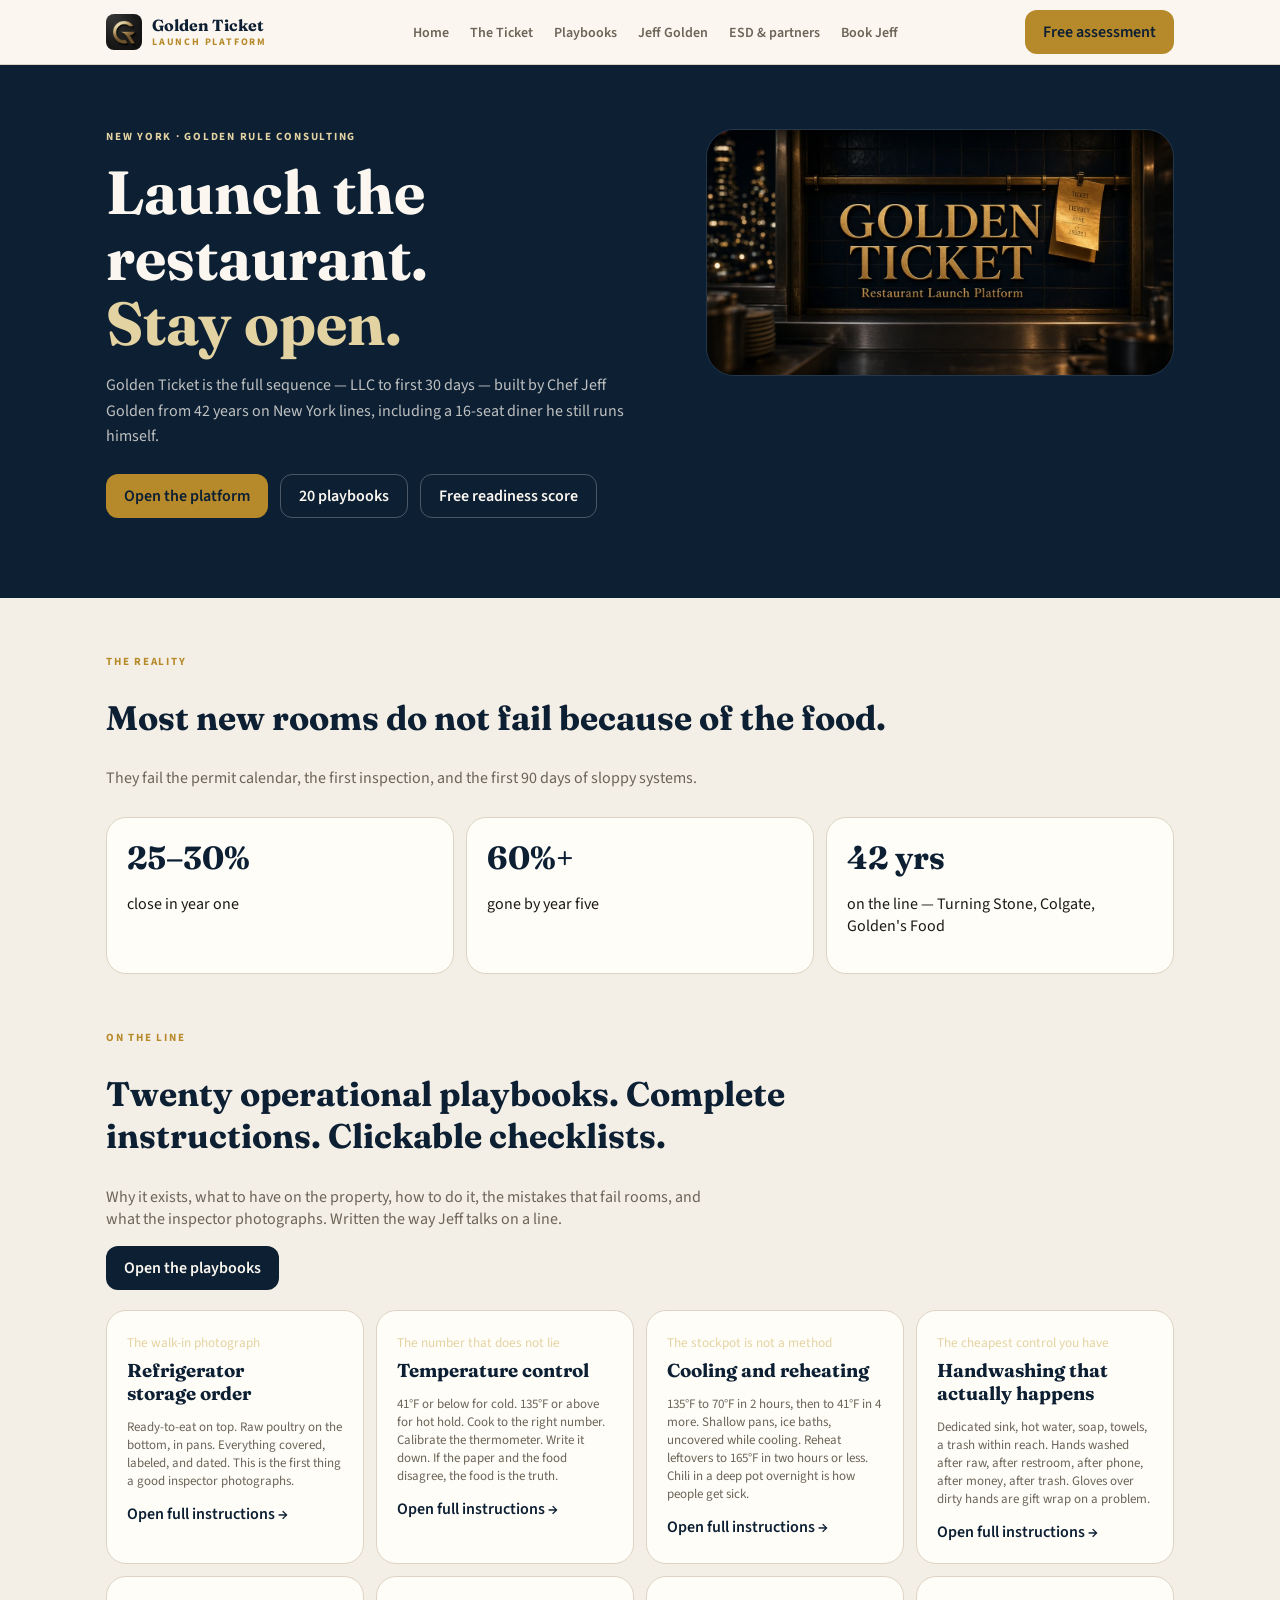
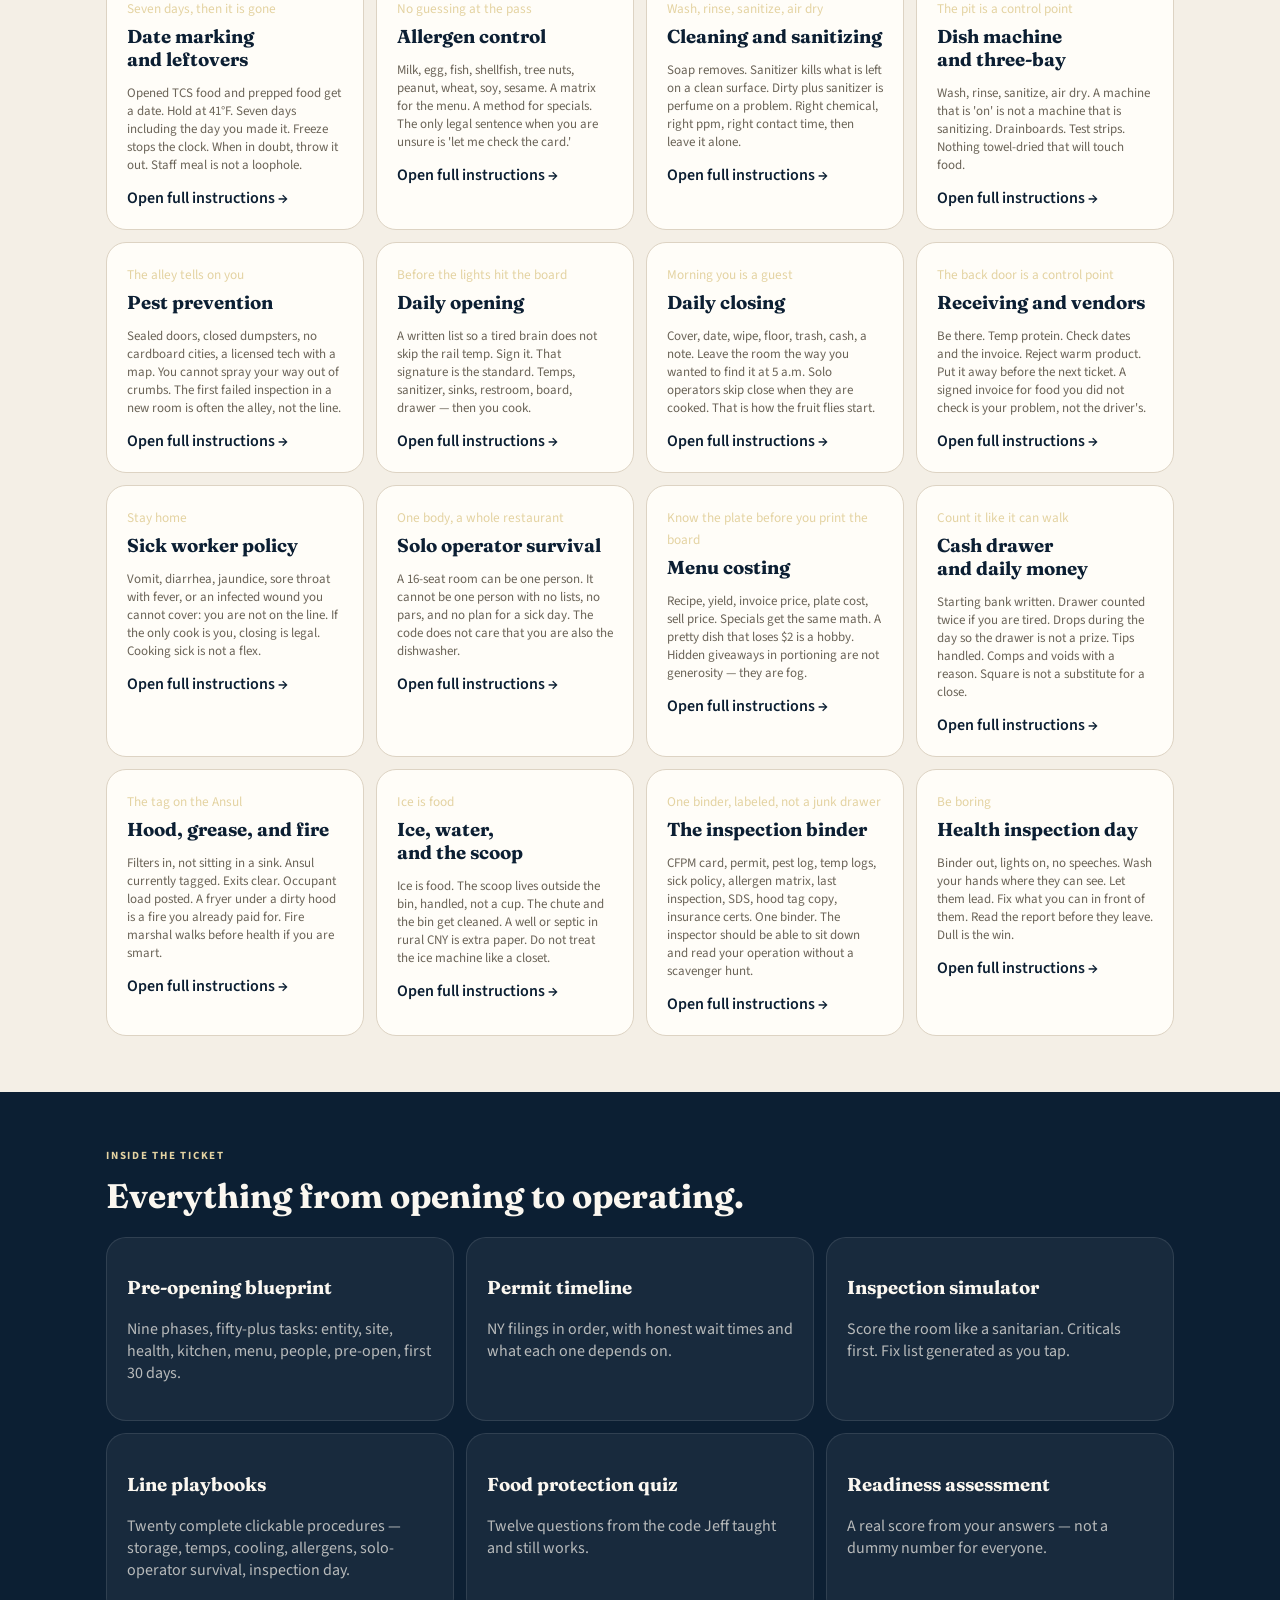
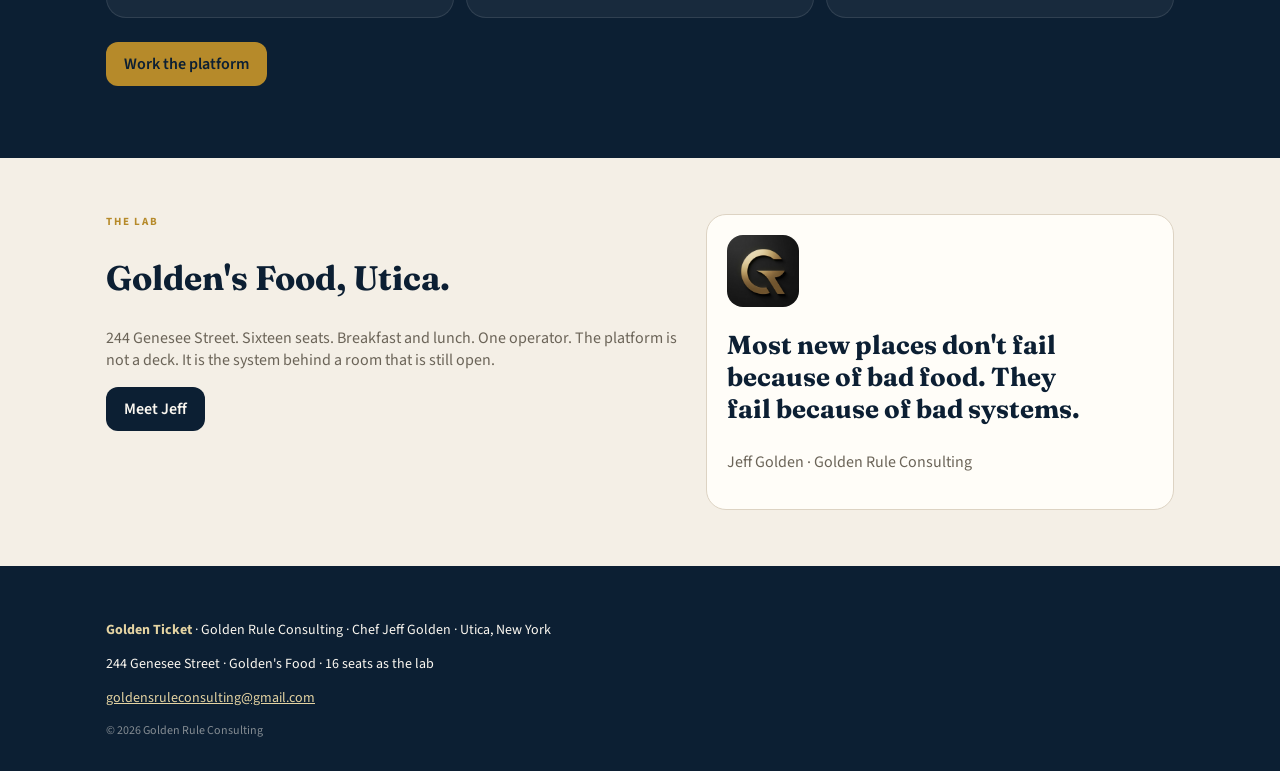
==== commit be427452: "Replace contact email with goldensruleconsulting@gmail.com" ====
--- a/index.html
+++ b/index.html
@@ -112,7 +112,7 @@
     <div class="wrap">
       <p><b class="gold">Golden Ticket</b> · Golden Rule Consulting · Chef Jeff Golden · Utica, New York</p>
       <p>244 Genesee Street · Golden's Food · 16 seats as the lab</p>
-      <p><a href="mailto:jagtech00@gmail.com">jagtech00@gmail.com</a></p>
+      <p><a href="mailto:goldensruleconsulting@gmail.com">goldensruleconsulting@gmail.com</a></p>
       <p style="opacity:.5;font-size:12px">© 2026 Golden Rule Consulting</p>
     </div>
   </footer>
@@ -441,8 +441,8 @@
       return `<article class="wrap" style="max-width:640px;padding:48px 16px">
         <h1 style="color:var(--navy)">Talk to Jeff.</h1>
         <p class="muted">Strategy sessions, launch walk-throughs, and partnership talks. The platform stays free.</p>
-        <p>Golden's Food · 244 Genesee Street, Utica, NY<br><a href="mailto:jagtech00@gmail.com">jagtech00@gmail.com</a></p>
-        <p><a class="btn" href="mailto:jagtech00@gmail.com?subject=Golden%20Ticket%20session">Email Jeff</a></p>
+        <p>Golden's Food · 244 Genesee Street, Utica, NY<br><a href="mailto:goldensruleconsulting@gmail.com">goldensruleconsulting@gmail.com</a></p>
+        <p><a class="btn" href="mailto:goldensruleconsulting@gmail.com?subject=Golden%20Ticket%20session">Email Jeff</a></p>
       </article>`;
     }
     function render() {
